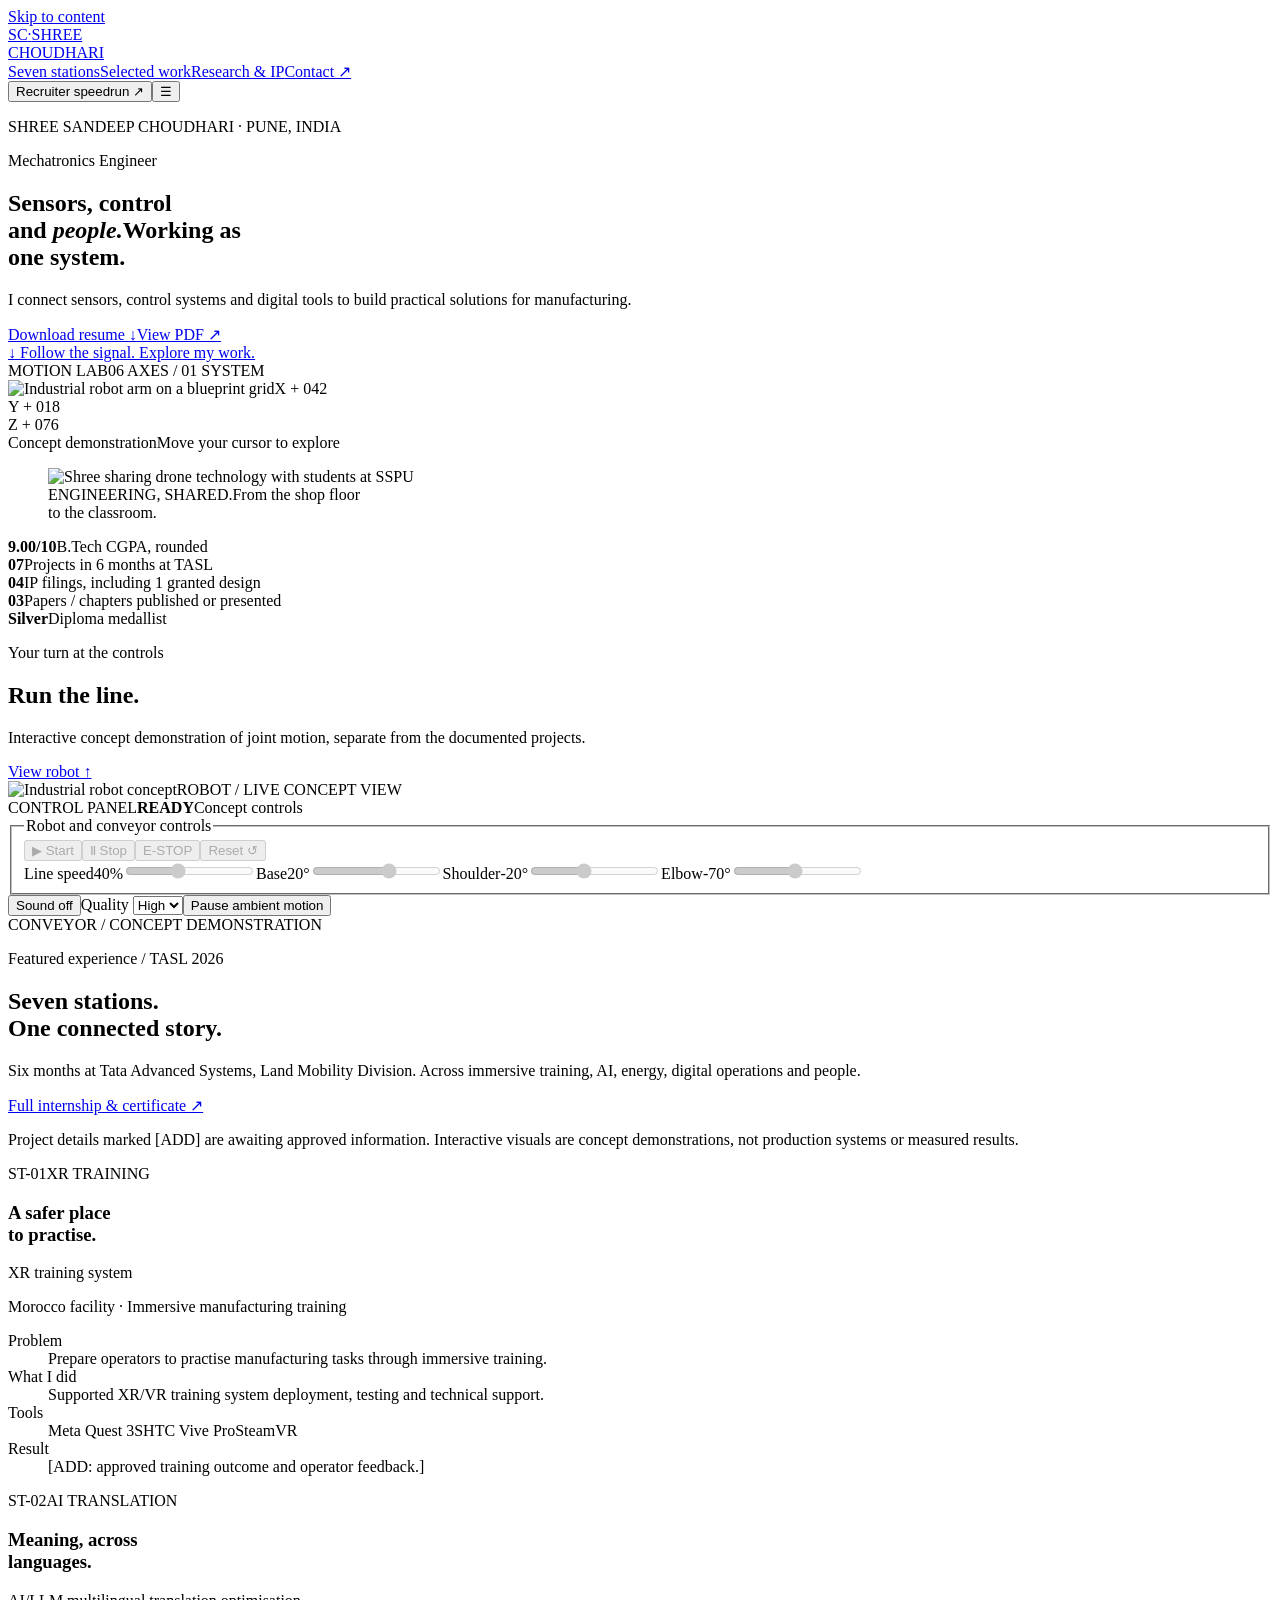
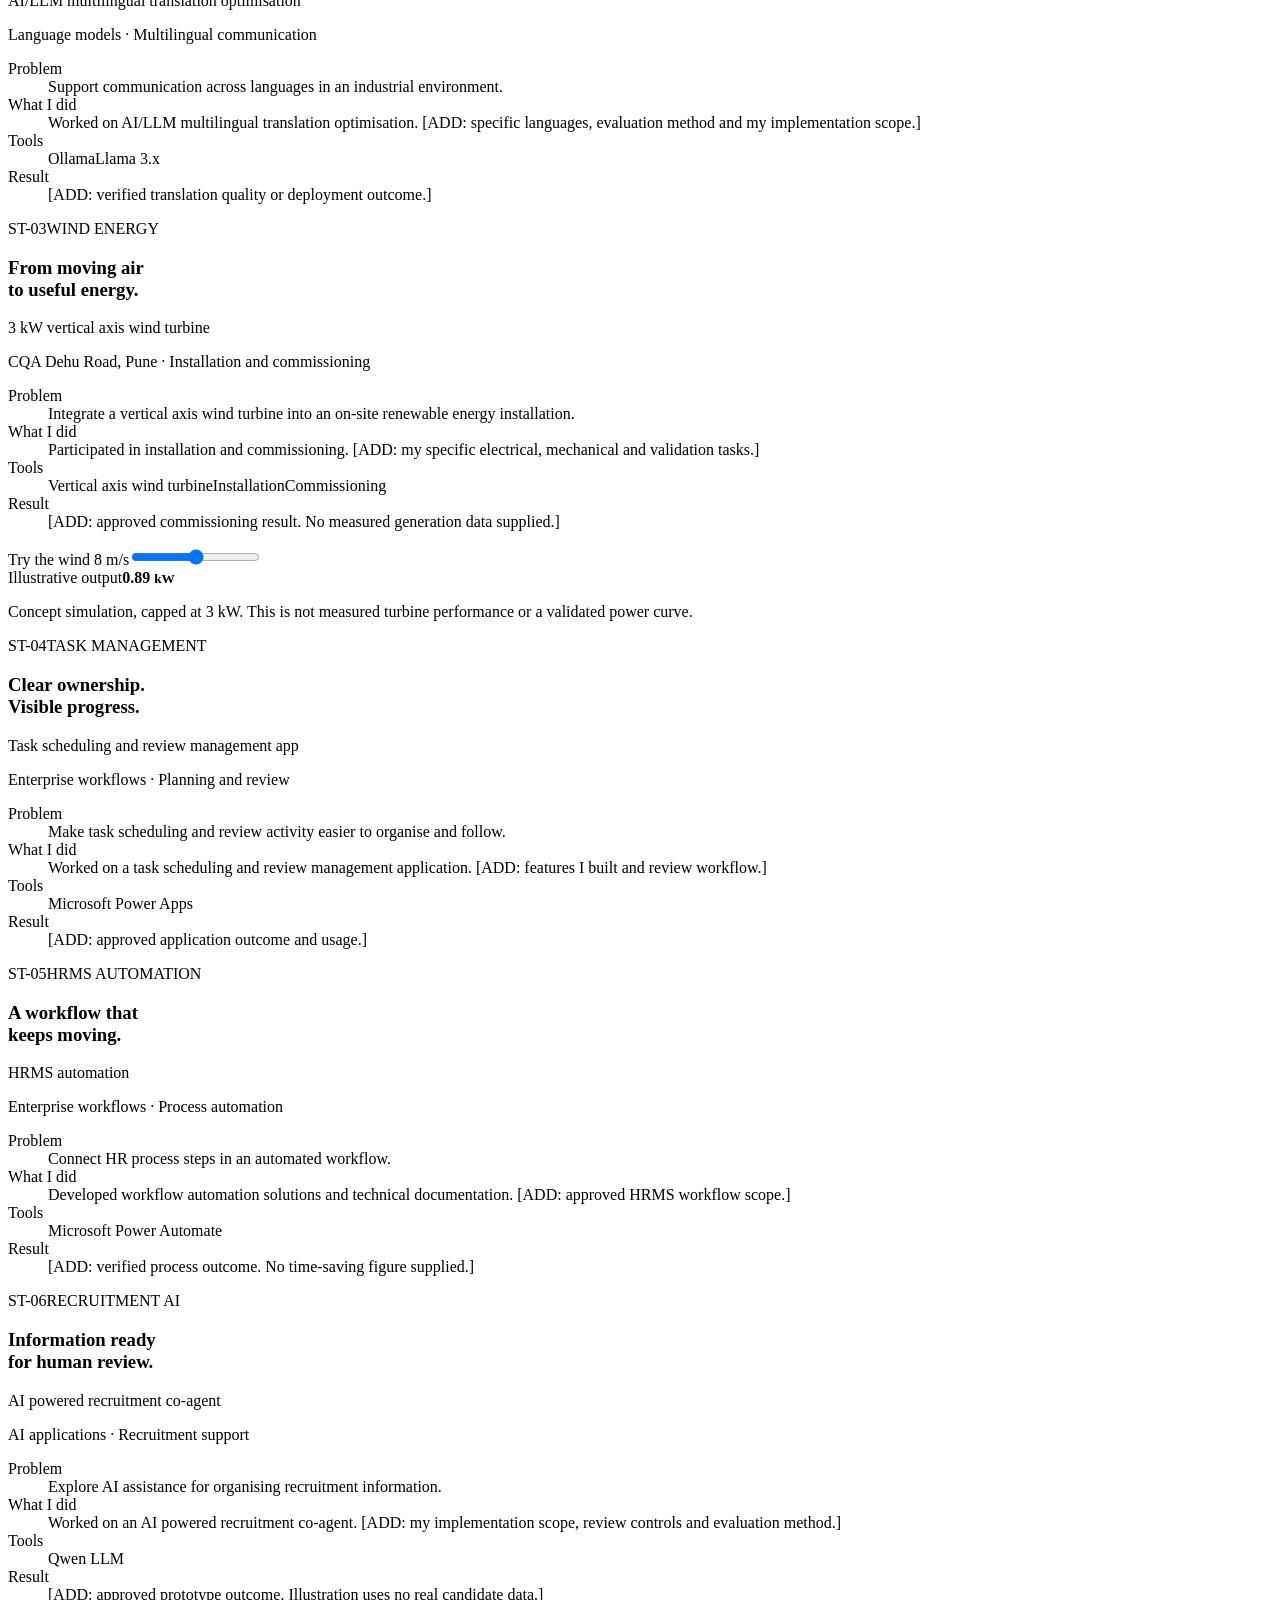
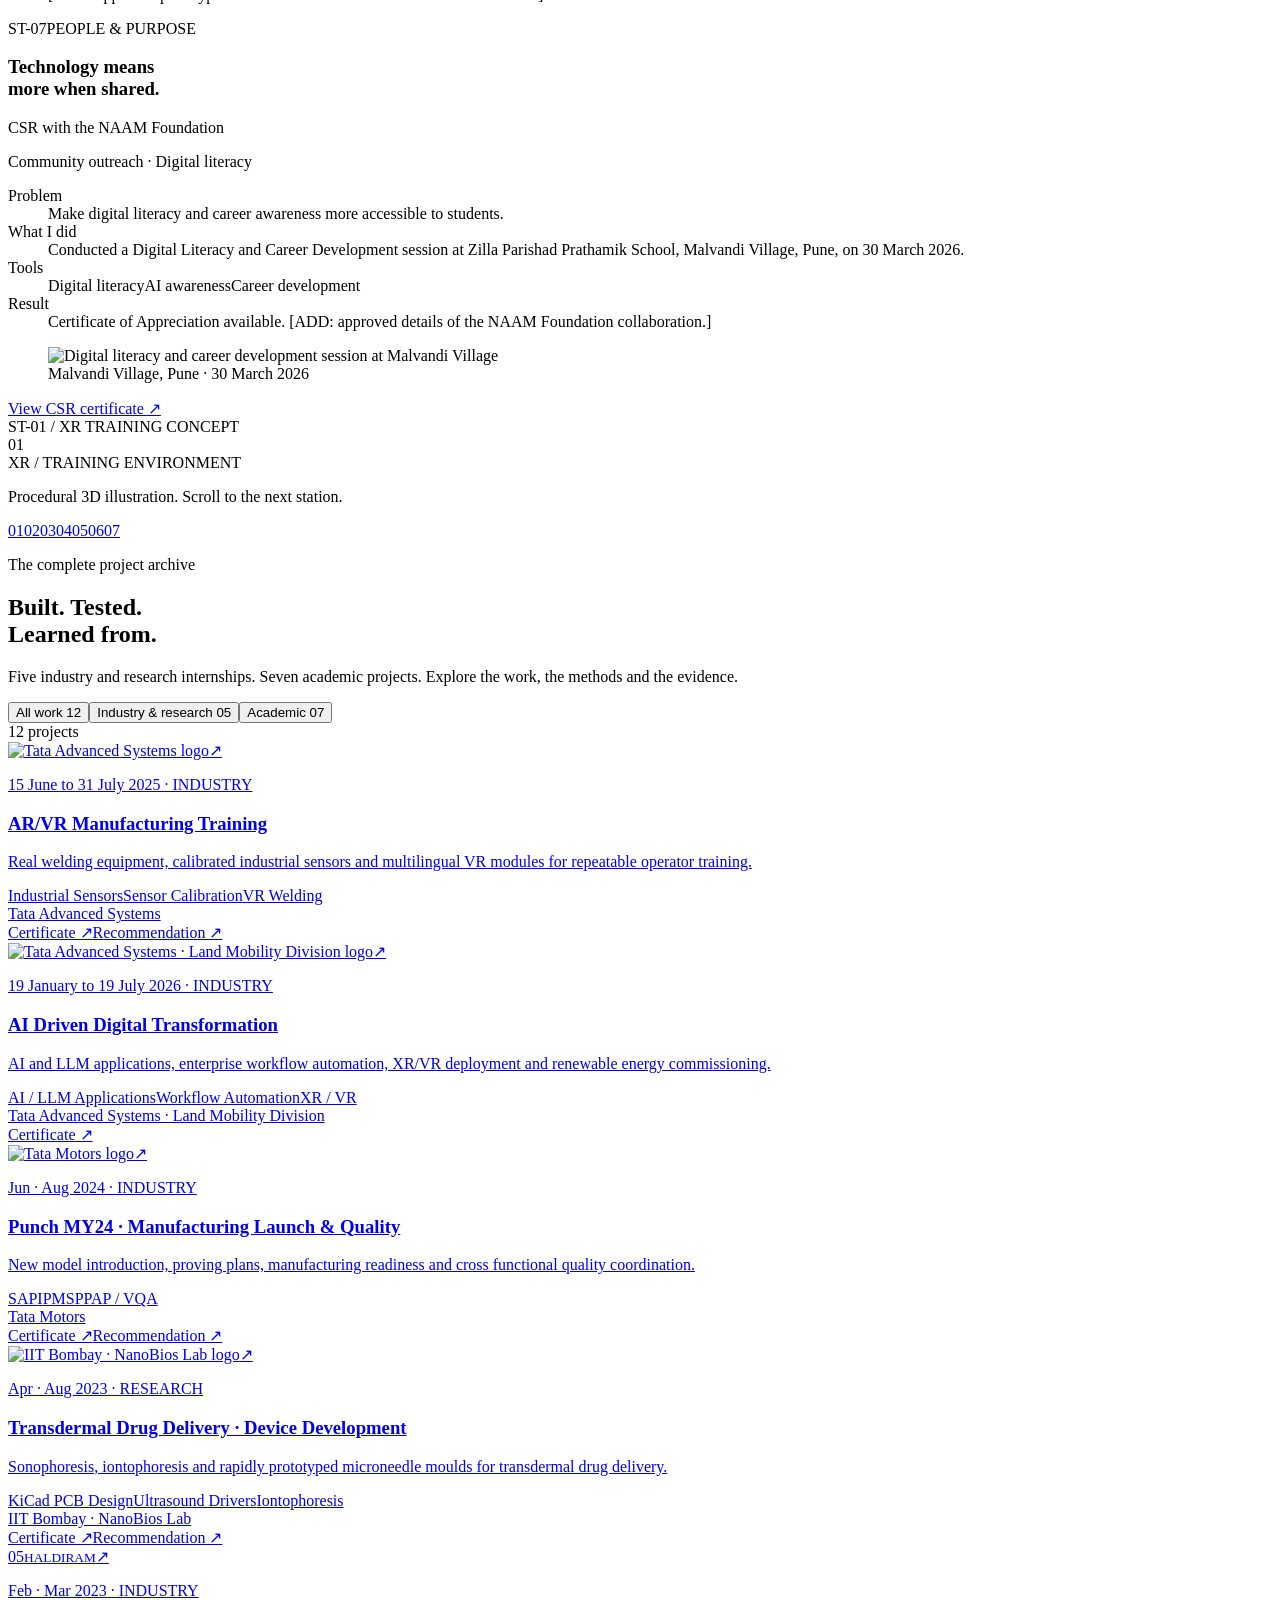
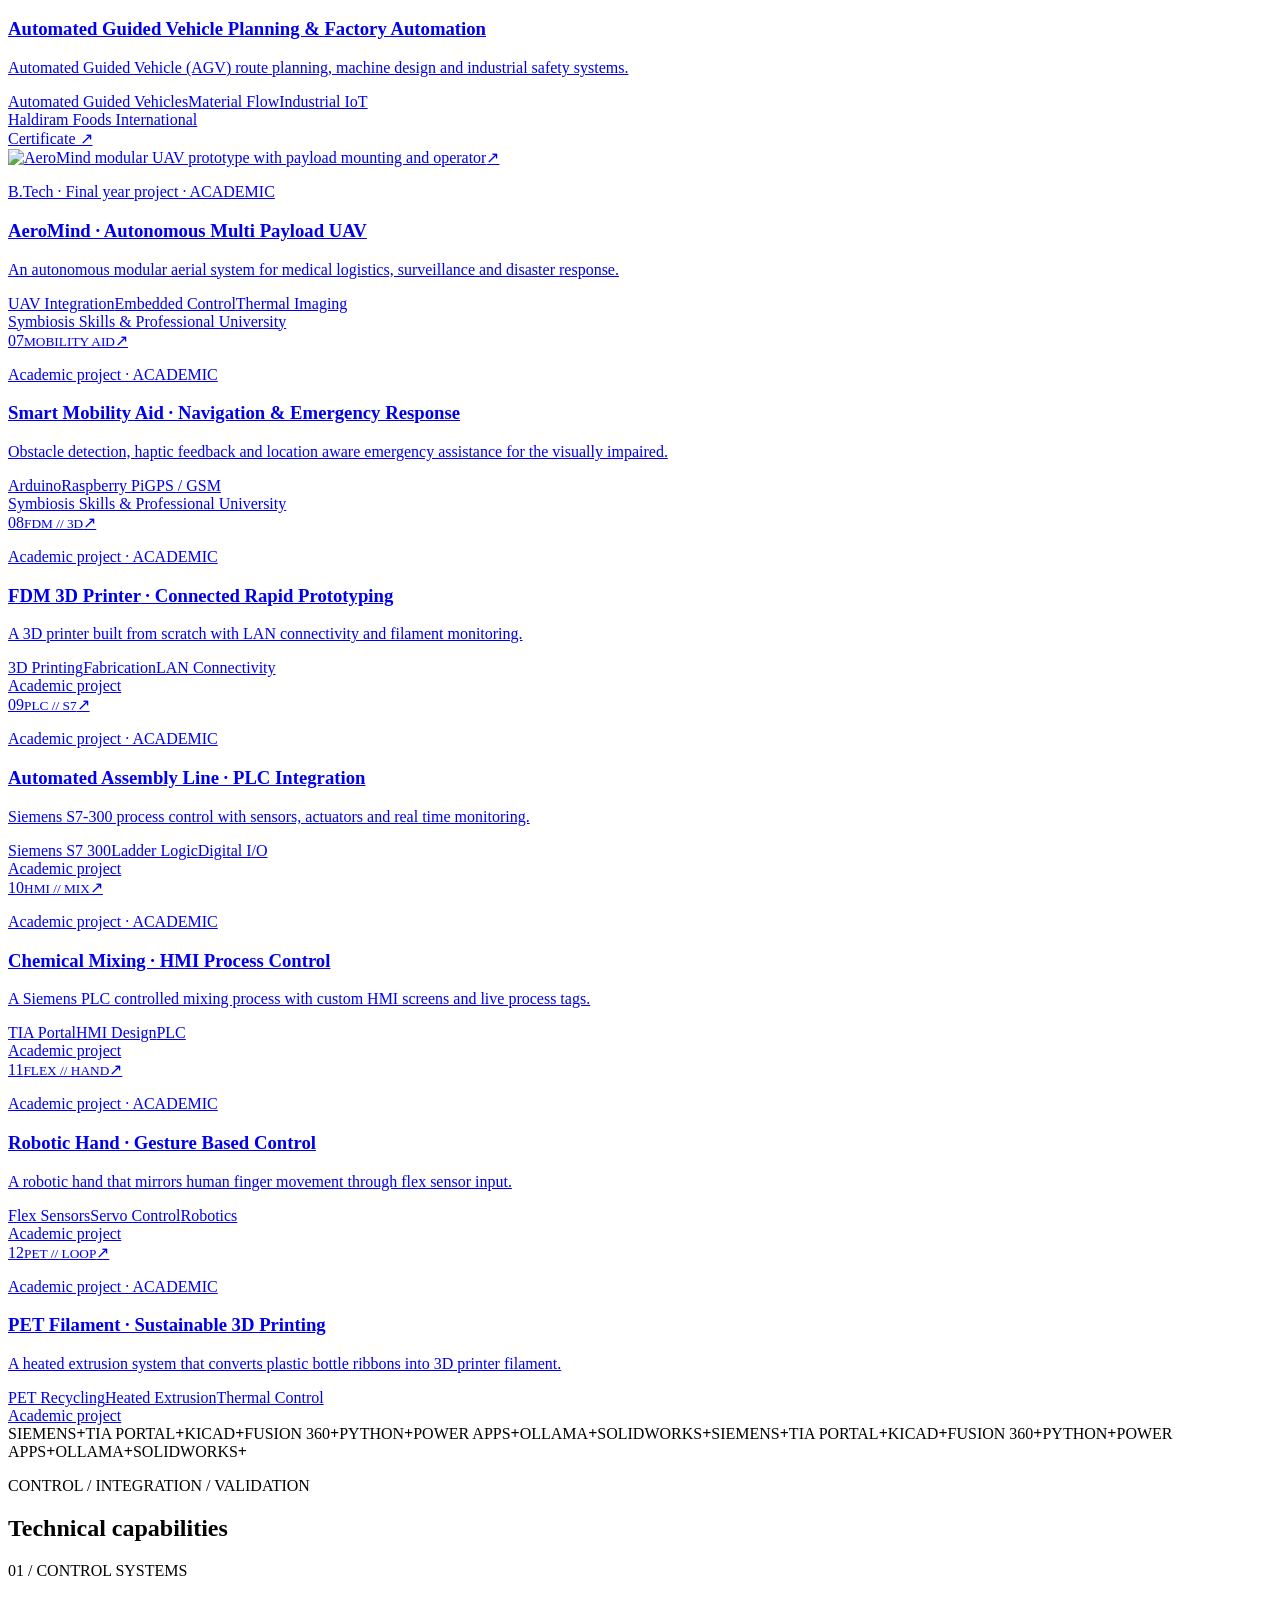
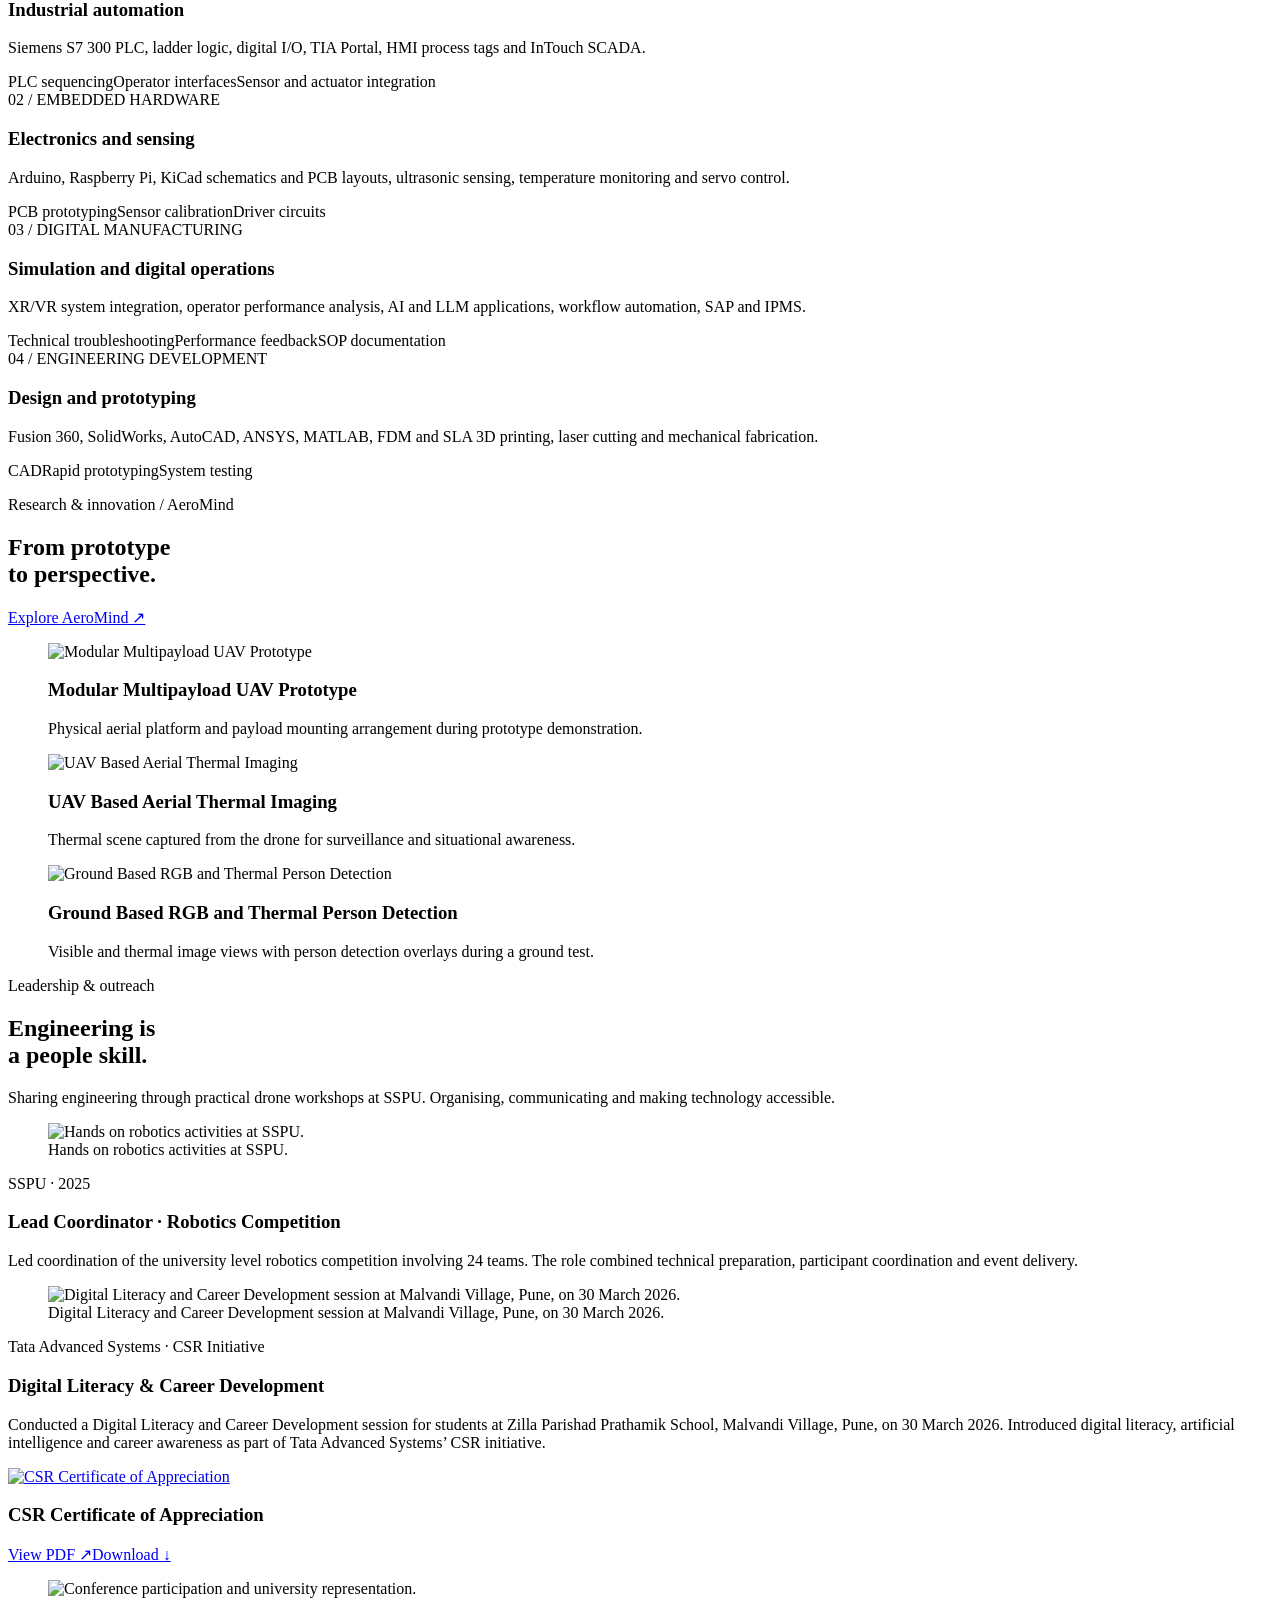
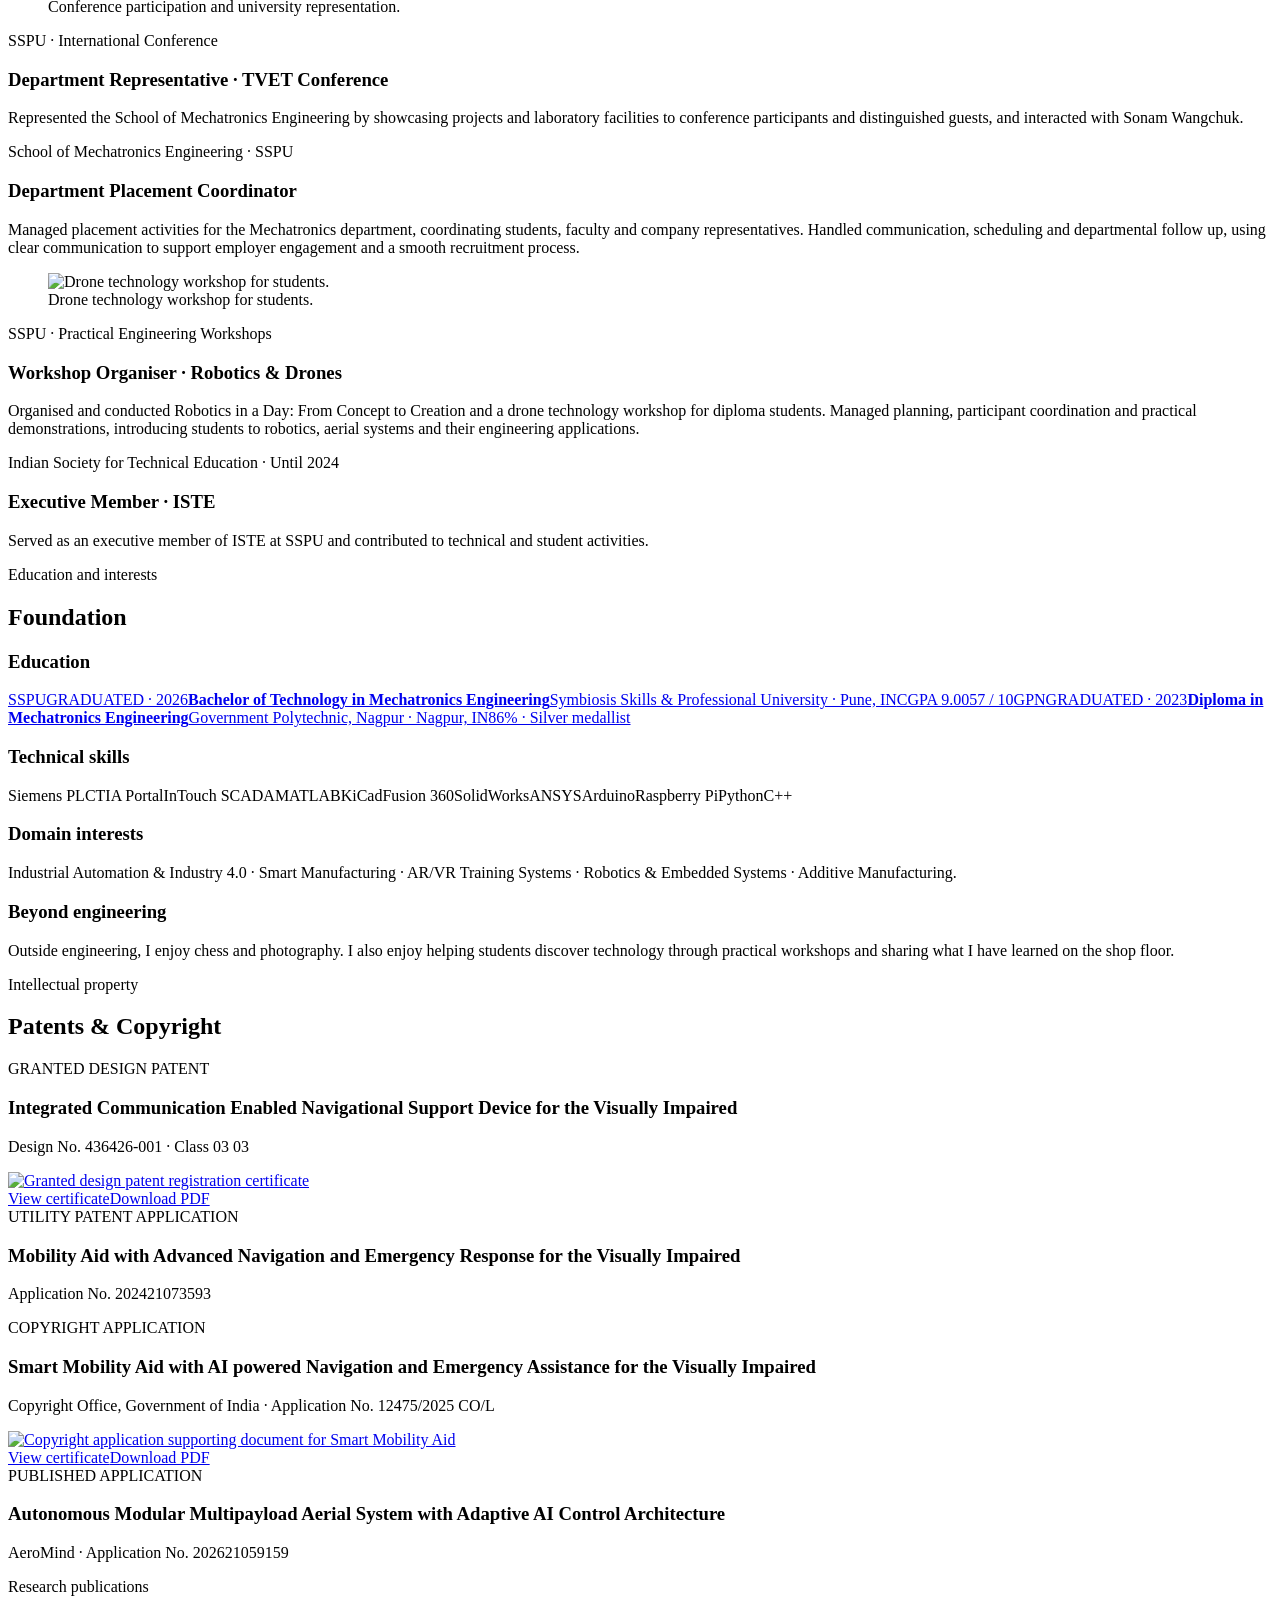
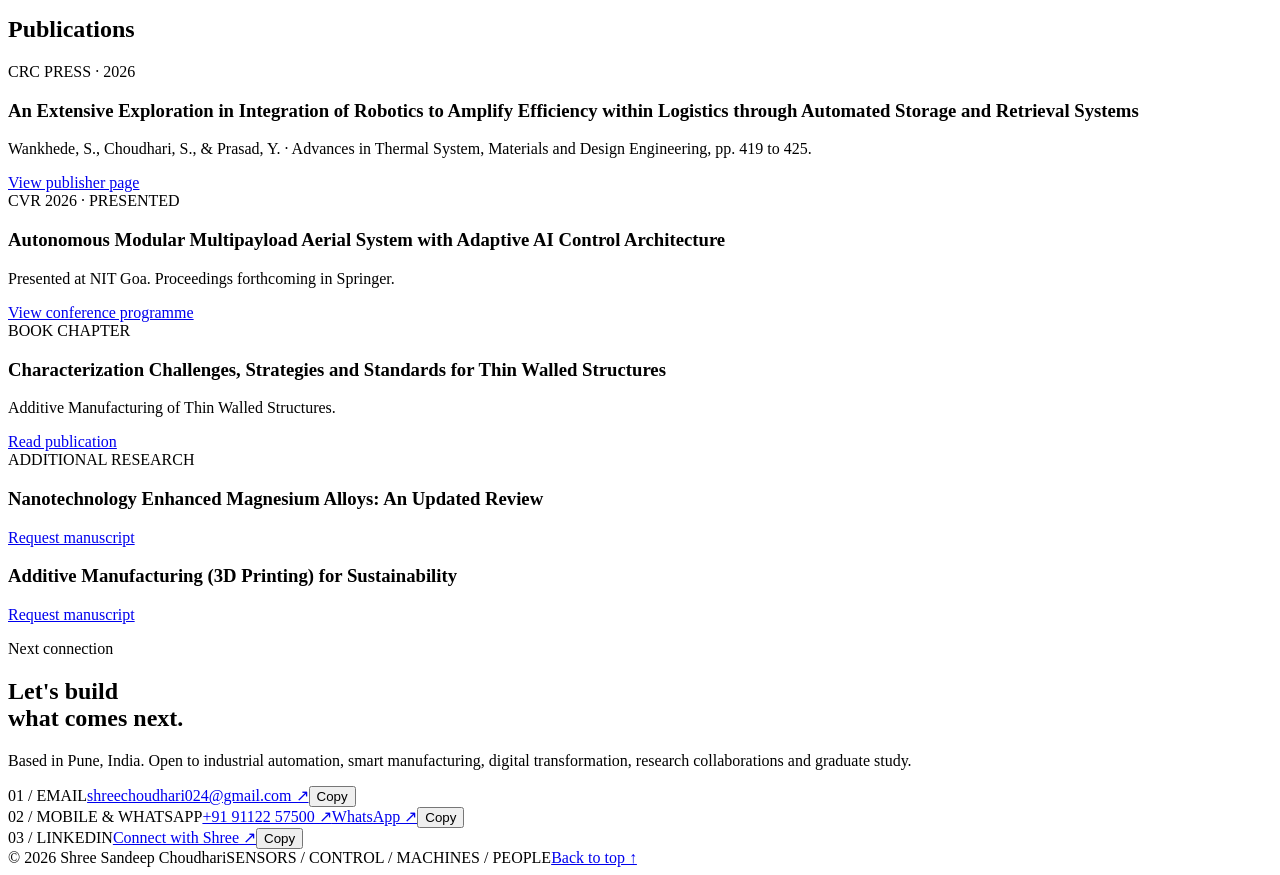
==== index.html @ 9d790307 "Redesign portfolio as Seven Stations with procedural 3D and industrial controls" ====
<!doctype html><html lang="en"><head><meta charset="utf-8"><meta name="viewport" content="width=device-width,initial-scale=1"><title>Shree Choudhari | Mechatronics Engineer</title><meta name="description" content="Sensors, control and people, working as one system. Explore Shree Choudhari’s industrial automation, research and digital manufacturing portfolio."><meta name="theme-color" content="#101210"><link rel="canonical" href="https://shree241.github.io/ShreeChoudhari/"><meta property="og:type" content="website"><meta property="og:title" content="Shree Choudhari | Mechatronics Engineer"><meta property="og:description" content="Sensors, control and people, working as one system. Explore Shree Choudhari’s industrial automation, research and digital manufacturing portfolio."><meta property="og:url" content="https://shree241.github.io/ShreeChoudhari/"><meta property="og:image" content="https://shree241.github.io/ShreeChoudhari/assets/drone-workshop.jpg"><meta name="twitter:card" content="summary_large_image"><meta name="twitter:image" content="https://shree241.github.io/ShreeChoudhari/assets/drone-workshop.jpg"><link rel="icon" href="/ShreeChoudhari/assets/favicon.svg"><link rel="preconnect" href="https://fonts.googleapis.com"><link rel="preconnect" href="https://fonts.gstatic.com" crossorigin><link href="https://fonts.googleapis.com/css2?family=DM+Sans:wght@400;500;600;700&family=Space+Grotesk:wght@400;500;600;700&family=IBM+Plex+Mono:wght@400;500&display=swap" rel="stylesheet"><link rel="stylesheet" href="/ShreeChoudhari/css/site.css?v=stations1"><script type="importmap">{"imports":{"three":"https://cdn.jsdelivr.net/npm/three@0.186.1/build/three.module.js","gsap":"https://cdn.jsdelivr.net/npm/gsap@3.13.0/index.js","gsap/ScrollTrigger":"https://cdn.jsdelivr.net/npm/gsap@3.13.0/ScrollTrigger.js","lenis":"https://cdn.jsdelivr.net/npm/lenis@1.3.11/dist/lenis.mjs"}}</script><script defer src="/ShreeChoudhari/js/site.js?v=stations1"></script></head><body><noscript><style>.site-header nav{display:flex;position:static;flex-wrap:wrap;padding:12px}.site-header{height:auto;min-height:100px;flex-wrap:wrap}.menu-button,.speed-button{display:none}</style></noscript><a class="skip" href="#main">Skip to content</a><div class="cursor-cross" aria-hidden="true"></div><header class="site-header"><a class="identity" href="/ShreeChoudhari/" aria-label="Shree Choudhari home"><span class="identity-mark">SC<span>·</span></span><span>SHREE<br>CHOUDHARI</span></a><nav aria-label="Main navigation"><a href="/ShreeChoudhari/#stations">Seven stations</a><a href="/ShreeChoudhari/#selected-work">Selected work</a><a href="/ShreeChoudhari/#research">Research & IP</a><a href="/ShreeChoudhari/#contact">Contact ↗</a></nav><button class="speed-button" id="speedrun" aria-controls="speedrun-dialog">Recruiter speedrun <span>↗</span></button><button class="menu-button" aria-label="Toggle navigation" aria-expanded="false">☰</button></header><div class="boot" id="boot" hidden aria-hidden="true"><div><span class="mono">SHREE CHOUDHARI / SYSTEM BOOT</span><strong id="boot-number">00<span>%</span></strong><div class="boot-track"><span></span></div><p class="mono" id="boot-status">I/O CHECK... OK</p><button id="skip-boot">Skip intro ↗</button></div></div><main id="main"><section class="hero" id="hero"><div class="hero-copy"><p class="eyebrow"><span class="live-dot"></span> SHREE SANDEEP CHOUDHARI · PUNE, INDIA</p><p class="occupation">Mechatronics Engineer</p><h1>Sensors, control<br>and <em>people.</em><span class="hero-last">Working as<br>one system.</span></h1><p class="hero-description">I connect sensors, control systems and digital tools to build practical solutions for manufacturing.</p><div class="hero-actions"><a class="button primary" href="/ShreeChoudhari/assets/shree-choudhari-resume.pdf" download>Download resume ↓</a><a class="button ghost" href="/ShreeChoudhari/assets/shree-choudhari-resume.pdf" target="_blank" rel="noopener">View PDF ↗</a></div><a class="explore-link" href="#stations"><span>↓</span> Follow the signal. Explore my work.</a></div><div class="hero-stage"><div class="stage-heading mono"><span><i class="live-dot"></i> MOTION LAB</span><span>06 AXES / 01 SYSTEM</span></div><div id="robot-view" class="robot-view scene-view"><img class="scene-fallback" src="/ShreeChoudhari/assets/robot-fallback.svg" alt="Industrial robot arm on a blueprint grid"><span class="view-coordinate" aria-hidden="true">X + 042<br>Y + 018<br>Z + 076</span></div><div class="stage-foot"><span id="robot-state" role="status">Concept demonstration</span><span class="mono">Move your cursor to explore</span></div><figure class="human-proof"><img src="/ShreeChoudhari/assets/drone-workshop.jpg" alt="Shree sharing drone technology with students at SSPU"><figcaption><span class="mono">ENGINEERING, SHARED.</span>From the shop floor<br>to the classroom.</figcaption></figure></div></section><section class="proof-strip" aria-label="Profile at a glance"><div><strong>9.00<span>/10</span></strong><span>B.Tech CGPA, rounded</span></div><div><strong>07</strong><span>Projects in 6 months at TASL</span></div><div><strong>04</strong><span>IP filings, including 1 granted design</span></div><div><strong>03</strong><span>Papers / chapters published or presented</span></div><div><strong>Silver</strong><span>Diploma medallist</span></div></section><section class="control-section" id="automation-3d"><div class="control-heading"><div><p class="eyebrow">Your turn at the controls</p><h2>Run the line.</h2></div><p>Interactive concept demonstration of joint motion, separate from the documented projects.</p><a class="text-link" href="#hero">View robot ↑</a></div><div class="control-workbench"><div id="control-preview" class="scene-view"><img class="scene-fallback" src="/ShreeChoudhari/assets/robot-fallback.svg" alt="Industrial robot concept"><span class="mono">ROBOT / LIVE CONCEPT VIEW</span></div><div class="hmi" id="hmi"><div class="hmi-readout"><span class="mono">CONTROL PANEL</span><strong id="hmi-state" role="status">READY</strong><span class="mono" id="hmi-caption">Concept controls</span></div><fieldset id="machine-controls" disabled><legend class="sr-only">Robot and conveyor controls</legend><div class="machine-actions"><button id="machine-start" class="start">▶ Start</button><button id="machine-stop">Ⅱ Stop</button><button id="machine-estop" class="estop">E-STOP</button><button id="machine-reset" class="reset">Reset ↺</button></div><div class="sliders"><label>Line speed<output id="speed-value">40%</output><input id="speed" type="range" min="0" max="100" value="40"></label><label>Base<output id="base-value">20°</output><input id="base" type="range" min="-90" max="90" value="20"></label><label>Shoulder<output id="shoulder-value">-20°</output><input id="shoulder" type="range" min="-65" max="45" value="-20"></label><label>Elbow<output id="elbow-value">-70°</output><input id="elbow" type="range" min="-125" max="-10" value="-70"></label></div></fieldset><div class="hmi-options"><button id="sound-toggle" aria-pressed="false">Sound off</button><label>Quality <select id="quality"><option value="high">High</option><option value="lite">Lite</option></select></label><button id="motion-toggle" aria-pressed="false">Pause ambient motion</button></div></div></div><div id="conveyor-view" class="conveyor-view" aria-label="Conveyor concept visual"><div class="belt-track"><span></span><span></span><span></span><span></span><span></span></div><span class="mono">CONVEYOR / CONCEPT DEMONSTRATION</span></div></section><section class="section stations-section" id="stations"><div class="section-heading"><div><p class="eyebrow">Featured experience / TASL 2026</p><h2>Seven stations.<br><span>One connected story.</span></h2></div><div class="section-intro"><p>Six months at Tata Advanced Systems, Land Mobility Division. Across immersive training, AI, energy, digital operations and people.</p><a class="text-link" href="/ShreeChoudhari/projects/tasl-ai-digital-transformation/">Full internship & certificate ↗</a></div></div><p class="editor-note">Project details marked [ADD] are awaiting approved information. Interactive visuals are concept demonstrations, not production systems or measured results.</p><div class="station-layout"><div class="station-stream"><div class="signal-line" aria-hidden="true"><span></span></div><article id="station-xr" class="station" data-station="0"><div class="station-index"><span>ST-01</span><span class="station-dot"></span><span>XR TRAINING</span></div><h3>A safer place<br>to practise.</h3><p class="station-name">XR training system</p><p class="station-context">Morocco facility · Immersive manufacturing training</p><dl><div><dt>Problem</dt><dd>Prepare operators to practise manufacturing tasks through immersive training.</dd></div><div><dt>What I did</dt><dd>Supported XR/VR training system deployment, testing and technical support.</dd></div><div><dt>Tools</dt><dd><div class="tags"><span>Meta Quest 3S</span><span>HTC Vive Pro</span><span>SteamVR</span></div></dd></div><div><dt>Result</dt><dd class="result-copy">[ADD: approved training outcome and operator feedback.]</dd></div></dl></article><article id="station-llm" class="station" data-station="1"><div class="station-index"><span>ST-02</span><span class="station-dot"></span><span>AI TRANSLATION</span></div><h3>Meaning, across<br>languages.</h3><p class="station-name">AI/LLM multilingual translation optimisation</p><p class="station-context">Language models · Multilingual communication</p><dl><div><dt>Problem</dt><dd>Support communication across languages in an industrial environment.</dd></div><div><dt>What I did</dt><dd>Worked on AI/LLM multilingual translation optimisation. [ADD: specific languages, evaluation method and my implementation scope.]</dd></div><div><dt>Tools</dt><dd><div class="tags"><span>Ollama</span><span>Llama 3.x</span></div></dd></div><div><dt>Result</dt><dd class="result-copy">[ADD: verified translation quality or deployment outcome.]</dd></div></dl></article><article id="station-wind" class="station" data-station="2"><div class="station-index"><span>ST-03</span><span class="station-dot"></span><span>WIND ENERGY</span></div><h3>From moving air<br>to useful energy.</h3><p class="station-name">3 kW vertical axis wind turbine</p><p class="station-context">CQA Dehu Road, Pune · Installation and commissioning</p><dl><div><dt>Problem</dt><dd>Integrate a vertical axis wind turbine into an on-site renewable energy installation.</dd></div><div><dt>What I did</dt><dd>Participated in installation and commissioning. [ADD: my specific electrical, mechanical and validation tasks.]</dd></div><div><dt>Tools</dt><dd><div class="tags"><span>Vertical axis wind turbine</span><span>Installation</span><span>Commissioning</span></div></dd></div><div><dt>Result</dt><dd class="result-copy">[ADD: approved commissioning result. No measured generation data supplied.]</dd></div></dl><div class="wind-control"><label for="wind">Try the wind <output id="wind-value">8 m/s</output></label><input id="wind" type="range" min="0" max="16" step="1" value="8"><div><span class="mono">Illustrative output</span><strong id="wind-power">0.89 <small>kW</small></strong></div><p>Concept simulation, capped at 3 kW. This is not measured turbine performance or a validated power curve.</p></div></article><article id="station-tasks" class="station" data-station="3"><div class="station-index"><span>ST-04</span><span class="station-dot"></span><span>TASK MANAGEMENT</span></div><h3>Clear ownership.<br>Visible progress.</h3><p class="station-name">Task scheduling and review management app</p><p class="station-context">Enterprise workflows · Planning and review</p><dl><div><dt>Problem</dt><dd>Make task scheduling and review activity easier to organise and follow.</dd></div><div><dt>What I did</dt><dd>Worked on a task scheduling and review management application. [ADD: features I built and review workflow.]</dd></div><div><dt>Tools</dt><dd><div class="tags"><span>Microsoft Power Apps</span></div></dd></div><div><dt>Result</dt><dd class="result-copy">[ADD: approved application outcome and usage.]</dd></div></dl></article><article id="station-hrms" class="station" data-station="4"><div class="station-index"><span>ST-05</span><span class="station-dot"></span><span>HRMS AUTOMATION</span></div><h3>A workflow that<br>keeps moving.</h3><p class="station-name">HRMS automation</p><p class="station-context">Enterprise workflows · Process automation</p><dl><div><dt>Problem</dt><dd>Connect HR process steps in an automated workflow.</dd></div><div><dt>What I did</dt><dd>Developed workflow automation solutions and technical documentation. [ADD: approved HRMS workflow scope.]</dd></div><div><dt>Tools</dt><dd><div class="tags"><span>Microsoft Power Automate</span></div></dd></div><div><dt>Result</dt><dd class="result-copy">[ADD: verified process outcome. No time-saving figure supplied.]</dd></div></dl></article><article id="station-agent" class="station" data-station="5"><div class="station-index"><span>ST-06</span><span class="station-dot"></span><span>RECRUITMENT AI</span></div><h3>Information ready<br>for human review.</h3><p class="station-name">AI powered recruitment co-agent</p><p class="station-context">AI applications · Recruitment support</p><dl><div><dt>Problem</dt><dd>Explore AI assistance for organising recruitment information.</dd></div><div><dt>What I did</dt><dd>Worked on an AI powered recruitment co-agent. [ADD: my implementation scope, review controls and evaluation method.]</dd></div><div><dt>Tools</dt><dd><div class="tags"><span>Qwen LLM</span></div></dd></div><div><dt>Result</dt><dd class="result-copy">[ADD: approved prototype outcome. Illustration uses no real candidate data.]</dd></div></dl></article><article id="station-csr" class="station" data-station="6"><div class="station-index"><span>ST-07</span><span class="station-dot"></span><span>PEOPLE & PURPOSE</span></div><h3>Technology means<br>more when shared.</h3><p class="station-name">CSR with the NAAM Foundation</p><p class="station-context">Community outreach · Digital literacy</p><dl><div><dt>Problem</dt><dd>Make digital literacy and career awareness more accessible to students.</dd></div><div><dt>What I did</dt><dd>Conducted a Digital Literacy and Career Development session at Zilla Parishad Prathamik School, Malvandi Village, Pune, on 30 March 2026.</dd></div><div><dt>Tools</dt><dd><div class="tags"><span>Digital literacy</span><span>AI awareness</span><span>Career development</span></div></dd></div><div><dt>Result</dt><dd class="result-copy">Certificate of Appreciation available. [ADD: approved details of the NAAM Foundation collaboration.]</dd></div></dl><figure class="csr-photo"><img src="/ShreeChoudhari/assets/digital-literacy-csr.jpg" alt="Digital literacy and career development session at Malvandi Village" loading="lazy"><figcaption>Malvandi Village, Pune · 30 March 2026</figcaption></figure><a class="text-link" href="/ShreeChoudhari/assets/csr-certificate.pdf" target="_blank" rel="noopener">View CSR certificate ↗</a></article></div><aside class="station-visual"><div class="station-console"><div class="console-top mono"><span id="active-station">ST-01 / XR TRAINING</span><span><i class="live-dot"></i> CONCEPT</span></div><div id="station-view" class="scene-view"><div class="station-fallback" aria-hidden="true"><span>01</span><i></i></div></div><div class="console-bottom"><span class="mono" id="station-readout">XR / TRAINING ENVIRONMENT</span><div class="station-meter" aria-hidden="true"><i></i><i></i><i></i><i></i><i></i></div></div><p id="station-illustration">Procedural 3D illustration. Scroll to the next station.</p><div class="station-nav" aria-label="Jump to station"><a href="#station-xr" aria-label="Station 1: XR training system" aria-current="true">01</a><a href="#station-llm" aria-label="Station 2: AI/LLM multilingual translation optimisation" >02</a><a href="#station-wind" aria-label="Station 3: 3 kW vertical axis wind turbine" >03</a><a href="#station-tasks" aria-label="Station 4: Task scheduling and review management app" >04</a><a href="#station-hrms" aria-label="Station 5: HRMS automation" >05</a><a href="#station-agent" aria-label="Station 6: AI powered recruitment co-agent" >06</a><a href="#station-csr" aria-label="Station 7: CSR with the NAAM Foundation" >07</a></div></div></aside></div></section><section class="section" id="selected-work"><div class="section-heading"><div><p class="eyebrow">The complete project archive</p><h2>Built. Tested.<br><span>Learned from.</span></h2></div><p>Five industry and research internships. Seven academic projects. Explore the work, the methods and the evidence.</p></div><div class="filter-bar"><div role="group" aria-label="Filter projects"><button data-filter="all" aria-pressed="true">All work <span>12</span></button><button data-filter="corporate" aria-pressed="false">Industry & research <span>05</span></button><button data-filter="academic" aria-pressed="false">Academic <span>07</span></button></div><span id="project-count" class="mono" aria-live="polite">12 projects</span></div><div class="project-grid"><article class="project-card" data-category="corporate"><a class="project-open" href="/ShreeChoudhari/projects/tasl-vr-welding/?from=all"><div class="project-visual logo-visual"><img src="/ShreeChoudhari/assets/tasl-logo.png" alt="Tata Advanced Systems logo" loading="lazy"><span class="card-arrow">↗</span></div><div class="project-copy"><p class="mono">15 June to 31 July 2025 · INDUSTRY</p><h3>AR/VR Manufacturing Training</h3><p>Real welding equipment, calibrated industrial sensors and multilingual VR modules for repeatable operator training.</p><div class="tags"><span>Industrial Sensors</span><span>Sensor Calibration</span><span>VR Welding</span></div><span class="project-org">Tata Advanced Systems</span></div></a><div class="card-document-links"><a href="/ShreeChoudhari/assets/tasl-2025-certificate.pdf" target="_blank" rel="noopener">Certificate ↗</a><a href="/ShreeChoudhari/assets/tasl-2025-lor.pdf" target="_blank" rel="noopener">Recommendation ↗</a></div></article><article class="project-card" data-category="corporate"><a class="project-open" href="/ShreeChoudhari/projects/tasl-ai-digital-transformation/?from=all"><div class="project-visual logo-visual"><img src="/ShreeChoudhari/assets/tasl-logo.png" alt="Tata Advanced Systems · Land Mobility Division logo" loading="lazy"><span class="card-arrow">↗</span></div><div class="project-copy"><p class="mono">19 January to 19 July 2026 · INDUSTRY</p><h3>AI Driven Digital Transformation</h3><p>AI and LLM applications, enterprise workflow automation, XR/VR deployment and renewable energy commissioning.</p><div class="tags"><span>AI / LLM Applications</span><span>Workflow Automation</span><span>XR / VR</span></div><span class="project-org">Tata Advanced Systems · Land Mobility Division</span></div></a><div class="card-document-links"><a href="/ShreeChoudhari/assets/tasl-2026-certificate.pdf" target="_blank" rel="noopener">Certificate ↗</a></div></article><article class="project-card" data-category="corporate"><a class="project-open" href="/ShreeChoudhari/projects/tata-motors-launch/?from=all"><div class="project-visual logo-visual"><img src="/ShreeChoudhari/assets/tata-logo.png" alt="Tata Motors logo" loading="lazy"><span class="card-arrow">↗</span></div><div class="project-copy"><p class="mono">Jun · Aug 2024 · INDUSTRY</p><h3>Punch MY24 · Manufacturing Launch &amp; Quality</h3><p>New model introduction, proving plans, manufacturing readiness and cross functional quality coordination.</p><div class="tags"><span>SAP</span><span>IPMS</span><span>PPAP / VQA</span></div><span class="project-org">Tata Motors</span></div></a><div class="card-document-links"><a href="/ShreeChoudhari/assets/tata-motors-certificate.pdf" target="_blank" rel="noopener">Certificate ↗</a><a href="/ShreeChoudhari/assets/tata-motors-lor.pdf" target="_blank" rel="noopener">Recommendation ↗</a></div></article><article class="project-card" data-category="corporate"><a class="project-open" href="/ShreeChoudhari/projects/iit-bombay-drug-delivery/?from=all"><div class="project-visual logo-visual"><img src="/ShreeChoudhari/assets/iit-bombay-logo.png" alt="IIT Bombay · NanoBios Lab logo" loading="lazy"><span class="card-arrow">↗</span></div><div class="project-copy"><p class="mono">Apr · Aug 2023 · RESEARCH</p><h3>Transdermal Drug Delivery · Device Development</h3><p>Sonophoresis, iontophoresis and rapidly prototyped microneedle moulds for transdermal drug delivery.</p><div class="tags"><span>KiCad PCB Design</span><span>Ultrasound Drivers</span><span>Iontophoresis</span></div><span class="project-org">IIT Bombay · NanoBios Lab</span></div></a><div class="card-document-links"><a href="/ShreeChoudhari/assets/iit-bombay-certificate.pdf" target="_blank" rel="noopener">Certificate ↗</a><a href="/ShreeChoudhari/assets/iit-bombay-lor.pdf" target="_blank" rel="noopener">Recommendation ↗</a></div></article><article class="project-card" data-category="corporate"><a class="project-open" href="/ShreeChoudhari/projects/haldiram-factory-automation/?from=all"><div class="project-visual "><span class="project-illustration">05<small>HALDIRAM</small></span><span class="card-arrow">↗</span></div><div class="project-copy"><p class="mono">Feb · Mar 2023 · INDUSTRY</p><h3>Automated Guided Vehicle Planning &amp; Factory Automation</h3><p>Automated Guided Vehicle (AGV) route planning, machine design and industrial safety systems.</p><div class="tags"><span>Automated Guided Vehicles</span><span>Material Flow</span><span>Industrial IoT</span></div><span class="project-org">Haldiram Foods International</span></div></a><div class="card-document-links"><a href="/ShreeChoudhari/assets/haldiram-certificate.pdf" target="_blank" rel="noopener">Certificate ↗</a></div></article><article class="project-card" data-category="academic"><a class="project-open" href="/ShreeChoudhari/projects/aeromind/?from=all"><div class="project-visual "><img src="/ShreeChoudhari/assets/aeromind-uav-prototype.jpg" alt="AeroMind modular UAV prototype with payload mounting and operator" loading="lazy"><span class="card-arrow">↗</span></div><div class="project-copy"><p class="mono">B.Tech · Final year project · ACADEMIC</p><h3>AeroMind · Autonomous Multi Payload UAV</h3><p>An autonomous modular aerial system for medical logistics, surveillance and disaster response.</p><div class="tags"><span>UAV Integration</span><span>Embedded Control</span><span>Thermal Imaging</span></div><span class="project-org">Symbiosis Skills &amp; Professional University</span></div></a></article><article class="project-card" data-category="academic"><a class="project-open" href="/ShreeChoudhari/projects/smart-mobility-aid/?from=all"><div class="project-visual "><span class="project-illustration">07<small>MOBILITY AID</small></span><span class="card-arrow">↗</span></div><div class="project-copy"><p class="mono">Academic project · ACADEMIC</p><h3>Smart Mobility Aid · Navigation &amp; Emergency Response</h3><p>Obstacle detection, haptic feedback and location aware emergency assistance for the visually impaired.</p><div class="tags"><span>Arduino</span><span>Raspberry Pi</span><span>GPS / GSM</span></div><span class="project-org">Symbiosis Skills &amp; Professional University</span></div></a></article><article class="project-card" data-category="academic"><a class="project-open" href="/ShreeChoudhari/projects/fdm-printer/?from=all"><div class="project-visual "><span class="project-illustration">08<small>FDM // 3D</small></span><span class="card-arrow">↗</span></div><div class="project-copy"><p class="mono">Academic project · ACADEMIC</p><h3>FDM 3D Printer · Connected Rapid Prototyping</h3><p>A 3D printer built from scratch with LAN connectivity and filament monitoring.</p><div class="tags"><span>3D Printing</span><span>Fabrication</span><span>LAN Connectivity</span></div><span class="project-org">Academic project</span></div></a></article><article class="project-card" data-category="academic"><a class="project-open" href="/ShreeChoudhari/projects/plc-assembly-line/?from=all"><div class="project-visual "><span class="project-illustration">09<small>PLC // S7</small></span><span class="card-arrow">↗</span></div><div class="project-copy"><p class="mono">Academic project · ACADEMIC</p><h3>Automated Assembly Line · PLC Integration</h3><p>Siemens S7-300 process control with sensors, actuators and real time monitoring.</p><div class="tags"><span>Siemens S7 300</span><span>Ladder Logic</span><span>Digital I/O</span></div><span class="project-org">Academic project</span></div></a></article><article class="project-card" data-category="academic"><a class="project-open" href="/ShreeChoudhari/projects/hmi-chemical-mixing/?from=all"><div class="project-visual "><span class="project-illustration">10<small>HMI // MIX</small></span><span class="card-arrow">↗</span></div><div class="project-copy"><p class="mono">Academic project · ACADEMIC</p><h3>Chemical Mixing · HMI Process Control</h3><p>A Siemens PLC controlled mixing process with custom HMI screens and live process tags.</p><div class="tags"><span>TIA Portal</span><span>HMI Design</span><span>PLC</span></div><span class="project-org">Academic project</span></div></a></article><article class="project-card" data-category="academic"><a class="project-open" href="/ShreeChoudhari/projects/flex-sensor-hand/?from=all"><div class="project-visual "><span class="project-illustration">11<small>FLEX // HAND</small></span><span class="card-arrow">↗</span></div><div class="project-copy"><p class="mono">Academic project · ACADEMIC</p><h3>Robotic Hand · Gesture Based Control</h3><p>A robotic hand that mirrors human finger movement through flex sensor input.</p><div class="tags"><span>Flex Sensors</span><span>Servo Control</span><span>Robotics</span></div><span class="project-org">Academic project</span></div></a></article><article class="project-card" data-category="academic"><a class="project-open" href="/ShreeChoudhari/projects/pet-filament/?from=all"><div class="project-visual "><span class="project-illustration">12<small>PET // LOOP</small></span><span class="card-arrow">↗</span></div><div class="project-copy"><p class="mono">Academic project · ACADEMIC</p><h3>PET Filament · Sustainable 3D Printing</h3><p>A heated extrusion system that converts plastic bottle ribbons into 3D printer filament.</p><div class="tags"><span>PET Recycling</span><span>Heated Extrusion</span><span>Thermal Control</span></div><span class="project-org">Academic project</span></div></a></article></div></section><div class="tools-marquee" aria-label="Tools: Siemens, TIA Portal, KiCad, Fusion 360, Python, Power Apps, Ollama, SolidWorks"><div aria-hidden="true"><span>SIEMENS</span><b>+</b><span>TIA PORTAL</span><b>+</b><span>KICAD</span><b>+</b><span>FUSION 360</span><b>+</b><span>PYTHON</span><b>+</b><span>POWER APPS</span><b>+</b><span>OLLAMA</span><b>+</b><span>SOLIDWORKS</span><b>+</b><span>SIEMENS</span><b>+</b><span>TIA PORTAL</span><b>+</b><span>KICAD</span><b>+</b><span>FUSION 360</span><b>+</b><span>PYTHON</span><b>+</b><span>POWER APPS</span><b>+</b><span>OLLAMA</span><b>+</b><span>SOLIDWORKS</span><b>+</b></div></div><section id="technical-skills" class="section"><p class="eyebrow accent">CONTROL / INTEGRATION / VALIDATION</p><h2>Technical capabilities</h2><div class="skills-grid"><article><span class="log-label">01 / CONTROL SYSTEMS</span><h3>Industrial automation</h3><p>Siemens S7 300 PLC, ladder logic, digital I/O, TIA Portal, HMI process tags and InTouch SCADA.</p><div class="stack"><span>PLC sequencing</span><span>Operator interfaces</span><span>Sensor and actuator integration</span></div></article><article><span class="log-label">02 / EMBEDDED HARDWARE</span><h3>Electronics and sensing</h3><p>Arduino, Raspberry Pi, KiCad schematics and PCB layouts, ultrasonic sensing, temperature monitoring and servo control.</p><div class="stack"><span>PCB prototyping</span><span>Sensor calibration</span><span>Driver circuits</span></div></article><article><span class="log-label">03 / DIGITAL MANUFACTURING</span><h3>Simulation and digital operations</h3><p>XR/VR system integration, operator performance analysis, AI and LLM applications, workflow automation, SAP and IPMS.</p><div class="stack"><span>Technical troubleshooting</span><span>Performance feedback</span><span>SOP documentation</span></div></article><article><span class="log-label">04 / ENGINEERING DEVELOPMENT</span><h3>Design and prototyping</h3><p>Fusion 360, SolidWorks, AutoCAD, ANSYS, MATLAB, FDM and SLA 3D printing, laser cutting and mechanical fabrication.</p><div class="stack"><span>CAD</span><span>Rapid prototyping</span><span>System testing</span></div></article></div></section><section class="section research-gallery" id="engineering-practice"><div class="section-heading"><div><p class="eyebrow">Research & innovation / AeroMind</p><h2>From prototype<br><span>to perspective.</span></h2></div><a class="text-link" href="/ShreeChoudhari/projects/aeromind/">Explore AeroMind ↗</a></div><div class="technical-gallery"><figure><img src="/ShreeChoudhari/assets/aeromind-uav-prototype.jpg" alt="Modular Multipayload UAV Prototype" loading="lazy"><figcaption><h3>Modular Multipayload UAV Prototype</h3><p>Physical aerial platform and payload mounting arrangement during prototype demonstration.</p></figcaption></figure><figure><img src="/ShreeChoudhari/assets/uav-aerial-thermal-imaging.jpg" alt="UAV Based Aerial Thermal Imaging" loading="lazy"><figcaption><h3>UAV Based Aerial Thermal Imaging</h3><p>Thermal scene captured from the drone for surveillance and situational awareness.</p></figcaption></figure><figure><img src="/ShreeChoudhari/assets/thermal-vision-person-detection.jpg" alt="Ground Based RGB and Thermal Person Detection" loading="lazy"><figcaption><h3>Ground Based RGB and Thermal Person Detection</h3><p>Visible and thermal image views with person detection overlays during a ground test.</p></figcaption></figure></div></section><section class="section" id="leadership"><div class="section-heading"><div><p class="eyebrow">Leadership & outreach</p><h2>Engineering is<br><span>a people skill.</span></h2></div><p>Sharing engineering through practical drone workshops at SSPU. Organising, communicating and making technology accessible.</p></div><div class="leadership-grid"><article class="leadership-card"><figure><img src="/ShreeChoudhari/assets/robotics-workshop.jpg" alt="Hands on robotics activities at SSPU." loading="lazy"><figcaption>Hands on robotics activities at SSPU.</figcaption></figure><div class="leadership-copy"><p class="eyebrow">SSPU · 2025</p><h3>Lead Coordinator · Robotics Competition</h3><p>Led coordination of the university level robotics competition involving 24 teams. The role combined technical preparation, participant coordination and event delivery.</p></div></article><article class="leadership-card"><figure><img src="/ShreeChoudhari/assets/digital-literacy-csr.jpg" alt="Digital Literacy and Career Development session at Malvandi Village, Pune, on 30 March 2026." loading="lazy"><figcaption>Digital Literacy and Career Development session at Malvandi Village, Pune, on 30 March 2026.</figcaption></figure><div class="leadership-copy"><p class="eyebrow">Tata Advanced Systems · CSR Initiative</p><h3>Digital Literacy &amp; Career Development</h3><p>Conducted a Digital Literacy and Career Development session for students at Zilla Parishad Prathamik School, Malvandi Village, Pune, on 30 March 2026. Introduced digital literacy, artificial intelligence and career awareness as part of Tata Advanced Systems’ CSR initiative.</p><div class="document-grid"><article class="document-card"><a href="/ShreeChoudhari/assets/csr-certificate.pdf" target="_blank" rel="noopener"><img src="/ShreeChoudhari/assets/csr-certificate-preview.jpg" loading="lazy" alt="CSR Certificate of Appreciation"></a><h3>CSR Certificate of Appreciation</h3><div class="document-actions"><a href="/ShreeChoudhari/assets/csr-certificate.pdf" target="_blank" rel="noopener">View PDF ↗</a><a href="/ShreeChoudhari/assets/csr-certificate.pdf" download>Download ↓</a></div></article></div></div></article><article class="leadership-card"><figure><img src="/ShreeChoudhari/assets/tvet-conference.jpg" alt="Conference participation and university representation." loading="lazy"><figcaption>Conference participation and university representation.</figcaption></figure><div class="leadership-copy"><p class="eyebrow">SSPU · International Conference</p><h3>Department Representative · TVET Conference</h3><p>Represented the School of Mechatronics Engineering by showcasing projects and laboratory facilities to conference participants and distinguished guests, and interacted with Sonam Wangchuk.</p></div></article><article class="leadership-card"><div class="leadership-copy"><p class="eyebrow">School of Mechatronics Engineering · SSPU</p><h3>Department Placement Coordinator</h3><p>Managed placement activities for the Mechatronics department, coordinating students, faculty and company representatives. Handled communication, scheduling and departmental follow up, using clear communication to support employer engagement and a smooth recruitment process.</p></div></article><article class="leadership-card"><figure><img src="/ShreeChoudhari/assets/drone-workshop.jpg" alt="Drone technology workshop for students." loading="lazy"><figcaption>Drone technology workshop for students.</figcaption></figure><div class="leadership-copy"><p class="eyebrow">SSPU · Practical Engineering Workshops</p><h3>Workshop Organiser · Robotics &amp; Drones</h3><p>Organised and conducted Robotics in a Day: From Concept to Creation and a drone technology workshop for diploma students. Managed planning, participant coordination and practical demonstrations, introducing students to robotics, aerial systems and their engineering applications.</p></div></article><article class="leadership-card"><div class="leadership-copy"><p class="eyebrow">Indian Society for Technical Education · Until 2024</p><h3>Executive Member · ISTE</h3><p>Served as an executive member of ISTE at SSPU and contributed to technical and student activities.</p></div></article></div></section><section id="foundation" class="section"><p class="eyebrow accent">Education and interests</p><h2>Foundation</h2><div class="foundation-grid"><div><h3 class="log-label">Education</h3><a class="education-row" href="/ShreeChoudhari/education/sspu-btech-mechatronics/"><span class="institution">SSPU</span><span class="education-copy"><span class="mono muted">GRADUATED · 2026</span><strong>Bachelor of Technology in Mechatronics Engineering</strong><span>Symbiosis Skills &amp; Professional University · Pune, IN</span><span class="education-score">CGPA 9.0057 / 10</span></span></a><a class="education-row" href="/ShreeChoudhari/education/gpn-diploma-mechatronics/"><span class="institution">GPN</span><span class="education-copy"><span class="mono muted">GRADUATED · 2023</span><strong>Diploma in Mechatronics Engineering</strong><span>Government Polytechnic, Nagpur · Nagpur, IN</span><span class="education-score">86% · Silver medallist</span></span></a></div><div class="foundation-notes"><div><h3 class="log-label">Technical skills</h3><div class="stack"><span>Siemens PLC</span><span>TIA Portal</span><span>InTouch SCADA</span><span>MATLAB</span><span>KiCad</span><span>Fusion 360</span><span>SolidWorks</span><span>ANSYS</span><span>Arduino</span><span>Raspberry Pi</span><span>Python</span><span>C++</span></div></div><div><h3 class="log-label">Domain interests</h3><p>Industrial Automation &amp; Industry 4.0 · Smart Manufacturing · AR/VR Training Systems · Robotics &amp; Embedded Systems · Additive Manufacturing.</p></div><div><h3 class="log-label">Beyond engineering</h3><p>Outside engineering, I enjoy chess and photography. I also enjoy helping students discover technology through practical workshops and sharing what I have learned on the shop floor.</p></div></div></div></section><section id="research" class="section"><p class="eyebrow accent">Intellectual property</p><h2>Patents &amp; Copyright</h2><div class="ip-grid"><div class="ip-column"><article class="record certificate-record"><span class="badge">GRANTED DESIGN PATENT</span><h3>Integrated Communication Enabled Navigational Support Device for the Visually Impaired</h3><p>Design No. 436426-001 · Class 03 03</p><a href="/ShreeChoudhari/assets/design-patent-certificate.pdf" target="_blank" rel="noopener"><img class="certificate-preview" src="/ShreeChoudhari/assets/design-patent-preview.jpg" alt="Granted design patent registration certificate" loading="lazy"></a><div class="certificate-actions"><a class="pill secondary" href="/ShreeChoudhari/assets/design-patent-certificate.pdf" target="_blank" rel="noopener">View certificate</a><a class="text-link" href="/ShreeChoudhari/assets/design-patent-certificate.pdf" download="">Download PDF</a></div></article><article class="record"><span class="badge">UTILITY PATENT APPLICATION</span><h3>Mobility Aid with Advanced Navigation and Emergency Response for the Visually Impaired</h3><p>Application No. 202421073593</p></article></div><div class="ip-column"><article class="record certificate-record"><span class="badge">COPYRIGHT APPLICATION</span><h3>Smart Mobility Aid with AI powered Navigation and Emergency Assistance for the Visually Impaired</h3><p>Copyright Office, Government of India · Application No. 12475/2025 CO/L</p><a href="/ShreeChoudhari/assets/copyright-certificate.pdf" target="_blank" rel="noopener"><img class="certificate-preview" src="/ShreeChoudhari/assets/copyright-certificate-preview.jpg" alt="Copyright application supporting document for Smart Mobility Aid" loading="lazy"></a><div class="certificate-actions"><a class="pill secondary" href="/ShreeChoudhari/assets/copyright-certificate.pdf" target="_blank" rel="noopener">View certificate</a><a class="text-link" href="/ShreeChoudhari/assets/copyright-certificate.pdf" download="">Download PDF</a></div></article><article class="record"><span class="badge">PUBLISHED APPLICATION</span><h3>Autonomous Modular Multipayload Aerial System with Adaptive AI Control Architecture</h3><p>AeroMind · Application No. 202621059159</p></article></div></div></section><section id="publications" class="section"><p class="eyebrow accent">Research publications</p><h2>Publications</h2><div class="publication-grid"><article class="record"><span class="badge">CRC PRESS · 2026</span><h3>An Extensive Exploration in Integration of Robotics to Amplify Efficiency within Logistics through Automated Storage and Retrieval Systems</h3><p>Wankhede, S., Choudhari, S., &amp; Prasad, Y. · Advances in Thermal System, Materials and Design Engineering, pp. 419 to 425.</p><a class="text-link" href="https://www.routledge.com/Advances-in-Thermal-System-Materials-and-Design-Engineering/Rajiwade-Gulhane/p/book/9781041209607" target="_blank" rel="noopener noreferrer">View publisher page</a></article><article class="record"><span class="badge">CVR 2026 · PRESENTED</span><h3>Autonomous Modular Multipayload Aerial System with Adaptive AI Control Architecture</h3><p>Presented at NIT Goa. Proceedings forthcoming in Springer.</p><a class="text-link" href="https://www.scrs.in/conference/cvr2026/page/CVR_2026_Program_Schedule" target="_blank" rel="noopener noreferrer">View conference programme</a></article><article class="record"><span class="badge">BOOK CHAPTER</span><h3>Characterization Challenges, Strategies and Standards for Thin Walled Structures</h3><p>Additive Manufacturing of Thin Walled Structures.</p><a class="text-link" href="https://doi.org/10.1201/9781003571209-6" target="_blank" rel="noopener noreferrer">Read publication</a></article><article class="record"><span class="badge">ADDITIONAL RESEARCH</span><h3>Nanotechnology Enhanced Magnesium Alloys: An Updated Review</h3><a class="text-link" href="mailto:shreechoudhari024@gmail.com?subject=Request%20for%20Nanotechnology%20Enhanced%20Magnesium%20Alloys%20manuscript">Request manuscript</a><h3>Additive Manufacturing (3D Printing) for Sustainability</h3><a class="text-link" href="mailto:shreechoudhari024@gmail.com?subject=Request%20for%20Additive%20Manufacturing%20for%20Sustainability%20manuscript">Request manuscript</a></article></div></section><section class="section contact-section" id="contact"><div><p class="eyebrow">Next connection</p><h2>Let's build<br><span>what comes next.</span></h2><p>Based in Pune, India. Open to industrial automation, smart manufacturing, digital transformation, research collaborations and graduate study.</p></div><div class="contact-list"><div><span class="mono">01 / EMAIL</span><a href="mailto:shreechoudhari024@gmail.com">shreechoudhari024@gmail.com ↗</a><button class="copy" data-copy="shreechoudhari024@gmail.com" aria-label="Copy email">Copy</button></div><div><span class="mono">02 / MOBILE & WHATSAPP</span><a href="tel:+919112257500">+91 91122 57500 ↗</a><a class="small-link" href="https://wa.me/919112257500" target="_blank" rel="noopener">WhatsApp ↗</a><button class="copy" data-copy="+919112257500" aria-label="Copy phone number">Copy</button></div><div><span class="mono">03 / LINKEDIN</span><a href="https://in.linkedin.com/in/shree-choudhari-385122218" target="_blank" rel="noopener">Connect with Shree ↗</a><button class="copy" data-copy="https://in.linkedin.com/in/shree-choudhari-385122218" aria-label="Copy LinkedIn address">Copy</button></div></div></section></main><footer><span>© 2026 Shree Sandeep Choudhari</span><span class="mono">SENSORS / CONTROL / MACHINES / PEOPLE</span><a href="#main">Back to top ↑</a></footer><dialog id="speedrun-dialog" aria-labelledby="speedrun-title" data-lenis-prevent><div class="brief-top"><span class="eyebrow">The 60 second view</span><button id="close-speedrun" aria-label="Close recruiter speedrun">Close ×</button></div><h2 id="speedrun-title">Shree Sandeep Choudhari</h2><p class="brief-intro">Mechatronics Engineer · Pune, India</p><div class="brief-grid"><section><h3>Industry & research</h3><ul><li><b>TASL 2026</b> AI driven digital transformation across seven interdisciplinary projects.</li><li><b>TASL 2025</b> AR/VR manufacturing training for India and Morocco.</li><li><b>Tata Motors</b> Punch MY24 launch, manufacturing readiness and quality.</li><li><b>IIT Bombay</b> Research internship in drug delivery devices and PCB development.</li><li><b>Haldiram</b> Automated Guided Vehicle planning and factory automation.</li></ul></section><section><h3>Foundation & tools</h3><p>B.Tech Mechatronics, SSPU, 2026.<br>CGPA 9.0057 / 10.<br>Diploma, 86%, silver medallist.</p><p>Siemens PLC · TIA Portal · HMI · InTouch SCADA · KiCad · Arduino · Raspberry Pi · XR/VR · AI/LLM workflows · CAD & 3D printing.</p></section><section><h3>Innovation</h3><p>4 IP filings, including a granted design patent. Copyright listed as an application pending confirmation of its registration number.</p><p>CRC Press chapter, a book chapter, and research presented at CVR 2026, NIT Goa.</p></section><section><h3>Let's connect</h3><a href="mailto:shreechoudhari024@gmail.com">shreechoudhari024@gmail.com</a><a href="tel:+919112257500">+91 91122 57500</a><a href="https://wa.me/919112257500" target="_blank" rel="noopener">WhatsApp ↗</a><a href="https://in.linkedin.com/in/shree-choudhari-385122218" target="_blank" rel="noopener">LinkedIn ↗</a></section></div><div class="brief-bottom"><a class="button primary" href="/ShreeChoudhari/assets/shree-choudhari-resume.pdf" download>Download resume ↓</a><button id="show-brief" class="button">Show all now</button><span id="brief-status" role="status">Profile ready</span></div></dialog><p class="toast" id="toast" role="status" hidden></p></body></html>
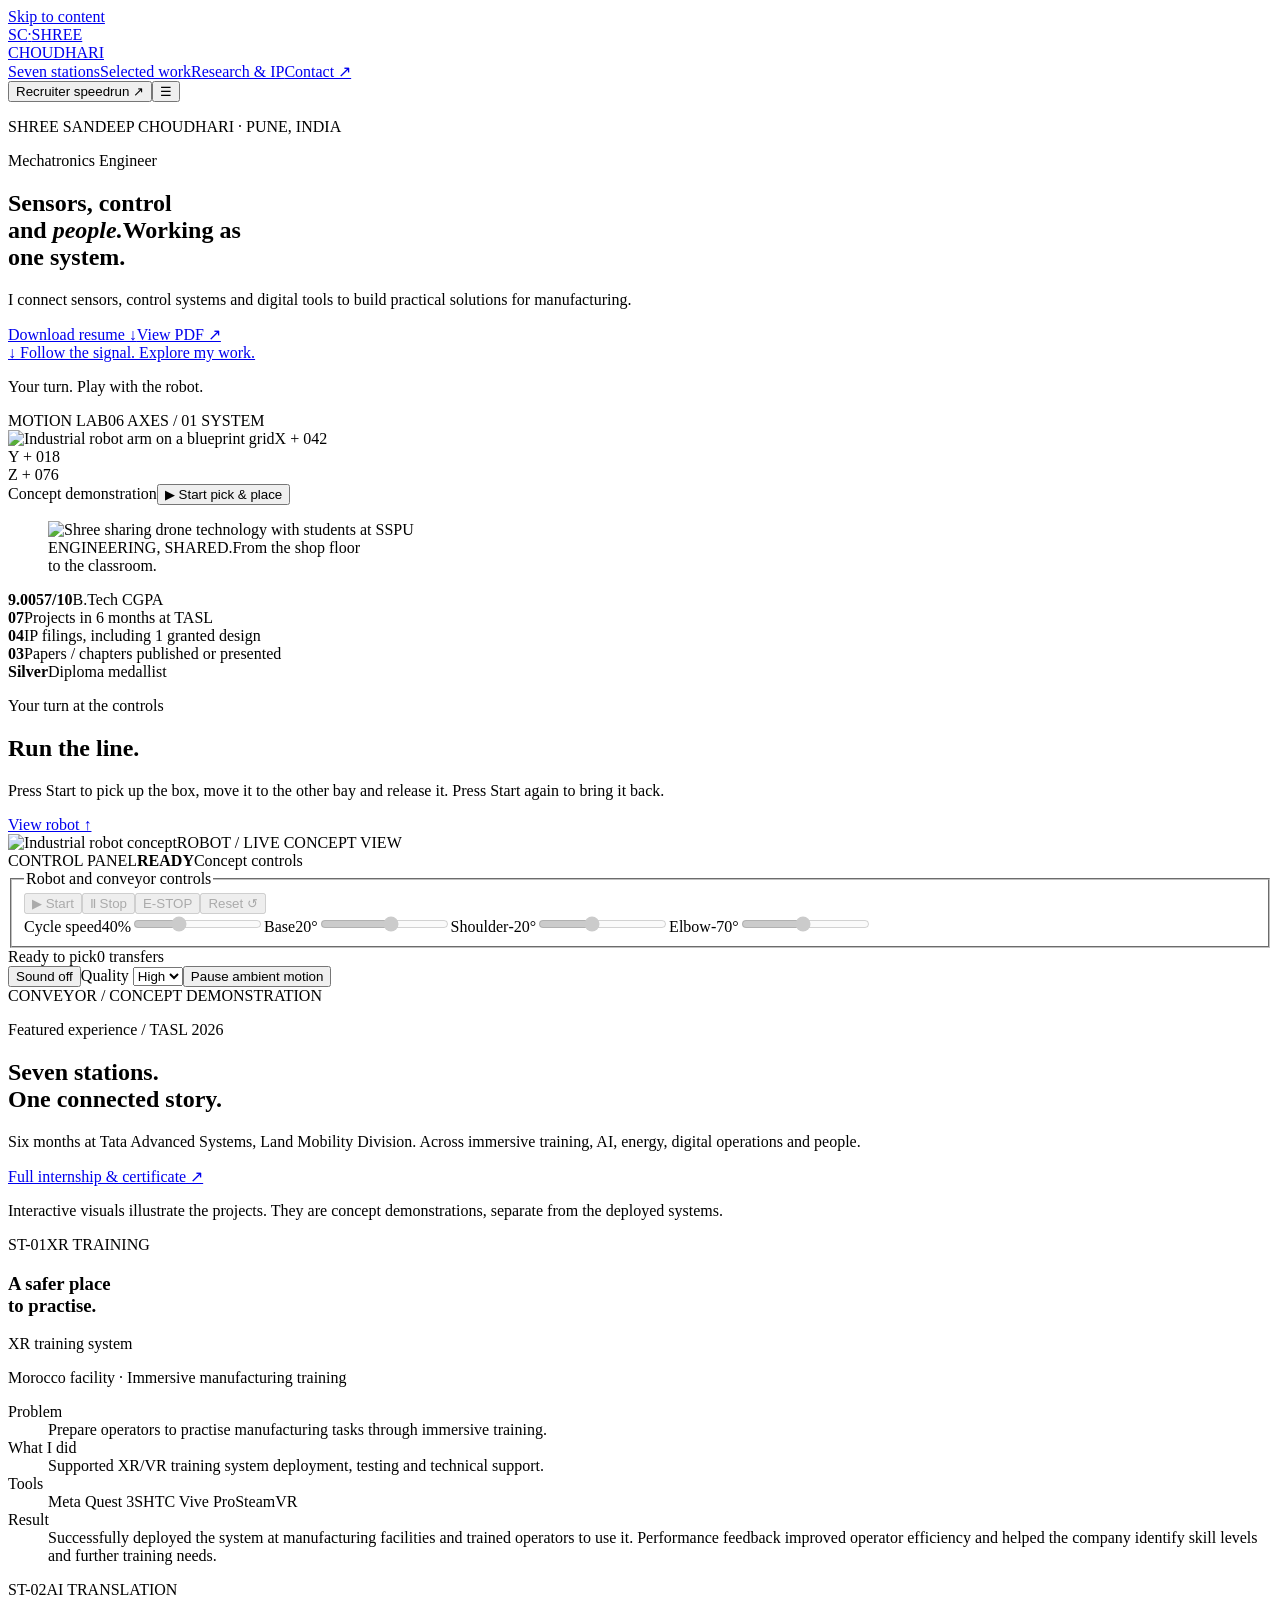
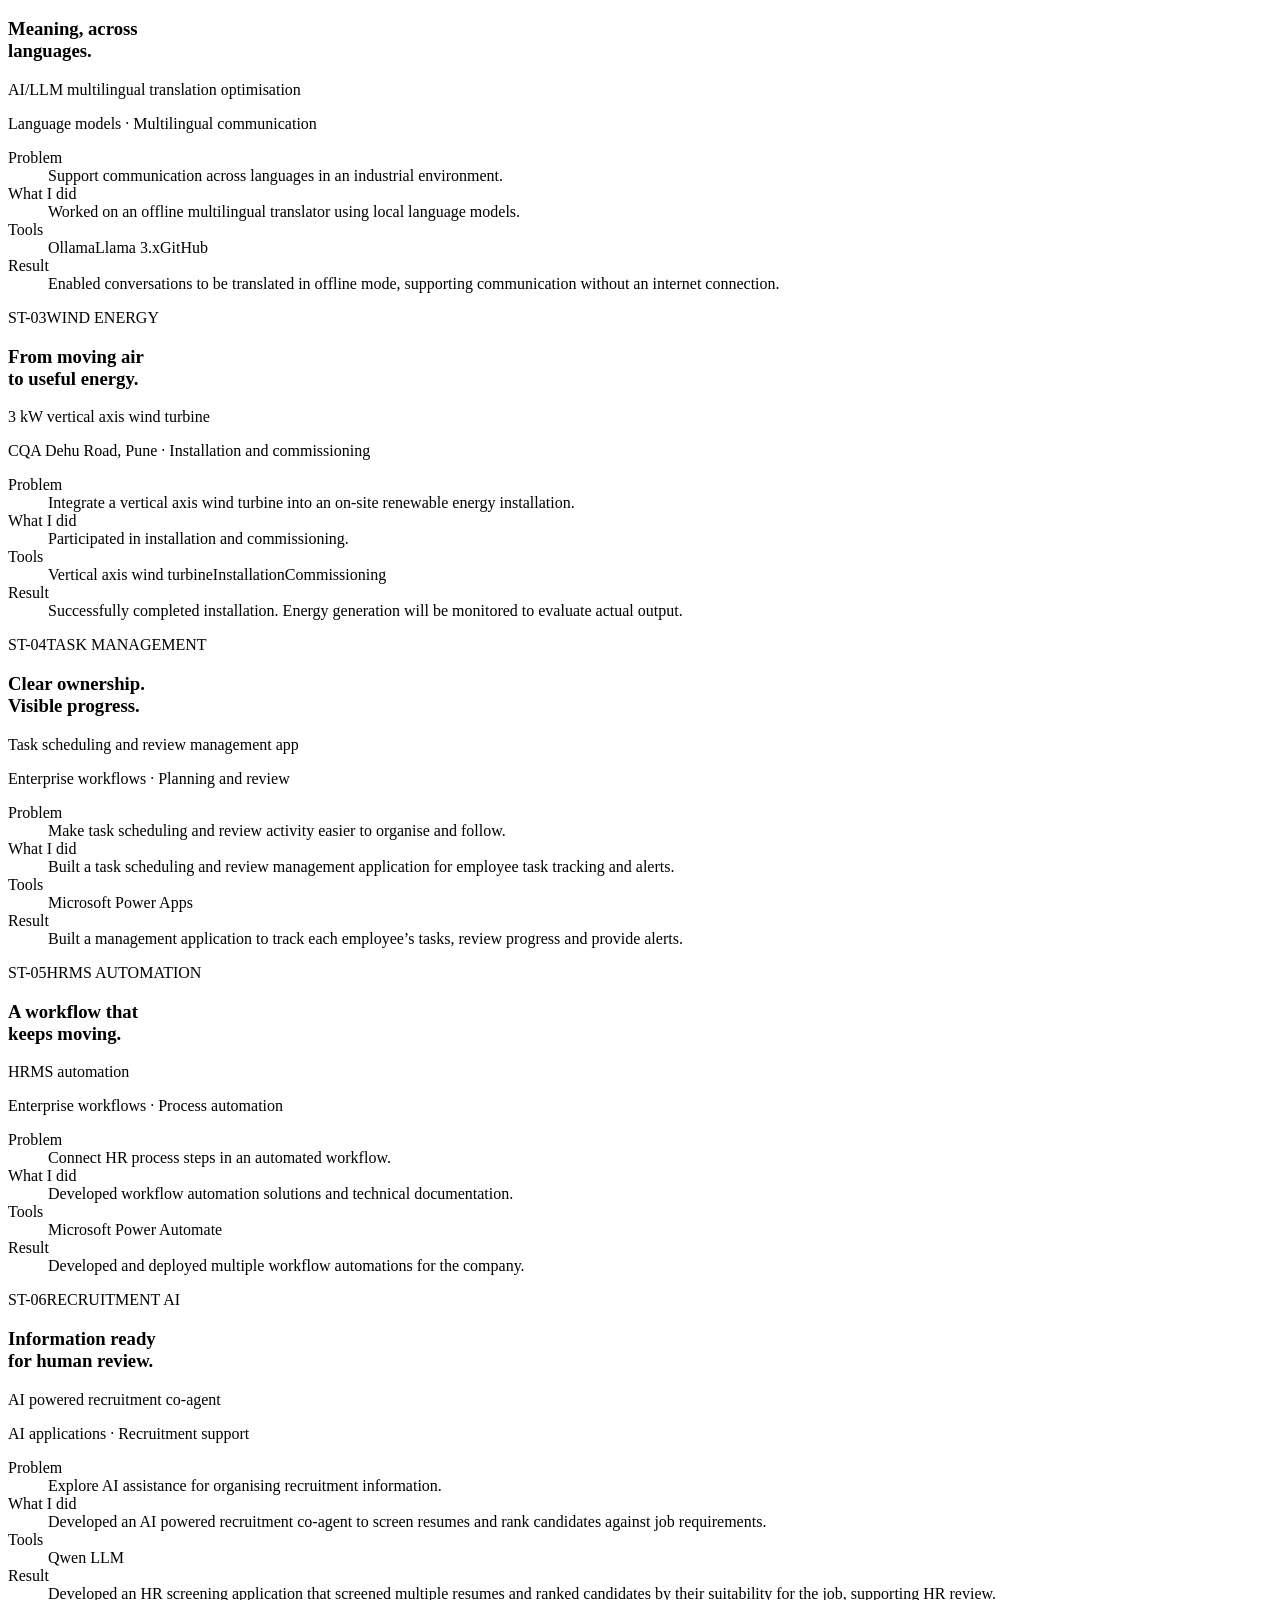
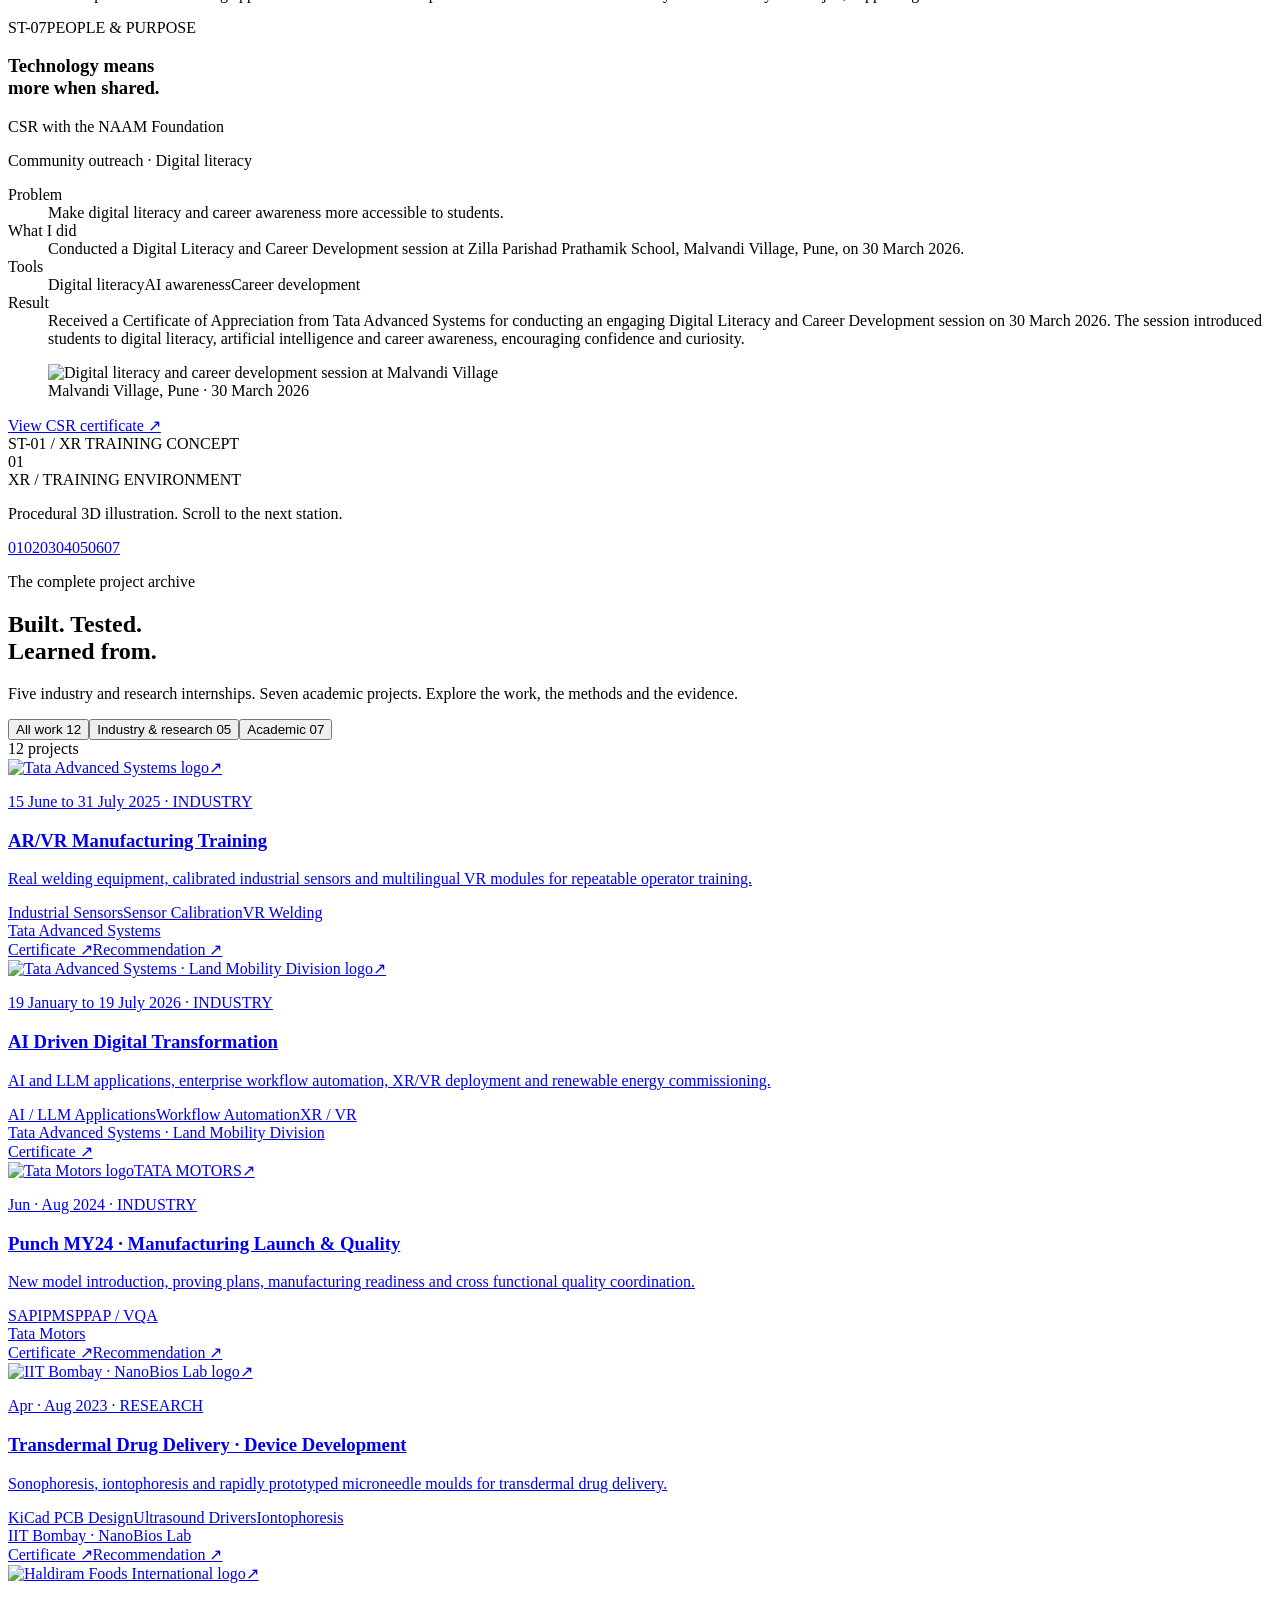
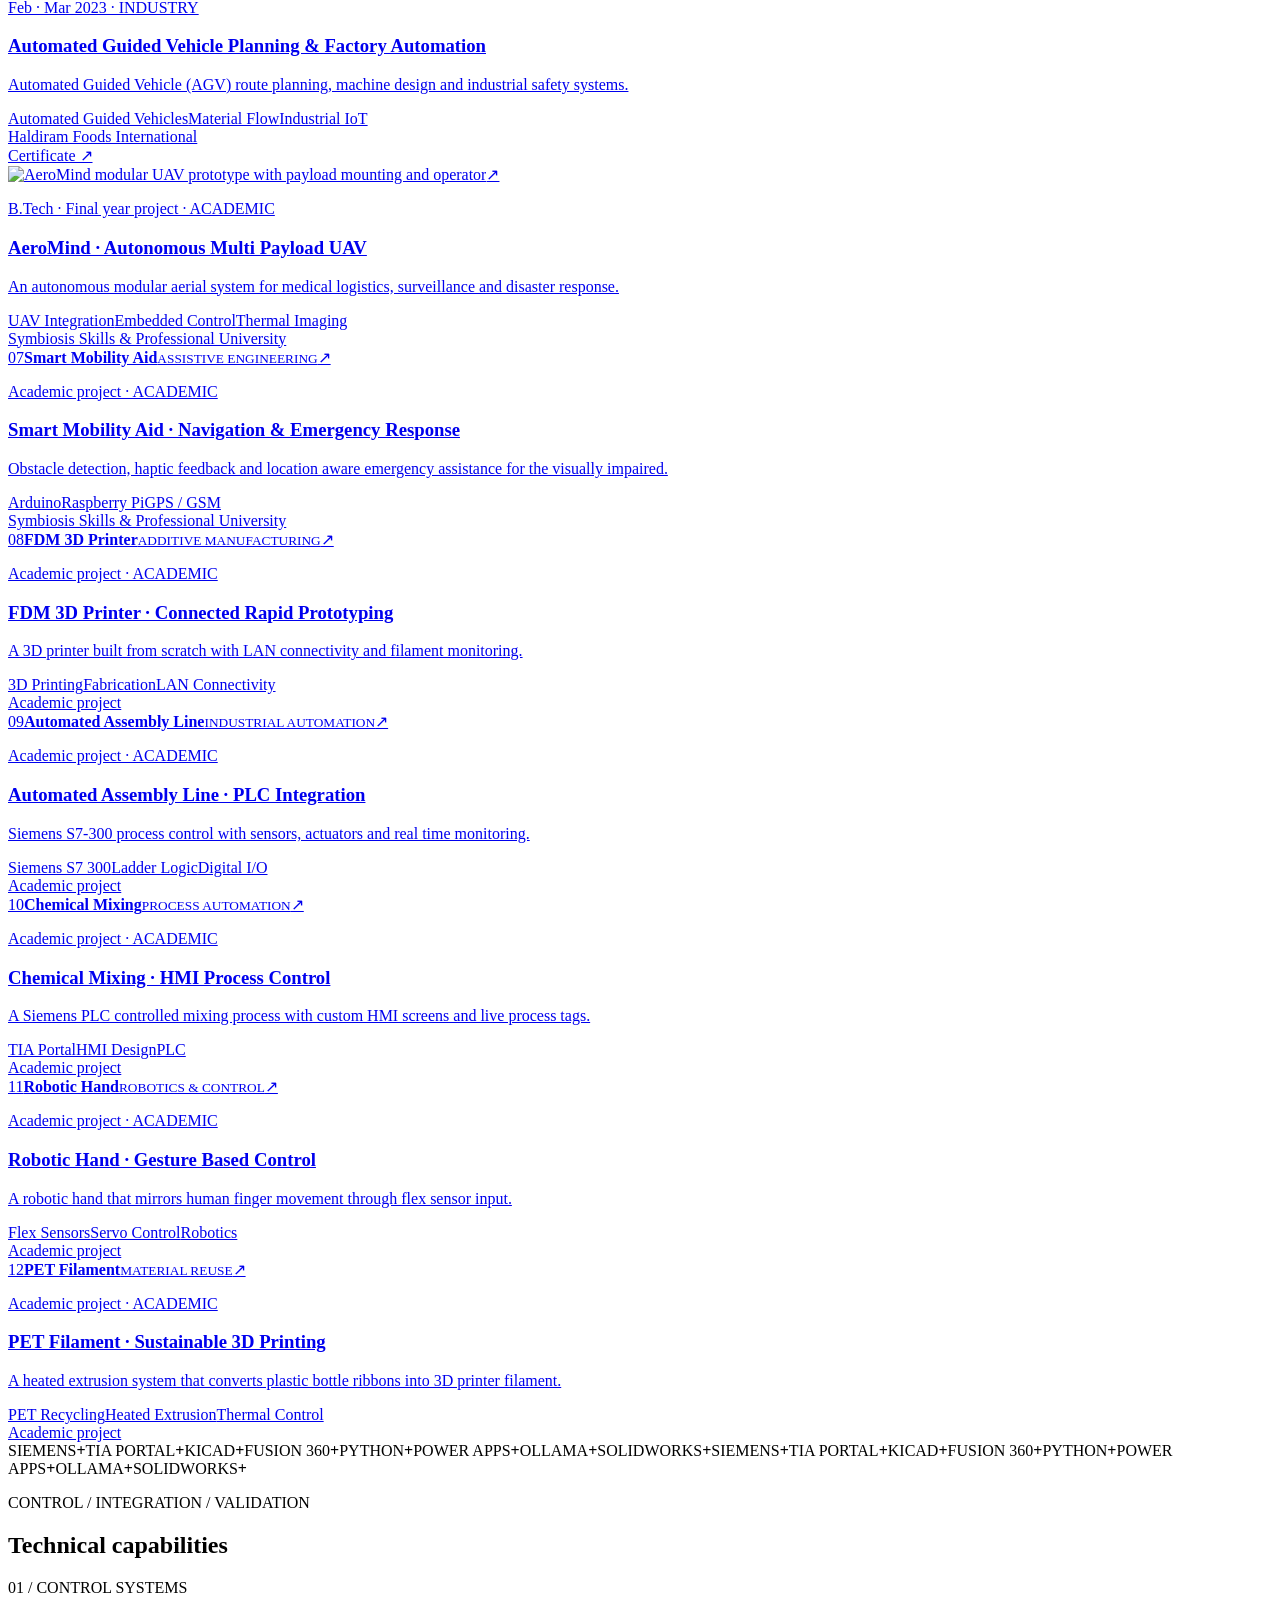
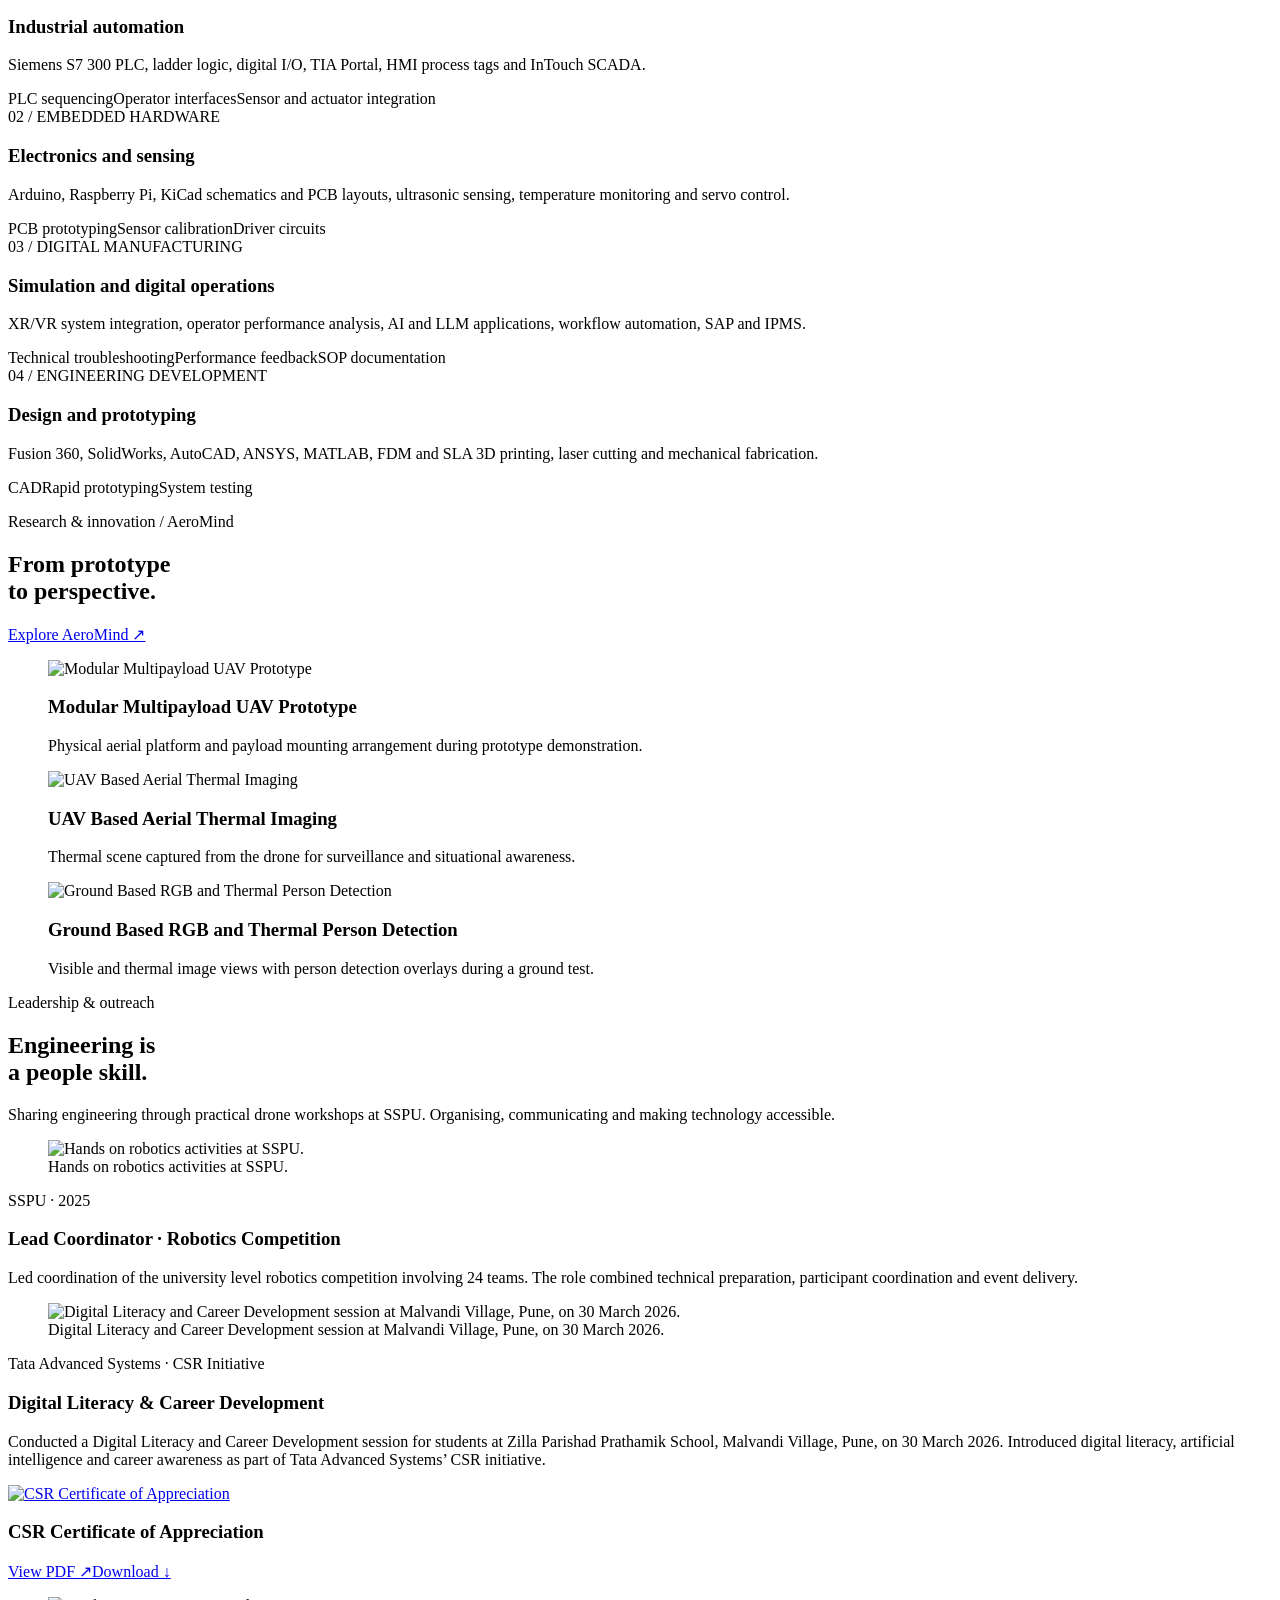
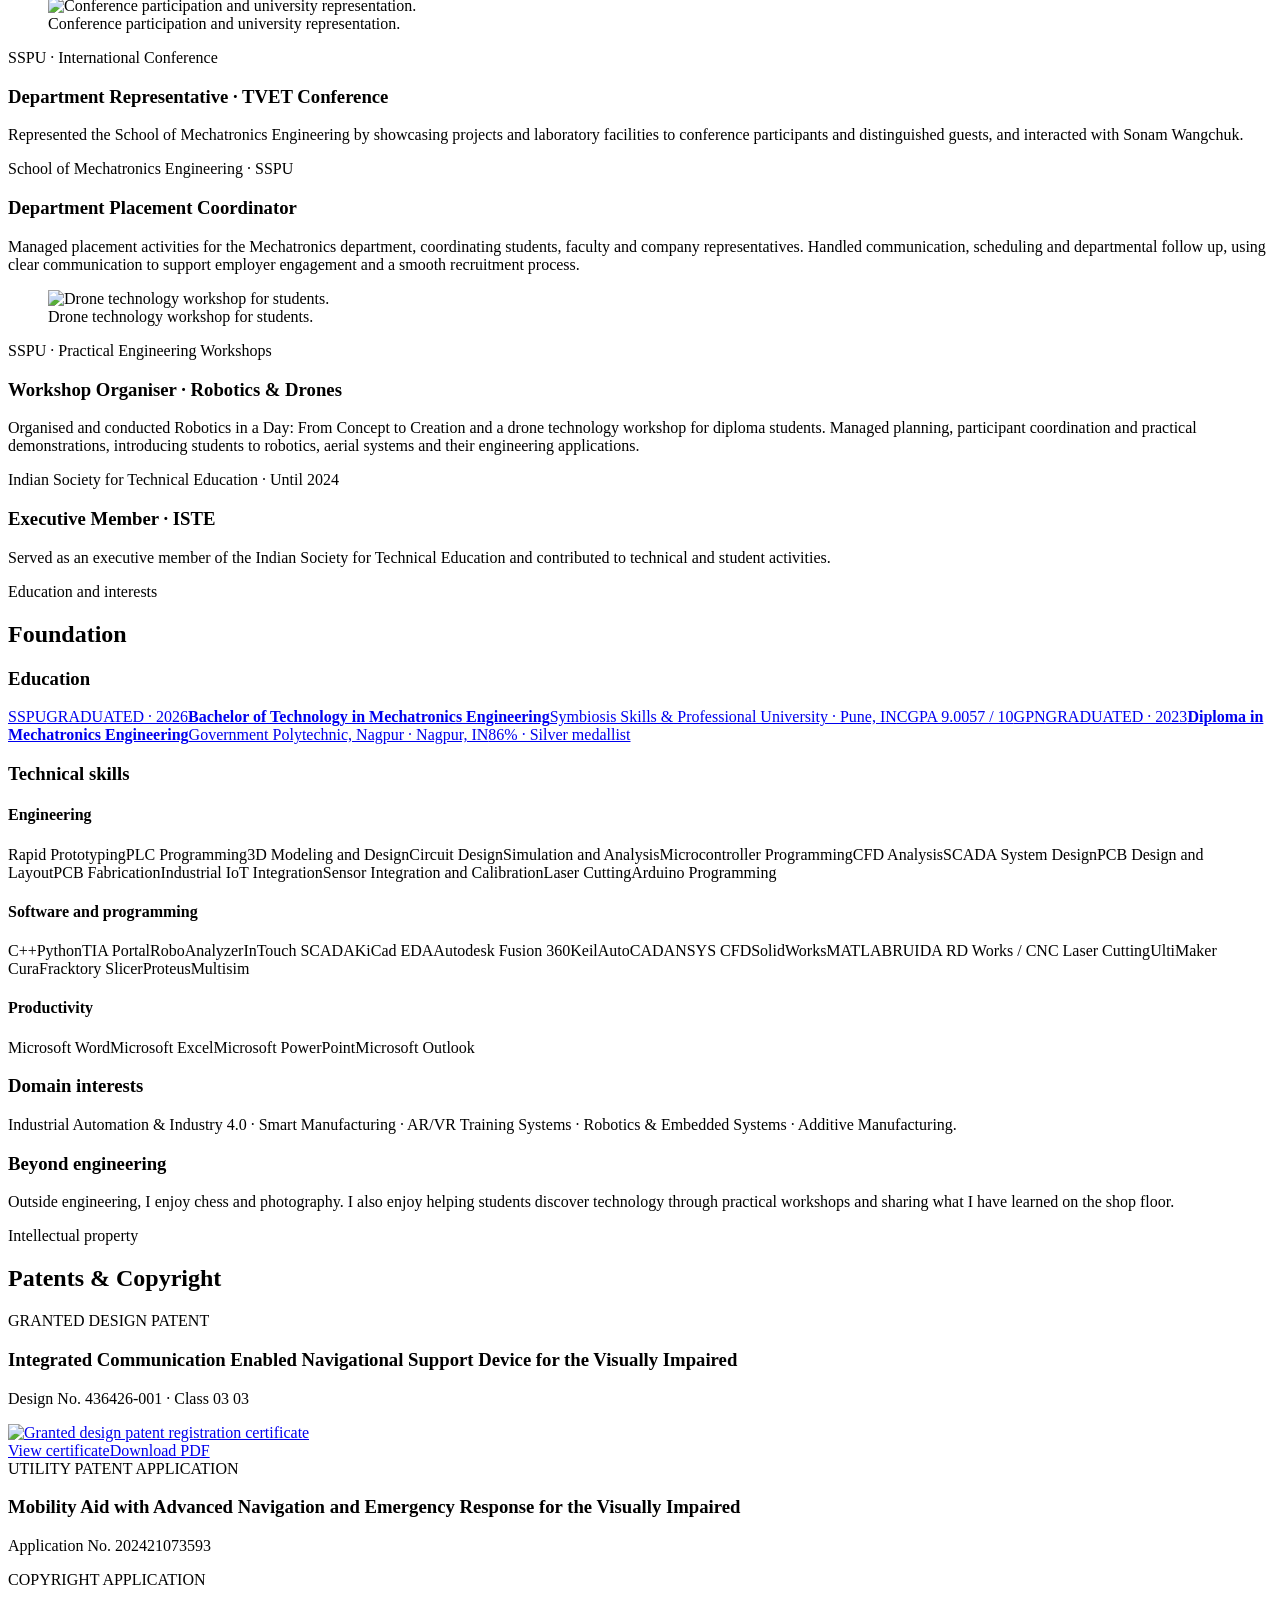
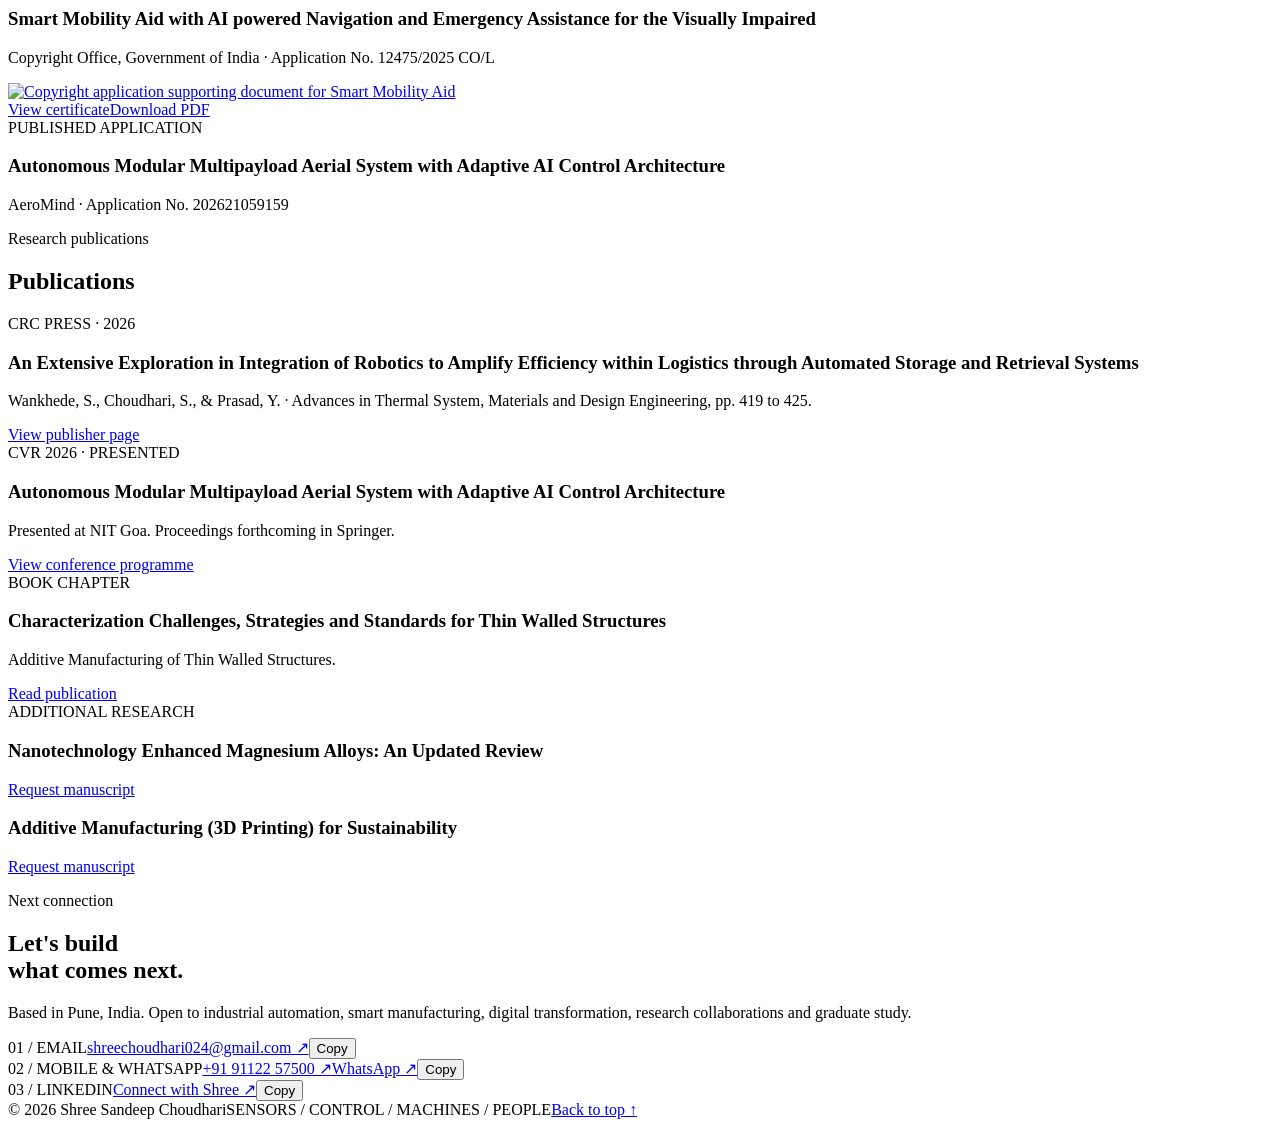
==== commit f7ea1b70: "Add programmed pick-and-place robot and confirmed portfolio updates" ====
--- a/index.html
+++ b/index.html
@@ -1 +1 @@
-<!doctype html><html lang="en"><head><meta charset="utf-8"><meta name="viewport" content="width=device-width,initial-scale=1"><title>Shree Choudhari | Mechatronics Engineer</title><meta name="description" content="Sensors, control and people, working as one system. Explore Shree Choudhari’s industrial automation, research and digital manufacturing portfolio."><meta name="theme-color" content="#101210"><link rel="canonical" href="https://shree241.github.io/ShreeChoudhari/"><meta property="og:type" content="website"><meta property="og:title" content="Shree Choudhari | Mechatronics Engineer"><meta property="og:description" content="Sensors, control and people, working as one system. Explore Shree Choudhari’s industrial automation, research and digital manufacturing portfolio."><meta property="og:url" content="https://shree241.github.io/ShreeChoudhari/"><meta property="og:image" content="https://shree241.github.io/ShreeChoudhari/assets/drone-workshop.jpg"><meta name="twitter:card" content="summary_large_image"><meta name="twitter:image" content="https://shree241.github.io/ShreeChoudhari/assets/drone-workshop.jpg"><link rel="icon" href="/ShreeChoudhari/assets/favicon.svg"><link rel="preconnect" href="https://fonts.googleapis.com"><link rel="preconnect" href="https://fonts.gstatic.com" crossorigin><link href="https://fonts.googleapis.com/css2?family=DM+Sans:wght@400;500;600;700&family=Space+Grotesk:wght@400;500;600;700&family=IBM+Plex+Mono:wght@400;500&display=swap" rel="stylesheet"><link rel="stylesheet" href="/ShreeChoudhari/css/site.css?v=stations1"><script type="importmap">{"imports":{"three":"https://cdn.jsdelivr.net/npm/three@0.186.1/build/three.module.js","gsap":"https://cdn.jsdelivr.net/npm/gsap@3.13.0/index.js","gsap/ScrollTrigger":"https://cdn.jsdelivr.net/npm/gsap@3.13.0/ScrollTrigger.js","lenis":"https://cdn.jsdelivr.net/npm/lenis@1.3.11/dist/lenis.mjs"}}</script><script defer src="/ShreeChoudhari/js/site.js?v=stations1"></script></head><body><noscript><style>.site-header nav{display:flex;position:static;flex-wrap:wrap;padding:12px}.site-header{height:auto;min-height:100px;flex-wrap:wrap}.menu-button,.speed-button{display:none}</style></noscript><a class="skip" href="#main">Skip to content</a><div class="cursor-cross" aria-hidden="true"></div><header class="site-header"><a class="identity" href="/ShreeChoudhari/" aria-label="Shree Choudhari home"><span class="identity-mark">SC<span>·</span></span><span>SHREE<br>CHOUDHARI</span></a><nav aria-label="Main navigation"><a href="/ShreeChoudhari/#stations">Seven stations</a><a href="/ShreeChoudhari/#selected-work">Selected work</a><a href="/ShreeChoudhari/#research">Research & IP</a><a href="/ShreeChoudhari/#contact">Contact ↗</a></nav><button class="speed-button" id="speedrun" aria-controls="speedrun-dialog">Recruiter speedrun <span>↗</span></button><button class="menu-button" aria-label="Toggle navigation" aria-expanded="false">☰</button></header><div class="boot" id="boot" hidden aria-hidden="true"><div><span class="mono">SHREE CHOUDHARI / SYSTEM BOOT</span><strong id="boot-number">00<span>%</span></strong><div class="boot-track"><span></span></div><p class="mono" id="boot-status">I/O CHECK... OK</p><button id="skip-boot">Skip intro ↗</button></div></div><main id="main"><section class="hero" id="hero"><div class="hero-copy"><p class="eyebrow"><span class="live-dot"></span> SHREE SANDEEP CHOUDHARI · PUNE, INDIA</p><p class="occupation">Mechatronics Engineer</p><h1>Sensors, control<br>and <em>people.</em><span class="hero-last">Working as<br>one system.</span></h1><p class="hero-description">I connect sensors, control systems and digital tools to build practical solutions for manufacturing.</p><div class="hero-actions"><a class="button primary" href="/ShreeChoudhari/assets/shree-choudhari-resume.pdf" download>Download resume ↓</a><a class="button ghost" href="/ShreeChoudhari/assets/shree-choudhari-resume.pdf" target="_blank" rel="noopener">View PDF ↗</a></div><a class="explore-link" href="#stations"><span>↓</span> Follow the signal. Explore my work.</a></div><div class="hero-stage"><div class="stage-heading mono"><span><i class="live-dot"></i> MOTION LAB</span><span>06 AXES / 01 SYSTEM</span></div><div id="robot-view" class="robot-view scene-view"><img class="scene-fallback" src="/ShreeChoudhari/assets/robot-fallback.svg" alt="Industrial robot arm on a blueprint grid"><span class="view-coordinate" aria-hidden="true">X + 042<br>Y + 018<br>Z + 076</span></div><div class="stage-foot"><span id="robot-state" role="status">Concept demonstration</span><span class="mono">Move your cursor to explore</span></div><figure class="human-proof"><img src="/ShreeChoudhari/assets/drone-workshop.jpg" alt="Shree sharing drone technology with students at SSPU"><figcaption><span class="mono">ENGINEERING, SHARED.</span>From the shop floor<br>to the classroom.</figcaption></figure></div></section><section class="proof-strip" aria-label="Profile at a glance"><div><strong>9.00<span>/10</span></strong><span>B.Tech CGPA, rounded</span></div><div><strong>07</strong><span>Projects in 6 months at TASL</span></div><div><strong>04</strong><span>IP filings, including 1 granted design</span></div><div><strong>03</strong><span>Papers / chapters published or presented</span></div><div><strong>Silver</strong><span>Diploma medallist</span></div></section><section class="control-section" id="automation-3d"><div class="control-heading"><div><p class="eyebrow">Your turn at the controls</p><h2>Run the line.</h2></div><p>Interactive concept demonstration of joint motion, separate from the documented projects.</p><a class="text-link" href="#hero">View robot ↑</a></div><div class="control-workbench"><div id="control-preview" class="scene-view"><img class="scene-fallback" src="/ShreeChoudhari/assets/robot-fallback.svg" alt="Industrial robot concept"><span class="mono">ROBOT / LIVE CONCEPT VIEW</span></div><div class="hmi" id="hmi"><div class="hmi-readout"><span class="mono">CONTROL PANEL</span><strong id="hmi-state" role="status">READY</strong><span class="mono" id="hmi-caption">Concept controls</span></div><fieldset id="machine-controls" disabled><legend class="sr-only">Robot and conveyor controls</legend><div class="machine-actions"><button id="machine-start" class="start">▶ Start</button><button id="machine-stop">Ⅱ Stop</button><button id="machine-estop" class="estop">E-STOP</button><button id="machine-reset" class="reset">Reset ↺</button></div><div class="sliders"><label>Line speed<output id="speed-value">40%</output><input id="speed" type="range" min="0" max="100" value="40"></label><label>Base<output id="base-value">20°</output><input id="base" type="range" min="-90" max="90" value="20"></label><label>Shoulder<output id="shoulder-value">-20°</output><input id="shoulder" type="range" min="-65" max="45" value="-20"></label><label>Elbow<output id="elbow-value">-70°</output><input id="elbow" type="range" min="-125" max="-10" value="-70"></label></div></fieldset><div class="hmi-options"><button id="sound-toggle" aria-pressed="false">Sound off</button><label>Quality <select id="quality"><option value="high">High</option><option value="lite">Lite</option></select></label><button id="motion-toggle" aria-pressed="false">Pause ambient motion</button></div></div></div><div id="conveyor-view" class="conveyor-view" aria-label="Conveyor concept visual"><div class="belt-track"><span></span><span></span><span></span><span></span><span></span></div><span class="mono">CONVEYOR / CONCEPT DEMONSTRATION</span></div></section><section class="section stations-section" id="stations"><div class="section-heading"><div><p class="eyebrow">Featured experience / TASL 2026</p><h2>Seven stations.<br><span>One connected story.</span></h2></div><div class="section-intro"><p>Six months at Tata Advanced Systems, Land Mobility Division. Across immersive training, AI, energy, digital operations and people.</p><a class="text-link" href="/ShreeChoudhari/projects/tasl-ai-digital-transformation/">Full internship & certificate ↗</a></div></div><p class="editor-note">Project details marked [ADD] are awaiting approved information. Interactive visuals are concept demonstrations, not production systems or measured results.</p><div class="station-layout"><div class="station-stream"><div class="signal-line" aria-hidden="true"><span></span></div><article id="station-xr" class="station" data-station="0"><div class="station-index"><span>ST-01</span><span class="station-dot"></span><span>XR TRAINING</span></div><h3>A safer place<br>to practise.</h3><p class="station-name">XR training system</p><p class="station-context">Morocco facility · Immersive manufacturing training</p><dl><div><dt>Problem</dt><dd>Prepare operators to practise manufacturing tasks through immersive training.</dd></div><div><dt>What I did</dt><dd>Supported XR/VR training system deployment, testing and technical support.</dd></div><div><dt>Tools</dt><dd><div class="tags"><span>Meta Quest 3S</span><span>HTC Vive Pro</span><span>SteamVR</span></div></dd></div><div><dt>Result</dt><dd class="result-copy">[ADD: approved training outcome and operator feedback.]</dd></div></dl></article><article id="station-llm" class="station" data-station="1"><div class="station-index"><span>ST-02</span><span class="station-dot"></span><span>AI TRANSLATION</span></div><h3>Meaning, across<br>languages.</h3><p class="station-name">AI/LLM multilingual translation optimisation</p><p class="station-context">Language models · Multilingual communication</p><dl><div><dt>Problem</dt><dd>Support communication across languages in an industrial environment.</dd></div><div><dt>What I did</dt><dd>Worked on AI/LLM multilingual translation optimisation. [ADD: specific languages, evaluation method and my implementation scope.]</dd></div><div><dt>Tools</dt><dd><div class="tags"><span>Ollama</span><span>Llama 3.x</span></div></dd></div><div><dt>Result</dt><dd class="result-copy">[ADD: verified translation quality or deployment outcome.]</dd></div></dl></article><article id="station-wind" class="station" data-station="2"><div class="station-index"><span>ST-03</span><span class="station-dot"></span><span>WIND ENERGY</span></div><h3>From moving air<br>to useful energy.</h3><p class="station-name">3 kW vertical axis wind turbine</p><p class="station-context">CQA Dehu Road, Pune · Installation and commissioning</p><dl><div><dt>Problem</dt><dd>Integrate a vertical axis wind turbine into an on-site renewable energy installation.</dd></div><div><dt>What I did</dt><dd>Participated in installation and commissioning. [ADD: my specific electrical, mechanical and validation tasks.]</dd></div><div><dt>Tools</dt><dd><div class="tags"><span>Vertical axis wind turbine</span><span>Installation</span><span>Commissioning</span></div></dd></div><div><dt>Result</dt><dd class="result-copy">[ADD: approved commissioning result. No measured generation data supplied.]</dd></div></dl><div class="wind-control"><label for="wind">Try the wind <output id="wind-value">8 m/s</output></label><input id="wind" type="range" min="0" max="16" step="1" value="8"><div><span class="mono">Illustrative output</span><strong id="wind-power">0.89 <small>kW</small></strong></div><p>Concept simulation, capped at 3 kW. This is not measured turbine performance or a validated power curve.</p></div></article><article id="station-tasks" class="station" data-station="3"><div class="station-index"><span>ST-04</span><span class="station-dot"></span><span>TASK MANAGEMENT</span></div><h3>Clear ownership.<br>Visible progress.</h3><p class="station-name">Task scheduling and review management app</p><p class="station-context">Enterprise workflows · Planning and review</p><dl><div><dt>Problem</dt><dd>Make task scheduling and review activity easier to organise and follow.</dd></div><div><dt>What I did</dt><dd>Worked on a task scheduling and review management application. [ADD: features I built and review workflow.]</dd></div><div><dt>Tools</dt><dd><div class="tags"><span>Microsoft Power Apps</span></div></dd></div><div><dt>Result</dt><dd class="result-copy">[ADD: approved application outcome and usage.]</dd></div></dl></article><article id="station-hrms" class="station" data-station="4"><div class="station-index"><span>ST-05</span><span class="station-dot"></span><span>HRMS AUTOMATION</span></div><h3>A workflow that<br>keeps moving.</h3><p class="station-name">HRMS automation</p><p class="station-context">Enterprise workflows · Process automation</p><dl><div><dt>Problem</dt><dd>Connect HR process steps in an automated workflow.</dd></div><div><dt>What I did</dt><dd>Developed workflow automation solutions and technical documentation. [ADD: approved HRMS workflow scope.]</dd></div><div><dt>Tools</dt><dd><div class="tags"><span>Microsoft Power Automate</span></div></dd></div><div><dt>Result</dt><dd class="result-copy">[ADD: verified process outcome. No time-saving figure supplied.]</dd></div></dl></article><article id="station-agent" class="station" data-station="5"><div class="station-index"><span>ST-06</span><span class="station-dot"></span><span>RECRUITMENT AI</span></div><h3>Information ready<br>for human review.</h3><p class="station-name">AI powered recruitment co-agent</p><p class="station-context">AI applications · Recruitment support</p><dl><div><dt>Problem</dt><dd>Explore AI assistance for organising recruitment information.</dd></div><div><dt>What I did</dt><dd>Worked on an AI powered recruitment co-agent. [ADD: my implementation scope, review controls and evaluation method.]</dd></div><div><dt>Tools</dt><dd><div class="tags"><span>Qwen LLM</span></div></dd></div><div><dt>Result</dt><dd class="result-copy">[ADD: approved prototype outcome. Illustration uses no real candidate data.]</dd></div></dl></article><article id="station-csr" class="station" data-station="6"><div class="station-index"><span>ST-07</span><span class="station-dot"></span><span>PEOPLE & PURPOSE</span></div><h3>Technology means<br>more when shared.</h3><p class="station-name">CSR with the NAAM Foundation</p><p class="station-context">Community outreach · Digital literacy</p><dl><div><dt>Problem</dt><dd>Make digital literacy and career awareness more accessible to students.</dd></div><div><dt>What I did</dt><dd>Conducted a Digital Literacy and Career Development session at Zilla Parishad Prathamik School, Malvandi Village, Pune, on 30 March 2026.</dd></div><div><dt>Tools</dt><dd><div class="tags"><span>Digital literacy</span><span>AI awareness</span><span>Career development</span></div></dd></div><div><dt>Result</dt><dd class="result-copy">Certificate of Appreciation available. [ADD: approved details of the NAAM Foundation collaboration.]</dd></div></dl><figure class="csr-photo"><img src="/ShreeChoudhari/assets/digital-literacy-csr.jpg" alt="Digital literacy and career development session at Malvandi Village" loading="lazy"><figcaption>Malvandi Village, Pune · 30 March 2026</figcaption></figure><a class="text-link" href="/ShreeChoudhari/assets/csr-certificate.pdf" target="_blank" rel="noopener">View CSR certificate ↗</a></article></div><aside class="station-visual"><div class="station-console"><div class="console-top mono"><span id="active-station">ST-01 / XR TRAINING</span><span><i class="live-dot"></i> CONCEPT</span></div><div id="station-view" class="scene-view"><div class="station-fallback" aria-hidden="true"><span>01</span><i></i></div></div><div class="console-bottom"><span class="mono" id="station-readout">XR / TRAINING ENVIRONMENT</span><div class="station-meter" aria-hidden="true"><i></i><i></i><i></i><i></i><i></i></div></div><p id="station-illustration">Procedural 3D illustration. Scroll to the next station.</p><div class="station-nav" aria-label="Jump to station"><a href="#station-xr" aria-label="Station 1: XR training system" aria-current="true">01</a><a href="#station-llm" aria-label="Station 2: AI/LLM multilingual translation optimisation" >02</a><a href="#station-wind" aria-label="Station 3: 3 kW vertical axis wind turbine" >03</a><a href="#station-tasks" aria-label="Station 4: Task scheduling and review management app" >04</a><a href="#station-hrms" aria-label="Station 5: HRMS automation" >05</a><a href="#station-agent" aria-label="Station 6: AI powered recruitment co-agent" >06</a><a href="#station-csr" aria-label="Station 7: CSR with the NAAM Foundation" >07</a></div></div></aside></div></section><section class="section" id="selected-work"><div class="section-heading"><div><p class="eyebrow">The complete project archive</p><h2>Built. Tested.<br><span>Learned from.</span></h2></div><p>Five industry and research internships. Seven academic projects. Explore the work, the methods and the evidence.</p></div><div class="filter-bar"><div role="group" aria-label="Filter projects"><button data-filter="all" aria-pressed="true">All work <span>12</span></button><button data-filter="corporate" aria-pressed="false">Industry & research <span>05</span></button><button data-filter="academic" aria-pressed="false">Academic <span>07</span></button></div><span id="project-count" class="mono" aria-live="polite">12 projects</span></div><div class="project-grid"><article class="project-card" data-category="corporate"><a class="project-open" href="/ShreeChoudhari/projects/tasl-vr-welding/?from=all"><div class="project-visual logo-visual"><img src="/ShreeChoudhari/assets/tasl-logo.png" alt="Tata Advanced Systems logo" loading="lazy"><span class="card-arrow">↗</span></div><div class="project-copy"><p class="mono">15 June to 31 July 2025 · INDUSTRY</p><h3>AR/VR Manufacturing Training</h3><p>Real welding equipment, calibrated industrial sensors and multilingual VR modules for repeatable operator training.</p><div class="tags"><span>Industrial Sensors</span><span>Sensor Calibration</span><span>VR Welding</span></div><span class="project-org">Tata Advanced Systems</span></div></a><div class="card-document-links"><a href="/ShreeChoudhari/assets/tasl-2025-certificate.pdf" target="_blank" rel="noopener">Certificate ↗</a><a href="/ShreeChoudhari/assets/tasl-2025-lor.pdf" target="_blank" rel="noopener">Recommendation ↗</a></div></article><article class="project-card" data-category="corporate"><a class="project-open" href="/ShreeChoudhari/projects/tasl-ai-digital-transformation/?from=all"><div class="project-visual logo-visual"><img src="/ShreeChoudhari/assets/tasl-logo.png" alt="Tata Advanced Systems · Land Mobility Division logo" loading="lazy"><span class="card-arrow">↗</span></div><div class="project-copy"><p class="mono">19 January to 19 July 2026 · INDUSTRY</p><h3>AI Driven Digital Transformation</h3><p>AI and LLM applications, enterprise workflow automation, XR/VR deployment and renewable energy commissioning.</p><div class="tags"><span>AI / LLM Applications</span><span>Workflow Automation</span><span>XR / VR</span></div><span class="project-org">Tata Advanced Systems · Land Mobility Division</span></div></a><div class="card-document-links"><a href="/ShreeChoudhari/assets/tasl-2026-certificate.pdf" target="_blank" rel="noopener">Certificate ↗</a></div></article><article class="project-card" data-category="corporate"><a class="project-open" href="/ShreeChoudhari/projects/tata-motors-launch/?from=all"><div class="project-visual logo-visual"><img src="/ShreeChoudhari/assets/tata-logo.png" alt="Tata Motors logo" loading="lazy"><span class="card-arrow">↗</span></div><div class="project-copy"><p class="mono">Jun · Aug 2024 · INDUSTRY</p><h3>Punch MY24 · Manufacturing Launch &amp; Quality</h3><p>New model introduction, proving plans, manufacturing readiness and cross functional quality coordination.</p><div class="tags"><span>SAP</span><span>IPMS</span><span>PPAP / VQA</span></div><span class="project-org">Tata Motors</span></div></a><div class="card-document-links"><a href="/ShreeChoudhari/assets/tata-motors-certificate.pdf" target="_blank" rel="noopener">Certificate ↗</a><a href="/ShreeChoudhari/assets/tata-motors-lor.pdf" target="_blank" rel="noopener">Recommendation ↗</a></div></article><article class="project-card" data-category="corporate"><a class="project-open" href="/ShreeChoudhari/projects/iit-bombay-drug-delivery/?from=all"><div class="project-visual logo-visual"><img src="/ShreeChoudhari/assets/iit-bombay-logo.png" alt="IIT Bombay · NanoBios Lab logo" loading="lazy"><span class="card-arrow">↗</span></div><div class="project-copy"><p class="mono">Apr · Aug 2023 · RESEARCH</p><h3>Transdermal Drug Delivery · Device Development</h3><p>Sonophoresis, iontophoresis and rapidly prototyped microneedle moulds for transdermal drug delivery.</p><div class="tags"><span>KiCad PCB Design</span><span>Ultrasound Drivers</span><span>Iontophoresis</span></div><span class="project-org">IIT Bombay · NanoBios Lab</span></div></a><div class="card-document-links"><a href="/ShreeChoudhari/assets/iit-bombay-certificate.pdf" target="_blank" rel="noopener">Certificate ↗</a><a href="/ShreeChoudhari/assets/iit-bombay-lor.pdf" target="_blank" rel="noopener">Recommendation ↗</a></div></article><article class="project-card" data-category="corporate"><a class="project-open" href="/ShreeChoudhari/projects/haldiram-factory-automation/?from=all"><div class="project-visual "><span class="project-illustration">05<small>HALDIRAM</small></span><span class="card-arrow">↗</span></div><div class="project-copy"><p class="mono">Feb · Mar 2023 · INDUSTRY</p><h3>Automated Guided Vehicle Planning &amp; Factory Automation</h3><p>Automated Guided Vehicle (AGV) route planning, machine design and industrial safety systems.</p><div class="tags"><span>Automated Guided Vehicles</span><span>Material Flow</span><span>Industrial IoT</span></div><span class="project-org">Haldiram Foods International</span></div></a><div class="card-document-links"><a href="/ShreeChoudhari/assets/haldiram-certificate.pdf" target="_blank" rel="noopener">Certificate ↗</a></div></article><article class="project-card" data-category="academic"><a class="project-open" href="/ShreeChoudhari/projects/aeromind/?from=all"><div class="project-visual "><img src="/ShreeChoudhari/assets/aeromind-uav-prototype.jpg" alt="AeroMind modular UAV prototype with payload mounting and operator" loading="lazy"><span class="card-arrow">↗</span></div><div class="project-copy"><p class="mono">B.Tech · Final year project · ACADEMIC</p><h3>AeroMind · Autonomous Multi Payload UAV</h3><p>An autonomous modular aerial system for medical logistics, surveillance and disaster response.</p><div class="tags"><span>UAV Integration</span><span>Embedded Control</span><span>Thermal Imaging</span></div><span class="project-org">Symbiosis Skills &amp; Professional University</span></div></a></article><article class="project-card" data-category="academic"><a class="project-open" href="/ShreeChoudhari/projects/smart-mobility-aid/?from=all"><div class="project-visual "><span class="project-illustration">07<small>MOBILITY AID</small></span><span class="card-arrow">↗</span></div><div class="project-copy"><p class="mono">Academic project · ACADEMIC</p><h3>Smart Mobility Aid · Navigation &amp; Emergency Response</h3><p>Obstacle detection, haptic feedback and location aware emergency assistance for the visually impaired.</p><div class="tags"><span>Arduino</span><span>Raspberry Pi</span><span>GPS / GSM</span></div><span class="project-org">Symbiosis Skills &amp; Professional University</span></div></a></article><article class="project-card" data-category="academic"><a class="project-open" href="/ShreeChoudhari/projects/fdm-printer/?from=all"><div class="project-visual "><span class="project-illustration">08<small>FDM // 3D</small></span><span class="card-arrow">↗</span></div><div class="project-copy"><p class="mono">Academic project · ACADEMIC</p><h3>FDM 3D Printer · Connected Rapid Prototyping</h3><p>A 3D printer built from scratch with LAN connectivity and filament monitoring.</p><div class="tags"><span>3D Printing</span><span>Fabrication</span><span>LAN Connectivity</span></div><span class="project-org">Academic project</span></div></a></article><article class="project-card" data-category="academic"><a class="project-open" href="/ShreeChoudhari/projects/plc-assembly-line/?from=all"><div class="project-visual "><span class="project-illustration">09<small>PLC // S7</small></span><span class="card-arrow">↗</span></div><div class="project-copy"><p class="mono">Academic project · ACADEMIC</p><h3>Automated Assembly Line · PLC Integration</h3><p>Siemens S7-300 process control with sensors, actuators and real time monitoring.</p><div class="tags"><span>Siemens S7 300</span><span>Ladder Logic</span><span>Digital I/O</span></div><span class="project-org">Academic project</span></div></a></article><article class="project-card" data-category="academic"><a class="project-open" href="/ShreeChoudhari/projects/hmi-chemical-mixing/?from=all"><div class="project-visual "><span class="project-illustration">10<small>HMI // MIX</small></span><span class="card-arrow">↗</span></div><div class="project-copy"><p class="mono">Academic project · ACADEMIC</p><h3>Chemical Mixing · HMI Process Control</h3><p>A Siemens PLC controlled mixing process with custom HMI screens and live process tags.</p><div class="tags"><span>TIA Portal</span><span>HMI Design</span><span>PLC</span></div><span class="project-org">Academic project</span></div></a></article><article class="project-card" data-category="academic"><a class="project-open" href="/ShreeChoudhari/projects/flex-sensor-hand/?from=all"><div class="project-visual "><span class="project-illustration">11<small>FLEX // HAND</small></span><span class="card-arrow">↗</span></div><div class="project-copy"><p class="mono">Academic project · ACADEMIC</p><h3>Robotic Hand · Gesture Based Control</h3><p>A robotic hand that mirrors human finger movement through flex sensor input.</p><div class="tags"><span>Flex Sensors</span><span>Servo Control</span><span>Robotics</span></div><span class="project-org">Academic project</span></div></a></article><article class="project-card" data-category="academic"><a class="project-open" href="/ShreeChoudhari/projects/pet-filament/?from=all"><div class="project-visual "><span class="project-illustration">12<small>PET // LOOP</small></span><span class="card-arrow">↗</span></div><div class="project-copy"><p class="mono">Academic project · ACADEMIC</p><h3>PET Filament · Sustainable 3D Printing</h3><p>A heated extrusion system that converts plastic bottle ribbons into 3D printer filament.</p><div class="tags"><span>PET Recycling</span><span>Heated Extrusion</span><span>Thermal Control</span></div><span class="project-org">Academic project</span></div></a></article></div></section><div class="tools-marquee" aria-label="Tools: Siemens, TIA Portal, KiCad, Fusion 360, Python, Power Apps, Ollama, SolidWorks"><div aria-hidden="true"><span>SIEMENS</span><b>+</b><span>TIA PORTAL</span><b>+</b><span>KICAD</span><b>+</b><span>FUSION 360</span><b>+</b><span>PYTHON</span><b>+</b><span>POWER APPS</span><b>+</b><span>OLLAMA</span><b>+</b><span>SOLIDWORKS</span><b>+</b><span>SIEMENS</span><b>+</b><span>TIA PORTAL</span><b>+</b><span>KICAD</span><b>+</b><span>FUSION 360</span><b>+</b><span>PYTHON</span><b>+</b><span>POWER APPS</span><b>+</b><span>OLLAMA</span><b>+</b><span>SOLIDWORKS</span><b>+</b></div></div><section id="technical-skills" class="section"><p class="eyebrow accent">CONTROL / INTEGRATION / VALIDATION</p><h2>Technical capabilities</h2><div class="skills-grid"><article><span class="log-label">01 / CONTROL SYSTEMS</span><h3>Industrial automation</h3><p>Siemens S7 300 PLC, ladder logic, digital I/O, TIA Portal, HMI process tags and InTouch SCADA.</p><div class="stack"><span>PLC sequencing</span><span>Operator interfaces</span><span>Sensor and actuator integration</span></div></article><article><span class="log-label">02 / EMBEDDED HARDWARE</span><h3>Electronics and sensing</h3><p>Arduino, Raspberry Pi, KiCad schematics and PCB layouts, ultrasonic sensing, temperature monitoring and servo control.</p><div class="stack"><span>PCB prototyping</span><span>Sensor calibration</span><span>Driver circuits</span></div></article><article><span class="log-label">03 / DIGITAL MANUFACTURING</span><h3>Simulation and digital operations</h3><p>XR/VR system integration, operator performance analysis, AI and LLM applications, workflow automation, SAP and IPMS.</p><div class="stack"><span>Technical troubleshooting</span><span>Performance feedback</span><span>SOP documentation</span></div></article><article><span class="log-label">04 / ENGINEERING DEVELOPMENT</span><h3>Design and prototyping</h3><p>Fusion 360, SolidWorks, AutoCAD, ANSYS, MATLAB, FDM and SLA 3D printing, laser cutting and mechanical fabrication.</p><div class="stack"><span>CAD</span><span>Rapid prototyping</span><span>System testing</span></div></article></div></section><section class="section research-gallery" id="engineering-practice"><div class="section-heading"><div><p class="eyebrow">Research & innovation / AeroMind</p><h2>From prototype<br><span>to perspective.</span></h2></div><a class="text-link" href="/ShreeChoudhari/projects/aeromind/">Explore AeroMind ↗</a></div><div class="technical-gallery"><figure><img src="/ShreeChoudhari/assets/aeromind-uav-prototype.jpg" alt="Modular Multipayload UAV Prototype" loading="lazy"><figcaption><h3>Modular Multipayload UAV Prototype</h3><p>Physical aerial platform and payload mounting arrangement during prototype demonstration.</p></figcaption></figure><figure><img src="/ShreeChoudhari/assets/uav-aerial-thermal-imaging.jpg" alt="UAV Based Aerial Thermal Imaging" loading="lazy"><figcaption><h3>UAV Based Aerial Thermal Imaging</h3><p>Thermal scene captured from the drone for surveillance and situational awareness.</p></figcaption></figure><figure><img src="/ShreeChoudhari/assets/thermal-vision-person-detection.jpg" alt="Ground Based RGB and Thermal Person Detection" loading="lazy"><figcaption><h3>Ground Based RGB and Thermal Person Detection</h3><p>Visible and thermal image views with person detection overlays during a ground test.</p></figcaption></figure></div></section><section class="section" id="leadership"><div class="section-heading"><div><p class="eyebrow">Leadership & outreach</p><h2>Engineering is<br><span>a people skill.</span></h2></div><p>Sharing engineering through practical drone workshops at SSPU. Organising, communicating and making technology accessible.</p></div><div class="leadership-grid"><article class="leadership-card"><figure><img src="/ShreeChoudhari/assets/robotics-workshop.jpg" alt="Hands on robotics activities at SSPU." loading="lazy"><figcaption>Hands on robotics activities at SSPU.</figcaption></figure><div class="leadership-copy"><p class="eyebrow">SSPU · 2025</p><h3>Lead Coordinator · Robotics Competition</h3><p>Led coordination of the university level robotics competition involving 24 teams. The role combined technical preparation, participant coordination and event delivery.</p></div></article><article class="leadership-card"><figure><img src="/ShreeChoudhari/assets/digital-literacy-csr.jpg" alt="Digital Literacy and Career Development session at Malvandi Village, Pune, on 30 March 2026." loading="lazy"><figcaption>Digital Literacy and Career Development session at Malvandi Village, Pune, on 30 March 2026.</figcaption></figure><div class="leadership-copy"><p class="eyebrow">Tata Advanced Systems · CSR Initiative</p><h3>Digital Literacy &amp; Career Development</h3><p>Conducted a Digital Literacy and Career Development session for students at Zilla Parishad Prathamik School, Malvandi Village, Pune, on 30 March 2026. Introduced digital literacy, artificial intelligence and career awareness as part of Tata Advanced Systems’ CSR initiative.</p><div class="document-grid"><article class="document-card"><a href="/ShreeChoudhari/assets/csr-certificate.pdf" target="_blank" rel="noopener"><img src="/ShreeChoudhari/assets/csr-certificate-preview.jpg" loading="lazy" alt="CSR Certificate of Appreciation"></a><h3>CSR Certificate of Appreciation</h3><div class="document-actions"><a href="/ShreeChoudhari/assets/csr-certificate.pdf" target="_blank" rel="noopener">View PDF ↗</a><a href="/ShreeChoudhari/assets/csr-certificate.pdf" download>Download ↓</a></div></article></div></div></article><article class="leadership-card"><figure><img src="/ShreeChoudhari/assets/tvet-conference.jpg" alt="Conference participation and university representation." loading="lazy"><figcaption>Conference participation and university representation.</figcaption></figure><div class="leadership-copy"><p class="eyebrow">SSPU · International Conference</p><h3>Department Representative · TVET Conference</h3><p>Represented the School of Mechatronics Engineering by showcasing projects and laboratory facilities to conference participants and distinguished guests, and interacted with Sonam Wangchuk.</p></div></article><article class="leadership-card"><div class="leadership-copy"><p class="eyebrow">School of Mechatronics Engineering · SSPU</p><h3>Department Placement Coordinator</h3><p>Managed placement activities for the Mechatronics department, coordinating students, faculty and company representatives. Handled communication, scheduling and departmental follow up, using clear communication to support employer engagement and a smooth recruitment process.</p></div></article><article class="leadership-card"><figure><img src="/ShreeChoudhari/assets/drone-workshop.jpg" alt="Drone technology workshop for students." loading="lazy"><figcaption>Drone technology workshop for students.</figcaption></figure><div class="leadership-copy"><p class="eyebrow">SSPU · Practical Engineering Workshops</p><h3>Workshop Organiser · Robotics &amp; Drones</h3><p>Organised and conducted Robotics in a Day: From Concept to Creation and a drone technology workshop for diploma students. Managed planning, participant coordination and practical demonstrations, introducing students to robotics, aerial systems and their engineering applications.</p></div></article><article class="leadership-card"><div class="leadership-copy"><p class="eyebrow">Indian Society for Technical Education · Until 2024</p><h3>Executive Member · ISTE</h3><p>Served as an executive member of ISTE at SSPU and contributed to technical and student activities.</p></div></article></div></section><section id="foundation" class="section"><p class="eyebrow accent">Education and interests</p><h2>Foundation</h2><div class="foundation-grid"><div><h3 class="log-label">Education</h3><a class="education-row" href="/ShreeChoudhari/education/sspu-btech-mechatronics/"><span class="institution">SSPU</span><span class="education-copy"><span class="mono muted">GRADUATED · 2026</span><strong>Bachelor of Technology in Mechatronics Engineering</strong><span>Symbiosis Skills &amp; Professional University · Pune, IN</span><span class="education-score">CGPA 9.0057 / 10</span></span></a><a class="education-row" href="/ShreeChoudhari/education/gpn-diploma-mechatronics/"><span class="institution">GPN</span><span class="education-copy"><span class="mono muted">GRADUATED · 2023</span><strong>Diploma in Mechatronics Engineering</strong><span>Government Polytechnic, Nagpur · Nagpur, IN</span><span class="education-score">86% · Silver medallist</span></span></a></div><div class="foundation-notes"><div><h3 class="log-label">Technical skills</h3><div class="stack"><span>Siemens PLC</span><span>TIA Portal</span><span>InTouch SCADA</span><span>MATLAB</span><span>KiCad</span><span>Fusion 360</span><span>SolidWorks</span><span>ANSYS</span><span>Arduino</span><span>Raspberry Pi</span><span>Python</span><span>C++</span></div></div><div><h3 class="log-label">Domain interests</h3><p>Industrial Automation &amp; Industry 4.0 · Smart Manufacturing · AR/VR Training Systems · Robotics &amp; Embedded Systems · Additive Manufacturing.</p></div><div><h3 class="log-label">Beyond engineering</h3><p>Outside engineering, I enjoy chess and photography. I also enjoy helping students discover technology through practical workshops and sharing what I have learned on the shop floor.</p></div></div></div></section><section id="research" class="section"><p class="eyebrow accent">Intellectual property</p><h2>Patents &amp; Copyright</h2><div class="ip-grid"><div class="ip-column"><article class="record certificate-record"><span class="badge">GRANTED DESIGN PATENT</span><h3>Integrated Communication Enabled Navigational Support Device for the Visually Impaired</h3><p>Design No. 436426-001 · Class 03 03</p><a href="/ShreeChoudhari/assets/design-patent-certificate.pdf" target="_blank" rel="noopener"><img class="certificate-preview" src="/ShreeChoudhari/assets/design-patent-preview.jpg" alt="Granted design patent registration certificate" loading="lazy"></a><div class="certificate-actions"><a class="pill secondary" href="/ShreeChoudhari/assets/design-patent-certificate.pdf" target="_blank" rel="noopener">View certificate</a><a class="text-link" href="/ShreeChoudhari/assets/design-patent-certificate.pdf" download="">Download PDF</a></div></article><article class="record"><span class="badge">UTILITY PATENT APPLICATION</span><h3>Mobility Aid with Advanced Navigation and Emergency Response for the Visually Impaired</h3><p>Application No. 202421073593</p></article></div><div class="ip-column"><article class="record certificate-record"><span class="badge">COPYRIGHT APPLICATION</span><h3>Smart Mobility Aid with AI powered Navigation and Emergency Assistance for the Visually Impaired</h3><p>Copyright Office, Government of India · Application No. 12475/2025 CO/L</p><a href="/ShreeChoudhari/assets/copyright-certificate.pdf" target="_blank" rel="noopener"><img class="certificate-preview" src="/ShreeChoudhari/assets/copyright-certificate-preview.jpg" alt="Copyright application supporting document for Smart Mobility Aid" loading="lazy"></a><div class="certificate-actions"><a class="pill secondary" href="/ShreeChoudhari/assets/copyright-certificate.pdf" target="_blank" rel="noopener">View certificate</a><a class="text-link" href="/ShreeChoudhari/assets/copyright-certificate.pdf" download="">Download PDF</a></div></article><article class="record"><span class="badge">PUBLISHED APPLICATION</span><h3>Autonomous Modular Multipayload Aerial System with Adaptive AI Control Architecture</h3><p>AeroMind · Application No. 202621059159</p></article></div></div></section><section id="publications" class="section"><p class="eyebrow accent">Research publications</p><h2>Publications</h2><div class="publication-grid"><article class="record"><span class="badge">CRC PRESS · 2026</span><h3>An Extensive Exploration in Integration of Robotics to Amplify Efficiency within Logistics through Automated Storage and Retrieval Systems</h3><p>Wankhede, S., Choudhari, S., &amp; Prasad, Y. · Advances in Thermal System, Materials and Design Engineering, pp. 419 to 425.</p><a class="text-link" href="https://www.routledge.com/Advances-in-Thermal-System-Materials-and-Design-Engineering/Rajiwade-Gulhane/p/book/9781041209607" target="_blank" rel="noopener noreferrer">View publisher page</a></article><article class="record"><span class="badge">CVR 2026 · PRESENTED</span><h3>Autonomous Modular Multipayload Aerial System with Adaptive AI Control Architecture</h3><p>Presented at NIT Goa. Proceedings forthcoming in Springer.</p><a class="text-link" href="https://www.scrs.in/conference/cvr2026/page/CVR_2026_Program_Schedule" target="_blank" rel="noopener noreferrer">View conference programme</a></article><article class="record"><span class="badge">BOOK CHAPTER</span><h3>Characterization Challenges, Strategies and Standards for Thin Walled Structures</h3><p>Additive Manufacturing of Thin Walled Structures.</p><a class="text-link" href="https://doi.org/10.1201/9781003571209-6" target="_blank" rel="noopener noreferrer">Read publication</a></article><article class="record"><span class="badge">ADDITIONAL RESEARCH</span><h3>Nanotechnology Enhanced Magnesium Alloys: An Updated Review</h3><a class="text-link" href="mailto:shreechoudhari024@gmail.com?subject=Request%20for%20Nanotechnology%20Enhanced%20Magnesium%20Alloys%20manuscript">Request manuscript</a><h3>Additive Manufacturing (3D Printing) for Sustainability</h3><a class="text-link" href="mailto:shreechoudhari024@gmail.com?subject=Request%20for%20Additive%20Manufacturing%20for%20Sustainability%20manuscript">Request manuscript</a></article></div></section><section class="section contact-section" id="contact"><div><p class="eyebrow">Next connection</p><h2>Let's build<br><span>what comes next.</span></h2><p>Based in Pune, India. Open to industrial automation, smart manufacturing, digital transformation, research collaborations and graduate study.</p></div><div class="contact-list"><div><span class="mono">01 / EMAIL</span><a href="mailto:shreechoudhari024@gmail.com">shreechoudhari024@gmail.com ↗</a><button class="copy" data-copy="shreechoudhari024@gmail.com" aria-label="Copy email">Copy</button></div><div><span class="mono">02 / MOBILE & WHATSAPP</span><a href="tel:+919112257500">+91 91122 57500 ↗</a><a class="small-link" href="https://wa.me/919112257500" target="_blank" rel="noopener">WhatsApp ↗</a><button class="copy" data-copy="+919112257500" aria-label="Copy phone number">Copy</button></div><div><span class="mono">03 / LINKEDIN</span><a href="https://in.linkedin.com/in/shree-choudhari-385122218" target="_blank" rel="noopener">Connect with Shree ↗</a><button class="copy" data-copy="https://in.linkedin.com/in/shree-choudhari-385122218" aria-label="Copy LinkedIn address">Copy</button></div></div></section></main><footer><span>© 2026 Shree Sandeep Choudhari</span><span class="mono">SENSORS / CONTROL / MACHINES / PEOPLE</span><a href="#main">Back to top ↑</a></footer><dialog id="speedrun-dialog" aria-labelledby="speedrun-title" data-lenis-prevent><div class="brief-top"><span class="eyebrow">The 60 second view</span><button id="close-speedrun" aria-label="Close recruiter speedrun">Close ×</button></div><h2 id="speedrun-title">Shree Sandeep Choudhari</h2><p class="brief-intro">Mechatronics Engineer · Pune, India</p><div class="brief-grid"><section><h3>Industry & research</h3><ul><li><b>TASL 2026</b> AI driven digital transformation across seven interdisciplinary projects.</li><li><b>TASL 2025</b> AR/VR manufacturing training for India and Morocco.</li><li><b>Tata Motors</b> Punch MY24 launch, manufacturing readiness and quality.</li><li><b>IIT Bombay</b> Research internship in drug delivery devices and PCB development.</li><li><b>Haldiram</b> Automated Guided Vehicle planning and factory automation.</li></ul></section><section><h3>Foundation & tools</h3><p>B.Tech Mechatronics, SSPU, 2026.<br>CGPA 9.0057 / 10.<br>Diploma, 86%, silver medallist.</p><p>Siemens PLC · TIA Portal · HMI · InTouch SCADA · KiCad · Arduino · Raspberry Pi · XR/VR · AI/LLM workflows · CAD & 3D printing.</p></section><section><h3>Innovation</h3><p>4 IP filings, including a granted design patent. Copyright listed as an application pending confirmation of its registration number.</p><p>CRC Press chapter, a book chapter, and research presented at CVR 2026, NIT Goa.</p></section><section><h3>Let's connect</h3><a href="mailto:shreechoudhari024@gmail.com">shreechoudhari024@gmail.com</a><a href="tel:+919112257500">+91 91122 57500</a><a href="https://wa.me/919112257500" target="_blank" rel="noopener">WhatsApp ↗</a><a href="https://in.linkedin.com/in/shree-choudhari-385122218" target="_blank" rel="noopener">LinkedIn ↗</a></section></div><div class="brief-bottom"><a class="button primary" href="/ShreeChoudhari/assets/shree-choudhari-resume.pdf" download>Download resume ↓</a><button id="show-brief" class="button">Show all now</button><span id="brief-status" role="status">Profile ready</span></div></dialog><p class="toast" id="toast" role="status" hidden></p></body></html>+<!doctype html><html lang="en"><head><meta charset="utf-8"><meta name="viewport" content="width=device-width,initial-scale=1"><title>Shree Choudhari | Mechatronics Engineer</title><meta name="description" content="Sensors, control and people, working as one system. Explore Shree Choudhari’s industrial automation, research and digital manufacturing portfolio."><meta name="theme-color" content="#101210"><link rel="canonical" href="https://shree241.github.io/ShreeChoudhari/"><meta property="og:type" content="website"><meta property="og:title" content="Shree Choudhari | Mechatronics Engineer"><meta property="og:description" content="Sensors, control and people, working as one system. Explore Shree Choudhari’s industrial automation, research and digital manufacturing portfolio."><meta property="og:url" content="https://shree241.github.io/ShreeChoudhari/"><meta property="og:image" content="https://shree241.github.io/ShreeChoudhari/assets/drone-workshop.jpg"><meta name="twitter:card" content="summary_large_image"><meta name="twitter:image" content="https://shree241.github.io/ShreeChoudhari/assets/drone-workshop.jpg"><link rel="icon" href="/ShreeChoudhari/assets/favicon.svg"><link rel="preconnect" href="https://fonts.googleapis.com"><link rel="preconnect" href="https://fonts.gstatic.com" crossorigin><link href="https://fonts.googleapis.com/css2?family=DM+Sans:wght@400;500;600;700&family=Space+Grotesk:wght@400;500;600;700&family=IBM+Plex+Mono:wght@400;500&display=swap" rel="stylesheet"><link rel="stylesheet" href="/ShreeChoudhari/css/site.css?v=pickplace1"><script type="importmap">{"imports":{"three":"https://cdn.jsdelivr.net/npm/three@0.186.1/build/three.module.js","gsap":"https://cdn.jsdelivr.net/npm/gsap@3.13.0/index.js","gsap/ScrollTrigger":"https://cdn.jsdelivr.net/npm/gsap@3.13.0/ScrollTrigger.js","lenis":"https://cdn.jsdelivr.net/npm/lenis@1.3.11/dist/lenis.mjs"}}</script><script defer src="/ShreeChoudhari/js/site.js?v=pickplace1"></script></head><body><noscript><style>.site-header nav{display:flex;position:static;flex-wrap:wrap;padding:12px}.site-header{height:auto;min-height:100px;flex-wrap:wrap}.menu-button,.speed-button{display:none}</style></noscript><a class="skip" href="#main">Skip to content</a><div class="cursor-cross" aria-hidden="true"></div><header class="site-header"><a class="identity" href="/ShreeChoudhari/" aria-label="Shree Choudhari home"><span class="identity-mark">SC<span>·</span></span><span>SHREE<br>CHOUDHARI</span></a><nav aria-label="Main navigation"><a href="/ShreeChoudhari/#stations">Seven stations</a><a href="/ShreeChoudhari/#selected-work">Selected work</a><a href="/ShreeChoudhari/#research">Research & IP</a><a href="/ShreeChoudhari/#contact">Contact ↗</a></nav><button class="speed-button" id="speedrun" aria-controls="speedrun-dialog">Recruiter speedrun <span>↗</span></button><button class="menu-button" aria-label="Toggle navigation" aria-expanded="false">☰</button></header><div class="boot" id="boot" hidden aria-hidden="true"><div><span class="mono">SHREE CHOUDHARI / SYSTEM BOOT</span><strong id="boot-number">00<span>%</span></strong><div class="boot-track"><span></span></div><p class="mono" id="boot-status">I/O CHECK... OK</p><button id="skip-boot">Skip intro ↗</button></div></div><main id="main"><section class="hero" id="hero"><div class="hero-copy"><p class="eyebrow"><span class="live-dot"></span> SHREE SANDEEP CHOUDHARI · PUNE, INDIA</p><p class="occupation">Mechatronics Engineer</p><h1>Sensors, control<br>and <em>people.</em><span class="hero-last">Working as<br>one system.</span></h1><p class="hero-description">I connect sensors, control systems and digital tools to build practical solutions for manufacturing.</p><div class="hero-actions"><a class="button primary" href="/ShreeChoudhari/assets/shree-choudhari-resume.pdf" download>Download resume ↓</a><a class="button ghost" href="/ShreeChoudhari/assets/shree-choudhari-resume.pdf" target="_blank" rel="noopener">View PDF ↗</a></div><a class="explore-link" href="#stations"><span>↓</span> Follow the signal. Explore my work.</a></div><div class="hero-stage"><p class="robot-invite">Your turn. Play with the robot.</p><div class="stage-heading mono"><span><i class="live-dot"></i> MOTION LAB</span><span>06 AXES / 01 SYSTEM</span></div><div id="robot-view" class="robot-view scene-view"><img class="scene-fallback" src="/ShreeChoudhari/assets/robot-fallback.svg?v=3" alt="Industrial robot arm on a blueprint grid"><span class="view-coordinate" aria-hidden="true">X + 042<br>Y + 018<br>Z + 076</span></div><div class="stage-foot"><span id="robot-state" role="status">Concept demonstration</span><button id="hero-start" class="hero-start">▶ Start pick & place</button></div><figure class="human-proof"><img src="/ShreeChoudhari/assets/drone-workshop.jpg" alt="Shree sharing drone technology with students at SSPU"><figcaption><span class="mono">ENGINEERING, SHARED.</span>From the shop floor<br>to the classroom.</figcaption></figure></div></section><section class="proof-strip" aria-label="Profile at a glance"><div><strong data-exact="true">9.0057<span>/10</span></strong><span>B.Tech CGPA</span></div><div><strong>07</strong><span>Projects in 6 months at TASL</span></div><div><strong>04</strong><span>IP filings, including 1 granted design</span></div><div><strong>03</strong><span>Papers / chapters published or presented</span></div><div><strong>Silver</strong><span>Diploma medallist</span></div></section><section class="control-section" id="automation-3d"><div class="control-heading"><div><p class="eyebrow">Your turn at the controls</p><h2>Run the line.</h2></div><p>Press Start to pick up the box, move it to the other bay and release it. Press Start again to bring it back.</p><a class="text-link" href="#hero">View robot ↑</a></div><div class="control-workbench"><div id="control-preview" class="scene-view"><img class="scene-fallback" src="/ShreeChoudhari/assets/robot-fallback.svg?v=3" alt="Industrial robot concept"><span class="mono">ROBOT / LIVE CONCEPT VIEW</span></div><div class="hmi" id="hmi"><div class="hmi-readout"><span class="mono">CONTROL PANEL</span><strong id="hmi-state" role="status">READY</strong><span class="mono" id="hmi-caption">Concept controls</span></div><fieldset id="machine-controls" disabled><legend class="sr-only">Robot and conveyor controls</legend><div class="machine-actions"><button id="machine-start" class="start">▶ Start</button><button id="machine-stop">Ⅱ Stop</button><button id="machine-estop" class="estop">E-STOP</button><button id="machine-reset" class="reset">Reset ↺</button></div><div class="sliders"><label>Cycle speed<output id="speed-value">40%</output><input id="speed" type="range" min="10" max="100" value="40"></label><label>Base<output id="base-value">20°</output><input id="base" type="range" min="-160" max="160" value="20"></label><label>Shoulder<output id="shoulder-value">-20°</output><input id="shoulder" type="range" min="-65" max="45" value="-20"></label><label>Elbow<output id="elbow-value">-70°</output><input id="elbow" type="range" min="-125" max="-10" value="-70"></label></div></fieldset><div class="cycle-progress"><span id="cycle-phase" role="status">Ready to pick</span><span id="cycle-count">0 transfers</span></div><div class="hmi-options"><button id="sound-toggle" aria-pressed="false">Sound off</button><label>Quality <select id="quality"><option value="high">High</option><option value="lite">Lite</option></select></label><button id="motion-toggle" aria-pressed="false">Pause ambient motion</button></div></div></div><div id="conveyor-view" class="conveyor-view" aria-label="Conveyor concept visual"><div class="belt-track"><span></span><span></span><span></span><span></span><span></span></div><span class="mono">CONVEYOR / CONCEPT DEMONSTRATION</span></div></section><section class="section stations-section" id="stations"><div class="section-heading"><div><p class="eyebrow">Featured experience / TASL 2026</p><h2>Seven stations.<br><span>One connected story.</span></h2></div><div class="section-intro"><p>Six months at Tata Advanced Systems, Land Mobility Division. Across immersive training, AI, energy, digital operations and people.</p><a class="text-link" href="/ShreeChoudhari/projects/tasl-ai-digital-transformation/">Full internship & certificate ↗</a></div></div><p class="editor-note">Interactive visuals illustrate the projects. They are concept demonstrations, separate from the deployed systems.</p><div class="station-layout"><div class="station-stream"><div class="signal-line" aria-hidden="true"><span></span></div><article id="station-xr" class="station" data-station="0"><div class="station-index"><span>ST-01</span><span class="station-dot"></span><span>XR TRAINING</span></div><h3>A safer place<br>to practise.</h3><p class="station-name">XR training system</p><p class="station-context">Morocco facility · Immersive manufacturing training</p><dl><div><dt>Problem</dt><dd>Prepare operators to practise manufacturing tasks through immersive training.</dd></div><div><dt>What I did</dt><dd>Supported XR/VR training system deployment, testing and technical support.</dd></div><div><dt>Tools</dt><dd><div class="tags"><span>Meta Quest 3S</span><span>HTC Vive Pro</span><span>SteamVR</span></div></dd></div><div><dt>Result</dt><dd class="result-copy">Successfully deployed the system at manufacturing facilities and trained operators to use it. Performance feedback improved operator efficiency and helped the company identify skill levels and further training needs.</dd></div></dl></article><article id="station-llm" class="station" data-station="1"><div class="station-index"><span>ST-02</span><span class="station-dot"></span><span>AI TRANSLATION</span></div><h3>Meaning, across<br>languages.</h3><p class="station-name">AI/LLM multilingual translation optimisation</p><p class="station-context">Language models · Multilingual communication</p><dl><div><dt>Problem</dt><dd>Support communication across languages in an industrial environment.</dd></div><div><dt>What I did</dt><dd>Worked on an offline multilingual translator using local language models.</dd></div><div><dt>Tools</dt><dd><div class="tags"><span>Ollama</span><span>Llama 3.x</span><span>GitHub</span></div></dd></div><div><dt>Result</dt><dd class="result-copy">Enabled conversations to be translated in offline mode, supporting communication without an internet connection.</dd></div></dl></article><article id="station-wind" class="station" data-station="2"><div class="station-index"><span>ST-03</span><span class="station-dot"></span><span>WIND ENERGY</span></div><h3>From moving air<br>to useful energy.</h3><p class="station-name">3 kW vertical axis wind turbine</p><p class="station-context">CQA Dehu Road, Pune · Installation and commissioning</p><dl><div><dt>Problem</dt><dd>Integrate a vertical axis wind turbine into an on-site renewable energy installation.</dd></div><div><dt>What I did</dt><dd>Participated in installation and commissioning.</dd></div><div><dt>Tools</dt><dd><div class="tags"><span>Vertical axis wind turbine</span><span>Installation</span><span>Commissioning</span></div></dd></div><div><dt>Result</dt><dd class="result-copy">Successfully completed installation. Energy generation will be monitored to evaluate actual output.</dd></div></dl></article><article id="station-tasks" class="station" data-station="3"><div class="station-index"><span>ST-04</span><span class="station-dot"></span><span>TASK MANAGEMENT</span></div><h3>Clear ownership.<br>Visible progress.</h3><p class="station-name">Task scheduling and review management app</p><p class="station-context">Enterprise workflows · Planning and review</p><dl><div><dt>Problem</dt><dd>Make task scheduling and review activity easier to organise and follow.</dd></div><div><dt>What I did</dt><dd>Built a task scheduling and review management application for employee task tracking and alerts.</dd></div><div><dt>Tools</dt><dd><div class="tags"><span>Microsoft Power Apps</span></div></dd></div><div><dt>Result</dt><dd class="result-copy">Built a management application to track each employee’s tasks, review progress and provide alerts.</dd></div></dl></article><article id="station-hrms" class="station" data-station="4"><div class="station-index"><span>ST-05</span><span class="station-dot"></span><span>HRMS AUTOMATION</span></div><h3>A workflow that<br>keeps moving.</h3><p class="station-name">HRMS automation</p><p class="station-context">Enterprise workflows · Process automation</p><dl><div><dt>Problem</dt><dd>Connect HR process steps in an automated workflow.</dd></div><div><dt>What I did</dt><dd>Developed workflow automation solutions and technical documentation.</dd></div><div><dt>Tools</dt><dd><div class="tags"><span>Microsoft Power Automate</span></div></dd></div><div><dt>Result</dt><dd class="result-copy">Developed and deployed multiple workflow automations for the company.</dd></div></dl></article><article id="station-agent" class="station" data-station="5"><div class="station-index"><span>ST-06</span><span class="station-dot"></span><span>RECRUITMENT AI</span></div><h3>Information ready<br>for human review.</h3><p class="station-name">AI powered recruitment co-agent</p><p class="station-context">AI applications · Recruitment support</p><dl><div><dt>Problem</dt><dd>Explore AI assistance for organising recruitment information.</dd></div><div><dt>What I did</dt><dd>Developed an AI powered recruitment co-agent to screen resumes and rank candidates against job requirements.</dd></div><div><dt>Tools</dt><dd><div class="tags"><span>Qwen LLM</span></div></dd></div><div><dt>Result</dt><dd class="result-copy">Developed an HR screening application that screened multiple resumes and ranked candidates by their suitability for the job, supporting HR review.</dd></div></dl></article><article id="station-csr" class="station" data-station="6"><div class="station-index"><span>ST-07</span><span class="station-dot"></span><span>PEOPLE & PURPOSE</span></div><h3>Technology means<br>more when shared.</h3><p class="station-name">CSR with the NAAM Foundation</p><p class="station-context">Community outreach · Digital literacy</p><dl><div><dt>Problem</dt><dd>Make digital literacy and career awareness more accessible to students.</dd></div><div><dt>What I did</dt><dd>Conducted a Digital Literacy and Career Development session at Zilla Parishad Prathamik School, Malvandi Village, Pune, on 30 March 2026.</dd></div><div><dt>Tools</dt><dd><div class="tags"><span>Digital literacy</span><span>AI awareness</span><span>Career development</span></div></dd></div><div><dt>Result</dt><dd class="result-copy">Received a Certificate of Appreciation from Tata Advanced Systems for conducting an engaging Digital Literacy and Career Development session on 30 March 2026. The session introduced students to digital literacy, artificial intelligence and career awareness, encouraging confidence and curiosity.</dd></div></dl><figure class="csr-photo"><img src="/ShreeChoudhari/assets/digital-literacy-csr.jpg" alt="Digital literacy and career development session at Malvandi Village" loading="lazy"><figcaption>Malvandi Village, Pune · 30 March 2026</figcaption></figure><a class="text-link" href="/ShreeChoudhari/assets/csr-certificate.pdf" target="_blank" rel="noopener">View CSR certificate ↗</a></article></div><aside class="station-visual"><div class="station-console"><div class="console-top mono"><span id="active-station">ST-01 / XR TRAINING</span><span><i class="live-dot"></i> CONCEPT</span></div><div id="station-view" class="scene-view"><div class="station-fallback" aria-hidden="true"><img id="station-fallback-image" src="/ShreeChoudhari/assets/station-1-fallback.svg?v=3" alt="" loading="lazy"><span>01</span></div></div><div class="console-bottom"><span class="mono" id="station-readout">XR / TRAINING ENVIRONMENT</span><div class="station-meter" aria-hidden="true"><i></i><i></i><i></i><i></i><i></i></div></div><p id="station-illustration">Procedural 3D illustration. Scroll to the next station.</p><div class="station-nav" aria-label="Jump to station"><a href="#station-xr" aria-label="Station 1: XR training system" aria-current="true">01</a><a href="#station-llm" aria-label="Station 2: AI/LLM multilingual translation optimisation" >02</a><a href="#station-wind" aria-label="Station 3: 3 kW vertical axis wind turbine" >03</a><a href="#station-tasks" aria-label="Station 4: Task scheduling and review management app" >04</a><a href="#station-hrms" aria-label="Station 5: HRMS automation" >05</a><a href="#station-agent" aria-label="Station 6: AI powered recruitment co-agent" >06</a><a href="#station-csr" aria-label="Station 7: CSR with the NAAM Foundation" >07</a></div></div></aside></div></section><section class="section" id="selected-work"><div class="section-heading"><div><p class="eyebrow">The complete project archive</p><h2>Built. Tested.<br><span>Learned from.</span></h2></div><p>Five industry and research internships. Seven academic projects. Explore the work, the methods and the evidence.</p></div><div class="filter-bar"><div role="group" aria-label="Filter projects"><button data-filter="all" aria-pressed="true">All work <span>12</span></button><button data-filter="corporate" aria-pressed="false">Industry & research <span>05</span></button><button data-filter="academic" aria-pressed="false">Academic <span>07</span></button></div><span id="project-count" class="mono" aria-live="polite">12 projects</span></div><div class="project-grid"><article class="project-card" data-category="corporate"><a class="project-open" href="/ShreeChoudhari/projects/tasl-vr-welding/?from=all"><div class="project-visual logo-visual brand-tasl"><img src="/ShreeChoudhari/assets/tasl-logo.png" alt="Tata Advanced Systems logo" loading="lazy"><span class="card-arrow">↗</span></div><div class="project-copy"><p class="mono">15 June to 31 July 2025 · INDUSTRY</p><h3>AR/VR Manufacturing Training</h3><p>Real welding equipment, calibrated industrial sensors and multilingual VR modules for repeatable operator training.</p><div class="tags"><span>Industrial Sensors</span><span>Sensor Calibration</span><span>VR Welding</span></div><span class="project-org">Tata Advanced Systems</span></div></a><div class="card-document-links"><a href="/ShreeChoudhari/assets/tasl-2025-certificate.pdf" target="_blank" rel="noopener">Certificate ↗</a><a href="/ShreeChoudhari/assets/tasl-2025-lor.pdf" target="_blank" rel="noopener">Recommendation ↗</a></div></article><article class="project-card" data-category="corporate"><a class="project-open" href="/ShreeChoudhari/projects/tasl-ai-digital-transformation/?from=all"><div class="project-visual logo-visual brand-tasl"><img src="/ShreeChoudhari/assets/tasl-logo.png" alt="Tata Advanced Systems · Land Mobility Division logo" loading="lazy"><span class="card-arrow">↗</span></div><div class="project-copy"><p class="mono">19 January to 19 July 2026 · INDUSTRY</p><h3>AI Driven Digital Transformation</h3><p>AI and LLM applications, enterprise workflow automation, XR/VR deployment and renewable energy commissioning.</p><div class="tags"><span>AI / LLM Applications</span><span>Workflow Automation</span><span>XR / VR</span></div><span class="project-org">Tata Advanced Systems · Land Mobility Division</span></div></a><div class="card-document-links"><a href="/ShreeChoudhari/assets/tasl-2026-certificate.pdf" target="_blank" rel="noopener">Certificate ↗</a></div></article><article class="project-card" data-category="corporate"><a class="project-open" href="/ShreeChoudhari/projects/tata-motors-launch/?from=all"><div class="project-visual logo-visual brand-tata-motors"><img src="/ShreeChoudhari/assets/tata-motors-wordmark.svg" alt="Tata Motors logo" loading="lazy"><span class="logo-title">TATA MOTORS</span><span class="card-arrow">↗</span></div><div class="project-copy"><p class="mono">Jun · Aug 2024 · INDUSTRY</p><h3>Punch MY24 · Manufacturing Launch &amp; Quality</h3><p>New model introduction, proving plans, manufacturing readiness and cross functional quality coordination.</p><div class="tags"><span>SAP</span><span>IPMS</span><span>PPAP / VQA</span></div><span class="project-org">Tata Motors</span></div></a><div class="card-document-links"><a href="/ShreeChoudhari/assets/tata-motors-certificate.pdf" target="_blank" rel="noopener">Certificate ↗</a><a href="/ShreeChoudhari/assets/tata-motors-lor.pdf" target="_blank" rel="noopener">Recommendation ↗</a></div></article><article class="project-card" data-category="corporate"><a class="project-open" href="/ShreeChoudhari/projects/iit-bombay-drug-delivery/?from=all"><div class="project-visual logo-visual brand-iitb"><img src="/ShreeChoudhari/assets/iitb-official.png" alt="IIT Bombay · NanoBios Lab logo" loading="lazy"><span class="card-arrow">↗</span></div><div class="project-copy"><p class="mono">Apr · Aug 2023 · RESEARCH</p><h3>Transdermal Drug Delivery · Device Development</h3><p>Sonophoresis, iontophoresis and rapidly prototyped microneedle moulds for transdermal drug delivery.</p><div class="tags"><span>KiCad PCB Design</span><span>Ultrasound Drivers</span><span>Iontophoresis</span></div><span class="project-org">IIT Bombay · NanoBios Lab</span></div></a><div class="card-document-links"><a href="/ShreeChoudhari/assets/iit-bombay-certificate.pdf" target="_blank" rel="noopener">Certificate ↗</a><a href="/ShreeChoudhari/assets/iit-bombay-lor.pdf" target="_blank" rel="noopener">Recommendation ↗</a></div></article><article class="project-card" data-category="corporate"><a class="project-open" href="/ShreeChoudhari/projects/haldiram-factory-automation/?from=all"><div class="project-visual logo-visual brand-haldiram"><img src="/ShreeChoudhari/assets/haldiram-logo.png" alt="Haldiram Foods International logo" loading="lazy"><span class="card-arrow">↗</span></div><div class="project-copy"><p class="mono">Feb · Mar 2023 · INDUSTRY</p><h3>Automated Guided Vehicle Planning &amp; Factory Automation</h3><p>Automated Guided Vehicle (AGV) route planning, machine design and industrial safety systems.</p><div class="tags"><span>Automated Guided Vehicles</span><span>Material Flow</span><span>Industrial IoT</span></div><span class="project-org">Haldiram Foods International</span></div></a><div class="card-document-links"><a href="/ShreeChoudhari/assets/haldiram-certificate.pdf" target="_blank" rel="noopener">Certificate ↗</a></div></article><article class="project-card" data-category="academic"><a class="project-open" href="/ShreeChoudhari/projects/aeromind/?from=all"><div class="project-visual "><img src="/ShreeChoudhari/assets/aeromind-uav-prototype.jpg" alt="AeroMind modular UAV prototype with payload mounting and operator" loading="lazy"><span class="card-arrow">↗</span></div><div class="project-copy"><p class="mono">B.Tech · Final year project · ACADEMIC</p><h3>AeroMind · Autonomous Multi Payload UAV</h3><p>An autonomous modular aerial system for medical logistics, surveillance and disaster response.</p><div class="tags"><span>UAV Integration</span><span>Embedded Control</span><span>Thermal Imaging</span></div><span class="project-org">Symbiosis Skills &amp; Professional University</span></div></a></article><article class="project-card" data-category="academic"><a class="project-open" href="/ShreeChoudhari/projects/smart-mobility-aid/?from=all"><div class="project-visual "><span class="project-illustration"><span class="project-number">07</span><strong>Smart Mobility Aid</strong><small>ASSISTIVE ENGINEERING</small></span><span class="card-arrow">↗</span></div><div class="project-copy"><p class="mono">Academic project · ACADEMIC</p><h3>Smart Mobility Aid · Navigation &amp; Emergency Response</h3><p>Obstacle detection, haptic feedback and location aware emergency assistance for the visually impaired.</p><div class="tags"><span>Arduino</span><span>Raspberry Pi</span><span>GPS / GSM</span></div><span class="project-org">Symbiosis Skills &amp; Professional University</span></div></a></article><article class="project-card" data-category="academic"><a class="project-open" href="/ShreeChoudhari/projects/fdm-printer/?from=all"><div class="project-visual "><span class="project-illustration"><span class="project-number">08</span><strong>FDM 3D Printer</strong><small>ADDITIVE MANUFACTURING</small></span><span class="card-arrow">↗</span></div><div class="project-copy"><p class="mono">Academic project · ACADEMIC</p><h3>FDM 3D Printer · Connected Rapid Prototyping</h3><p>A 3D printer built from scratch with LAN connectivity and filament monitoring.</p><div class="tags"><span>3D Printing</span><span>Fabrication</span><span>LAN Connectivity</span></div><span class="project-org">Academic project</span></div></a></article><article class="project-card" data-category="academic"><a class="project-open" href="/ShreeChoudhari/projects/plc-assembly-line/?from=all"><div class="project-visual "><span class="project-illustration"><span class="project-number">09</span><strong>Automated Assembly Line</strong><small>INDUSTRIAL AUTOMATION</small></span><span class="card-arrow">↗</span></div><div class="project-copy"><p class="mono">Academic project · ACADEMIC</p><h3>Automated Assembly Line · PLC Integration</h3><p>Siemens S7-300 process control with sensors, actuators and real time monitoring.</p><div class="tags"><span>Siemens S7 300</span><span>Ladder Logic</span><span>Digital I/O</span></div><span class="project-org">Academic project</span></div></a></article><article class="project-card" data-category="academic"><a class="project-open" href="/ShreeChoudhari/projects/hmi-chemical-mixing/?from=all"><div class="project-visual "><span class="project-illustration"><span class="project-number">10</span><strong>Chemical Mixing</strong><small>PROCESS AUTOMATION</small></span><span class="card-arrow">↗</span></div><div class="project-copy"><p class="mono">Academic project · ACADEMIC</p><h3>Chemical Mixing · HMI Process Control</h3><p>A Siemens PLC controlled mixing process with custom HMI screens and live process tags.</p><div class="tags"><span>TIA Portal</span><span>HMI Design</span><span>PLC</span></div><span class="project-org">Academic project</span></div></a></article><article class="project-card" data-category="academic"><a class="project-open" href="/ShreeChoudhari/projects/flex-sensor-hand/?from=all"><div class="project-visual "><span class="project-illustration"><span class="project-number">11</span><strong>Robotic Hand</strong><small>ROBOTICS &amp; CONTROL</small></span><span class="card-arrow">↗</span></div><div class="project-copy"><p class="mono">Academic project · ACADEMIC</p><h3>Robotic Hand · Gesture Based Control</h3><p>A robotic hand that mirrors human finger movement through flex sensor input.</p><div class="tags"><span>Flex Sensors</span><span>Servo Control</span><span>Robotics</span></div><span class="project-org">Academic project</span></div></a></article><article class="project-card" data-category="academic"><a class="project-open" href="/ShreeChoudhari/projects/pet-filament/?from=all"><div class="project-visual "><span class="project-illustration"><span class="project-number">12</span><strong>PET Filament</strong><small>MATERIAL REUSE</small></span><span class="card-arrow">↗</span></div><div class="project-copy"><p class="mono">Academic project · ACADEMIC</p><h3>PET Filament · Sustainable 3D Printing</h3><p>A heated extrusion system that converts plastic bottle ribbons into 3D printer filament.</p><div class="tags"><span>PET Recycling</span><span>Heated Extrusion</span><span>Thermal Control</span></div><span class="project-org">Academic project</span></div></a></article></div></section><div class="tools-marquee" aria-label="Tools: Siemens, TIA Portal, KiCad, Fusion 360, Python, Power Apps, Ollama, SolidWorks"><div aria-hidden="true"><span>SIEMENS</span><b>+</b><span>TIA PORTAL</span><b>+</b><span>KICAD</span><b>+</b><span>FUSION 360</span><b>+</b><span>PYTHON</span><b>+</b><span>POWER APPS</span><b>+</b><span>OLLAMA</span><b>+</b><span>SOLIDWORKS</span><b>+</b><span>SIEMENS</span><b>+</b><span>TIA PORTAL</span><b>+</b><span>KICAD</span><b>+</b><span>FUSION 360</span><b>+</b><span>PYTHON</span><b>+</b><span>POWER APPS</span><b>+</b><span>OLLAMA</span><b>+</b><span>SOLIDWORKS</span><b>+</b></div></div><section id="technical-skills" class="section"><p class="eyebrow accent">CONTROL / INTEGRATION / VALIDATION</p><h2>Technical capabilities</h2><div class="skills-grid"><article><span class="log-label">01 / CONTROL SYSTEMS</span><h3>Industrial automation</h3><p>Siemens S7 300 PLC, ladder logic, digital I/O, TIA Portal, HMI process tags and InTouch SCADA.</p><div class="stack"><span>PLC sequencing</span><span>Operator interfaces</span><span>Sensor and actuator integration</span></div></article><article><span class="log-label">02 / EMBEDDED HARDWARE</span><h3>Electronics and sensing</h3><p>Arduino, Raspberry Pi, KiCad schematics and PCB layouts, ultrasonic sensing, temperature monitoring and servo control.</p><div class="stack"><span>PCB prototyping</span><span>Sensor calibration</span><span>Driver circuits</span></div></article><article><span class="log-label">03 / DIGITAL MANUFACTURING</span><h3>Simulation and digital operations</h3><p>XR/VR system integration, operator performance analysis, AI and LLM applications, workflow automation, SAP and IPMS.</p><div class="stack"><span>Technical troubleshooting</span><span>Performance feedback</span><span>SOP documentation</span></div></article><article><span class="log-label">04 / ENGINEERING DEVELOPMENT</span><h3>Design and prototyping</h3><p>Fusion 360, SolidWorks, AutoCAD, ANSYS, MATLAB, FDM and SLA 3D printing, laser cutting and mechanical fabrication.</p><div class="stack"><span>CAD</span><span>Rapid prototyping</span><span>System testing</span></div></article></div></section><section class="section research-gallery" id="engineering-practice"><div class="section-heading"><div><p class="eyebrow">Research & innovation / AeroMind</p><h2>From prototype<br><span>to perspective.</span></h2></div><a class="text-link" href="/ShreeChoudhari/projects/aeromind/">Explore AeroMind ↗</a></div><div class="technical-gallery"><figure><img src="/ShreeChoudhari/assets/aeromind-uav-prototype.jpg" alt="Modular Multipayload UAV Prototype" loading="lazy"><figcaption><h3>Modular Multipayload UAV Prototype</h3><p>Physical aerial platform and payload mounting arrangement during prototype demonstration.</p></figcaption></figure><figure><img src="/ShreeChoudhari/assets/uav-aerial-thermal-imaging.jpg" alt="UAV Based Aerial Thermal Imaging" loading="lazy"><figcaption><h3>UAV Based Aerial Thermal Imaging</h3><p>Thermal scene captured from the drone for surveillance and situational awareness.</p></figcaption></figure><figure><img src="/ShreeChoudhari/assets/thermal-vision-person-detection.jpg" alt="Ground Based RGB and Thermal Person Detection" loading="lazy"><figcaption><h3>Ground Based RGB and Thermal Person Detection</h3><p>Visible and thermal image views with person detection overlays during a ground test.</p></figcaption></figure></div></section><section class="section" id="leadership"><div class="section-heading"><div><p class="eyebrow">Leadership & outreach</p><h2>Engineering is<br><span>a people skill.</span></h2></div><p>Sharing engineering through practical drone workshops at SSPU. Organising, communicating and making technology accessible.</p></div><div class="leadership-grid"><article class="leadership-card"><figure><img src="/ShreeChoudhari/assets/robotics-workshop.jpg" alt="Hands on robotics activities at SSPU." loading="lazy"><figcaption>Hands on robotics activities at SSPU.</figcaption></figure><div class="leadership-copy"><p class="eyebrow">SSPU · 2025</p><h3>Lead Coordinator · Robotics Competition</h3><p>Led coordination of the university level robotics competition involving 24 teams. The role combined technical preparation, participant coordination and event delivery.</p></div></article><article class="leadership-card"><figure><img src="/ShreeChoudhari/assets/digital-literacy-csr.jpg" alt="Digital Literacy and Career Development session at Malvandi Village, Pune, on 30 March 2026." loading="lazy"><figcaption>Digital Literacy and Career Development session at Malvandi Village, Pune, on 30 March 2026.</figcaption></figure><div class="leadership-copy"><p class="eyebrow">Tata Advanced Systems · CSR Initiative</p><h3>Digital Literacy &amp; Career Development</h3><p>Conducted a Digital Literacy and Career Development session for students at Zilla Parishad Prathamik School, Malvandi Village, Pune, on 30 March 2026. Introduced digital literacy, artificial intelligence and career awareness as part of Tata Advanced Systems’ CSR initiative.</p><div class="document-grid"><article class="document-card"><a href="/ShreeChoudhari/assets/csr-certificate.pdf" target="_blank" rel="noopener"><img src="/ShreeChoudhari/assets/csr-certificate-preview.jpg" loading="lazy" alt="CSR Certificate of Appreciation"></a><h3>CSR Certificate of Appreciation</h3><div class="document-actions"><a href="/ShreeChoudhari/assets/csr-certificate.pdf" target="_blank" rel="noopener">View PDF ↗</a><a href="/ShreeChoudhari/assets/csr-certificate.pdf" download>Download ↓</a></div></article></div></div></article><article class="leadership-card"><figure><img src="/ShreeChoudhari/assets/tvet-conference.jpg" alt="Conference participation and university representation." loading="lazy"><figcaption>Conference participation and university representation.</figcaption></figure><div class="leadership-copy"><p class="eyebrow">SSPU · International Conference</p><h3>Department Representative · TVET Conference</h3><p>Represented the School of Mechatronics Engineering by showcasing projects and laboratory facilities to conference participants and distinguished guests, and interacted with Sonam Wangchuk.</p></div></article><article class="leadership-card"><div class="leadership-copy"><p class="eyebrow">School of Mechatronics Engineering · SSPU</p><h3>Department Placement Coordinator</h3><p>Managed placement activities for the Mechatronics department, coordinating students, faculty and company representatives. Handled communication, scheduling and departmental follow up, using clear communication to support employer engagement and a smooth recruitment process.</p></div></article><article class="leadership-card"><figure><img src="/ShreeChoudhari/assets/drone-workshop.jpg" alt="Drone technology workshop for students." loading="lazy"><figcaption>Drone technology workshop for students.</figcaption></figure><div class="leadership-copy"><p class="eyebrow">SSPU · Practical Engineering Workshops</p><h3>Workshop Organiser · Robotics &amp; Drones</h3><p>Organised and conducted Robotics in a Day: From Concept to Creation and a drone technology workshop for diploma students. Managed planning, participant coordination and practical demonstrations, introducing students to robotics, aerial systems and their engineering applications.</p></div></article><article class="leadership-card"><div class="leadership-copy"><p class="eyebrow">Indian Society for Technical Education · Until 2024</p><h3>Executive Member · ISTE</h3><p>Served as an executive member of the Indian Society for Technical Education and contributed to technical and student activities.</p></div></article></div></section><section id="foundation" class="section"><p class="eyebrow accent">Education and interests</p><h2>Foundation</h2><div class="foundation-grid"><div><h3 class="log-label">Education</h3><a class="education-row" href="/ShreeChoudhari/education/sspu-btech-mechatronics/"><span class="institution">SSPU</span><span class="education-copy"><span class="mono muted">GRADUATED · 2026</span><strong>Bachelor of Technology in Mechatronics Engineering</strong><span>Symbiosis Skills &amp; Professional University · Pune, IN</span><span class="education-score">CGPA 9.0057 / 10</span></span></a><a class="education-row" href="/ShreeChoudhari/education/gpn-diploma-mechatronics/"><span class="institution">GPN</span><span class="education-copy"><span class="mono muted">GRADUATED · 2023</span><strong>Diploma in Mechatronics Engineering</strong><span>Government Polytechnic, Nagpur · Nagpur, IN</span><span class="education-score">86% · Silver medallist</span></span></a></div><div class="foundation-notes"><div><h3 class="log-label">Technical skills</h3><div class="foundation-skill-group"><h4>Engineering</h4><div class="tags"><span>Rapid Prototyping</span><span>PLC Programming</span><span>3D Modeling and Design</span><span>Circuit Design</span><span>Simulation and Analysis</span><span>Microcontroller Programming</span><span>CFD Analysis</span><span>SCADA System Design</span><span>PCB Design and Layout</span><span>PCB Fabrication</span><span>Industrial IoT Integration</span><span>Sensor Integration and Calibration</span><span>Laser Cutting</span><span>Arduino Programming</span></div></div><div class="foundation-skill-group"><h4>Software and programming</h4><div class="tags"><span>C++</span><span>Python</span><span>TIA Portal</span><span>RoboAnalyzer</span><span>InTouch SCADA</span><span>KiCad EDA</span><span>Autodesk Fusion 360</span><span>Keil</span><span>AutoCAD</span><span>ANSYS CFD</span><span>SolidWorks</span><span>MATLAB</span><span>RUIDA RD Works / CNC Laser Cutting</span><span>UltiMaker Cura</span><span>Fracktory Slicer</span><span>Proteus</span><span>Multisim</span></div></div><div class="foundation-skill-group"><h4>Productivity</h4><div class="tags"><span>Microsoft Word</span><span>Microsoft Excel</span><span>Microsoft PowerPoint</span><span>Microsoft Outlook</span></div></div></div><div><h3 class="log-label">Domain interests</h3><p>Industrial Automation &amp; Industry 4.0 · Smart Manufacturing · AR/VR Training Systems · Robotics &amp; Embedded Systems · Additive Manufacturing.</p></div><div><h3 class="log-label">Beyond engineering</h3><p>Outside engineering, I enjoy chess and photography. I also enjoy helping students discover technology through practical workshops and sharing what I have learned on the shop floor.</p></div></div></div></section><section id="research" class="section"><p class="eyebrow accent">Intellectual property</p><h2>Patents &amp; Copyright</h2><div class="ip-grid"><div class="ip-column"><article class="record certificate-record"><span class="badge">GRANTED DESIGN PATENT</span><h3>Integrated Communication Enabled Navigational Support Device for the Visually Impaired</h3><p>Design No. 436426-001 · Class 03 03</p><a href="/ShreeChoudhari/assets/design-patent-certificate.pdf" target="_blank" rel="noopener"><img class="certificate-preview" src="/ShreeChoudhari/assets/design-patent-preview.jpg" alt="Granted design patent registration certificate" loading="lazy"></a><div class="certificate-actions"><a class="pill secondary" href="/ShreeChoudhari/assets/design-patent-certificate.pdf" target="_blank" rel="noopener">View certificate</a><a class="text-link" href="/ShreeChoudhari/assets/design-patent-certificate.pdf" download="">Download PDF</a></div></article><article class="record"><span class="badge">UTILITY PATENT APPLICATION</span><h3>Mobility Aid with Advanced Navigation and Emergency Response for the Visually Impaired</h3><p>Application No. 202421073593</p></article></div><div class="ip-column"><article class="record certificate-record"><span class="badge">COPYRIGHT APPLICATION</span><h3>Smart Mobility Aid with AI powered Navigation and Emergency Assistance for the Visually Impaired</h3><p>Copyright Office, Government of India · Application No. 12475/2025 CO/L</p><a href="/ShreeChoudhari/assets/copyright-certificate.pdf" target="_blank" rel="noopener"><img class="certificate-preview" src="/ShreeChoudhari/assets/copyright-certificate-preview.jpg" alt="Copyright application supporting document for Smart Mobility Aid" loading="lazy"></a><div class="certificate-actions"><a class="pill secondary" href="/ShreeChoudhari/assets/copyright-certificate.pdf" target="_blank" rel="noopener">View certificate</a><a class="text-link" href="/ShreeChoudhari/assets/copyright-certificate.pdf" download="">Download PDF</a></div></article><article class="record"><span class="badge">PUBLISHED APPLICATION</span><h3>Autonomous Modular Multipayload Aerial System with Adaptive AI Control Architecture</h3><p>AeroMind · Application No. 202621059159</p></article></div></div></section><section id="publications" class="section"><p class="eyebrow accent">Research publications</p><h2>Publications</h2><div class="publication-grid"><article class="record"><span class="badge">CRC PRESS · 2026</span><h3>An Extensive Exploration in Integration of Robotics to Amplify Efficiency within Logistics through Automated Storage and Retrieval Systems</h3><p>Wankhede, S., Choudhari, S., &amp; Prasad, Y. · Advances in Thermal System, Materials and Design Engineering, pp. 419 to 425.</p><a class="text-link" href="https://www.routledge.com/Advances-in-Thermal-System-Materials-and-Design-Engineering/Rajiwade-Gulhane/p/book/9781041209607" target="_blank" rel="noopener noreferrer">View publisher page</a></article><article class="record"><span class="badge">CVR 2026 · PRESENTED</span><h3>Autonomous Modular Multipayload Aerial System with Adaptive AI Control Architecture</h3><p>Presented at NIT Goa. Proceedings forthcoming in Springer.</p><a class="text-link" href="https://www.scrs.in/conference/cvr2026/page/CVR_2026_Program_Schedule" target="_blank" rel="noopener noreferrer">View conference programme</a></article><article class="record"><span class="badge">BOOK CHAPTER</span><h3>Characterization Challenges, Strategies and Standards for Thin Walled Structures</h3><p>Additive Manufacturing of Thin Walled Structures.</p><a class="text-link" href="https://doi.org/10.1201/9781003571209-6" target="_blank" rel="noopener noreferrer">Read publication</a></article><article class="record"><span class="badge">ADDITIONAL RESEARCH</span><h3>Nanotechnology Enhanced Magnesium Alloys: An Updated Review</h3><a class="text-link" href="mailto:shreechoudhari024@gmail.com?subject=Request%20for%20Nanotechnology%20Enhanced%20Magnesium%20Alloys%20manuscript">Request manuscript</a><h3>Additive Manufacturing (3D Printing) for Sustainability</h3><a class="text-link" href="mailto:shreechoudhari024@gmail.com?subject=Request%20for%20Additive%20Manufacturing%20for%20Sustainability%20manuscript">Request manuscript</a></article></div></section><section class="section contact-section" id="contact"><div><p class="eyebrow">Next connection</p><h2>Let's build<br><span>what comes next.</span></h2><p>Based in Pune, India. Open to industrial automation, smart manufacturing, digital transformation, research collaborations and graduate study.</p></div><div class="contact-list"><div><span class="mono">01 / EMAIL</span><a href="mailto:shreechoudhari024@gmail.com">shreechoudhari024@gmail.com ↗</a><button class="copy" data-copy="shreechoudhari024@gmail.com" aria-label="Copy email">Copy</button></div><div><span class="mono">02 / MOBILE & WHATSAPP</span><a href="tel:+919112257500">+91 91122 57500 ↗</a><a class="small-link" href="https://wa.me/919112257500" target="_blank" rel="noopener">WhatsApp ↗</a><button class="copy" data-copy="+919112257500" aria-label="Copy phone number">Copy</button></div><div><span class="mono">03 / LINKEDIN</span><a href="https://in.linkedin.com/in/shree-choudhari-385122218" target="_blank" rel="noopener">Connect with Shree ↗</a><button class="copy" data-copy="https://in.linkedin.com/in/shree-choudhari-385122218" aria-label="Copy LinkedIn address">Copy</button></div></div></section></main><footer><span>© 2026 Shree Sandeep Choudhari</span><span class="mono">SENSORS / CONTROL / MACHINES / PEOPLE</span><a href="#main">Back to top ↑</a></footer><dialog id="speedrun-dialog" aria-labelledby="speedrun-title" data-lenis-prevent><div class="brief-top"><span class="eyebrow">The 60 second view</span><button id="close-speedrun" aria-label="Close recruiter speedrun">Close ×</button></div><h2 id="speedrun-title">Shree Sandeep Choudhari</h2><p class="brief-intro">Mechatronics Engineer · Pune, India</p><div class="brief-grid"><section><h3>Industry & research</h3><ul><li><b>TASL 2026</b> AI driven digital transformation across seven interdisciplinary projects.</li><li><b>TASL 2025</b> AR/VR manufacturing training for India and Morocco.</li><li><b>Tata Motors</b> Punch MY24 launch, manufacturing readiness and quality.</li><li><b>IIT Bombay</b> Research internship in drug delivery devices and PCB development.</li><li><b>Haldiram</b> Automated Guided Vehicle planning and factory automation.</li></ul></section><section><h3>Foundation & tools</h3><p>B.Tech Mechatronics, SSPU, 2026.<br>CGPA 9.0057 / 10.<br>Diploma, 86%, silver medallist.</p><p>Siemens PLC · TIA Portal · HMI · InTouch SCADA · KiCad · Arduino · Raspberry Pi · XR/VR · AI/LLM workflows · CAD & 3D printing.</p></section><section><h3>Innovation</h3><p>4 IP filings, including a granted design patent. Copyright listed as an application pending confirmation of its registration number.</p><p>CRC Press chapter, a book chapter, and research presented at CVR 2026, NIT Goa.</p></section><section><h3>Let's connect</h3><a href="mailto:shreechoudhari024@gmail.com">shreechoudhari024@gmail.com</a><a href="tel:+919112257500">+91 91122 57500</a><a href="https://wa.me/919112257500" target="_blank" rel="noopener">WhatsApp ↗</a><a href="https://in.linkedin.com/in/shree-choudhari-385122218" target="_blank" rel="noopener">LinkedIn ↗</a></section></div><div class="brief-bottom"><a class="button primary" href="/ShreeChoudhari/assets/shree-choudhari-resume.pdf" download>Download resume ↓</a><button id="show-brief" class="button">Show all now</button><span id="brief-status" role="status">Profile ready</span></div></dialog><p class="toast" id="toast" role="status" hidden></p></body></html>
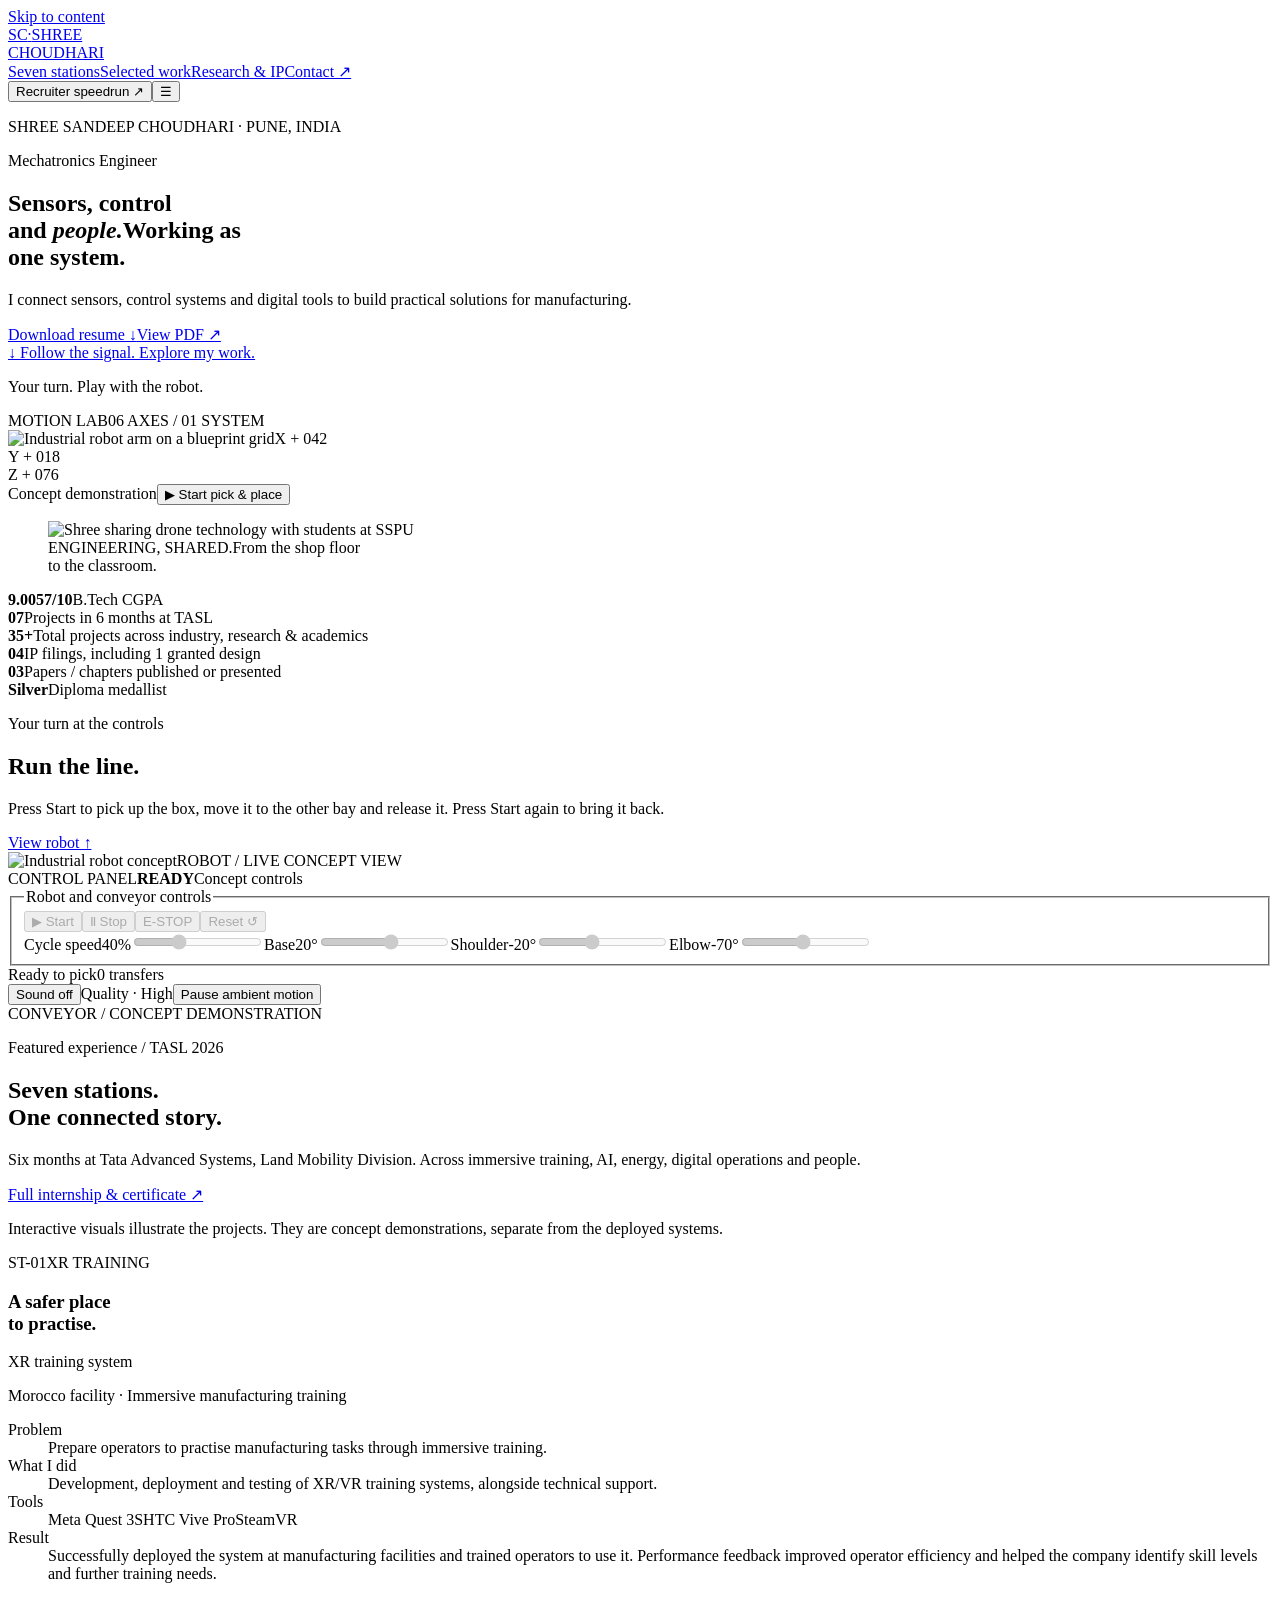
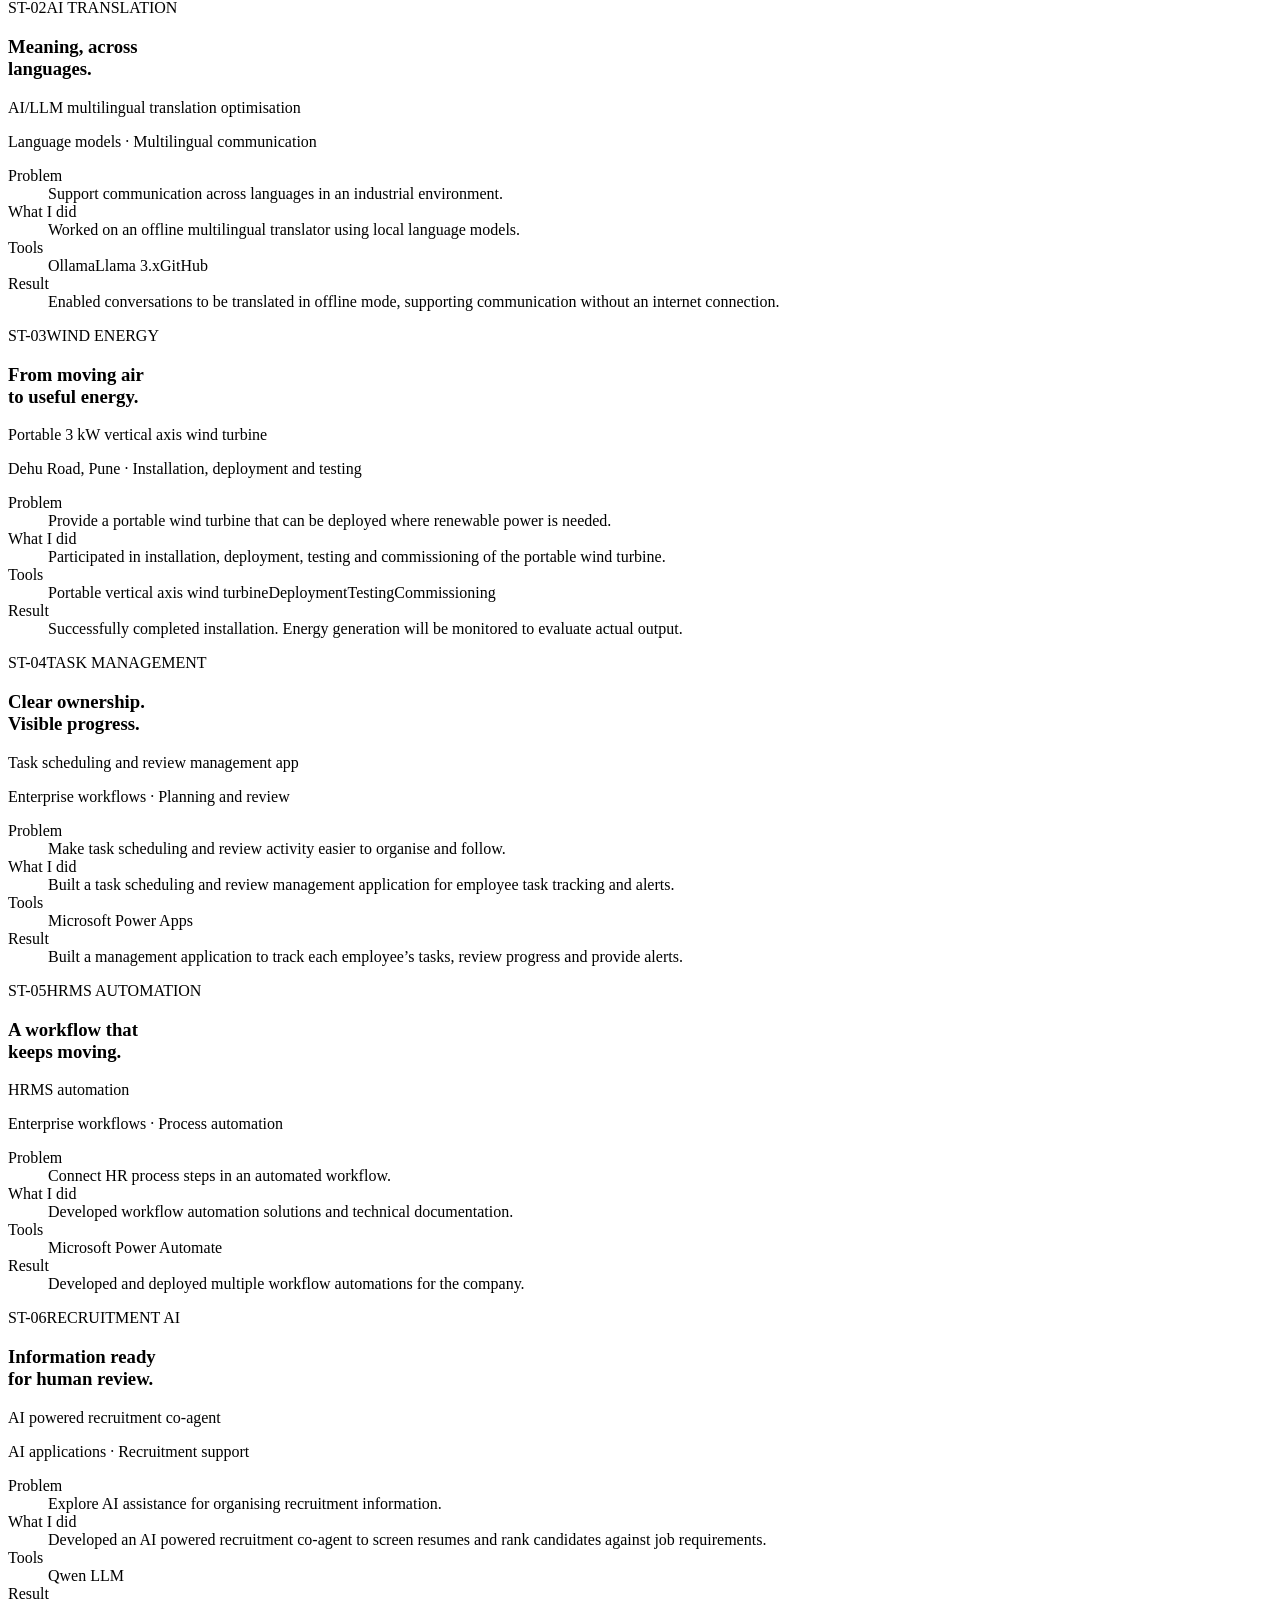
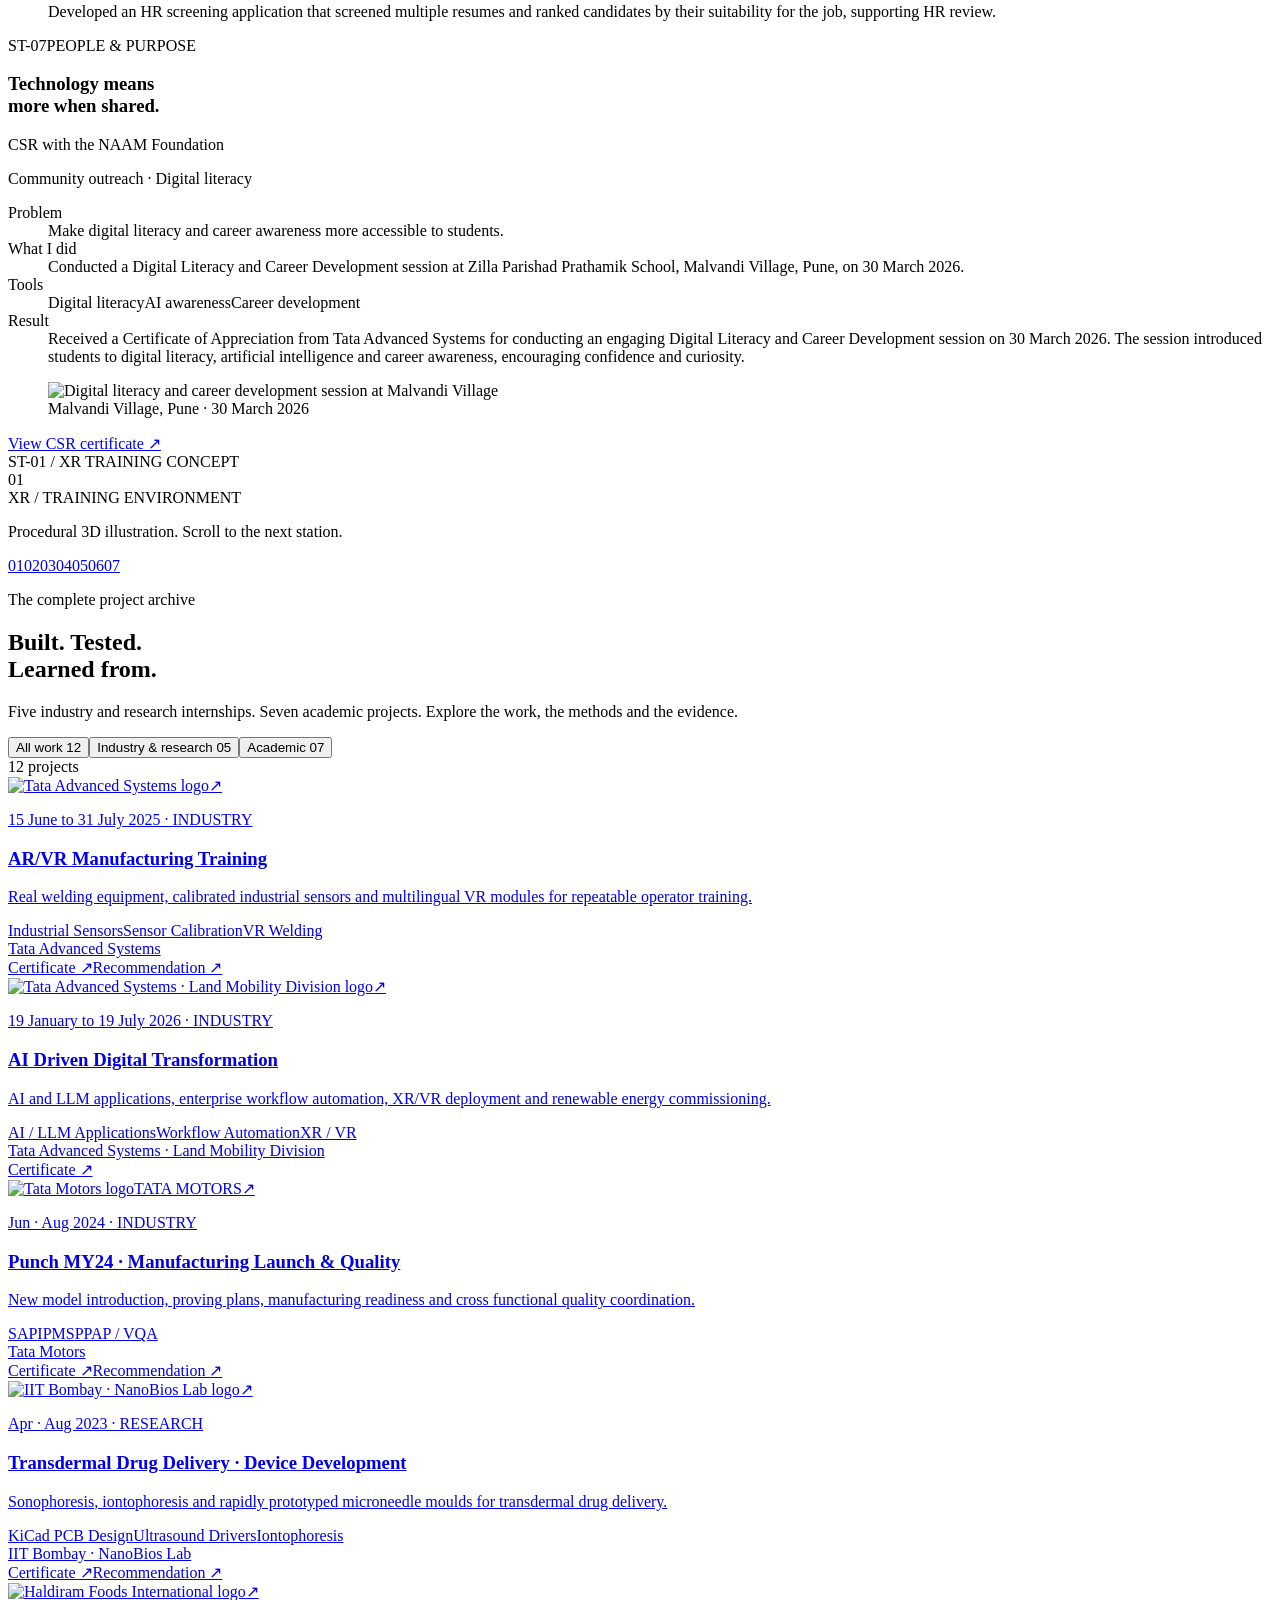
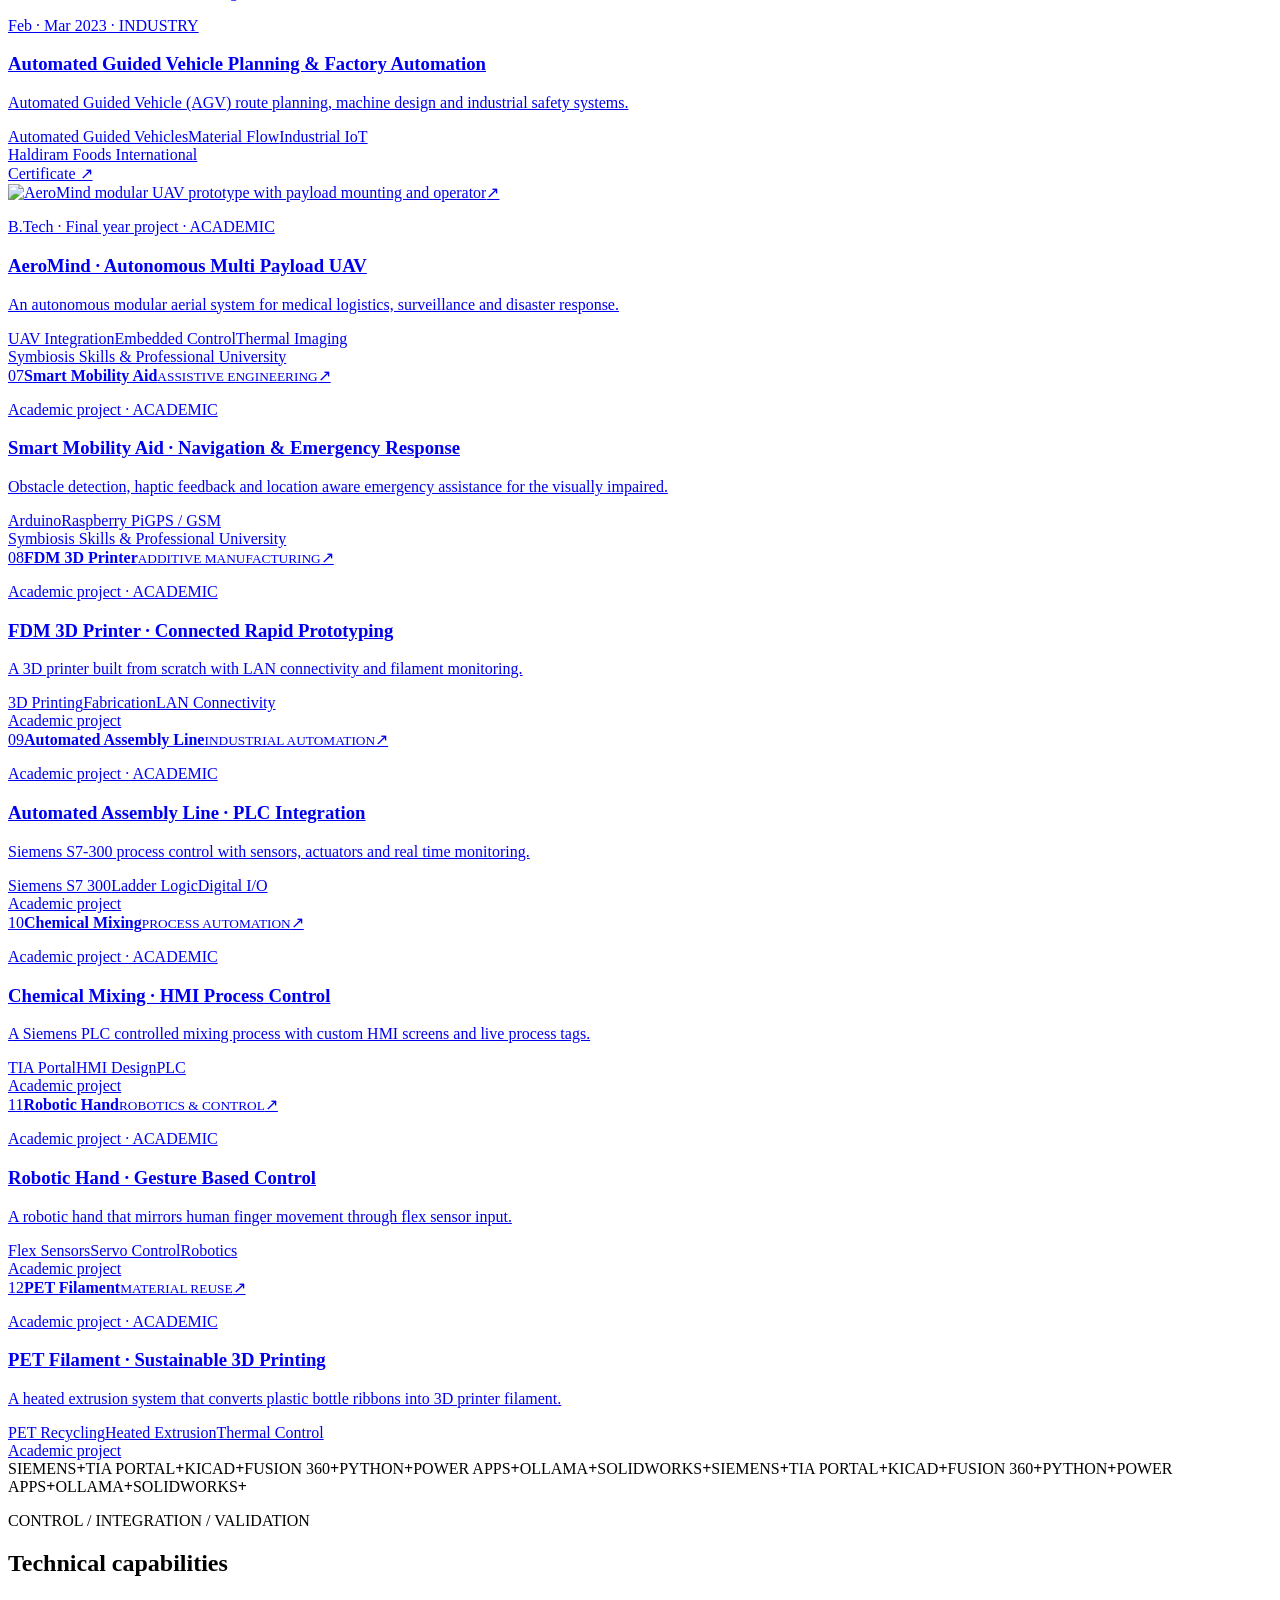
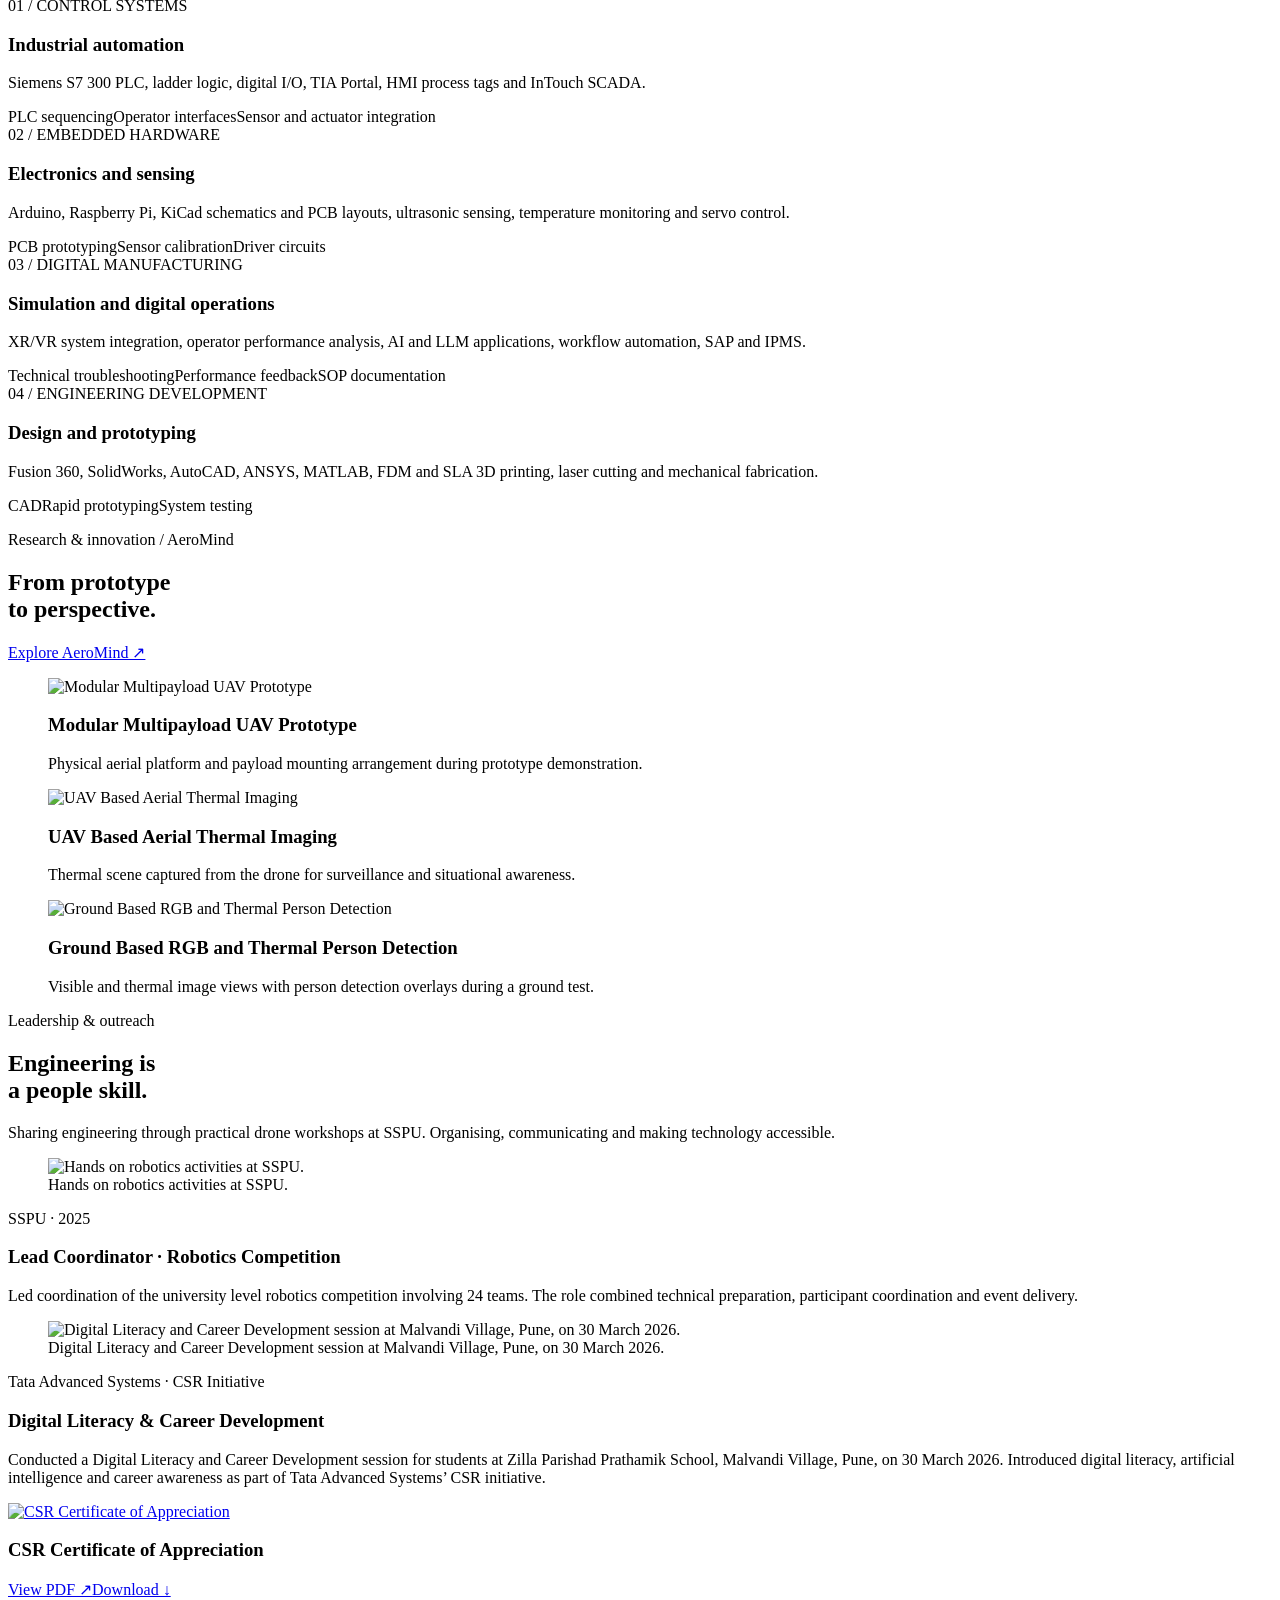
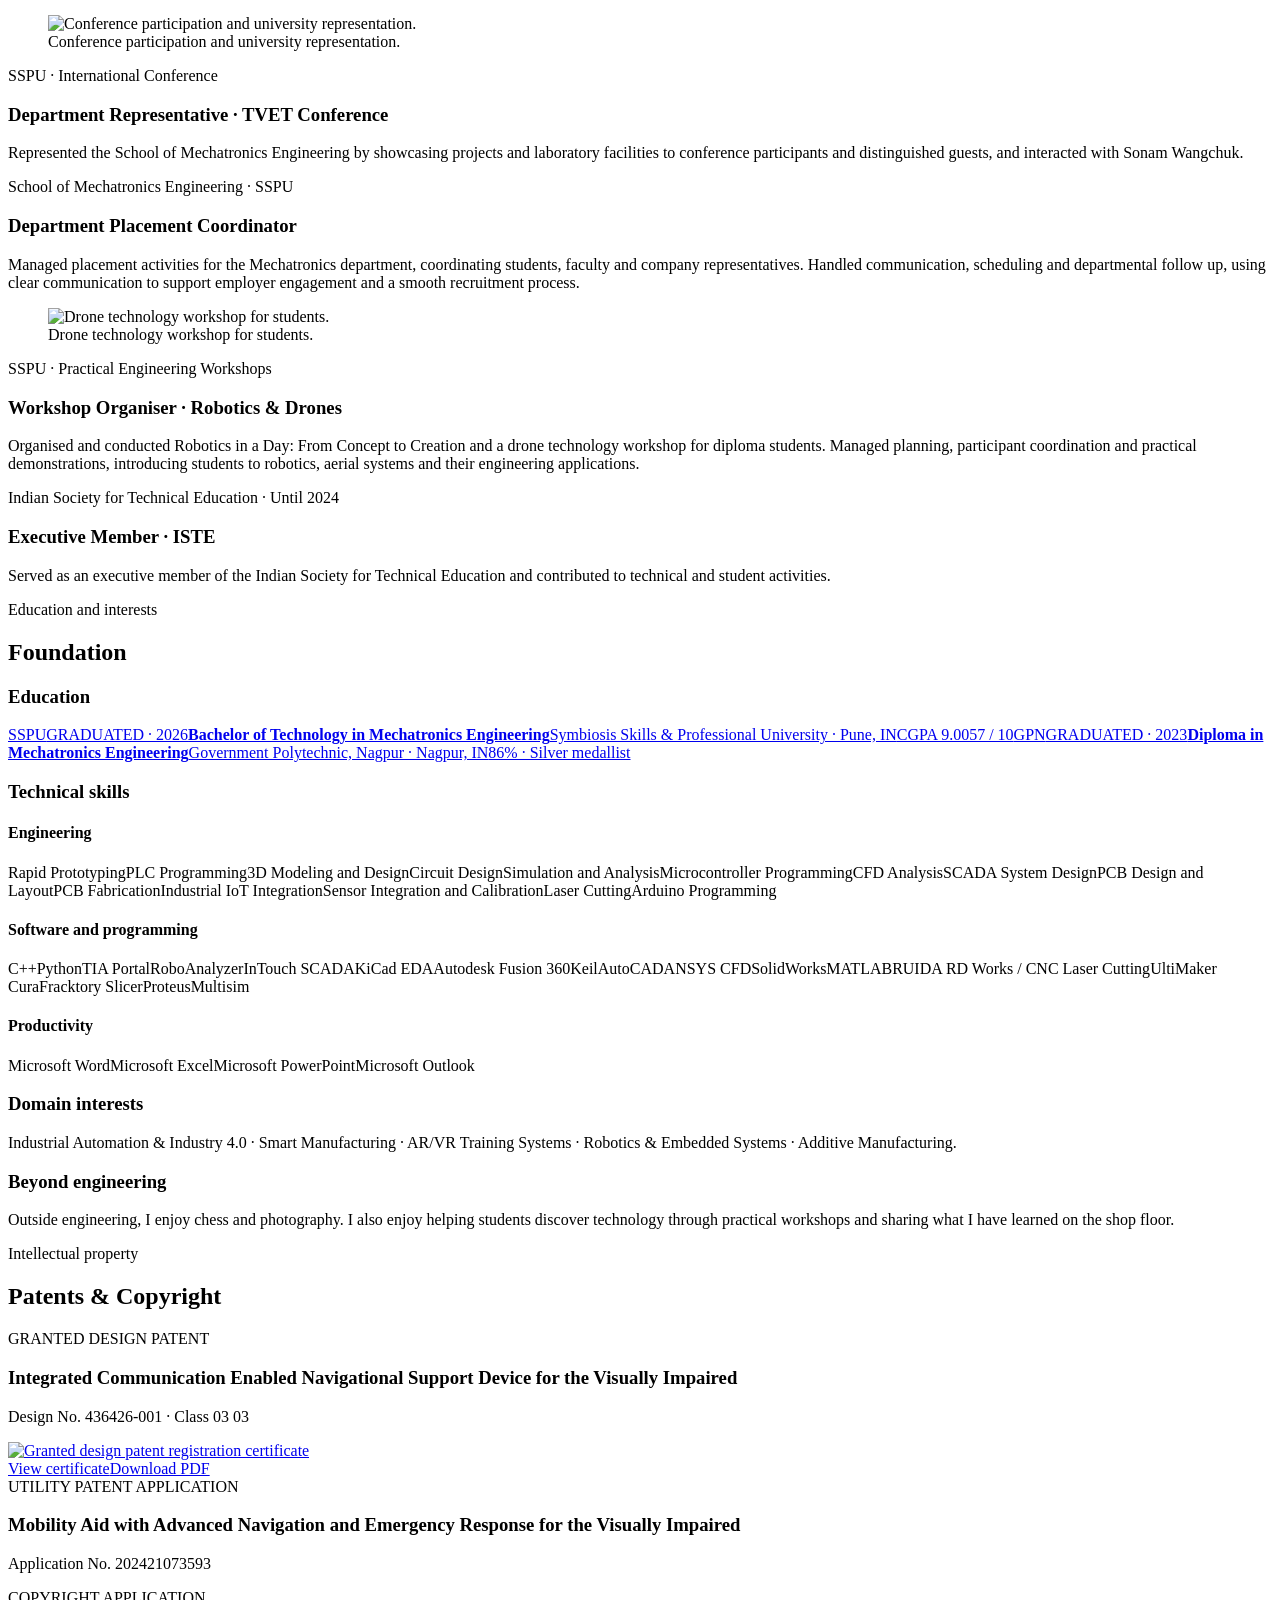
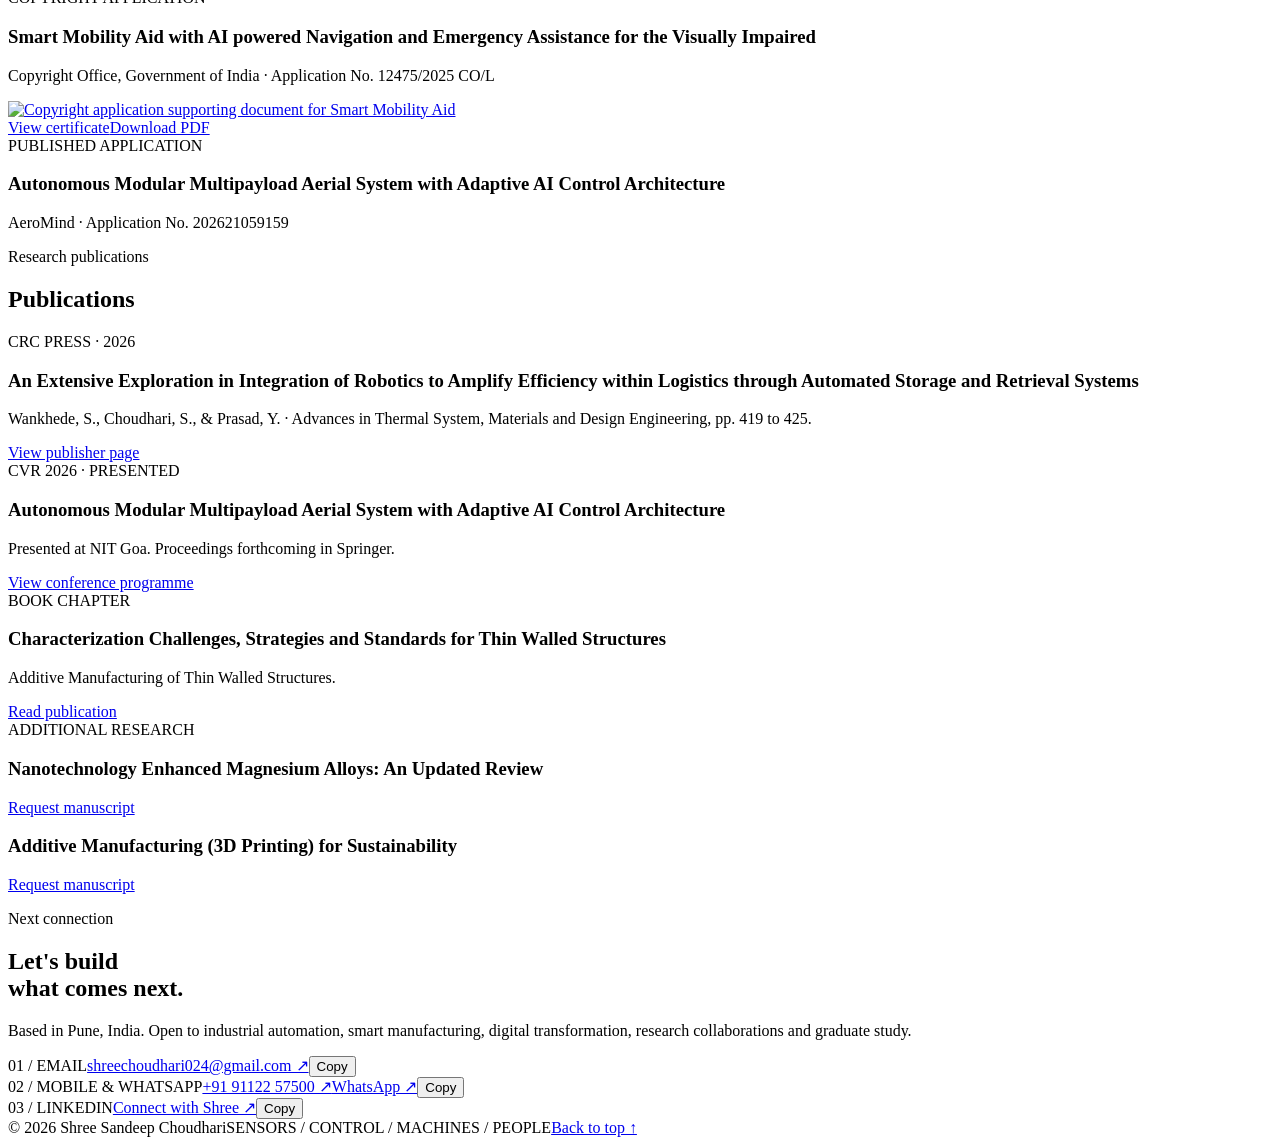
==== commit a420e574: "Improve mobile scene clarity, enlarge workshop photo and refine project summaries" ====
--- a/index.html
+++ b/index.html
@@ -1 +1 @@
-<!doctype html><html lang="en"><head><meta charset="utf-8"><meta name="viewport" content="width=device-width,initial-scale=1"><title>Shree Choudhari | Mechatronics Engineer</title><meta name="description" content="Sensors, control and people, working as one system. Explore Shree Choudhari’s industrial automation, research and digital manufacturing portfolio."><meta name="theme-color" content="#101210"><link rel="canonical" href="https://shree241.github.io/ShreeChoudhari/"><meta property="og:type" content="website"><meta property="og:title" content="Shree Choudhari | Mechatronics Engineer"><meta property="og:description" content="Sensors, control and people, working as one system. Explore Shree Choudhari’s industrial automation, research and digital manufacturing portfolio."><meta property="og:url" content="https://shree241.github.io/ShreeChoudhari/"><meta property="og:image" content="https://shree241.github.io/ShreeChoudhari/assets/drone-workshop.jpg"><meta name="twitter:card" content="summary_large_image"><meta name="twitter:image" content="https://shree241.github.io/ShreeChoudhari/assets/drone-workshop.jpg"><link rel="icon" href="/ShreeChoudhari/assets/favicon.svg"><link rel="preconnect" href="https://fonts.googleapis.com"><link rel="preconnect" href="https://fonts.gstatic.com" crossorigin><link href="https://fonts.googleapis.com/css2?family=DM+Sans:wght@400;500;600;700&family=Space+Grotesk:wght@400;500;600;700&family=IBM+Plex+Mono:wght@400;500&display=swap" rel="stylesheet"><link rel="stylesheet" href="/ShreeChoudhari/css/site.css?v=pickplace1"><script type="importmap">{"imports":{"three":"https://cdn.jsdelivr.net/npm/three@0.186.1/build/three.module.js","gsap":"https://cdn.jsdelivr.net/npm/gsap@3.13.0/index.js","gsap/ScrollTrigger":"https://cdn.jsdelivr.net/npm/gsap@3.13.0/ScrollTrigger.js","lenis":"https://cdn.jsdelivr.net/npm/lenis@1.3.11/dist/lenis.mjs"}}</script><script defer src="/ShreeChoudhari/js/site.js?v=pickplace1"></script></head><body><noscript><style>.site-header nav{display:flex;position:static;flex-wrap:wrap;padding:12px}.site-header{height:auto;min-height:100px;flex-wrap:wrap}.menu-button,.speed-button{display:none}</style></noscript><a class="skip" href="#main">Skip to content</a><div class="cursor-cross" aria-hidden="true"></div><header class="site-header"><a class="identity" href="/ShreeChoudhari/" aria-label="Shree Choudhari home"><span class="identity-mark">SC<span>·</span></span><span>SHREE<br>CHOUDHARI</span></a><nav aria-label="Main navigation"><a href="/ShreeChoudhari/#stations">Seven stations</a><a href="/ShreeChoudhari/#selected-work">Selected work</a><a href="/ShreeChoudhari/#research">Research & IP</a><a href="/ShreeChoudhari/#contact">Contact ↗</a></nav><button class="speed-button" id="speedrun" aria-controls="speedrun-dialog">Recruiter speedrun <span>↗</span></button><button class="menu-button" aria-label="Toggle navigation" aria-expanded="false">☰</button></header><div class="boot" id="boot" hidden aria-hidden="true"><div><span class="mono">SHREE CHOUDHARI / SYSTEM BOOT</span><strong id="boot-number">00<span>%</span></strong><div class="boot-track"><span></span></div><p class="mono" id="boot-status">I/O CHECK... OK</p><button id="skip-boot">Skip intro ↗</button></div></div><main id="main"><section class="hero" id="hero"><div class="hero-copy"><p class="eyebrow"><span class="live-dot"></span> SHREE SANDEEP CHOUDHARI · PUNE, INDIA</p><p class="occupation">Mechatronics Engineer</p><h1>Sensors, control<br>and <em>people.</em><span class="hero-last">Working as<br>one system.</span></h1><p class="hero-description">I connect sensors, control systems and digital tools to build practical solutions for manufacturing.</p><div class="hero-actions"><a class="button primary" href="/ShreeChoudhari/assets/shree-choudhari-resume.pdf" download>Download resume ↓</a><a class="button ghost" href="/ShreeChoudhari/assets/shree-choudhari-resume.pdf" target="_blank" rel="noopener">View PDF ↗</a></div><a class="explore-link" href="#stations"><span>↓</span> Follow the signal. Explore my work.</a></div><div class="hero-stage"><p class="robot-invite">Your turn. Play with the robot.</p><div class="stage-heading mono"><span><i class="live-dot"></i> MOTION LAB</span><span>06 AXES / 01 SYSTEM</span></div><div id="robot-view" class="robot-view scene-view"><img class="scene-fallback" src="/ShreeChoudhari/assets/robot-fallback.svg?v=3" alt="Industrial robot arm on a blueprint grid"><span class="view-coordinate" aria-hidden="true">X + 042<br>Y + 018<br>Z + 076</span></div><div class="stage-foot"><span id="robot-state" role="status">Concept demonstration</span><button id="hero-start" class="hero-start">▶ Start pick & place</button></div><figure class="human-proof"><img src="/ShreeChoudhari/assets/drone-workshop.jpg" alt="Shree sharing drone technology with students at SSPU"><figcaption><span class="mono">ENGINEERING, SHARED.</span>From the shop floor<br>to the classroom.</figcaption></figure></div></section><section class="proof-strip" aria-label="Profile at a glance"><div><strong data-exact="true">9.0057<span>/10</span></strong><span>B.Tech CGPA</span></div><div><strong>07</strong><span>Projects in 6 months at TASL</span></div><div><strong>04</strong><span>IP filings, including 1 granted design</span></div><div><strong>03</strong><span>Papers / chapters published or presented</span></div><div><strong>Silver</strong><span>Diploma medallist</span></div></section><section class="control-section" id="automation-3d"><div class="control-heading"><div><p class="eyebrow">Your turn at the controls</p><h2>Run the line.</h2></div><p>Press Start to pick up the box, move it to the other bay and release it. Press Start again to bring it back.</p><a class="text-link" href="#hero">View robot ↑</a></div><div class="control-workbench"><div id="control-preview" class="scene-view"><img class="scene-fallback" src="/ShreeChoudhari/assets/robot-fallback.svg?v=3" alt="Industrial robot concept"><span class="mono">ROBOT / LIVE CONCEPT VIEW</span></div><div class="hmi" id="hmi"><div class="hmi-readout"><span class="mono">CONTROL PANEL</span><strong id="hmi-state" role="status">READY</strong><span class="mono" id="hmi-caption">Concept controls</span></div><fieldset id="machine-controls" disabled><legend class="sr-only">Robot and conveyor controls</legend><div class="machine-actions"><button id="machine-start" class="start">▶ Start</button><button id="machine-stop">Ⅱ Stop</button><button id="machine-estop" class="estop">E-STOP</button><button id="machine-reset" class="reset">Reset ↺</button></div><div class="sliders"><label>Cycle speed<output id="speed-value">40%</output><input id="speed" type="range" min="10" max="100" value="40"></label><label>Base<output id="base-value">20°</output><input id="base" type="range" min="-160" max="160" value="20"></label><label>Shoulder<output id="shoulder-value">-20°</output><input id="shoulder" type="range" min="-65" max="45" value="-20"></label><label>Elbow<output id="elbow-value">-70°</output><input id="elbow" type="range" min="-125" max="-10" value="-70"></label></div></fieldset><div class="cycle-progress"><span id="cycle-phase" role="status">Ready to pick</span><span id="cycle-count">0 transfers</span></div><div class="hmi-options"><button id="sound-toggle" aria-pressed="false">Sound off</button><label>Quality <select id="quality"><option value="high">High</option><option value="lite">Lite</option></select></label><button id="motion-toggle" aria-pressed="false">Pause ambient motion</button></div></div></div><div id="conveyor-view" class="conveyor-view" aria-label="Conveyor concept visual"><div class="belt-track"><span></span><span></span><span></span><span></span><span></span></div><span class="mono">CONVEYOR / CONCEPT DEMONSTRATION</span></div></section><section class="section stations-section" id="stations"><div class="section-heading"><div><p class="eyebrow">Featured experience / TASL 2026</p><h2>Seven stations.<br><span>One connected story.</span></h2></div><div class="section-intro"><p>Six months at Tata Advanced Systems, Land Mobility Division. Across immersive training, AI, energy, digital operations and people.</p><a class="text-link" href="/ShreeChoudhari/projects/tasl-ai-digital-transformation/">Full internship & certificate ↗</a></div></div><p class="editor-note">Interactive visuals illustrate the projects. They are concept demonstrations, separate from the deployed systems.</p><div class="station-layout"><div class="station-stream"><div class="signal-line" aria-hidden="true"><span></span></div><article id="station-xr" class="station" data-station="0"><div class="station-index"><span>ST-01</span><span class="station-dot"></span><span>XR TRAINING</span></div><h3>A safer place<br>to practise.</h3><p class="station-name">XR training system</p><p class="station-context">Morocco facility · Immersive manufacturing training</p><dl><div><dt>Problem</dt><dd>Prepare operators to practise manufacturing tasks through immersive training.</dd></div><div><dt>What I did</dt><dd>Supported XR/VR training system deployment, testing and technical support.</dd></div><div><dt>Tools</dt><dd><div class="tags"><span>Meta Quest 3S</span><span>HTC Vive Pro</span><span>SteamVR</span></div></dd></div><div><dt>Result</dt><dd class="result-copy">Successfully deployed the system at manufacturing facilities and trained operators to use it. Performance feedback improved operator efficiency and helped the company identify skill levels and further training needs.</dd></div></dl></article><article id="station-llm" class="station" data-station="1"><div class="station-index"><span>ST-02</span><span class="station-dot"></span><span>AI TRANSLATION</span></div><h3>Meaning, across<br>languages.</h3><p class="station-name">AI/LLM multilingual translation optimisation</p><p class="station-context">Language models · Multilingual communication</p><dl><div><dt>Problem</dt><dd>Support communication across languages in an industrial environment.</dd></div><div><dt>What I did</dt><dd>Worked on an offline multilingual translator using local language models.</dd></div><div><dt>Tools</dt><dd><div class="tags"><span>Ollama</span><span>Llama 3.x</span><span>GitHub</span></div></dd></div><div><dt>Result</dt><dd class="result-copy">Enabled conversations to be translated in offline mode, supporting communication without an internet connection.</dd></div></dl></article><article id="station-wind" class="station" data-station="2"><div class="station-index"><span>ST-03</span><span class="station-dot"></span><span>WIND ENERGY</span></div><h3>From moving air<br>to useful energy.</h3><p class="station-name">3 kW vertical axis wind turbine</p><p class="station-context">CQA Dehu Road, Pune · Installation and commissioning</p><dl><div><dt>Problem</dt><dd>Integrate a vertical axis wind turbine into an on-site renewable energy installation.</dd></div><div><dt>What I did</dt><dd>Participated in installation and commissioning.</dd></div><div><dt>Tools</dt><dd><div class="tags"><span>Vertical axis wind turbine</span><span>Installation</span><span>Commissioning</span></div></dd></div><div><dt>Result</dt><dd class="result-copy">Successfully completed installation. Energy generation will be monitored to evaluate actual output.</dd></div></dl></article><article id="station-tasks" class="station" data-station="3"><div class="station-index"><span>ST-04</span><span class="station-dot"></span><span>TASK MANAGEMENT</span></div><h3>Clear ownership.<br>Visible progress.</h3><p class="station-name">Task scheduling and review management app</p><p class="station-context">Enterprise workflows · Planning and review</p><dl><div><dt>Problem</dt><dd>Make task scheduling and review activity easier to organise and follow.</dd></div><div><dt>What I did</dt><dd>Built a task scheduling and review management application for employee task tracking and alerts.</dd></div><div><dt>Tools</dt><dd><div class="tags"><span>Microsoft Power Apps</span></div></dd></div><div><dt>Result</dt><dd class="result-copy">Built a management application to track each employee’s tasks, review progress and provide alerts.</dd></div></dl></article><article id="station-hrms" class="station" data-station="4"><div class="station-index"><span>ST-05</span><span class="station-dot"></span><span>HRMS AUTOMATION</span></div><h3>A workflow that<br>keeps moving.</h3><p class="station-name">HRMS automation</p><p class="station-context">Enterprise workflows · Process automation</p><dl><div><dt>Problem</dt><dd>Connect HR process steps in an automated workflow.</dd></div><div><dt>What I did</dt><dd>Developed workflow automation solutions and technical documentation.</dd></div><div><dt>Tools</dt><dd><div class="tags"><span>Microsoft Power Automate</span></div></dd></div><div><dt>Result</dt><dd class="result-copy">Developed and deployed multiple workflow automations for the company.</dd></div></dl></article><article id="station-agent" class="station" data-station="5"><div class="station-index"><span>ST-06</span><span class="station-dot"></span><span>RECRUITMENT AI</span></div><h3>Information ready<br>for human review.</h3><p class="station-name">AI powered recruitment co-agent</p><p class="station-context">AI applications · Recruitment support</p><dl><div><dt>Problem</dt><dd>Explore AI assistance for organising recruitment information.</dd></div><div><dt>What I did</dt><dd>Developed an AI powered recruitment co-agent to screen resumes and rank candidates against job requirements.</dd></div><div><dt>Tools</dt><dd><div class="tags"><span>Qwen LLM</span></div></dd></div><div><dt>Result</dt><dd class="result-copy">Developed an HR screening application that screened multiple resumes and ranked candidates by their suitability for the job, supporting HR review.</dd></div></dl></article><article id="station-csr" class="station" data-station="6"><div class="station-index"><span>ST-07</span><span class="station-dot"></span><span>PEOPLE & PURPOSE</span></div><h3>Technology means<br>more when shared.</h3><p class="station-name">CSR with the NAAM Foundation</p><p class="station-context">Community outreach · Digital literacy</p><dl><div><dt>Problem</dt><dd>Make digital literacy and career awareness more accessible to students.</dd></div><div><dt>What I did</dt><dd>Conducted a Digital Literacy and Career Development session at Zilla Parishad Prathamik School, Malvandi Village, Pune, on 30 March 2026.</dd></div><div><dt>Tools</dt><dd><div class="tags"><span>Digital literacy</span><span>AI awareness</span><span>Career development</span></div></dd></div><div><dt>Result</dt><dd class="result-copy">Received a Certificate of Appreciation from Tata Advanced Systems for conducting an engaging Digital Literacy and Career Development session on 30 March 2026. The session introduced students to digital literacy, artificial intelligence and career awareness, encouraging confidence and curiosity.</dd></div></dl><figure class="csr-photo"><img src="/ShreeChoudhari/assets/digital-literacy-csr.jpg" alt="Digital literacy and career development session at Malvandi Village" loading="lazy"><figcaption>Malvandi Village, Pune · 30 March 2026</figcaption></figure><a class="text-link" href="/ShreeChoudhari/assets/csr-certificate.pdf" target="_blank" rel="noopener">View CSR certificate ↗</a></article></div><aside class="station-visual"><div class="station-console"><div class="console-top mono"><span id="active-station">ST-01 / XR TRAINING</span><span><i class="live-dot"></i> CONCEPT</span></div><div id="station-view" class="scene-view"><div class="station-fallback" aria-hidden="true"><img id="station-fallback-image" src="/ShreeChoudhari/assets/station-1-fallback.svg?v=3" alt="" loading="lazy"><span>01</span></div></div><div class="console-bottom"><span class="mono" id="station-readout">XR / TRAINING ENVIRONMENT</span><div class="station-meter" aria-hidden="true"><i></i><i></i><i></i><i></i><i></i></div></div><p id="station-illustration">Procedural 3D illustration. Scroll to the next station.</p><div class="station-nav" aria-label="Jump to station"><a href="#station-xr" aria-label="Station 1: XR training system" aria-current="true">01</a><a href="#station-llm" aria-label="Station 2: AI/LLM multilingual translation optimisation" >02</a><a href="#station-wind" aria-label="Station 3: 3 kW vertical axis wind turbine" >03</a><a href="#station-tasks" aria-label="Station 4: Task scheduling and review management app" >04</a><a href="#station-hrms" aria-label="Station 5: HRMS automation" >05</a><a href="#station-agent" aria-label="Station 6: AI powered recruitment co-agent" >06</a><a href="#station-csr" aria-label="Station 7: CSR with the NAAM Foundation" >07</a></div></div></aside></div></section><section class="section" id="selected-work"><div class="section-heading"><div><p class="eyebrow">The complete project archive</p><h2>Built. Tested.<br><span>Learned from.</span></h2></div><p>Five industry and research internships. Seven academic projects. Explore the work, the methods and the evidence.</p></div><div class="filter-bar"><div role="group" aria-label="Filter projects"><button data-filter="all" aria-pressed="true">All work <span>12</span></button><button data-filter="corporate" aria-pressed="false">Industry & research <span>05</span></button><button data-filter="academic" aria-pressed="false">Academic <span>07</span></button></div><span id="project-count" class="mono" aria-live="polite">12 projects</span></div><div class="project-grid"><article class="project-card" data-category="corporate"><a class="project-open" href="/ShreeChoudhari/projects/tasl-vr-welding/?from=all"><div class="project-visual logo-visual brand-tasl"><img src="/ShreeChoudhari/assets/tasl-logo.png" alt="Tata Advanced Systems logo" loading="lazy"><span class="card-arrow">↗</span></div><div class="project-copy"><p class="mono">15 June to 31 July 2025 · INDUSTRY</p><h3>AR/VR Manufacturing Training</h3><p>Real welding equipment, calibrated industrial sensors and multilingual VR modules for repeatable operator training.</p><div class="tags"><span>Industrial Sensors</span><span>Sensor Calibration</span><span>VR Welding</span></div><span class="project-org">Tata Advanced Systems</span></div></a><div class="card-document-links"><a href="/ShreeChoudhari/assets/tasl-2025-certificate.pdf" target="_blank" rel="noopener">Certificate ↗</a><a href="/ShreeChoudhari/assets/tasl-2025-lor.pdf" target="_blank" rel="noopener">Recommendation ↗</a></div></article><article class="project-card" data-category="corporate"><a class="project-open" href="/ShreeChoudhari/projects/tasl-ai-digital-transformation/?from=all"><div class="project-visual logo-visual brand-tasl"><img src="/ShreeChoudhari/assets/tasl-logo.png" alt="Tata Advanced Systems · Land Mobility Division logo" loading="lazy"><span class="card-arrow">↗</span></div><div class="project-copy"><p class="mono">19 January to 19 July 2026 · INDUSTRY</p><h3>AI Driven Digital Transformation</h3><p>AI and LLM applications, enterprise workflow automation, XR/VR deployment and renewable energy commissioning.</p><div class="tags"><span>AI / LLM Applications</span><span>Workflow Automation</span><span>XR / VR</span></div><span class="project-org">Tata Advanced Systems · Land Mobility Division</span></div></a><div class="card-document-links"><a href="/ShreeChoudhari/assets/tasl-2026-certificate.pdf" target="_blank" rel="noopener">Certificate ↗</a></div></article><article class="project-card" data-category="corporate"><a class="project-open" href="/ShreeChoudhari/projects/tata-motors-launch/?from=all"><div class="project-visual logo-visual brand-tata-motors"><img src="/ShreeChoudhari/assets/tata-motors-wordmark.svg" alt="Tata Motors logo" loading="lazy"><span class="logo-title">TATA MOTORS</span><span class="card-arrow">↗</span></div><div class="project-copy"><p class="mono">Jun · Aug 2024 · INDUSTRY</p><h3>Punch MY24 · Manufacturing Launch &amp; Quality</h3><p>New model introduction, proving plans, manufacturing readiness and cross functional quality coordination.</p><div class="tags"><span>SAP</span><span>IPMS</span><span>PPAP / VQA</span></div><span class="project-org">Tata Motors</span></div></a><div class="card-document-links"><a href="/ShreeChoudhari/assets/tata-motors-certificate.pdf" target="_blank" rel="noopener">Certificate ↗</a><a href="/ShreeChoudhari/assets/tata-motors-lor.pdf" target="_blank" rel="noopener">Recommendation ↗</a></div></article><article class="project-card" data-category="corporate"><a class="project-open" href="/ShreeChoudhari/projects/iit-bombay-drug-delivery/?from=all"><div class="project-visual logo-visual brand-iitb"><img src="/ShreeChoudhari/assets/iitb-official.png" alt="IIT Bombay · NanoBios Lab logo" loading="lazy"><span class="card-arrow">↗</span></div><div class="project-copy"><p class="mono">Apr · Aug 2023 · RESEARCH</p><h3>Transdermal Drug Delivery · Device Development</h3><p>Sonophoresis, iontophoresis and rapidly prototyped microneedle moulds for transdermal drug delivery.</p><div class="tags"><span>KiCad PCB Design</span><span>Ultrasound Drivers</span><span>Iontophoresis</span></div><span class="project-org">IIT Bombay · NanoBios Lab</span></div></a><div class="card-document-links"><a href="/ShreeChoudhari/assets/iit-bombay-certificate.pdf" target="_blank" rel="noopener">Certificate ↗</a><a href="/ShreeChoudhari/assets/iit-bombay-lor.pdf" target="_blank" rel="noopener">Recommendation ↗</a></div></article><article class="project-card" data-category="corporate"><a class="project-open" href="/ShreeChoudhari/projects/haldiram-factory-automation/?from=all"><div class="project-visual logo-visual brand-haldiram"><img src="/ShreeChoudhari/assets/haldiram-logo.png" alt="Haldiram Foods International logo" loading="lazy"><span class="card-arrow">↗</span></div><div class="project-copy"><p class="mono">Feb · Mar 2023 · INDUSTRY</p><h3>Automated Guided Vehicle Planning &amp; Factory Automation</h3><p>Automated Guided Vehicle (AGV) route planning, machine design and industrial safety systems.</p><div class="tags"><span>Automated Guided Vehicles</span><span>Material Flow</span><span>Industrial IoT</span></div><span class="project-org">Haldiram Foods International</span></div></a><div class="card-document-links"><a href="/ShreeChoudhari/assets/haldiram-certificate.pdf" target="_blank" rel="noopener">Certificate ↗</a></div></article><article class="project-card" data-category="academic"><a class="project-open" href="/ShreeChoudhari/projects/aeromind/?from=all"><div class="project-visual "><img src="/ShreeChoudhari/assets/aeromind-uav-prototype.jpg" alt="AeroMind modular UAV prototype with payload mounting and operator" loading="lazy"><span class="card-arrow">↗</span></div><div class="project-copy"><p class="mono">B.Tech · Final year project · ACADEMIC</p><h3>AeroMind · Autonomous Multi Payload UAV</h3><p>An autonomous modular aerial system for medical logistics, surveillance and disaster response.</p><div class="tags"><span>UAV Integration</span><span>Embedded Control</span><span>Thermal Imaging</span></div><span class="project-org">Symbiosis Skills &amp; Professional University</span></div></a></article><article class="project-card" data-category="academic"><a class="project-open" href="/ShreeChoudhari/projects/smart-mobility-aid/?from=all"><div class="project-visual "><span class="project-illustration"><span class="project-number">07</span><strong>Smart Mobility Aid</strong><small>ASSISTIVE ENGINEERING</small></span><span class="card-arrow">↗</span></div><div class="project-copy"><p class="mono">Academic project · ACADEMIC</p><h3>Smart Mobility Aid · Navigation &amp; Emergency Response</h3><p>Obstacle detection, haptic feedback and location aware emergency assistance for the visually impaired.</p><div class="tags"><span>Arduino</span><span>Raspberry Pi</span><span>GPS / GSM</span></div><span class="project-org">Symbiosis Skills &amp; Professional University</span></div></a></article><article class="project-card" data-category="academic"><a class="project-open" href="/ShreeChoudhari/projects/fdm-printer/?from=all"><div class="project-visual "><span class="project-illustration"><span class="project-number">08</span><strong>FDM 3D Printer</strong><small>ADDITIVE MANUFACTURING</small></span><span class="card-arrow">↗</span></div><div class="project-copy"><p class="mono">Academic project · ACADEMIC</p><h3>FDM 3D Printer · Connected Rapid Prototyping</h3><p>A 3D printer built from scratch with LAN connectivity and filament monitoring.</p><div class="tags"><span>3D Printing</span><span>Fabrication</span><span>LAN Connectivity</span></div><span class="project-org">Academic project</span></div></a></article><article class="project-card" data-category="academic"><a class="project-open" href="/ShreeChoudhari/projects/plc-assembly-line/?from=all"><div class="project-visual "><span class="project-illustration"><span class="project-number">09</span><strong>Automated Assembly Line</strong><small>INDUSTRIAL AUTOMATION</small></span><span class="card-arrow">↗</span></div><div class="project-copy"><p class="mono">Academic project · ACADEMIC</p><h3>Automated Assembly Line · PLC Integration</h3><p>Siemens S7-300 process control with sensors, actuators and real time monitoring.</p><div class="tags"><span>Siemens S7 300</span><span>Ladder Logic</span><span>Digital I/O</span></div><span class="project-org">Academic project</span></div></a></article><article class="project-card" data-category="academic"><a class="project-open" href="/ShreeChoudhari/projects/hmi-chemical-mixing/?from=all"><div class="project-visual "><span class="project-illustration"><span class="project-number">10</span><strong>Chemical Mixing</strong><small>PROCESS AUTOMATION</small></span><span class="card-arrow">↗</span></div><div class="project-copy"><p class="mono">Academic project · ACADEMIC</p><h3>Chemical Mixing · HMI Process Control</h3><p>A Siemens PLC controlled mixing process with custom HMI screens and live process tags.</p><div class="tags"><span>TIA Portal</span><span>HMI Design</span><span>PLC</span></div><span class="project-org">Academic project</span></div></a></article><article class="project-card" data-category="academic"><a class="project-open" href="/ShreeChoudhari/projects/flex-sensor-hand/?from=all"><div class="project-visual "><span class="project-illustration"><span class="project-number">11</span><strong>Robotic Hand</strong><small>ROBOTICS &amp; CONTROL</small></span><span class="card-arrow">↗</span></div><div class="project-copy"><p class="mono">Academic project · ACADEMIC</p><h3>Robotic Hand · Gesture Based Control</h3><p>A robotic hand that mirrors human finger movement through flex sensor input.</p><div class="tags"><span>Flex Sensors</span><span>Servo Control</span><span>Robotics</span></div><span class="project-org">Academic project</span></div></a></article><article class="project-card" data-category="academic"><a class="project-open" href="/ShreeChoudhari/projects/pet-filament/?from=all"><div class="project-visual "><span class="project-illustration"><span class="project-number">12</span><strong>PET Filament</strong><small>MATERIAL REUSE</small></span><span class="card-arrow">↗</span></div><div class="project-copy"><p class="mono">Academic project · ACADEMIC</p><h3>PET Filament · Sustainable 3D Printing</h3><p>A heated extrusion system that converts plastic bottle ribbons into 3D printer filament.</p><div class="tags"><span>PET Recycling</span><span>Heated Extrusion</span><span>Thermal Control</span></div><span class="project-org">Academic project</span></div></a></article></div></section><div class="tools-marquee" aria-label="Tools: Siemens, TIA Portal, KiCad, Fusion 360, Python, Power Apps, Ollama, SolidWorks"><div aria-hidden="true"><span>SIEMENS</span><b>+</b><span>TIA PORTAL</span><b>+</b><span>KICAD</span><b>+</b><span>FUSION 360</span><b>+</b><span>PYTHON</span><b>+</b><span>POWER APPS</span><b>+</b><span>OLLAMA</span><b>+</b><span>SOLIDWORKS</span><b>+</b><span>SIEMENS</span><b>+</b><span>TIA PORTAL</span><b>+</b><span>KICAD</span><b>+</b><span>FUSION 360</span><b>+</b><span>PYTHON</span><b>+</b><span>POWER APPS</span><b>+</b><span>OLLAMA</span><b>+</b><span>SOLIDWORKS</span><b>+</b></div></div><section id="technical-skills" class="section"><p class="eyebrow accent">CONTROL / INTEGRATION / VALIDATION</p><h2>Technical capabilities</h2><div class="skills-grid"><article><span class="log-label">01 / CONTROL SYSTEMS</span><h3>Industrial automation</h3><p>Siemens S7 300 PLC, ladder logic, digital I/O, TIA Portal, HMI process tags and InTouch SCADA.</p><div class="stack"><span>PLC sequencing</span><span>Operator interfaces</span><span>Sensor and actuator integration</span></div></article><article><span class="log-label">02 / EMBEDDED HARDWARE</span><h3>Electronics and sensing</h3><p>Arduino, Raspberry Pi, KiCad schematics and PCB layouts, ultrasonic sensing, temperature monitoring and servo control.</p><div class="stack"><span>PCB prototyping</span><span>Sensor calibration</span><span>Driver circuits</span></div></article><article><span class="log-label">03 / DIGITAL MANUFACTURING</span><h3>Simulation and digital operations</h3><p>XR/VR system integration, operator performance analysis, AI and LLM applications, workflow automation, SAP and IPMS.</p><div class="stack"><span>Technical troubleshooting</span><span>Performance feedback</span><span>SOP documentation</span></div></article><article><span class="log-label">04 / ENGINEERING DEVELOPMENT</span><h3>Design and prototyping</h3><p>Fusion 360, SolidWorks, AutoCAD, ANSYS, MATLAB, FDM and SLA 3D printing, laser cutting and mechanical fabrication.</p><div class="stack"><span>CAD</span><span>Rapid prototyping</span><span>System testing</span></div></article></div></section><section class="section research-gallery" id="engineering-practice"><div class="section-heading"><div><p class="eyebrow">Research & innovation / AeroMind</p><h2>From prototype<br><span>to perspective.</span></h2></div><a class="text-link" href="/ShreeChoudhari/projects/aeromind/">Explore AeroMind ↗</a></div><div class="technical-gallery"><figure><img src="/ShreeChoudhari/assets/aeromind-uav-prototype.jpg" alt="Modular Multipayload UAV Prototype" loading="lazy"><figcaption><h3>Modular Multipayload UAV Prototype</h3><p>Physical aerial platform and payload mounting arrangement during prototype demonstration.</p></figcaption></figure><figure><img src="/ShreeChoudhari/assets/uav-aerial-thermal-imaging.jpg" alt="UAV Based Aerial Thermal Imaging" loading="lazy"><figcaption><h3>UAV Based Aerial Thermal Imaging</h3><p>Thermal scene captured from the drone for surveillance and situational awareness.</p></figcaption></figure><figure><img src="/ShreeChoudhari/assets/thermal-vision-person-detection.jpg" alt="Ground Based RGB and Thermal Person Detection" loading="lazy"><figcaption><h3>Ground Based RGB and Thermal Person Detection</h3><p>Visible and thermal image views with person detection overlays during a ground test.</p></figcaption></figure></div></section><section class="section" id="leadership"><div class="section-heading"><div><p class="eyebrow">Leadership & outreach</p><h2>Engineering is<br><span>a people skill.</span></h2></div><p>Sharing engineering through practical drone workshops at SSPU. Organising, communicating and making technology accessible.</p></div><div class="leadership-grid"><article class="leadership-card"><figure><img src="/ShreeChoudhari/assets/robotics-workshop.jpg" alt="Hands on robotics activities at SSPU." loading="lazy"><figcaption>Hands on robotics activities at SSPU.</figcaption></figure><div class="leadership-copy"><p class="eyebrow">SSPU · 2025</p><h3>Lead Coordinator · Robotics Competition</h3><p>Led coordination of the university level robotics competition involving 24 teams. The role combined technical preparation, participant coordination and event delivery.</p></div></article><article class="leadership-card"><figure><img src="/ShreeChoudhari/assets/digital-literacy-csr.jpg" alt="Digital Literacy and Career Development session at Malvandi Village, Pune, on 30 March 2026." loading="lazy"><figcaption>Digital Literacy and Career Development session at Malvandi Village, Pune, on 30 March 2026.</figcaption></figure><div class="leadership-copy"><p class="eyebrow">Tata Advanced Systems · CSR Initiative</p><h3>Digital Literacy &amp; Career Development</h3><p>Conducted a Digital Literacy and Career Development session for students at Zilla Parishad Prathamik School, Malvandi Village, Pune, on 30 March 2026. Introduced digital literacy, artificial intelligence and career awareness as part of Tata Advanced Systems’ CSR initiative.</p><div class="document-grid"><article class="document-card"><a href="/ShreeChoudhari/assets/csr-certificate.pdf" target="_blank" rel="noopener"><img src="/ShreeChoudhari/assets/csr-certificate-preview.jpg" loading="lazy" alt="CSR Certificate of Appreciation"></a><h3>CSR Certificate of Appreciation</h3><div class="document-actions"><a href="/ShreeChoudhari/assets/csr-certificate.pdf" target="_blank" rel="noopener">View PDF ↗</a><a href="/ShreeChoudhari/assets/csr-certificate.pdf" download>Download ↓</a></div></article></div></div></article><article class="leadership-card"><figure><img src="/ShreeChoudhari/assets/tvet-conference.jpg" alt="Conference participation and university representation." loading="lazy"><figcaption>Conference participation and university representation.</figcaption></figure><div class="leadership-copy"><p class="eyebrow">SSPU · International Conference</p><h3>Department Representative · TVET Conference</h3><p>Represented the School of Mechatronics Engineering by showcasing projects and laboratory facilities to conference participants and distinguished guests, and interacted with Sonam Wangchuk.</p></div></article><article class="leadership-card"><div class="leadership-copy"><p class="eyebrow">School of Mechatronics Engineering · SSPU</p><h3>Department Placement Coordinator</h3><p>Managed placement activities for the Mechatronics department, coordinating students, faculty and company representatives. Handled communication, scheduling and departmental follow up, using clear communication to support employer engagement and a smooth recruitment process.</p></div></article><article class="leadership-card"><figure><img src="/ShreeChoudhari/assets/drone-workshop.jpg" alt="Drone technology workshop for students." loading="lazy"><figcaption>Drone technology workshop for students.</figcaption></figure><div class="leadership-copy"><p class="eyebrow">SSPU · Practical Engineering Workshops</p><h3>Workshop Organiser · Robotics &amp; Drones</h3><p>Organised and conducted Robotics in a Day: From Concept to Creation and a drone technology workshop for diploma students. Managed planning, participant coordination and practical demonstrations, introducing students to robotics, aerial systems and their engineering applications.</p></div></article><article class="leadership-card"><div class="leadership-copy"><p class="eyebrow">Indian Society for Technical Education · Until 2024</p><h3>Executive Member · ISTE</h3><p>Served as an executive member of the Indian Society for Technical Education and contributed to technical and student activities.</p></div></article></div></section><section id="foundation" class="section"><p class="eyebrow accent">Education and interests</p><h2>Foundation</h2><div class="foundation-grid"><div><h3 class="log-label">Education</h3><a class="education-row" href="/ShreeChoudhari/education/sspu-btech-mechatronics/"><span class="institution">SSPU</span><span class="education-copy"><span class="mono muted">GRADUATED · 2026</span><strong>Bachelor of Technology in Mechatronics Engineering</strong><span>Symbiosis Skills &amp; Professional University · Pune, IN</span><span class="education-score">CGPA 9.0057 / 10</span></span></a><a class="education-row" href="/ShreeChoudhari/education/gpn-diploma-mechatronics/"><span class="institution">GPN</span><span class="education-copy"><span class="mono muted">GRADUATED · 2023</span><strong>Diploma in Mechatronics Engineering</strong><span>Government Polytechnic, Nagpur · Nagpur, IN</span><span class="education-score">86% · Silver medallist</span></span></a></div><div class="foundation-notes"><div><h3 class="log-label">Technical skills</h3><div class="foundation-skill-group"><h4>Engineering</h4><div class="tags"><span>Rapid Prototyping</span><span>PLC Programming</span><span>3D Modeling and Design</span><span>Circuit Design</span><span>Simulation and Analysis</span><span>Microcontroller Programming</span><span>CFD Analysis</span><span>SCADA System Design</span><span>PCB Design and Layout</span><span>PCB Fabrication</span><span>Industrial IoT Integration</span><span>Sensor Integration and Calibration</span><span>Laser Cutting</span><span>Arduino Programming</span></div></div><div class="foundation-skill-group"><h4>Software and programming</h4><div class="tags"><span>C++</span><span>Python</span><span>TIA Portal</span><span>RoboAnalyzer</span><span>InTouch SCADA</span><span>KiCad EDA</span><span>Autodesk Fusion 360</span><span>Keil</span><span>AutoCAD</span><span>ANSYS CFD</span><span>SolidWorks</span><span>MATLAB</span><span>RUIDA RD Works / CNC Laser Cutting</span><span>UltiMaker Cura</span><span>Fracktory Slicer</span><span>Proteus</span><span>Multisim</span></div></div><div class="foundation-skill-group"><h4>Productivity</h4><div class="tags"><span>Microsoft Word</span><span>Microsoft Excel</span><span>Microsoft PowerPoint</span><span>Microsoft Outlook</span></div></div></div><div><h3 class="log-label">Domain interests</h3><p>Industrial Automation &amp; Industry 4.0 · Smart Manufacturing · AR/VR Training Systems · Robotics &amp; Embedded Systems · Additive Manufacturing.</p></div><div><h3 class="log-label">Beyond engineering</h3><p>Outside engineering, I enjoy chess and photography. I also enjoy helping students discover technology through practical workshops and sharing what I have learned on the shop floor.</p></div></div></div></section><section id="research" class="section"><p class="eyebrow accent">Intellectual property</p><h2>Patents &amp; Copyright</h2><div class="ip-grid"><div class="ip-column"><article class="record certificate-record"><span class="badge">GRANTED DESIGN PATENT</span><h3>Integrated Communication Enabled Navigational Support Device for the Visually Impaired</h3><p>Design No. 436426-001 · Class 03 03</p><a href="/ShreeChoudhari/assets/design-patent-certificate.pdf" target="_blank" rel="noopener"><img class="certificate-preview" src="/ShreeChoudhari/assets/design-patent-preview.jpg" alt="Granted design patent registration certificate" loading="lazy"></a><div class="certificate-actions"><a class="pill secondary" href="/ShreeChoudhari/assets/design-patent-certificate.pdf" target="_blank" rel="noopener">View certificate</a><a class="text-link" href="/ShreeChoudhari/assets/design-patent-certificate.pdf" download="">Download PDF</a></div></article><article class="record"><span class="badge">UTILITY PATENT APPLICATION</span><h3>Mobility Aid with Advanced Navigation and Emergency Response for the Visually Impaired</h3><p>Application No. 202421073593</p></article></div><div class="ip-column"><article class="record certificate-record"><span class="badge">COPYRIGHT APPLICATION</span><h3>Smart Mobility Aid with AI powered Navigation and Emergency Assistance for the Visually Impaired</h3><p>Copyright Office, Government of India · Application No. 12475/2025 CO/L</p><a href="/ShreeChoudhari/assets/copyright-certificate.pdf" target="_blank" rel="noopener"><img class="certificate-preview" src="/ShreeChoudhari/assets/copyright-certificate-preview.jpg" alt="Copyright application supporting document for Smart Mobility Aid" loading="lazy"></a><div class="certificate-actions"><a class="pill secondary" href="/ShreeChoudhari/assets/copyright-certificate.pdf" target="_blank" rel="noopener">View certificate</a><a class="text-link" href="/ShreeChoudhari/assets/copyright-certificate.pdf" download="">Download PDF</a></div></article><article class="record"><span class="badge">PUBLISHED APPLICATION</span><h3>Autonomous Modular Multipayload Aerial System with Adaptive AI Control Architecture</h3><p>AeroMind · Application No. 202621059159</p></article></div></div></section><section id="publications" class="section"><p class="eyebrow accent">Research publications</p><h2>Publications</h2><div class="publication-grid"><article class="record"><span class="badge">CRC PRESS · 2026</span><h3>An Extensive Exploration in Integration of Robotics to Amplify Efficiency within Logistics through Automated Storage and Retrieval Systems</h3><p>Wankhede, S., Choudhari, S., &amp; Prasad, Y. · Advances in Thermal System, Materials and Design Engineering, pp. 419 to 425.</p><a class="text-link" href="https://www.routledge.com/Advances-in-Thermal-System-Materials-and-Design-Engineering/Rajiwade-Gulhane/p/book/9781041209607" target="_blank" rel="noopener noreferrer">View publisher page</a></article><article class="record"><span class="badge">CVR 2026 · PRESENTED</span><h3>Autonomous Modular Multipayload Aerial System with Adaptive AI Control Architecture</h3><p>Presented at NIT Goa. Proceedings forthcoming in Springer.</p><a class="text-link" href="https://www.scrs.in/conference/cvr2026/page/CVR_2026_Program_Schedule" target="_blank" rel="noopener noreferrer">View conference programme</a></article><article class="record"><span class="badge">BOOK CHAPTER</span><h3>Characterization Challenges, Strategies and Standards for Thin Walled Structures</h3><p>Additive Manufacturing of Thin Walled Structures.</p><a class="text-link" href="https://doi.org/10.1201/9781003571209-6" target="_blank" rel="noopener noreferrer">Read publication</a></article><article class="record"><span class="badge">ADDITIONAL RESEARCH</span><h3>Nanotechnology Enhanced Magnesium Alloys: An Updated Review</h3><a class="text-link" href="mailto:shreechoudhari024@gmail.com?subject=Request%20for%20Nanotechnology%20Enhanced%20Magnesium%20Alloys%20manuscript">Request manuscript</a><h3>Additive Manufacturing (3D Printing) for Sustainability</h3><a class="text-link" href="mailto:shreechoudhari024@gmail.com?subject=Request%20for%20Additive%20Manufacturing%20for%20Sustainability%20manuscript">Request manuscript</a></article></div></section><section class="section contact-section" id="contact"><div><p class="eyebrow">Next connection</p><h2>Let's build<br><span>what comes next.</span></h2><p>Based in Pune, India. Open to industrial automation, smart manufacturing, digital transformation, research collaborations and graduate study.</p></div><div class="contact-list"><div><span class="mono">01 / EMAIL</span><a href="mailto:shreechoudhari024@gmail.com">shreechoudhari024@gmail.com ↗</a><button class="copy" data-copy="shreechoudhari024@gmail.com" aria-label="Copy email">Copy</button></div><div><span class="mono">02 / MOBILE & WHATSAPP</span><a href="tel:+919112257500">+91 91122 57500 ↗</a><a class="small-link" href="https://wa.me/919112257500" target="_blank" rel="noopener">WhatsApp ↗</a><button class="copy" data-copy="+919112257500" aria-label="Copy phone number">Copy</button></div><div><span class="mono">03 / LINKEDIN</span><a href="https://in.linkedin.com/in/shree-choudhari-385122218" target="_blank" rel="noopener">Connect with Shree ↗</a><button class="copy" data-copy="https://in.linkedin.com/in/shree-choudhari-385122218" aria-label="Copy LinkedIn address">Copy</button></div></div></section></main><footer><span>© 2026 Shree Sandeep Choudhari</span><span class="mono">SENSORS / CONTROL / MACHINES / PEOPLE</span><a href="#main">Back to top ↑</a></footer><dialog id="speedrun-dialog" aria-labelledby="speedrun-title" data-lenis-prevent><div class="brief-top"><span class="eyebrow">The 60 second view</span><button id="close-speedrun" aria-label="Close recruiter speedrun">Close ×</button></div><h2 id="speedrun-title">Shree Sandeep Choudhari</h2><p class="brief-intro">Mechatronics Engineer · Pune, India</p><div class="brief-grid"><section><h3>Industry & research</h3><ul><li><b>TASL 2026</b> AI driven digital transformation across seven interdisciplinary projects.</li><li><b>TASL 2025</b> AR/VR manufacturing training for India and Morocco.</li><li><b>Tata Motors</b> Punch MY24 launch, manufacturing readiness and quality.</li><li><b>IIT Bombay</b> Research internship in drug delivery devices and PCB development.</li><li><b>Haldiram</b> Automated Guided Vehicle planning and factory automation.</li></ul></section><section><h3>Foundation & tools</h3><p>B.Tech Mechatronics, SSPU, 2026.<br>CGPA 9.0057 / 10.<br>Diploma, 86%, silver medallist.</p><p>Siemens PLC · TIA Portal · HMI · InTouch SCADA · KiCad · Arduino · Raspberry Pi · XR/VR · AI/LLM workflows · CAD & 3D printing.</p></section><section><h3>Innovation</h3><p>4 IP filings, including a granted design patent. Copyright listed as an application pending confirmation of its registration number.</p><p>CRC Press chapter, a book chapter, and research presented at CVR 2026, NIT Goa.</p></section><section><h3>Let's connect</h3><a href="mailto:shreechoudhari024@gmail.com">shreechoudhari024@gmail.com</a><a href="tel:+919112257500">+91 91122 57500</a><a href="https://wa.me/919112257500" target="_blank" rel="noopener">WhatsApp ↗</a><a href="https://in.linkedin.com/in/shree-choudhari-385122218" target="_blank" rel="noopener">LinkedIn ↗</a></section></div><div class="brief-bottom"><a class="button primary" href="/ShreeChoudhari/assets/shree-choudhari-resume.pdf" download>Download resume ↓</a><button id="show-brief" class="button">Show all now</button><span id="brief-status" role="status">Profile ready</span></div></dialog><p class="toast" id="toast" role="status" hidden></p></body></html>+<!doctype html><html lang="en"><head><meta charset="utf-8"><meta name="viewport" content="width=device-width,initial-scale=1"><title>Shree Choudhari | Mechatronics Engineer</title><meta name="description" content="Sensors, control and people, working as one system. Explore Shree Choudhari’s industrial automation, research and digital manufacturing portfolio."><meta name="theme-color" content="#101210"><link rel="canonical" href="https://shree241.github.io/ShreeChoudhari/"><meta property="og:type" content="website"><meta property="og:title" content="Shree Choudhari | Mechatronics Engineer"><meta property="og:description" content="Sensors, control and people, working as one system. Explore Shree Choudhari’s industrial automation, research and digital manufacturing portfolio."><meta property="og:url" content="https://shree241.github.io/ShreeChoudhari/"><meta property="og:image" content="https://shree241.github.io/ShreeChoudhari/assets/drone-workshop.jpg"><meta name="twitter:card" content="summary_large_image"><meta name="twitter:image" content="https://shree241.github.io/ShreeChoudhari/assets/drone-workshop.jpg"><link rel="icon" href="/ShreeChoudhari/assets/favicon.svg"><link rel="preconnect" href="https://fonts.googleapis.com"><link rel="preconnect" href="https://fonts.gstatic.com" crossorigin><link href="https://fonts.googleapis.com/css2?family=DM+Sans:wght@400;500;600;700&family=Space+Grotesk:wght@400;500;600;700&family=IBM+Plex+Mono:wght@400;500&display=swap" rel="stylesheet"><link rel="stylesheet" href="/ShreeChoudhari/css/site.css?v=mobilehq1"><script type="importmap">{"imports":{"three":"https://cdn.jsdelivr.net/npm/three@0.186.1/build/three.module.js","gsap":"https://cdn.jsdelivr.net/npm/gsap@3.13.0/index.js","gsap/ScrollTrigger":"https://cdn.jsdelivr.net/npm/gsap@3.13.0/ScrollTrigger.js","lenis":"https://cdn.jsdelivr.net/npm/lenis@1.3.11/dist/lenis.mjs"}}</script><script defer src="/ShreeChoudhari/js/site.js?v=mobilehq1"></script></head><body><noscript><style>.site-header nav{display:flex;position:static;flex-wrap:wrap;padding:12px}.site-header{height:auto;min-height:100px;flex-wrap:wrap}.menu-button,.speed-button{display:none}</style></noscript><a class="skip" href="#main">Skip to content</a><div class="cursor-cross" aria-hidden="true"></div><header class="site-header"><a class="identity" href="/ShreeChoudhari/" aria-label="Shree Choudhari home"><span class="identity-mark">SC<span>·</span></span><span>SHREE<br>CHOUDHARI</span></a><nav aria-label="Main navigation"><a href="/ShreeChoudhari/#stations">Seven stations</a><a href="/ShreeChoudhari/#selected-work">Selected work</a><a href="/ShreeChoudhari/#research">Research & IP</a><a href="/ShreeChoudhari/#contact">Contact ↗</a></nav><button class="speed-button" id="speedrun" aria-controls="speedrun-dialog">Recruiter speedrun <span>↗</span></button><button class="menu-button" aria-label="Toggle navigation" aria-expanded="false">☰</button></header><div class="boot" id="boot" hidden aria-hidden="true"><div><span class="mono">SHREE CHOUDHARI / SYSTEM BOOT</span><strong id="boot-number">00<span>%</span></strong><div class="boot-track"><span></span></div><p class="mono" id="boot-status">I/O CHECK... OK</p><button id="skip-boot">Skip intro ↗</button></div></div><main id="main"><section class="hero" id="hero"><div class="hero-copy"><p class="eyebrow"><span class="live-dot"></span> SHREE SANDEEP CHOUDHARI · PUNE, INDIA</p><p class="occupation">Mechatronics Engineer</p><h1>Sensors, control<br>and <em>people.</em><span class="hero-last">Working as<br>one system.</span></h1><p class="hero-description">I connect sensors, control systems and digital tools to build practical solutions for manufacturing.</p><div class="hero-actions"><a class="button primary" href="/ShreeChoudhari/assets/shree-choudhari-resume.pdf" download>Download resume ↓</a><a class="button ghost" href="/ShreeChoudhari/assets/shree-choudhari-resume.pdf" target="_blank" rel="noopener">View PDF ↗</a></div><a class="explore-link" href="#stations"><span>↓</span> Follow the signal. Explore my work.</a></div><div class="hero-stage"><p class="robot-invite">Your turn. Play with the robot.</p><div class="stage-heading mono"><span><i class="live-dot"></i> MOTION LAB</span><span>06 AXES / 01 SYSTEM</span></div><div id="robot-view" class="robot-view scene-view"><img class="scene-fallback" src="/ShreeChoudhari/assets/robot-fallback.svg?v=3" alt="Industrial robot arm on a blueprint grid"><span class="view-coordinate" aria-hidden="true">X + 042<br>Y + 018<br>Z + 076</span></div><div class="stage-foot"><span id="robot-state" role="status">Concept demonstration</span><button id="hero-start" class="hero-start">▶ Start pick & place</button></div><figure class="human-proof"><img src="/ShreeChoudhari/assets/drone-workshop.jpg" alt="Shree sharing drone technology with students at SSPU"><figcaption><span class="mono">ENGINEERING, SHARED.</span>From the shop floor<br>to the classroom.</figcaption></figure></div></section><section class="proof-strip" aria-label="Profile at a glance"><div><strong data-exact="true">9.0057<span>/10</span></strong><span>B.Tech CGPA</span></div><div><strong>07</strong><span>Projects in 6 months at TASL</span></div><div><strong data-exact="true">35+</strong><span>Total projects across industry, research & academics</span></div><div><strong>04</strong><span>IP filings, including 1 granted design</span></div><div><strong>03</strong><span>Papers / chapters published or presented</span></div><div><strong>Silver</strong><span>Diploma medallist</span></div></section><section class="control-section" id="automation-3d"><div class="control-heading"><div><p class="eyebrow">Your turn at the controls</p><h2>Run the line.</h2></div><p>Press Start to pick up the box, move it to the other bay and release it. Press Start again to bring it back.</p><a class="text-link" href="#hero">View robot ↑</a></div><div class="control-workbench"><div id="control-preview" class="scene-view"><img class="scene-fallback" src="/ShreeChoudhari/assets/robot-fallback.svg?v=3" alt="Industrial robot concept"><span class="mono">ROBOT / LIVE CONCEPT VIEW</span></div><div class="hmi" id="hmi"><div class="hmi-readout"><span class="mono">CONTROL PANEL</span><strong id="hmi-state" role="status">READY</strong><span class="mono" id="hmi-caption">Concept controls</span></div><fieldset id="machine-controls" disabled><legend class="sr-only">Robot and conveyor controls</legend><div class="machine-actions"><button id="machine-start" class="start">▶ Start</button><button id="machine-stop">Ⅱ Stop</button><button id="machine-estop" class="estop">E-STOP</button><button id="machine-reset" class="reset">Reset ↺</button></div><div class="sliders"><label>Cycle speed<output id="speed-value">40%</output><input id="speed" type="range" min="10" max="100" value="40"></label><label>Base<output id="base-value">20°</output><input id="base" type="range" min="-160" max="160" value="20"></label><label>Shoulder<output id="shoulder-value">-20°</output><input id="shoulder" type="range" min="-65" max="45" value="-20"></label><label>Elbow<output id="elbow-value">-70°</output><input id="elbow" type="range" min="-125" max="-10" value="-70"></label></div></fieldset><div class="cycle-progress"><span id="cycle-phase" role="status">Ready to pick</span><span id="cycle-count">0 transfers</span></div><div class="hmi-options"><button id="sound-toggle" aria-pressed="false">Sound off</button><span class="render-quality">Quality · High</span><button id="motion-toggle" aria-pressed="false">Pause ambient motion</button></div></div></div><div id="conveyor-view" class="conveyor-view" aria-label="Conveyor concept visual"><div class="belt-track"><span></span><span></span><span></span><span></span><span></span></div><span class="mono">CONVEYOR / CONCEPT DEMONSTRATION</span></div></section><section class="section stations-section" id="stations"><div class="section-heading"><div><p class="eyebrow">Featured experience / TASL 2026</p><h2>Seven stations.<br><span>One connected story.</span></h2></div><div class="section-intro"><p>Six months at Tata Advanced Systems, Land Mobility Division. Across immersive training, AI, energy, digital operations and people.</p><a class="text-link" href="/ShreeChoudhari/projects/tasl-ai-digital-transformation/">Full internship & certificate ↗</a></div></div><p class="editor-note">Interactive visuals illustrate the projects. They are concept demonstrations, separate from the deployed systems.</p><div class="station-layout"><div class="station-stream"><div class="signal-line" aria-hidden="true"><span></span></div><article id="station-xr" class="station" data-station="0"><div class="station-index"><span>ST-01</span><span class="station-dot"></span><span>XR TRAINING</span></div><h3>A safer place<br>to practise.</h3><p class="station-name">XR training system</p><p class="station-context">Morocco facility · Immersive manufacturing training</p><dl><div><dt>Problem</dt><dd>Prepare operators to practise manufacturing tasks through immersive training.</dd></div><div><dt>What I did</dt><dd>Development, deployment and testing of XR/VR training systems, alongside technical support.</dd></div><div><dt>Tools</dt><dd><div class="tags"><span>Meta Quest 3S</span><span>HTC Vive Pro</span><span>SteamVR</span></div></dd></div><div><dt>Result</dt><dd class="result-copy">Successfully deployed the system at manufacturing facilities and trained operators to use it. Performance feedback improved operator efficiency and helped the company identify skill levels and further training needs.</dd></div></dl></article><article id="station-llm" class="station" data-station="1"><div class="station-index"><span>ST-02</span><span class="station-dot"></span><span>AI TRANSLATION</span></div><h3>Meaning, across<br>languages.</h3><p class="station-name">AI/LLM multilingual translation optimisation</p><p class="station-context">Language models · Multilingual communication</p><dl><div><dt>Problem</dt><dd>Support communication across languages in an industrial environment.</dd></div><div><dt>What I did</dt><dd>Worked on an offline multilingual translator using local language models.</dd></div><div><dt>Tools</dt><dd><div class="tags"><span>Ollama</span><span>Llama 3.x</span><span>GitHub</span></div></dd></div><div><dt>Result</dt><dd class="result-copy">Enabled conversations to be translated in offline mode, supporting communication without an internet connection.</dd></div></dl></article><article id="station-wind" class="station" data-station="2"><div class="station-index"><span>ST-03</span><span class="station-dot"></span><span>WIND ENERGY</span></div><h3>From moving air<br>to useful energy.</h3><p class="station-name">Portable 3 kW vertical axis wind turbine</p><p class="station-context">Dehu Road, Pune · Installation, deployment and testing</p><dl><div><dt>Problem</dt><dd>Provide a portable wind turbine that can be deployed where renewable power is needed.</dd></div><div><dt>What I did</dt><dd>Participated in installation, deployment, testing and commissioning of the portable wind turbine.</dd></div><div><dt>Tools</dt><dd><div class="tags"><span>Portable vertical axis wind turbine</span><span>Deployment</span><span>Testing</span><span>Commissioning</span></div></dd></div><div><dt>Result</dt><dd class="result-copy">Successfully completed installation. Energy generation will be monitored to evaluate actual output.</dd></div></dl></article><article id="station-tasks" class="station" data-station="3"><div class="station-index"><span>ST-04</span><span class="station-dot"></span><span>TASK MANAGEMENT</span></div><h3>Clear ownership.<br>Visible progress.</h3><p class="station-name">Task scheduling and review management app</p><p class="station-context">Enterprise workflows · Planning and review</p><dl><div><dt>Problem</dt><dd>Make task scheduling and review activity easier to organise and follow.</dd></div><div><dt>What I did</dt><dd>Built a task scheduling and review management application for employee task tracking and alerts.</dd></div><div><dt>Tools</dt><dd><div class="tags"><span>Microsoft Power Apps</span></div></dd></div><div><dt>Result</dt><dd class="result-copy">Built a management application to track each employee’s tasks, review progress and provide alerts.</dd></div></dl></article><article id="station-hrms" class="station" data-station="4"><div class="station-index"><span>ST-05</span><span class="station-dot"></span><span>HRMS AUTOMATION</span></div><h3>A workflow that<br>keeps moving.</h3><p class="station-name">HRMS automation</p><p class="station-context">Enterprise workflows · Process automation</p><dl><div><dt>Problem</dt><dd>Connect HR process steps in an automated workflow.</dd></div><div><dt>What I did</dt><dd>Developed workflow automation solutions and technical documentation.</dd></div><div><dt>Tools</dt><dd><div class="tags"><span>Microsoft Power Automate</span></div></dd></div><div><dt>Result</dt><dd class="result-copy">Developed and deployed multiple workflow automations for the company.</dd></div></dl></article><article id="station-agent" class="station" data-station="5"><div class="station-index"><span>ST-06</span><span class="station-dot"></span><span>RECRUITMENT AI</span></div><h3>Information ready<br>for human review.</h3><p class="station-name">AI powered recruitment co-agent</p><p class="station-context">AI applications · Recruitment support</p><dl><div><dt>Problem</dt><dd>Explore AI assistance for organising recruitment information.</dd></div><div><dt>What I did</dt><dd>Developed an AI powered recruitment co-agent to screen resumes and rank candidates against job requirements.</dd></div><div><dt>Tools</dt><dd><div class="tags"><span>Qwen LLM</span></div></dd></div><div><dt>Result</dt><dd class="result-copy">Developed an HR screening application that screened multiple resumes and ranked candidates by their suitability for the job, supporting HR review.</dd></div></dl></article><article id="station-csr" class="station" data-station="6"><div class="station-index"><span>ST-07</span><span class="station-dot"></span><span>PEOPLE & PURPOSE</span></div><h3>Technology means<br>more when shared.</h3><p class="station-name">CSR with the NAAM Foundation</p><p class="station-context">Community outreach · Digital literacy</p><dl><div><dt>Problem</dt><dd>Make digital literacy and career awareness more accessible to students.</dd></div><div><dt>What I did</dt><dd>Conducted a Digital Literacy and Career Development session at Zilla Parishad Prathamik School, Malvandi Village, Pune, on 30 March 2026.</dd></div><div><dt>Tools</dt><dd><div class="tags"><span>Digital literacy</span><span>AI awareness</span><span>Career development</span></div></dd></div><div><dt>Result</dt><dd class="result-copy">Received a Certificate of Appreciation from Tata Advanced Systems for conducting an engaging Digital Literacy and Career Development session on 30 March 2026. The session introduced students to digital literacy, artificial intelligence and career awareness, encouraging confidence and curiosity.</dd></div></dl><figure class="csr-photo"><img src="/ShreeChoudhari/assets/digital-literacy-csr.jpg" alt="Digital literacy and career development session at Malvandi Village" loading="lazy"><figcaption>Malvandi Village, Pune · 30 March 2026</figcaption></figure><a class="text-link" href="/ShreeChoudhari/assets/csr-certificate.pdf" target="_blank" rel="noopener">View CSR certificate ↗</a></article></div><aside class="station-visual"><div class="station-console"><div class="console-top mono"><span id="active-station">ST-01 / XR TRAINING</span><span><i class="live-dot"></i> CONCEPT</span></div><div id="station-view" class="scene-view"><div class="station-fallback" aria-hidden="true"><img id="station-fallback-image" src="/ShreeChoudhari/assets/station-1-fallback.svg?v=3" alt="" loading="lazy"><span>01</span></div></div><div class="console-bottom"><span class="mono" id="station-readout">XR / TRAINING ENVIRONMENT</span><div class="station-meter" aria-hidden="true"><i></i><i></i><i></i><i></i><i></i></div></div><p id="station-illustration">Procedural 3D illustration. Scroll to the next station.</p><div class="station-nav" aria-label="Jump to station"><a href="#station-xr" aria-label="Station 1: XR training system" aria-current="true">01</a><a href="#station-llm" aria-label="Station 2: AI/LLM multilingual translation optimisation" >02</a><a href="#station-wind" aria-label="Station 3: Portable 3 kW vertical axis wind turbine" >03</a><a href="#station-tasks" aria-label="Station 4: Task scheduling and review management app" >04</a><a href="#station-hrms" aria-label="Station 5: HRMS automation" >05</a><a href="#station-agent" aria-label="Station 6: AI powered recruitment co-agent" >06</a><a href="#station-csr" aria-label="Station 7: CSR with the NAAM Foundation" >07</a></div></div></aside></div></section><section class="section" id="selected-work"><div class="section-heading"><div><p class="eyebrow">The complete project archive</p><h2>Built. Tested.<br><span>Learned from.</span></h2></div><p>Five industry and research internships. Seven academic projects. Explore the work, the methods and the evidence.</p></div><div class="filter-bar"><div role="group" aria-label="Filter projects"><button data-filter="all" aria-pressed="true">All work <span>12</span></button><button data-filter="corporate" aria-pressed="false">Industry & research <span>05</span></button><button data-filter="academic" aria-pressed="false">Academic <span>07</span></button></div><span id="project-count" class="mono" aria-live="polite">12 projects</span></div><div class="project-grid"><article class="project-card" data-category="corporate"><a class="project-open" href="/ShreeChoudhari/projects/tasl-vr-welding/?from=all"><div class="project-visual logo-visual brand-tasl"><img src="/ShreeChoudhari/assets/tasl-logo.png" alt="Tata Advanced Systems logo" loading="lazy"><span class="card-arrow">↗</span></div><div class="project-copy"><p class="mono">15 June to 31 July 2025 · INDUSTRY</p><h3>AR/VR Manufacturing Training</h3><p>Real welding equipment, calibrated industrial sensors and multilingual VR modules for repeatable operator training.</p><div class="tags"><span>Industrial Sensors</span><span>Sensor Calibration</span><span>VR Welding</span></div><span class="project-org">Tata Advanced Systems</span></div></a><div class="card-document-links"><a href="/ShreeChoudhari/assets/tasl-2025-certificate.pdf" target="_blank" rel="noopener">Certificate ↗</a><a href="/ShreeChoudhari/assets/tasl-2025-lor.pdf" target="_blank" rel="noopener">Recommendation ↗</a></div></article><article class="project-card" data-category="corporate"><a class="project-open" href="/ShreeChoudhari/projects/tasl-ai-digital-transformation/?from=all"><div class="project-visual logo-visual brand-tasl"><img src="/ShreeChoudhari/assets/tasl-logo.png" alt="Tata Advanced Systems · Land Mobility Division logo" loading="lazy"><span class="card-arrow">↗</span></div><div class="project-copy"><p class="mono">19 January to 19 July 2026 · INDUSTRY</p><h3>AI Driven Digital Transformation</h3><p>AI and LLM applications, enterprise workflow automation, XR/VR deployment and renewable energy commissioning.</p><div class="tags"><span>AI / LLM Applications</span><span>Workflow Automation</span><span>XR / VR</span></div><span class="project-org">Tata Advanced Systems · Land Mobility Division</span></div></a><div class="card-document-links"><a href="/ShreeChoudhari/assets/tasl-2026-certificate.pdf" target="_blank" rel="noopener">Certificate ↗</a></div></article><article class="project-card" data-category="corporate"><a class="project-open" href="/ShreeChoudhari/projects/tata-motors-launch/?from=all"><div class="project-visual logo-visual brand-tata-motors"><img src="/ShreeChoudhari/assets/tata-motors-wordmark.svg" alt="Tata Motors logo" loading="lazy"><span class="logo-title">TATA MOTORS</span><span class="card-arrow">↗</span></div><div class="project-copy"><p class="mono">Jun · Aug 2024 · INDUSTRY</p><h3>Punch MY24 · Manufacturing Launch &amp; Quality</h3><p>New model introduction, proving plans, manufacturing readiness and cross functional quality coordination.</p><div class="tags"><span>SAP</span><span>IPMS</span><span>PPAP / VQA</span></div><span class="project-org">Tata Motors</span></div></a><div class="card-document-links"><a href="/ShreeChoudhari/assets/tata-motors-certificate.pdf" target="_blank" rel="noopener">Certificate ↗</a><a href="/ShreeChoudhari/assets/tata-motors-lor.pdf" target="_blank" rel="noopener">Recommendation ↗</a></div></article><article class="project-card" data-category="corporate"><a class="project-open" href="/ShreeChoudhari/projects/iit-bombay-drug-delivery/?from=all"><div class="project-visual logo-visual brand-iitb"><img src="/ShreeChoudhari/assets/iitb-official.png" alt="IIT Bombay · NanoBios Lab logo" loading="lazy"><span class="card-arrow">↗</span></div><div class="project-copy"><p class="mono">Apr · Aug 2023 · RESEARCH</p><h3>Transdermal Drug Delivery · Device Development</h3><p>Sonophoresis, iontophoresis and rapidly prototyped microneedle moulds for transdermal drug delivery.</p><div class="tags"><span>KiCad PCB Design</span><span>Ultrasound Drivers</span><span>Iontophoresis</span></div><span class="project-org">IIT Bombay · NanoBios Lab</span></div></a><div class="card-document-links"><a href="/ShreeChoudhari/assets/iit-bombay-certificate.pdf" target="_blank" rel="noopener">Certificate ↗</a><a href="/ShreeChoudhari/assets/iit-bombay-lor.pdf" target="_blank" rel="noopener">Recommendation ↗</a></div></article><article class="project-card" data-category="corporate"><a class="project-open" href="/ShreeChoudhari/projects/haldiram-factory-automation/?from=all"><div class="project-visual logo-visual brand-haldiram"><img src="/ShreeChoudhari/assets/haldiram-logo.png" alt="Haldiram Foods International logo" loading="lazy"><span class="card-arrow">↗</span></div><div class="project-copy"><p class="mono">Feb · Mar 2023 · INDUSTRY</p><h3>Automated Guided Vehicle Planning &amp; Factory Automation</h3><p>Automated Guided Vehicle (AGV) route planning, machine design and industrial safety systems.</p><div class="tags"><span>Automated Guided Vehicles</span><span>Material Flow</span><span>Industrial IoT</span></div><span class="project-org">Haldiram Foods International</span></div></a><div class="card-document-links"><a href="/ShreeChoudhari/assets/haldiram-certificate.pdf" target="_blank" rel="noopener">Certificate ↗</a></div></article><article class="project-card" data-category="academic"><a class="project-open" href="/ShreeChoudhari/projects/aeromind/?from=all"><div class="project-visual "><img src="/ShreeChoudhari/assets/aeromind-uav-prototype.jpg" alt="AeroMind modular UAV prototype with payload mounting and operator" loading="lazy"><span class="card-arrow">↗</span></div><div class="project-copy"><p class="mono">B.Tech · Final year project · ACADEMIC</p><h3>AeroMind · Autonomous Multi Payload UAV</h3><p>An autonomous modular aerial system for medical logistics, surveillance and disaster response.</p><div class="tags"><span>UAV Integration</span><span>Embedded Control</span><span>Thermal Imaging</span></div><span class="project-org">Symbiosis Skills &amp; Professional University</span></div></a></article><article class="project-card" data-category="academic"><a class="project-open" href="/ShreeChoudhari/projects/smart-mobility-aid/?from=all"><div class="project-visual "><span class="project-illustration"><span class="project-number">07</span><strong>Smart Mobility Aid</strong><small>ASSISTIVE ENGINEERING</small></span><span class="card-arrow">↗</span></div><div class="project-copy"><p class="mono">Academic project · ACADEMIC</p><h3>Smart Mobility Aid · Navigation &amp; Emergency Response</h3><p>Obstacle detection, haptic feedback and location aware emergency assistance for the visually impaired.</p><div class="tags"><span>Arduino</span><span>Raspberry Pi</span><span>GPS / GSM</span></div><span class="project-org">Symbiosis Skills &amp; Professional University</span></div></a></article><article class="project-card" data-category="academic"><a class="project-open" href="/ShreeChoudhari/projects/fdm-printer/?from=all"><div class="project-visual "><span class="project-illustration"><span class="project-number">08</span><strong>FDM 3D Printer</strong><small>ADDITIVE MANUFACTURING</small></span><span class="card-arrow">↗</span></div><div class="project-copy"><p class="mono">Academic project · ACADEMIC</p><h3>FDM 3D Printer · Connected Rapid Prototyping</h3><p>A 3D printer built from scratch with LAN connectivity and filament monitoring.</p><div class="tags"><span>3D Printing</span><span>Fabrication</span><span>LAN Connectivity</span></div><span class="project-org">Academic project</span></div></a></article><article class="project-card" data-category="academic"><a class="project-open" href="/ShreeChoudhari/projects/plc-assembly-line/?from=all"><div class="project-visual "><span class="project-illustration"><span class="project-number">09</span><strong>Automated Assembly Line</strong><small>INDUSTRIAL AUTOMATION</small></span><span class="card-arrow">↗</span></div><div class="project-copy"><p class="mono">Academic project · ACADEMIC</p><h3>Automated Assembly Line · PLC Integration</h3><p>Siemens S7-300 process control with sensors, actuators and real time monitoring.</p><div class="tags"><span>Siemens S7 300</span><span>Ladder Logic</span><span>Digital I/O</span></div><span class="project-org">Academic project</span></div></a></article><article class="project-card" data-category="academic"><a class="project-open" href="/ShreeChoudhari/projects/hmi-chemical-mixing/?from=all"><div class="project-visual "><span class="project-illustration"><span class="project-number">10</span><strong>Chemical Mixing</strong><small>PROCESS AUTOMATION</small></span><span class="card-arrow">↗</span></div><div class="project-copy"><p class="mono">Academic project · ACADEMIC</p><h3>Chemical Mixing · HMI Process Control</h3><p>A Siemens PLC controlled mixing process with custom HMI screens and live process tags.</p><div class="tags"><span>TIA Portal</span><span>HMI Design</span><span>PLC</span></div><span class="project-org">Academic project</span></div></a></article><article class="project-card" data-category="academic"><a class="project-open" href="/ShreeChoudhari/projects/flex-sensor-hand/?from=all"><div class="project-visual "><span class="project-illustration"><span class="project-number">11</span><strong>Robotic Hand</strong><small>ROBOTICS &amp; CONTROL</small></span><span class="card-arrow">↗</span></div><div class="project-copy"><p class="mono">Academic project · ACADEMIC</p><h3>Robotic Hand · Gesture Based Control</h3><p>A robotic hand that mirrors human finger movement through flex sensor input.</p><div class="tags"><span>Flex Sensors</span><span>Servo Control</span><span>Robotics</span></div><span class="project-org">Academic project</span></div></a></article><article class="project-card" data-category="academic"><a class="project-open" href="/ShreeChoudhari/projects/pet-filament/?from=all"><div class="project-visual "><span class="project-illustration"><span class="project-number">12</span><strong>PET Filament</strong><small>MATERIAL REUSE</small></span><span class="card-arrow">↗</span></div><div class="project-copy"><p class="mono">Academic project · ACADEMIC</p><h3>PET Filament · Sustainable 3D Printing</h3><p>A heated extrusion system that converts plastic bottle ribbons into 3D printer filament.</p><div class="tags"><span>PET Recycling</span><span>Heated Extrusion</span><span>Thermal Control</span></div><span class="project-org">Academic project</span></div></a></article></div></section><div class="tools-marquee" aria-label="Tools: Siemens, TIA Portal, KiCad, Fusion 360, Python, Power Apps, Ollama, SolidWorks"><div aria-hidden="true"><span>SIEMENS</span><b>+</b><span>TIA PORTAL</span><b>+</b><span>KICAD</span><b>+</b><span>FUSION 360</span><b>+</b><span>PYTHON</span><b>+</b><span>POWER APPS</span><b>+</b><span>OLLAMA</span><b>+</b><span>SOLIDWORKS</span><b>+</b><span>SIEMENS</span><b>+</b><span>TIA PORTAL</span><b>+</b><span>KICAD</span><b>+</b><span>FUSION 360</span><b>+</b><span>PYTHON</span><b>+</b><span>POWER APPS</span><b>+</b><span>OLLAMA</span><b>+</b><span>SOLIDWORKS</span><b>+</b></div></div><section id="technical-skills" class="section"><p class="eyebrow accent">CONTROL / INTEGRATION / VALIDATION</p><h2>Technical capabilities</h2><div class="skills-grid"><article><span class="log-label">01 / CONTROL SYSTEMS</span><h3>Industrial automation</h3><p>Siemens S7 300 PLC, ladder logic, digital I/O, TIA Portal, HMI process tags and InTouch SCADA.</p><div class="stack"><span>PLC sequencing</span><span>Operator interfaces</span><span>Sensor and actuator integration</span></div></article><article><span class="log-label">02 / EMBEDDED HARDWARE</span><h3>Electronics and sensing</h3><p>Arduino, Raspberry Pi, KiCad schematics and PCB layouts, ultrasonic sensing, temperature monitoring and servo control.</p><div class="stack"><span>PCB prototyping</span><span>Sensor calibration</span><span>Driver circuits</span></div></article><article><span class="log-label">03 / DIGITAL MANUFACTURING</span><h3>Simulation and digital operations</h3><p>XR/VR system integration, operator performance analysis, AI and LLM applications, workflow automation, SAP and IPMS.</p><div class="stack"><span>Technical troubleshooting</span><span>Performance feedback</span><span>SOP documentation</span></div></article><article><span class="log-label">04 / ENGINEERING DEVELOPMENT</span><h3>Design and prototyping</h3><p>Fusion 360, SolidWorks, AutoCAD, ANSYS, MATLAB, FDM and SLA 3D printing, laser cutting and mechanical fabrication.</p><div class="stack"><span>CAD</span><span>Rapid prototyping</span><span>System testing</span></div></article></div></section><section class="section research-gallery" id="engineering-practice"><div class="section-heading"><div><p class="eyebrow">Research & innovation / AeroMind</p><h2>From prototype<br><span>to perspective.</span></h2></div><a class="text-link" href="/ShreeChoudhari/projects/aeromind/">Explore AeroMind ↗</a></div><div class="technical-gallery"><figure><img src="/ShreeChoudhari/assets/aeromind-uav-prototype.jpg" alt="Modular Multipayload UAV Prototype" loading="lazy"><figcaption><h3>Modular Multipayload UAV Prototype</h3><p>Physical aerial platform and payload mounting arrangement during prototype demonstration.</p></figcaption></figure><figure><img src="/ShreeChoudhari/assets/uav-aerial-thermal-imaging.jpg" alt="UAV Based Aerial Thermal Imaging" loading="lazy"><figcaption><h3>UAV Based Aerial Thermal Imaging</h3><p>Thermal scene captured from the drone for surveillance and situational awareness.</p></figcaption></figure><figure><img src="/ShreeChoudhari/assets/thermal-vision-person-detection.jpg" alt="Ground Based RGB and Thermal Person Detection" loading="lazy"><figcaption><h3>Ground Based RGB and Thermal Person Detection</h3><p>Visible and thermal image views with person detection overlays during a ground test.</p></figcaption></figure></div></section><section class="section" id="leadership"><div class="section-heading"><div><p class="eyebrow">Leadership & outreach</p><h2>Engineering is<br><span>a people skill.</span></h2></div><p>Sharing engineering through practical drone workshops at SSPU. Organising, communicating and making technology accessible.</p></div><div class="leadership-grid"><article class="leadership-card"><figure><img src="/ShreeChoudhari/assets/robotics-workshop.jpg" alt="Hands on robotics activities at SSPU." loading="lazy"><figcaption>Hands on robotics activities at SSPU.</figcaption></figure><div class="leadership-copy"><p class="eyebrow">SSPU · 2025</p><h3>Lead Coordinator · Robotics Competition</h3><p>Led coordination of the university level robotics competition involving 24 teams. The role combined technical preparation, participant coordination and event delivery.</p></div></article><article class="leadership-card"><figure><img src="/ShreeChoudhari/assets/digital-literacy-csr.jpg" alt="Digital Literacy and Career Development session at Malvandi Village, Pune, on 30 March 2026." loading="lazy"><figcaption>Digital Literacy and Career Development session at Malvandi Village, Pune, on 30 March 2026.</figcaption></figure><div class="leadership-copy"><p class="eyebrow">Tata Advanced Systems · CSR Initiative</p><h3>Digital Literacy &amp; Career Development</h3><p>Conducted a Digital Literacy and Career Development session for students at Zilla Parishad Prathamik School, Malvandi Village, Pune, on 30 March 2026. Introduced digital literacy, artificial intelligence and career awareness as part of Tata Advanced Systems’ CSR initiative.</p><div class="document-grid"><article class="document-card"><a href="/ShreeChoudhari/assets/csr-certificate.pdf" target="_blank" rel="noopener"><img src="/ShreeChoudhari/assets/csr-certificate-preview.jpg" loading="lazy" alt="CSR Certificate of Appreciation"></a><h3>CSR Certificate of Appreciation</h3><div class="document-actions"><a href="/ShreeChoudhari/assets/csr-certificate.pdf" target="_blank" rel="noopener">View PDF ↗</a><a href="/ShreeChoudhari/assets/csr-certificate.pdf" download>Download ↓</a></div></article></div></div></article><article class="leadership-card"><figure><img src="/ShreeChoudhari/assets/tvet-conference.jpg" alt="Conference participation and university representation." loading="lazy"><figcaption>Conference participation and university representation.</figcaption></figure><div class="leadership-copy"><p class="eyebrow">SSPU · International Conference</p><h3>Department Representative · TVET Conference</h3><p>Represented the School of Mechatronics Engineering by showcasing projects and laboratory facilities to conference participants and distinguished guests, and interacted with Sonam Wangchuk.</p></div></article><article class="leadership-card"><div class="leadership-copy"><p class="eyebrow">School of Mechatronics Engineering · SSPU</p><h3>Department Placement Coordinator</h3><p>Managed placement activities for the Mechatronics department, coordinating students, faculty and company representatives. Handled communication, scheduling and departmental follow up, using clear communication to support employer engagement and a smooth recruitment process.</p></div></article><article class="leadership-card"><figure><img src="/ShreeChoudhari/assets/drone-workshop.jpg" alt="Drone technology workshop for students." loading="lazy"><figcaption>Drone technology workshop for students.</figcaption></figure><div class="leadership-copy"><p class="eyebrow">SSPU · Practical Engineering Workshops</p><h3>Workshop Organiser · Robotics &amp; Drones</h3><p>Organised and conducted Robotics in a Day: From Concept to Creation and a drone technology workshop for diploma students. Managed planning, participant coordination and practical demonstrations, introducing students to robotics, aerial systems and their engineering applications.</p></div></article><article class="leadership-card"><div class="leadership-copy"><p class="eyebrow">Indian Society for Technical Education · Until 2024</p><h3>Executive Member · ISTE</h3><p>Served as an executive member of the Indian Society for Technical Education and contributed to technical and student activities.</p></div></article></div></section><section id="foundation" class="section"><p class="eyebrow accent">Education and interests</p><h2>Foundation</h2><div class="foundation-grid"><div><h3 class="log-label">Education</h3><a class="education-row" href="/ShreeChoudhari/education/sspu-btech-mechatronics/"><span class="institution">SSPU</span><span class="education-copy"><span class="mono muted">GRADUATED · 2026</span><strong>Bachelor of Technology in Mechatronics Engineering</strong><span>Symbiosis Skills &amp; Professional University · Pune, IN</span><span class="education-score">CGPA 9.0057 / 10</span></span></a><a class="education-row" href="/ShreeChoudhari/education/gpn-diploma-mechatronics/"><span class="institution">GPN</span><span class="education-copy"><span class="mono muted">GRADUATED · 2023</span><strong>Diploma in Mechatronics Engineering</strong><span>Government Polytechnic, Nagpur · Nagpur, IN</span><span class="education-score">86% · Silver medallist</span></span></a></div><div class="foundation-notes"><div><h3 class="log-label">Technical skills</h3><div class="foundation-skill-group"><h4>Engineering</h4><div class="tags"><span>Rapid Prototyping</span><span>PLC Programming</span><span>3D Modeling and Design</span><span>Circuit Design</span><span>Simulation and Analysis</span><span>Microcontroller Programming</span><span>CFD Analysis</span><span>SCADA System Design</span><span>PCB Design and Layout</span><span>PCB Fabrication</span><span>Industrial IoT Integration</span><span>Sensor Integration and Calibration</span><span>Laser Cutting</span><span>Arduino Programming</span></div></div><div class="foundation-skill-group"><h4>Software and programming</h4><div class="tags"><span>C++</span><span>Python</span><span>TIA Portal</span><span>RoboAnalyzer</span><span>InTouch SCADA</span><span>KiCad EDA</span><span>Autodesk Fusion 360</span><span>Keil</span><span>AutoCAD</span><span>ANSYS CFD</span><span>SolidWorks</span><span>MATLAB</span><span>RUIDA RD Works / CNC Laser Cutting</span><span>UltiMaker Cura</span><span>Fracktory Slicer</span><span>Proteus</span><span>Multisim</span></div></div><div class="foundation-skill-group"><h4>Productivity</h4><div class="tags"><span>Microsoft Word</span><span>Microsoft Excel</span><span>Microsoft PowerPoint</span><span>Microsoft Outlook</span></div></div></div><div><h3 class="log-label">Domain interests</h3><p>Industrial Automation &amp; Industry 4.0 · Smart Manufacturing · AR/VR Training Systems · Robotics &amp; Embedded Systems · Additive Manufacturing.</p></div><div><h3 class="log-label">Beyond engineering</h3><p>Outside engineering, I enjoy chess and photography. I also enjoy helping students discover technology through practical workshops and sharing what I have learned on the shop floor.</p></div></div></div></section><section id="research" class="section"><p class="eyebrow accent">Intellectual property</p><h2>Patents &amp; Copyright</h2><div class="ip-grid"><div class="ip-column"><article class="record certificate-record"><span class="badge">GRANTED DESIGN PATENT</span><h3>Integrated Communication Enabled Navigational Support Device for the Visually Impaired</h3><p>Design No. 436426-001 · Class 03 03</p><a href="/ShreeChoudhari/assets/design-patent-certificate.pdf" target="_blank" rel="noopener"><img class="certificate-preview" src="/ShreeChoudhari/assets/design-patent-preview.jpg" alt="Granted design patent registration certificate" loading="lazy"></a><div class="certificate-actions"><a class="pill secondary" href="/ShreeChoudhari/assets/design-patent-certificate.pdf" target="_blank" rel="noopener">View certificate</a><a class="text-link" href="/ShreeChoudhari/assets/design-patent-certificate.pdf" download="">Download PDF</a></div></article><article class="record"><span class="badge">UTILITY PATENT APPLICATION</span><h3>Mobility Aid with Advanced Navigation and Emergency Response for the Visually Impaired</h3><p>Application No. 202421073593</p></article></div><div class="ip-column"><article class="record certificate-record"><span class="badge">COPYRIGHT APPLICATION</span><h3>Smart Mobility Aid with AI powered Navigation and Emergency Assistance for the Visually Impaired</h3><p>Copyright Office, Government of India · Application No. 12475/2025 CO/L</p><a href="/ShreeChoudhari/assets/copyright-certificate.pdf" target="_blank" rel="noopener"><img class="certificate-preview" src="/ShreeChoudhari/assets/copyright-certificate-preview.jpg" alt="Copyright application supporting document for Smart Mobility Aid" loading="lazy"></a><div class="certificate-actions"><a class="pill secondary" href="/ShreeChoudhari/assets/copyright-certificate.pdf" target="_blank" rel="noopener">View certificate</a><a class="text-link" href="/ShreeChoudhari/assets/copyright-certificate.pdf" download="">Download PDF</a></div></article><article class="record"><span class="badge">PUBLISHED APPLICATION</span><h3>Autonomous Modular Multipayload Aerial System with Adaptive AI Control Architecture</h3><p>AeroMind · Application No. 202621059159</p></article></div></div></section><section id="publications" class="section"><p class="eyebrow accent">Research publications</p><h2>Publications</h2><div class="publication-grid"><article class="record"><span class="badge">CRC PRESS · 2026</span><h3>An Extensive Exploration in Integration of Robotics to Amplify Efficiency within Logistics through Automated Storage and Retrieval Systems</h3><p>Wankhede, S., Choudhari, S., &amp; Prasad, Y. · Advances in Thermal System, Materials and Design Engineering, pp. 419 to 425.</p><a class="text-link" href="https://www.routledge.com/Advances-in-Thermal-System-Materials-and-Design-Engineering/Rajiwade-Gulhane/p/book/9781041209607" target="_blank" rel="noopener noreferrer">View publisher page</a></article><article class="record"><span class="badge">CVR 2026 · PRESENTED</span><h3>Autonomous Modular Multipayload Aerial System with Adaptive AI Control Architecture</h3><p>Presented at NIT Goa. Proceedings forthcoming in Springer.</p><a class="text-link" href="https://www.scrs.in/conference/cvr2026/page/CVR_2026_Program_Schedule" target="_blank" rel="noopener noreferrer">View conference programme</a></article><article class="record"><span class="badge">BOOK CHAPTER</span><h3>Characterization Challenges, Strategies and Standards for Thin Walled Structures</h3><p>Additive Manufacturing of Thin Walled Structures.</p><a class="text-link" href="https://doi.org/10.1201/9781003571209-6" target="_blank" rel="noopener noreferrer">Read publication</a></article><article class="record"><span class="badge">ADDITIONAL RESEARCH</span><h3>Nanotechnology Enhanced Magnesium Alloys: An Updated Review</h3><a class="text-link" href="mailto:shreechoudhari024@gmail.com?subject=Request%20for%20Nanotechnology%20Enhanced%20Magnesium%20Alloys%20manuscript">Request manuscript</a><h3>Additive Manufacturing (3D Printing) for Sustainability</h3><a class="text-link" href="mailto:shreechoudhari024@gmail.com?subject=Request%20for%20Additive%20Manufacturing%20for%20Sustainability%20manuscript">Request manuscript</a></article></div></section><section class="section contact-section" id="contact"><div><p class="eyebrow">Next connection</p><h2>Let's build<br><span>what comes next.</span></h2><p>Based in Pune, India. Open to industrial automation, smart manufacturing, digital transformation, research collaborations and graduate study.</p></div><div class="contact-list"><div><span class="mono">01 / EMAIL</span><a href="mailto:shreechoudhari024@gmail.com">shreechoudhari024@gmail.com ↗</a><button class="copy" data-copy="shreechoudhari024@gmail.com" aria-label="Copy email">Copy</button></div><div><span class="mono">02 / MOBILE & WHATSAPP</span><a href="tel:+919112257500">+91 91122 57500 ↗</a><a class="small-link" href="https://wa.me/919112257500" target="_blank" rel="noopener">WhatsApp ↗</a><button class="copy" data-copy="+919112257500" aria-label="Copy phone number">Copy</button></div><div><span class="mono">03 / LINKEDIN</span><a href="https://in.linkedin.com/in/shree-choudhari-385122218" target="_blank" rel="noopener">Connect with Shree ↗</a><button class="copy" data-copy="https://in.linkedin.com/in/shree-choudhari-385122218" aria-label="Copy LinkedIn address">Copy</button></div></div></section></main><footer><span>© 2026 Shree Sandeep Choudhari</span><span class="mono">SENSORS / CONTROL / MACHINES / PEOPLE</span><a href="#main">Back to top ↑</a></footer><dialog id="speedrun-dialog" aria-labelledby="speedrun-title" data-lenis-prevent><div class="brief-top"><span class="eyebrow">The 60 second view</span><button id="close-speedrun" aria-label="Close recruiter speedrun">Close ×</button></div><h2 id="speedrun-title">Shree Sandeep Choudhari</h2><p class="brief-intro">Mechatronics Engineer · Pune, India</p><div class="brief-grid"><section><h3>Industry & research</h3><ul><li><b>TASL 2026</b> AI driven digital transformation across seven interdisciplinary projects.</li><li><b>TASL 2025</b> AR/VR manufacturing training for India and Morocco.</li><li><b>Tata Motors</b> Punch MY24 launch, manufacturing readiness and quality.</li><li><b>IIT Bombay</b> Research internship in drug delivery devices and PCB development.</li><li><b>Haldiram</b> Automated Guided Vehicle planning and factory automation.</li></ul></section><section><h3>Foundation & tools</h3><p>B.Tech Mechatronics, SSPU, 2026.<br>CGPA 9.0057 / 10.<br>Diploma, 86%, silver medallist.</p><p>Siemens PLC · TIA Portal · HMI · InTouch SCADA · KiCad · Arduino · Raspberry Pi · XR/VR · AI/LLM workflows · CAD & 3D printing.</p></section><section><h3>Innovation</h3><p>4 IP filings, including a granted design patent. Copyright listed as an application pending confirmation of its registration number.</p><p>CRC Press chapter, a book chapter, and research presented at CVR 2026, NIT Goa.</p></section><section><h3>Let's connect</h3><a href="mailto:shreechoudhari024@gmail.com">shreechoudhari024@gmail.com</a><a href="tel:+919112257500">+91 91122 57500</a><a href="https://wa.me/919112257500" target="_blank" rel="noopener">WhatsApp ↗</a><a href="https://in.linkedin.com/in/shree-choudhari-385122218" target="_blank" rel="noopener">LinkedIn ↗</a></section></div><div class="brief-bottom"><a class="button primary" href="/ShreeChoudhari/assets/shree-choudhari-resume.pdf" download>Download resume ↓</a><button id="show-brief" class="button">Show all now</button><span id="brief-status" role="status">Profile ready</span></div></dialog><p class="toast" id="toast" role="status" hidden></p></body></html>
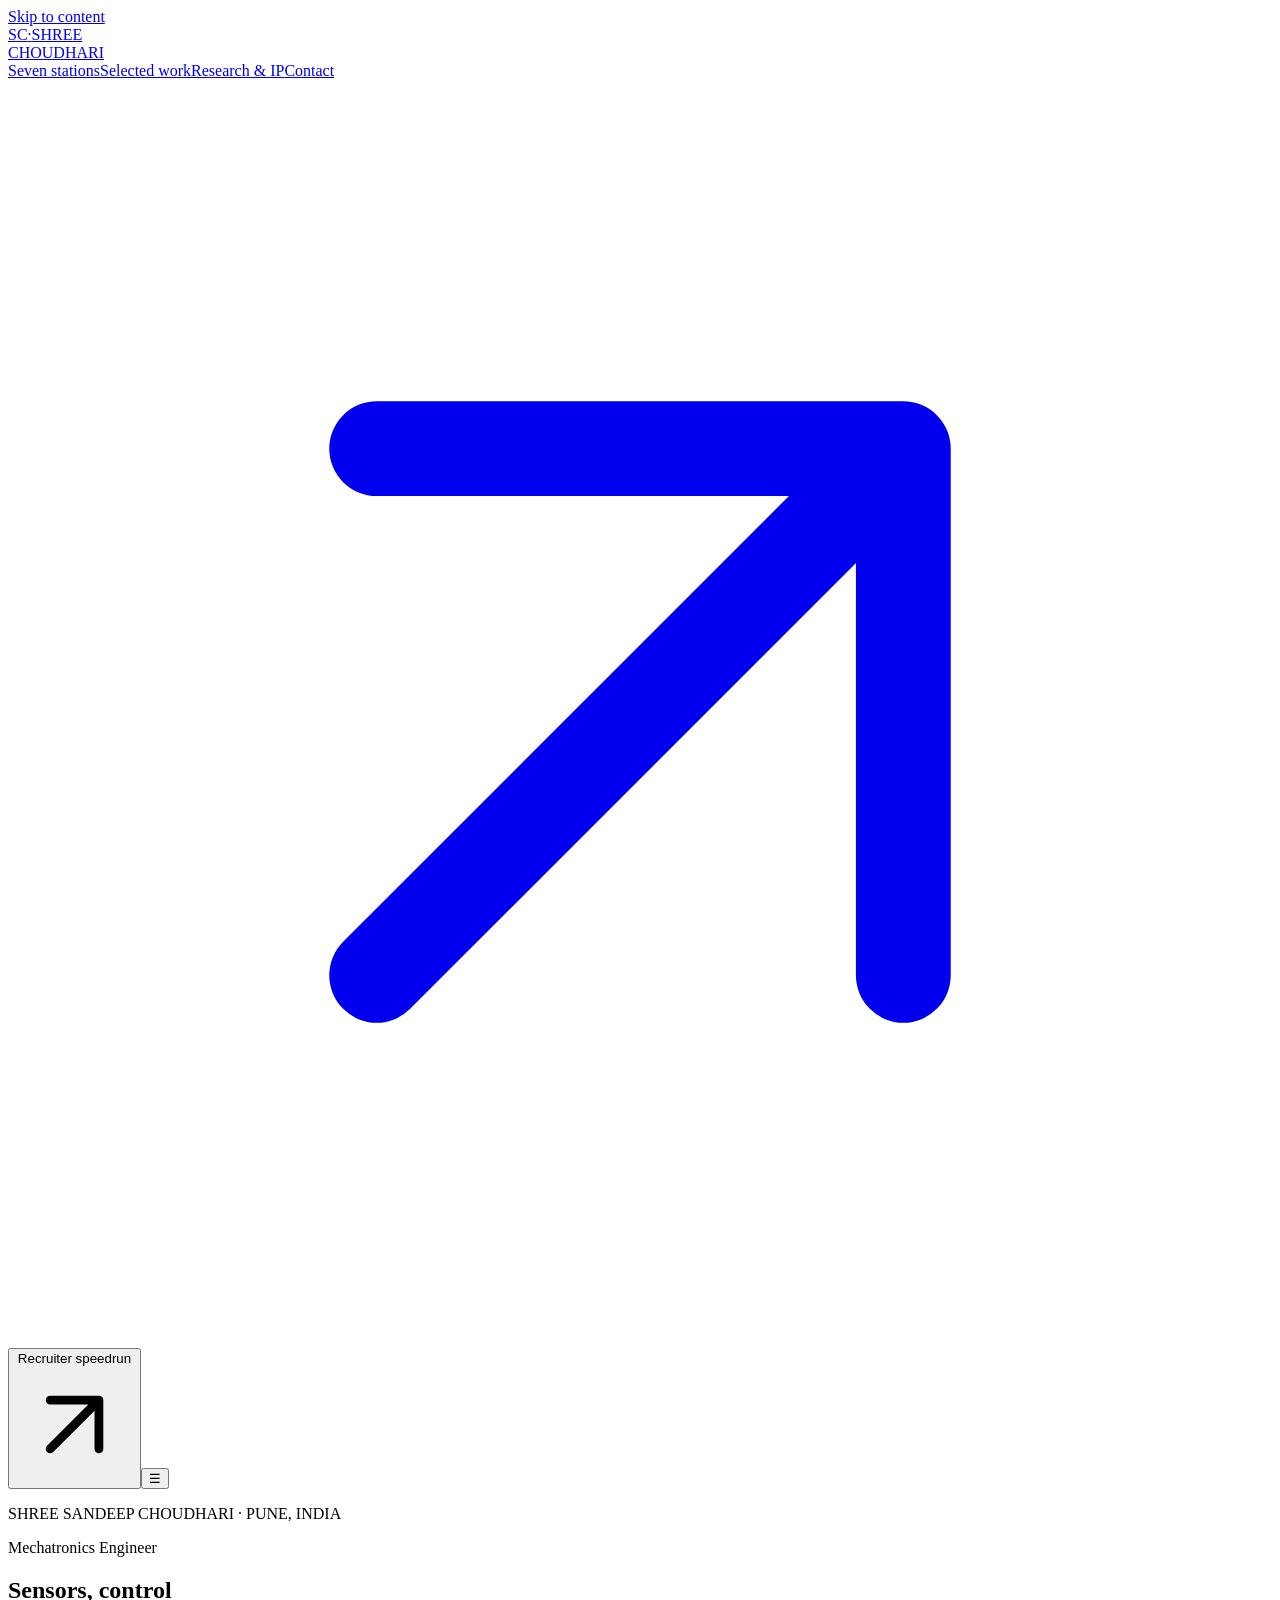
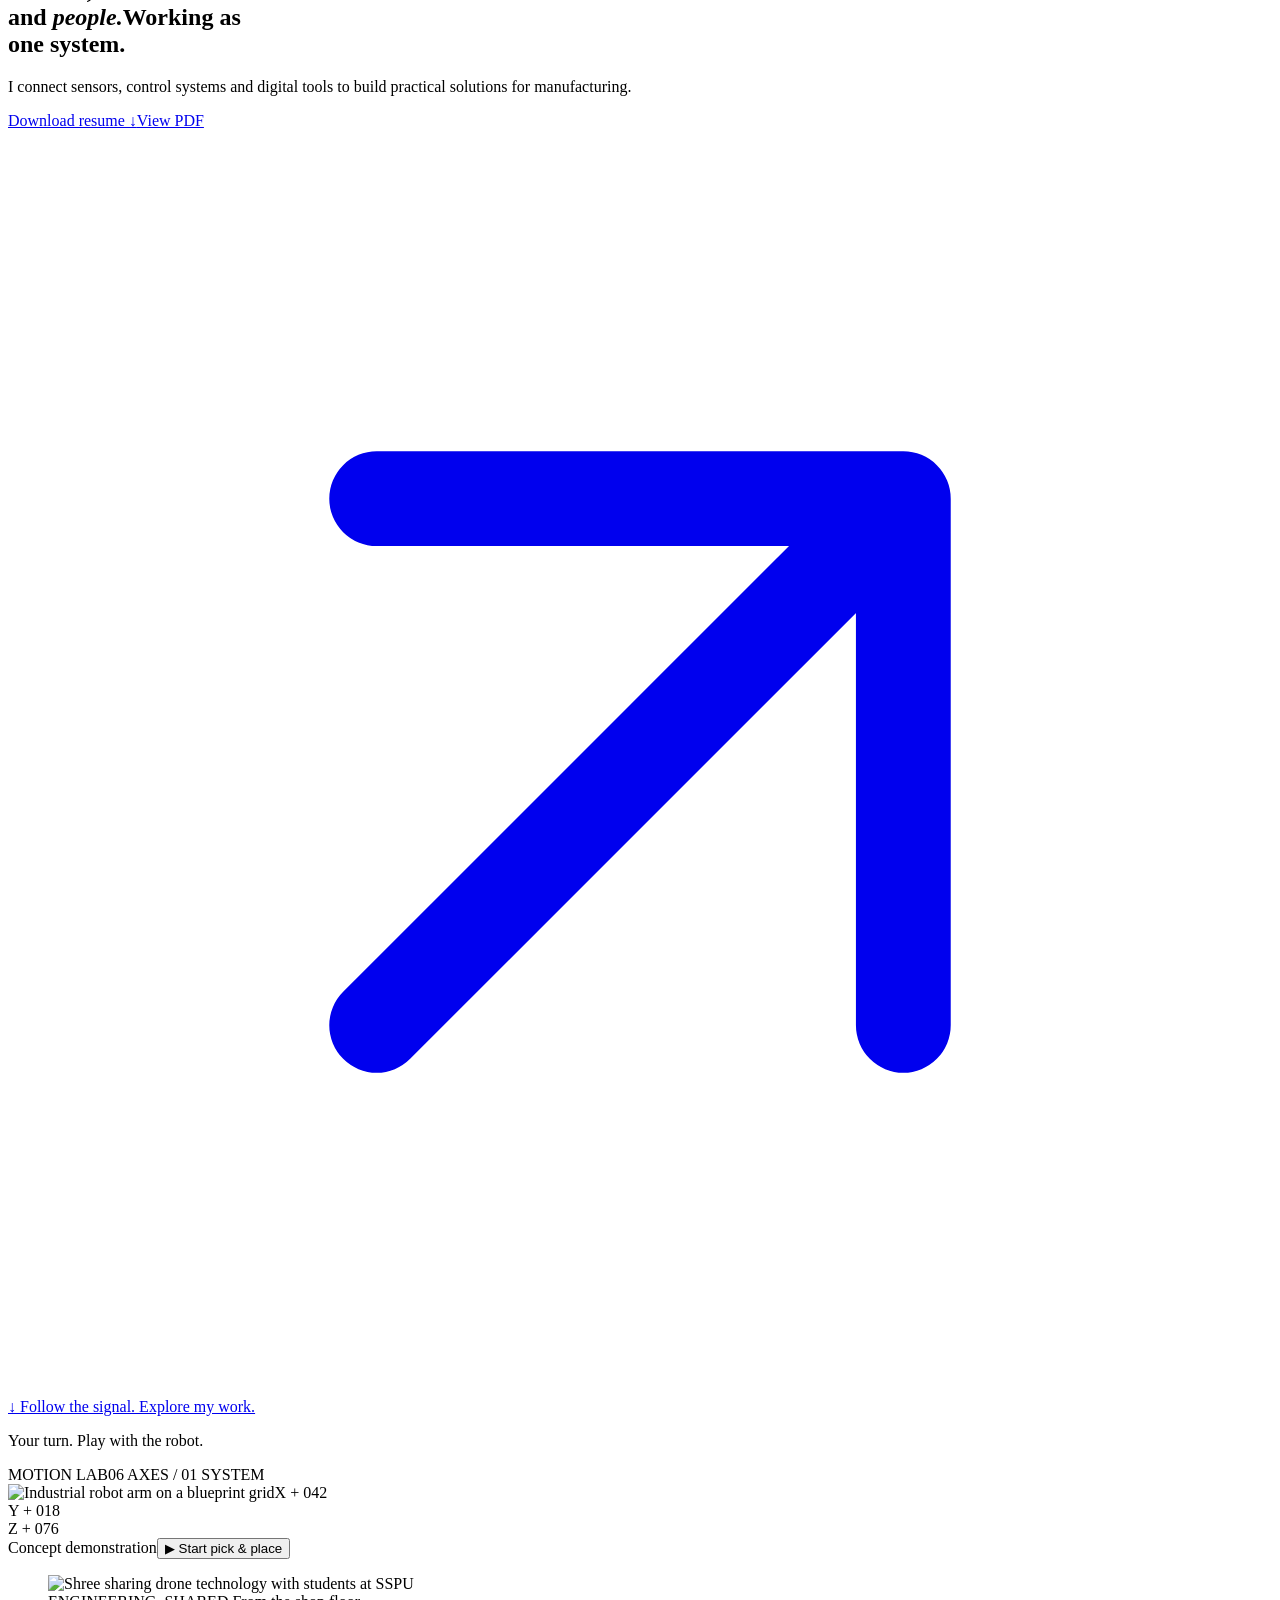
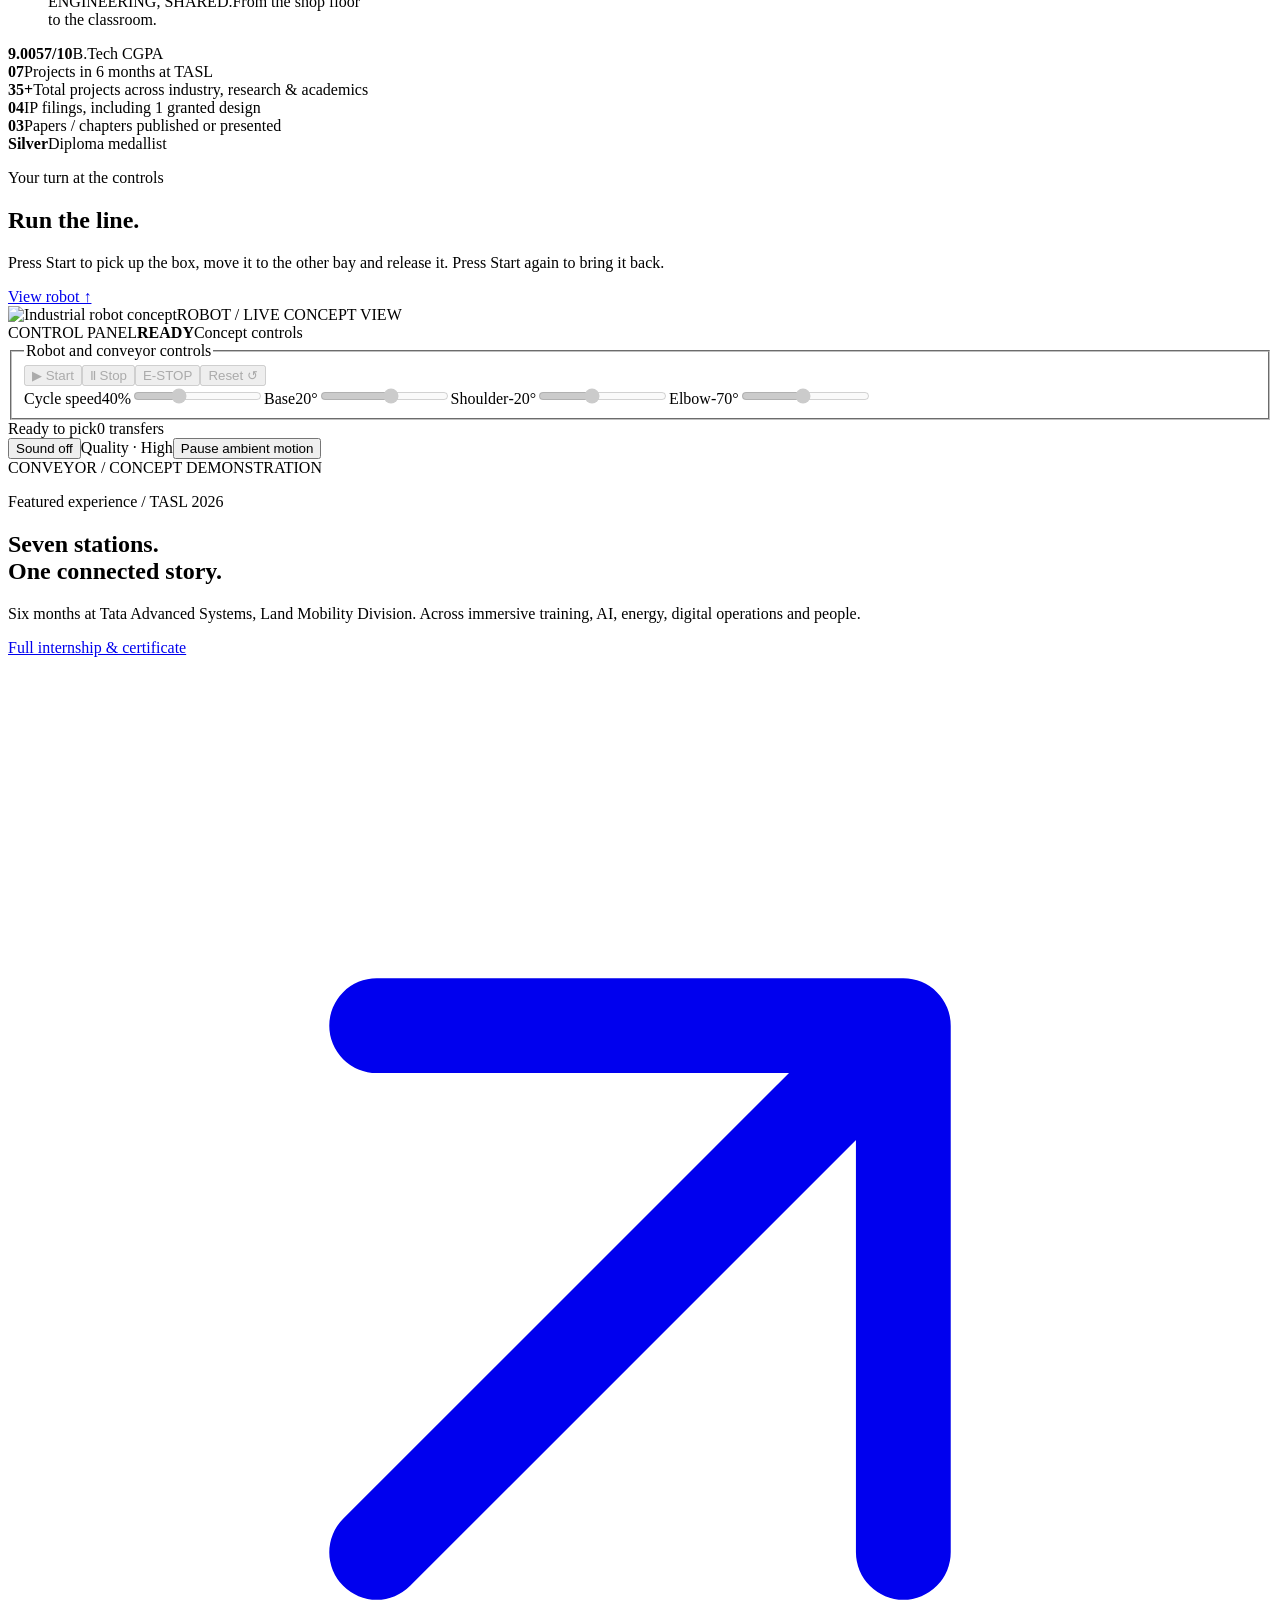
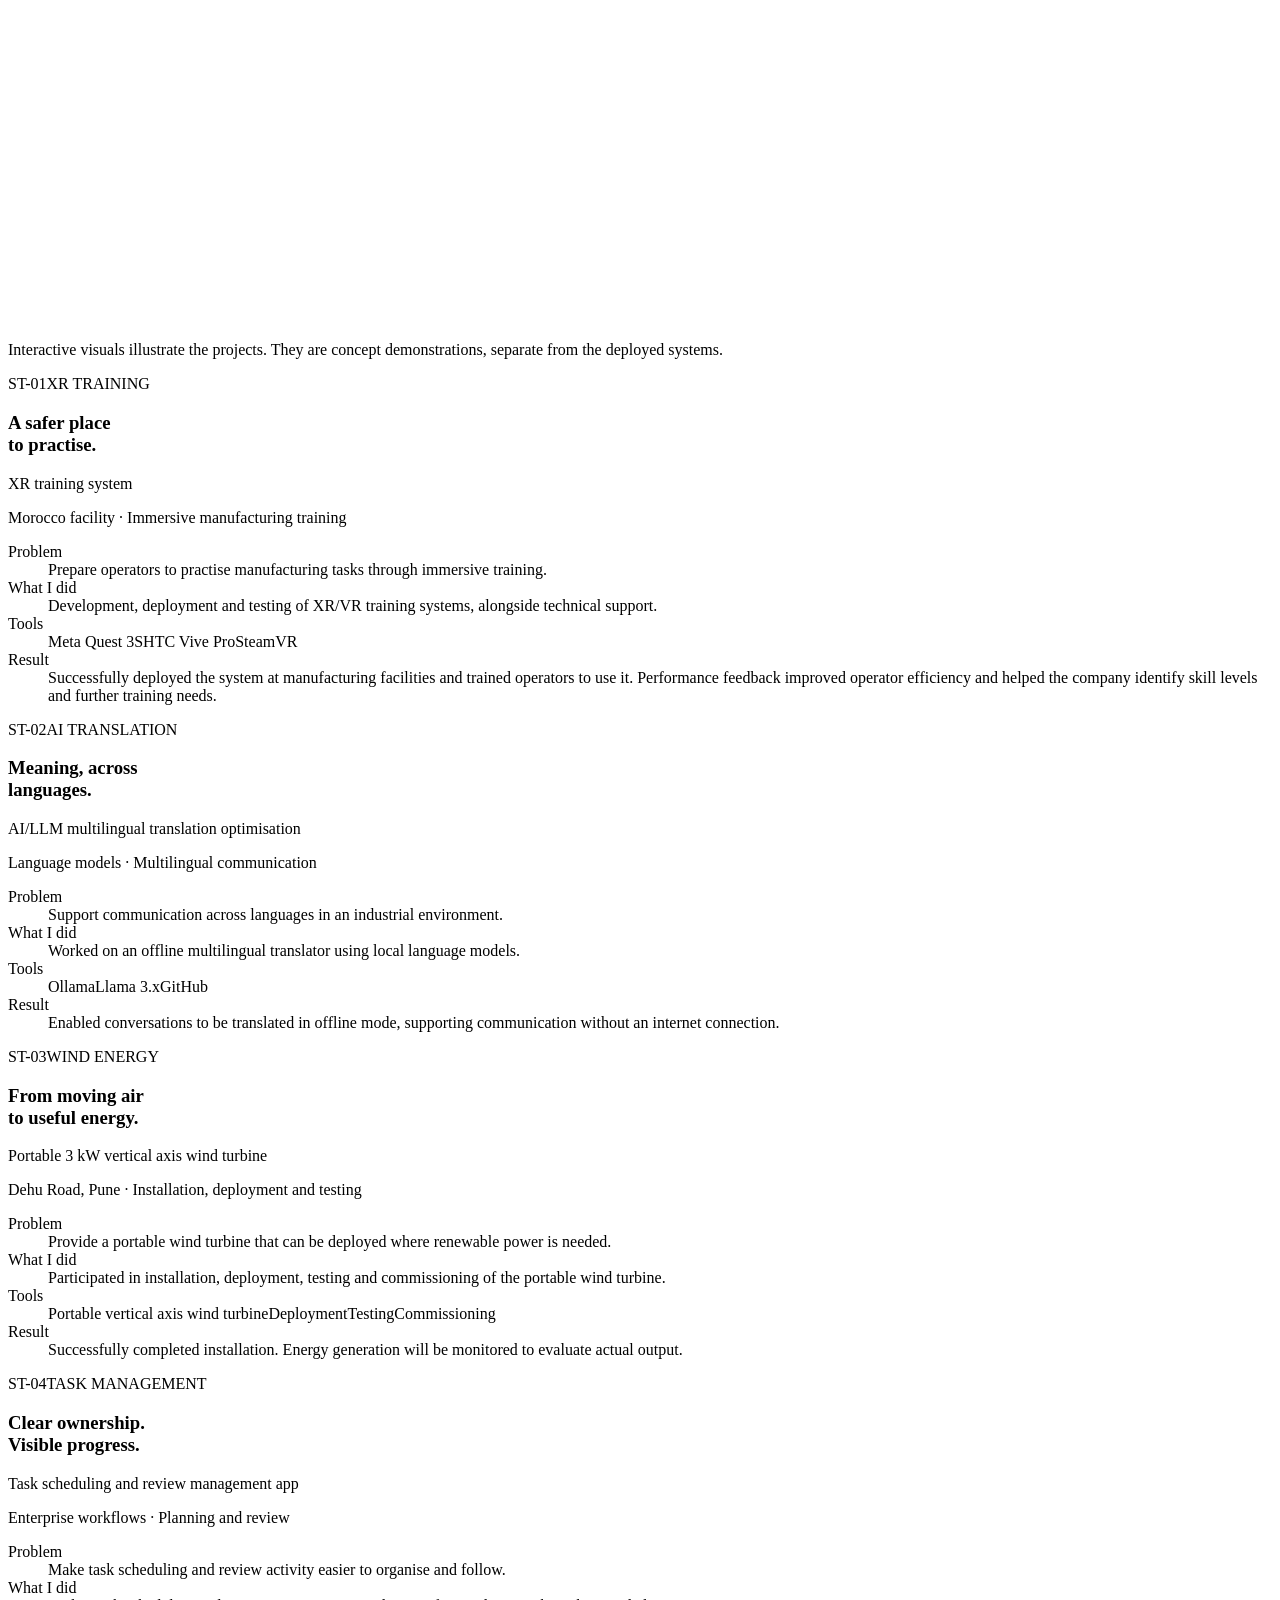
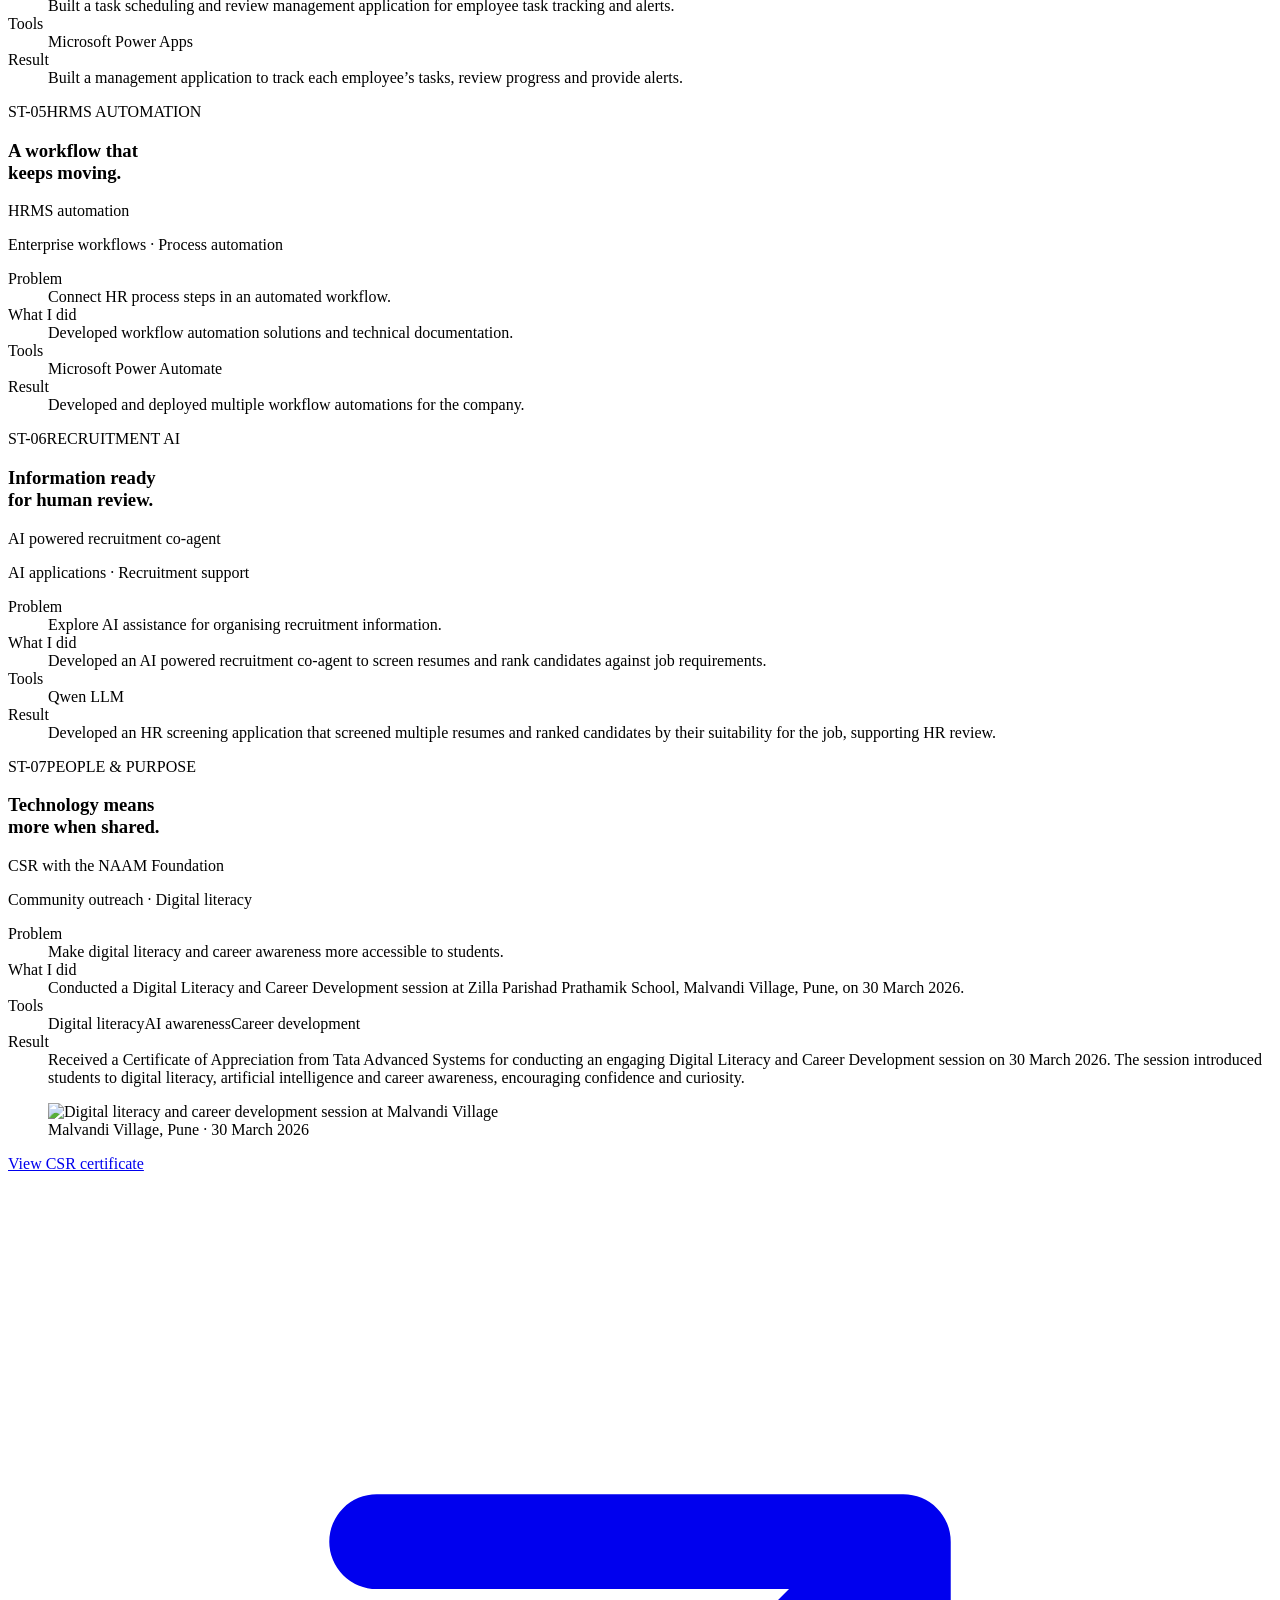
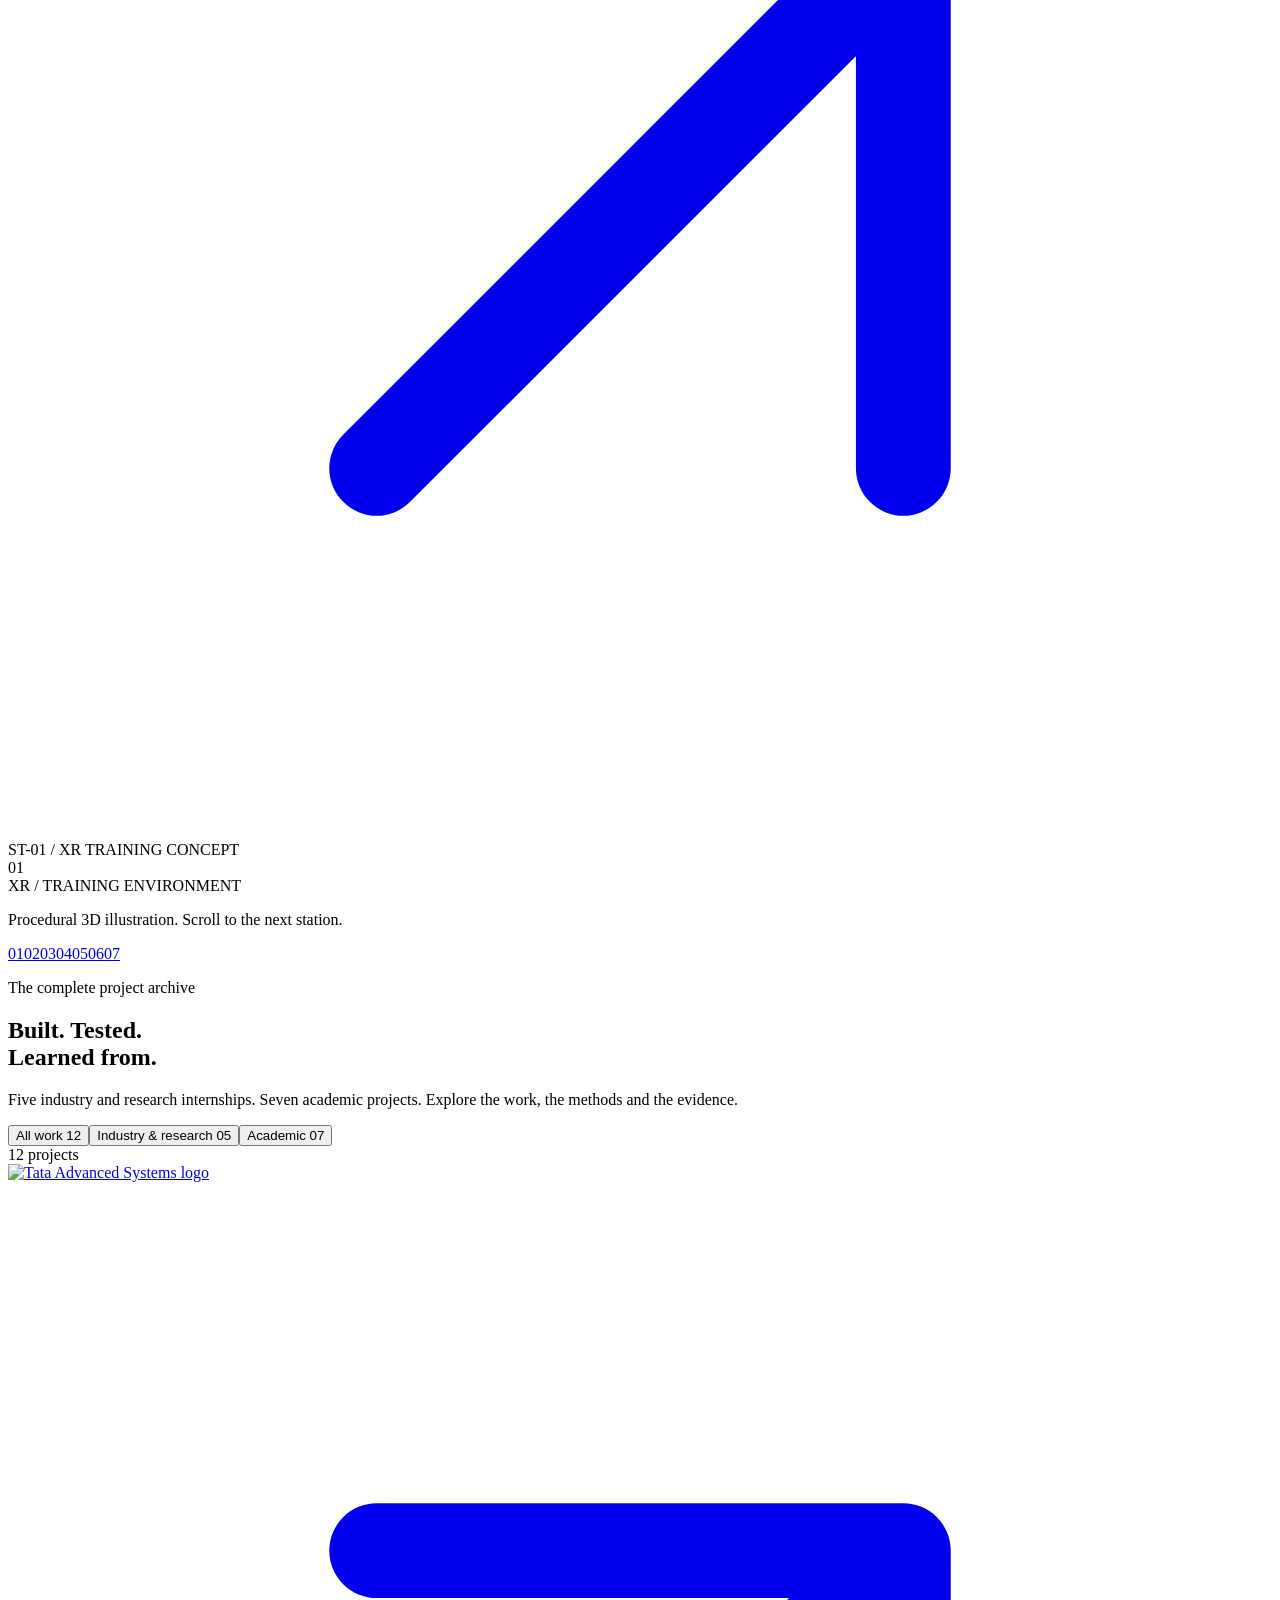
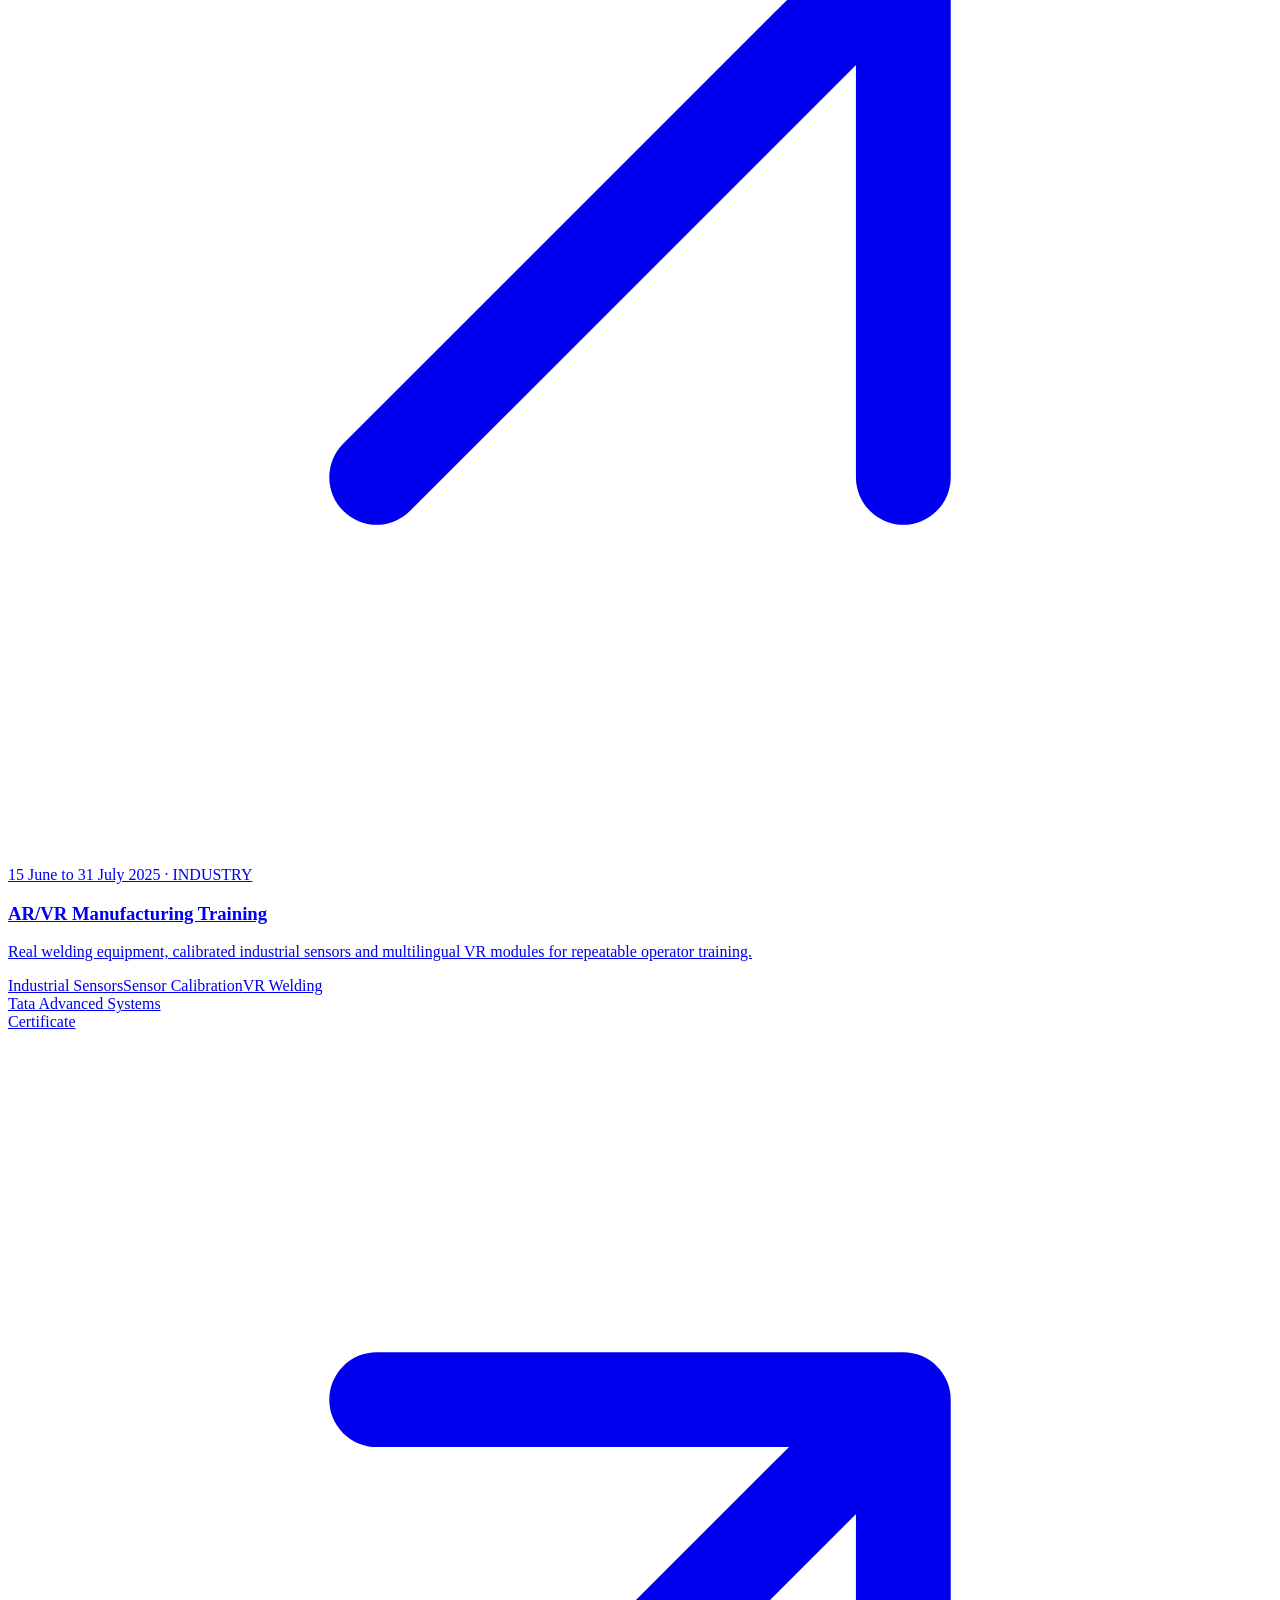
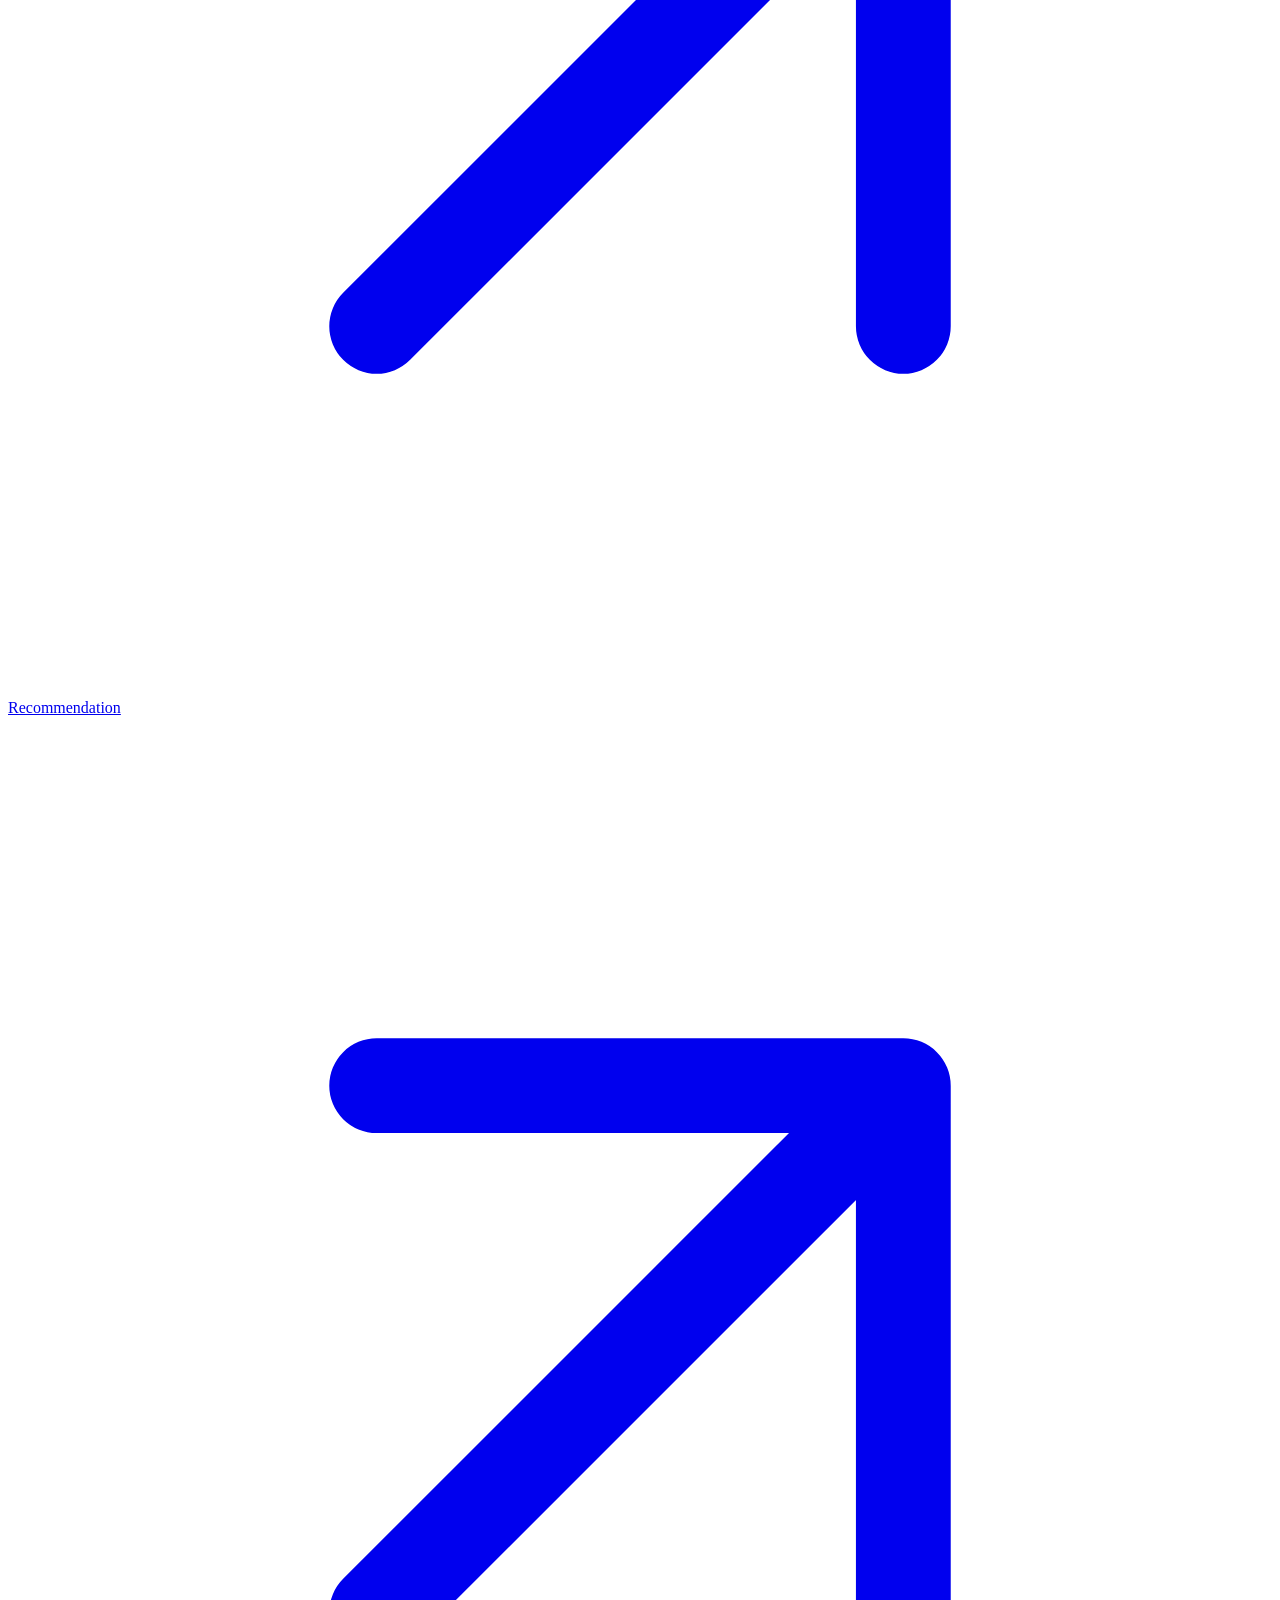
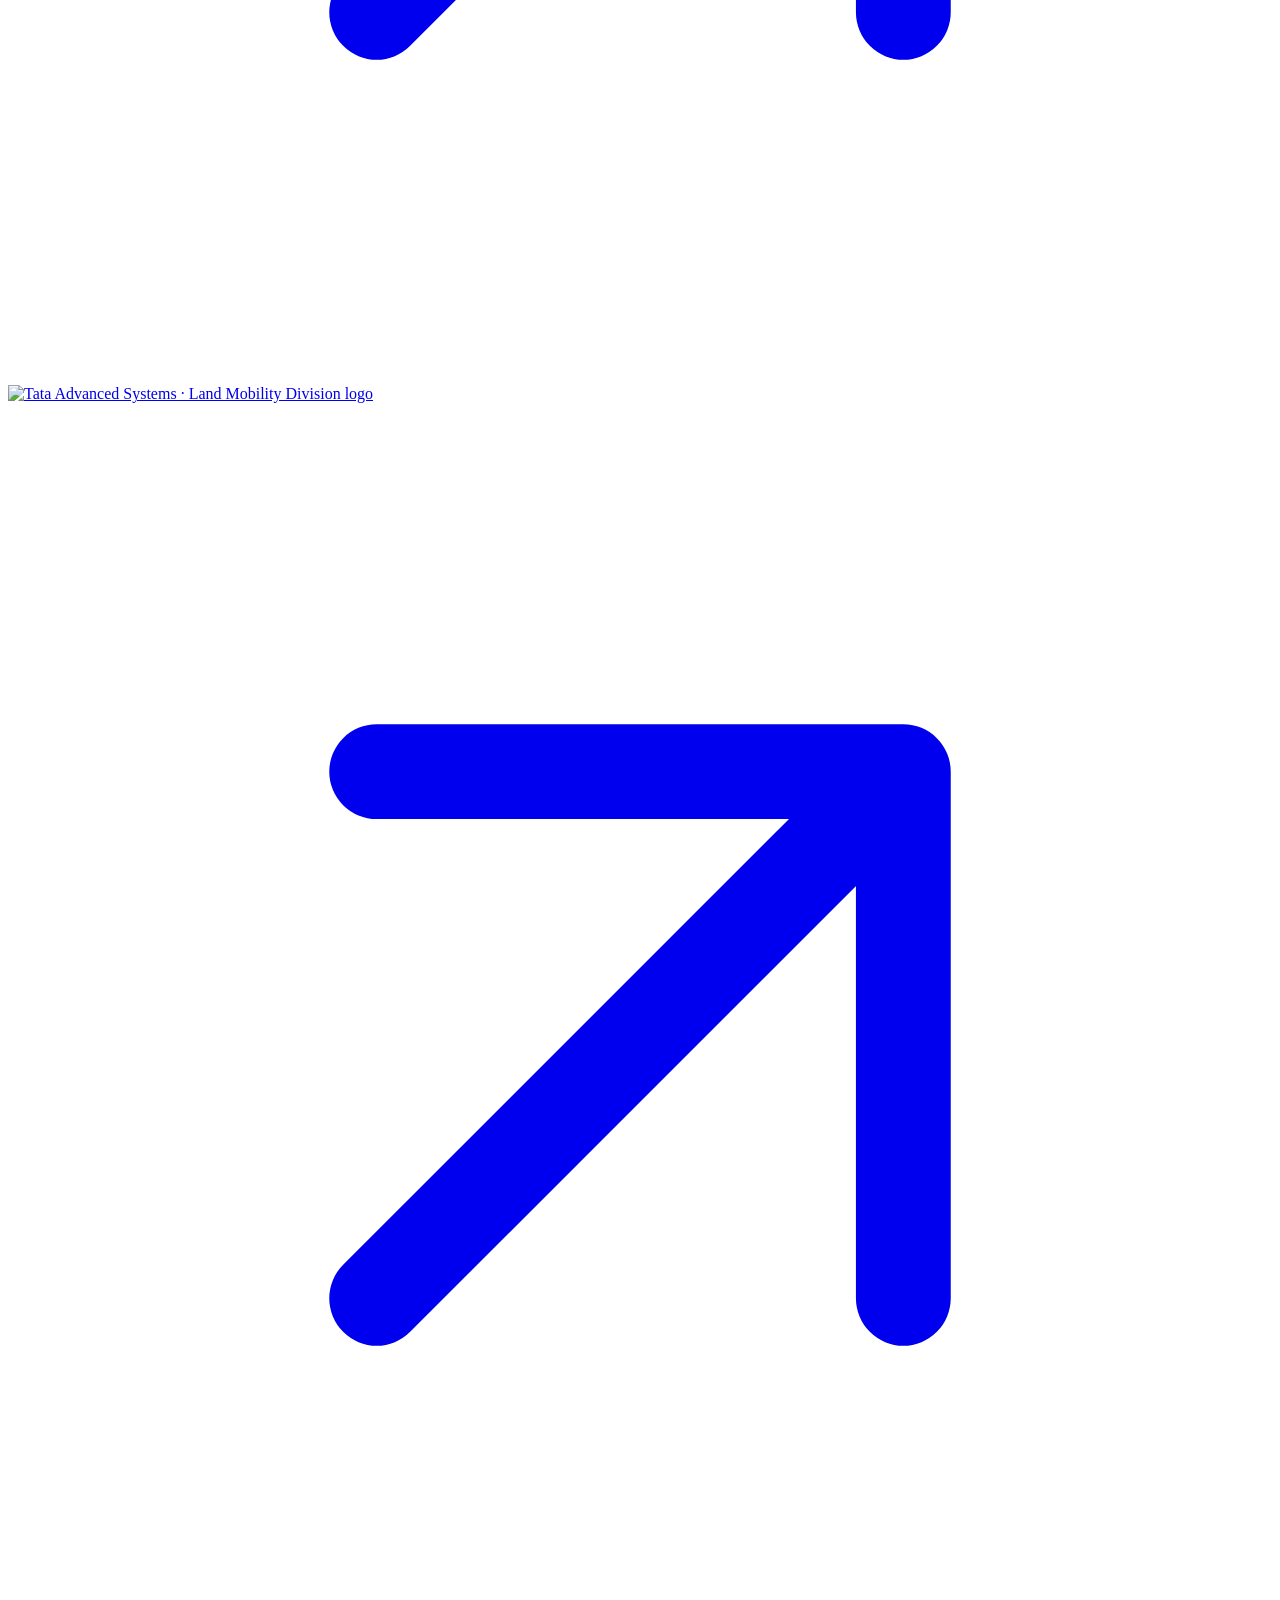
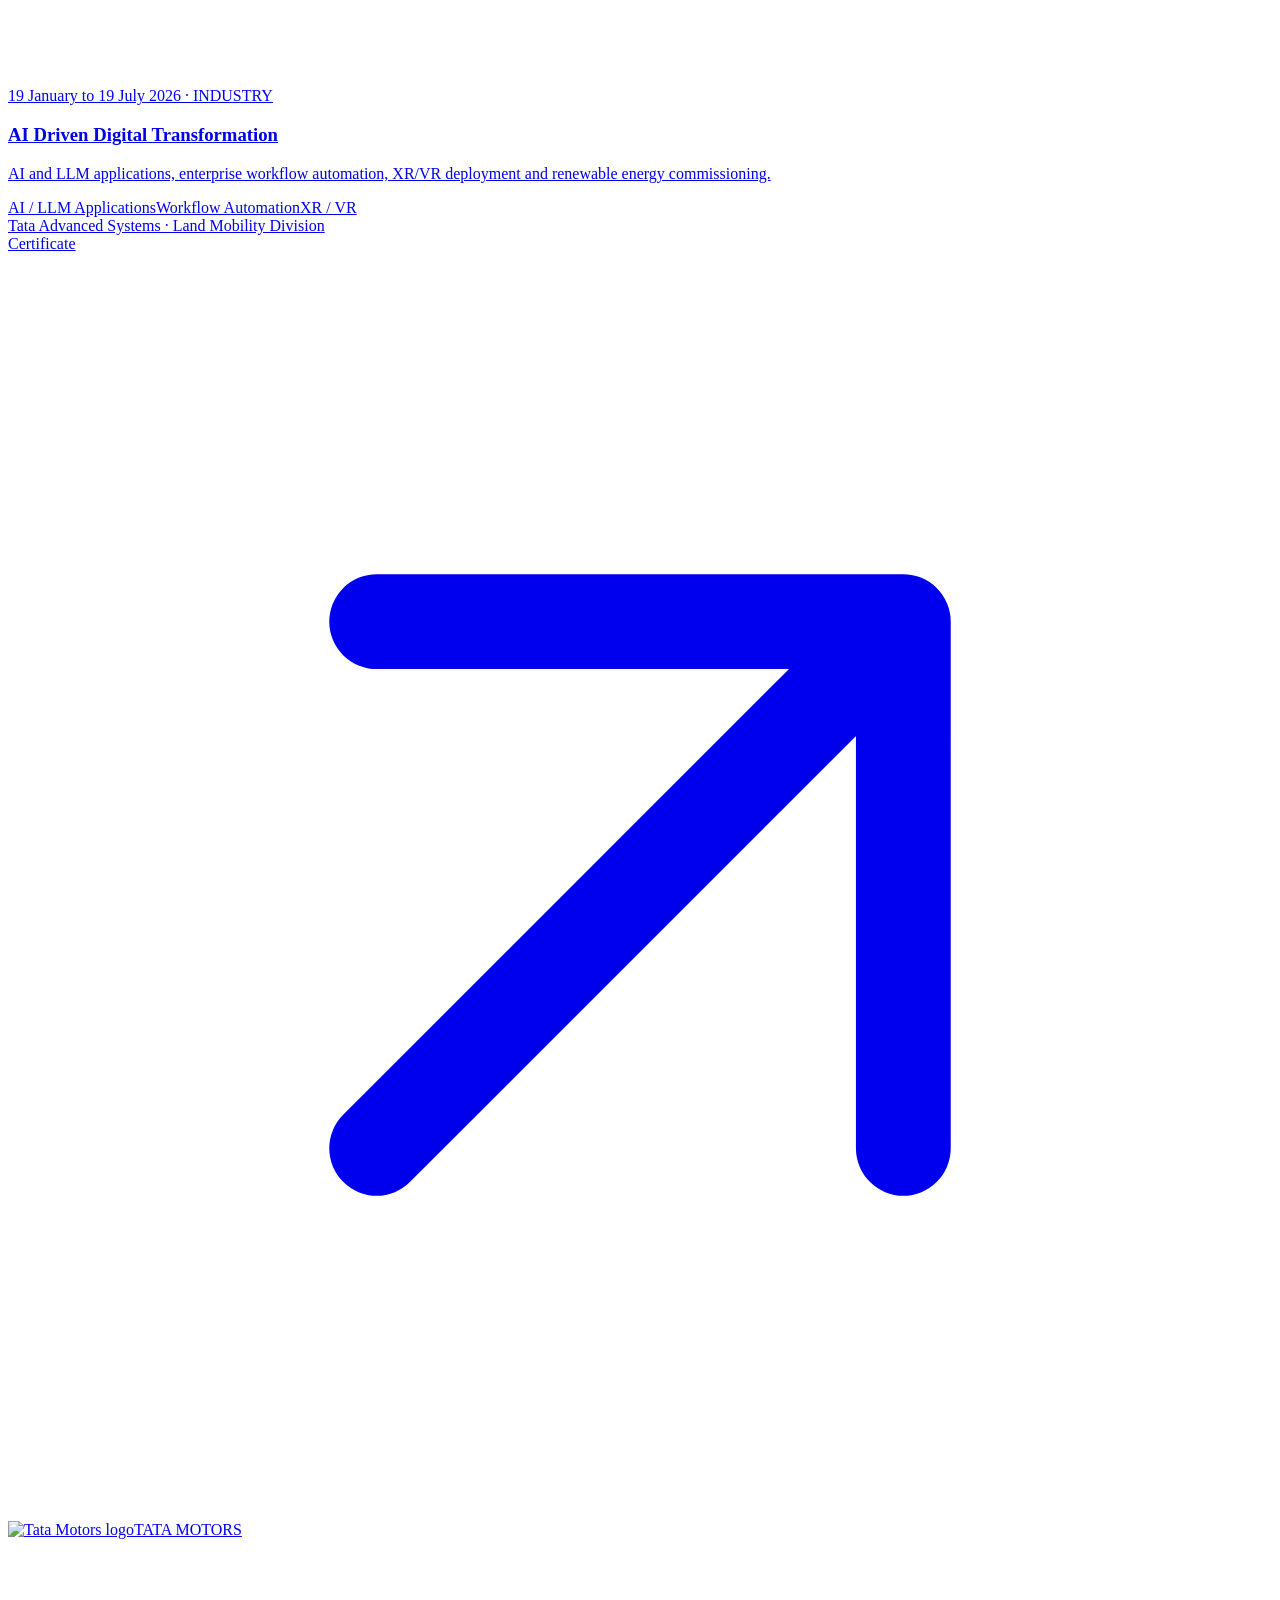
==== commit 9d4a2047: "Replace emoji arrows with vector icons and fix mobile caption spacing" ====
--- a/index.html
+++ b/index.html
@@ -1 +1 @@
-<!doctype html><html lang="en"><head><meta charset="utf-8"><meta name="viewport" content="width=device-width,initial-scale=1"><title>Shree Choudhari | Mechatronics Engineer</title><meta name="description" content="Sensors, control and people, working as one system. Explore Shree Choudhari’s industrial automation, research and digital manufacturing portfolio."><meta name="theme-color" content="#101210"><link rel="canonical" href="https://shree241.github.io/ShreeChoudhari/"><meta property="og:type" content="website"><meta property="og:title" content="Shree Choudhari | Mechatronics Engineer"><meta property="og:description" content="Sensors, control and people, working as one system. Explore Shree Choudhari’s industrial automation, research and digital manufacturing portfolio."><meta property="og:url" content="https://shree241.github.io/ShreeChoudhari/"><meta property="og:image" content="https://shree241.github.io/ShreeChoudhari/assets/drone-workshop.jpg"><meta name="twitter:card" content="summary_large_image"><meta name="twitter:image" content="https://shree241.github.io/ShreeChoudhari/assets/drone-workshop.jpg"><link rel="icon" href="/ShreeChoudhari/assets/favicon.svg"><link rel="preconnect" href="https://fonts.googleapis.com"><link rel="preconnect" href="https://fonts.gstatic.com" crossorigin><link href="https://fonts.googleapis.com/css2?family=DM+Sans:wght@400;500;600;700&family=Space+Grotesk:wght@400;500;600;700&family=IBM+Plex+Mono:wght@400;500&display=swap" rel="stylesheet"><link rel="stylesheet" href="/ShreeChoudhari/css/site.css?v=mobilehq1"><script type="importmap">{"imports":{"three":"https://cdn.jsdelivr.net/npm/three@0.186.1/build/three.module.js","gsap":"https://cdn.jsdelivr.net/npm/gsap@3.13.0/index.js","gsap/ScrollTrigger":"https://cdn.jsdelivr.net/npm/gsap@3.13.0/ScrollTrigger.js","lenis":"https://cdn.jsdelivr.net/npm/lenis@1.3.11/dist/lenis.mjs"}}</script><script defer src="/ShreeChoudhari/js/site.js?v=mobilehq1"></script></head><body><noscript><style>.site-header nav{display:flex;position:static;flex-wrap:wrap;padding:12px}.site-header{height:auto;min-height:100px;flex-wrap:wrap}.menu-button,.speed-button{display:none}</style></noscript><a class="skip" href="#main">Skip to content</a><div class="cursor-cross" aria-hidden="true"></div><header class="site-header"><a class="identity" href="/ShreeChoudhari/" aria-label="Shree Choudhari home"><span class="identity-mark">SC<span>·</span></span><span>SHREE<br>CHOUDHARI</span></a><nav aria-label="Main navigation"><a href="/ShreeChoudhari/#stations">Seven stations</a><a href="/ShreeChoudhari/#selected-work">Selected work</a><a href="/ShreeChoudhari/#research">Research & IP</a><a href="/ShreeChoudhari/#contact">Contact ↗</a></nav><button class="speed-button" id="speedrun" aria-controls="speedrun-dialog">Recruiter speedrun <span>↗</span></button><button class="menu-button" aria-label="Toggle navigation" aria-expanded="false">☰</button></header><div class="boot" id="boot" hidden aria-hidden="true"><div><span class="mono">SHREE CHOUDHARI / SYSTEM BOOT</span><strong id="boot-number">00<span>%</span></strong><div class="boot-track"><span></span></div><p class="mono" id="boot-status">I/O CHECK... OK</p><button id="skip-boot">Skip intro ↗</button></div></div><main id="main"><section class="hero" id="hero"><div class="hero-copy"><p class="eyebrow"><span class="live-dot"></span> SHREE SANDEEP CHOUDHARI · PUNE, INDIA</p><p class="occupation">Mechatronics Engineer</p><h1>Sensors, control<br>and <em>people.</em><span class="hero-last">Working as<br>one system.</span></h1><p class="hero-description">I connect sensors, control systems and digital tools to build practical solutions for manufacturing.</p><div class="hero-actions"><a class="button primary" href="/ShreeChoudhari/assets/shree-choudhari-resume.pdf" download>Download resume ↓</a><a class="button ghost" href="/ShreeChoudhari/assets/shree-choudhari-resume.pdf" target="_blank" rel="noopener">View PDF ↗</a></div><a class="explore-link" href="#stations"><span>↓</span> Follow the signal. Explore my work.</a></div><div class="hero-stage"><p class="robot-invite">Your turn. Play with the robot.</p><div class="stage-heading mono"><span><i class="live-dot"></i> MOTION LAB</span><span>06 AXES / 01 SYSTEM</span></div><div id="robot-view" class="robot-view scene-view"><img class="scene-fallback" src="/ShreeChoudhari/assets/robot-fallback.svg?v=3" alt="Industrial robot arm on a blueprint grid"><span class="view-coordinate" aria-hidden="true">X + 042<br>Y + 018<br>Z + 076</span></div><div class="stage-foot"><span id="robot-state" role="status">Concept demonstration</span><button id="hero-start" class="hero-start">▶ Start pick & place</button></div><figure class="human-proof"><img src="/ShreeChoudhari/assets/drone-workshop.jpg" alt="Shree sharing drone technology with students at SSPU"><figcaption><span class="mono">ENGINEERING, SHARED.</span>From the shop floor<br>to the classroom.</figcaption></figure></div></section><section class="proof-strip" aria-label="Profile at a glance"><div><strong data-exact="true">9.0057<span>/10</span></strong><span>B.Tech CGPA</span></div><div><strong>07</strong><span>Projects in 6 months at TASL</span></div><div><strong data-exact="true">35+</strong><span>Total projects across industry, research & academics</span></div><div><strong>04</strong><span>IP filings, including 1 granted design</span></div><div><strong>03</strong><span>Papers / chapters published or presented</span></div><div><strong>Silver</strong><span>Diploma medallist</span></div></section><section class="control-section" id="automation-3d"><div class="control-heading"><div><p class="eyebrow">Your turn at the controls</p><h2>Run the line.</h2></div><p>Press Start to pick up the box, move it to the other bay and release it. Press Start again to bring it back.</p><a class="text-link" href="#hero">View robot ↑</a></div><div class="control-workbench"><div id="control-preview" class="scene-view"><img class="scene-fallback" src="/ShreeChoudhari/assets/robot-fallback.svg?v=3" alt="Industrial robot concept"><span class="mono">ROBOT / LIVE CONCEPT VIEW</span></div><div class="hmi" id="hmi"><div class="hmi-readout"><span class="mono">CONTROL PANEL</span><strong id="hmi-state" role="status">READY</strong><span class="mono" id="hmi-caption">Concept controls</span></div><fieldset id="machine-controls" disabled><legend class="sr-only">Robot and conveyor controls</legend><div class="machine-actions"><button id="machine-start" class="start">▶ Start</button><button id="machine-stop">Ⅱ Stop</button><button id="machine-estop" class="estop">E-STOP</button><button id="machine-reset" class="reset">Reset ↺</button></div><div class="sliders"><label>Cycle speed<output id="speed-value">40%</output><input id="speed" type="range" min="10" max="100" value="40"></label><label>Base<output id="base-value">20°</output><input id="base" type="range" min="-160" max="160" value="20"></label><label>Shoulder<output id="shoulder-value">-20°</output><input id="shoulder" type="range" min="-65" max="45" value="-20"></label><label>Elbow<output id="elbow-value">-70°</output><input id="elbow" type="range" min="-125" max="-10" value="-70"></label></div></fieldset><div class="cycle-progress"><span id="cycle-phase" role="status">Ready to pick</span><span id="cycle-count">0 transfers</span></div><div class="hmi-options"><button id="sound-toggle" aria-pressed="false">Sound off</button><span class="render-quality">Quality · High</span><button id="motion-toggle" aria-pressed="false">Pause ambient motion</button></div></div></div><div id="conveyor-view" class="conveyor-view" aria-label="Conveyor concept visual"><div class="belt-track"><span></span><span></span><span></span><span></span><span></span></div><span class="mono">CONVEYOR / CONCEPT DEMONSTRATION</span></div></section><section class="section stations-section" id="stations"><div class="section-heading"><div><p class="eyebrow">Featured experience / TASL 2026</p><h2>Seven stations.<br><span>One connected story.</span></h2></div><div class="section-intro"><p>Six months at Tata Advanced Systems, Land Mobility Division. Across immersive training, AI, energy, digital operations and people.</p><a class="text-link" href="/ShreeChoudhari/projects/tasl-ai-digital-transformation/">Full internship & certificate ↗</a></div></div><p class="editor-note">Interactive visuals illustrate the projects. They are concept demonstrations, separate from the deployed systems.</p><div class="station-layout"><div class="station-stream"><div class="signal-line" aria-hidden="true"><span></span></div><article id="station-xr" class="station" data-station="0"><div class="station-index"><span>ST-01</span><span class="station-dot"></span><span>XR TRAINING</span></div><h3>A safer place<br>to practise.</h3><p class="station-name">XR training system</p><p class="station-context">Morocco facility · Immersive manufacturing training</p><dl><div><dt>Problem</dt><dd>Prepare operators to practise manufacturing tasks through immersive training.</dd></div><div><dt>What I did</dt><dd>Development, deployment and testing of XR/VR training systems, alongside technical support.</dd></div><div><dt>Tools</dt><dd><div class="tags"><span>Meta Quest 3S</span><span>HTC Vive Pro</span><span>SteamVR</span></div></dd></div><div><dt>Result</dt><dd class="result-copy">Successfully deployed the system at manufacturing facilities and trained operators to use it. Performance feedback improved operator efficiency and helped the company identify skill levels and further training needs.</dd></div></dl></article><article id="station-llm" class="station" data-station="1"><div class="station-index"><span>ST-02</span><span class="station-dot"></span><span>AI TRANSLATION</span></div><h3>Meaning, across<br>languages.</h3><p class="station-name">AI/LLM multilingual translation optimisation</p><p class="station-context">Language models · Multilingual communication</p><dl><div><dt>Problem</dt><dd>Support communication across languages in an industrial environment.</dd></div><div><dt>What I did</dt><dd>Worked on an offline multilingual translator using local language models.</dd></div><div><dt>Tools</dt><dd><div class="tags"><span>Ollama</span><span>Llama 3.x</span><span>GitHub</span></div></dd></div><div><dt>Result</dt><dd class="result-copy">Enabled conversations to be translated in offline mode, supporting communication without an internet connection.</dd></div></dl></article><article id="station-wind" class="station" data-station="2"><div class="station-index"><span>ST-03</span><span class="station-dot"></span><span>WIND ENERGY</span></div><h3>From moving air<br>to useful energy.</h3><p class="station-name">Portable 3 kW vertical axis wind turbine</p><p class="station-context">Dehu Road, Pune · Installation, deployment and testing</p><dl><div><dt>Problem</dt><dd>Provide a portable wind turbine that can be deployed where renewable power is needed.</dd></div><div><dt>What I did</dt><dd>Participated in installation, deployment, testing and commissioning of the portable wind turbine.</dd></div><div><dt>Tools</dt><dd><div class="tags"><span>Portable vertical axis wind turbine</span><span>Deployment</span><span>Testing</span><span>Commissioning</span></div></dd></div><div><dt>Result</dt><dd class="result-copy">Successfully completed installation. Energy generation will be monitored to evaluate actual output.</dd></div></dl></article><article id="station-tasks" class="station" data-station="3"><div class="station-index"><span>ST-04</span><span class="station-dot"></span><span>TASK MANAGEMENT</span></div><h3>Clear ownership.<br>Visible progress.</h3><p class="station-name">Task scheduling and review management app</p><p class="station-context">Enterprise workflows · Planning and review</p><dl><div><dt>Problem</dt><dd>Make task scheduling and review activity easier to organise and follow.</dd></div><div><dt>What I did</dt><dd>Built a task scheduling and review management application for employee task tracking and alerts.</dd></div><div><dt>Tools</dt><dd><div class="tags"><span>Microsoft Power Apps</span></div></dd></div><div><dt>Result</dt><dd class="result-copy">Built a management application to track each employee’s tasks, review progress and provide alerts.</dd></div></dl></article><article id="station-hrms" class="station" data-station="4"><div class="station-index"><span>ST-05</span><span class="station-dot"></span><span>HRMS AUTOMATION</span></div><h3>A workflow that<br>keeps moving.</h3><p class="station-name">HRMS automation</p><p class="station-context">Enterprise workflows · Process automation</p><dl><div><dt>Problem</dt><dd>Connect HR process steps in an automated workflow.</dd></div><div><dt>What I did</dt><dd>Developed workflow automation solutions and technical documentation.</dd></div><div><dt>Tools</dt><dd><div class="tags"><span>Microsoft Power Automate</span></div></dd></div><div><dt>Result</dt><dd class="result-copy">Developed and deployed multiple workflow automations for the company.</dd></div></dl></article><article id="station-agent" class="station" data-station="5"><div class="station-index"><span>ST-06</span><span class="station-dot"></span><span>RECRUITMENT AI</span></div><h3>Information ready<br>for human review.</h3><p class="station-name">AI powered recruitment co-agent</p><p class="station-context">AI applications · Recruitment support</p><dl><div><dt>Problem</dt><dd>Explore AI assistance for organising recruitment information.</dd></div><div><dt>What I did</dt><dd>Developed an AI powered recruitment co-agent to screen resumes and rank candidates against job requirements.</dd></div><div><dt>Tools</dt><dd><div class="tags"><span>Qwen LLM</span></div></dd></div><div><dt>Result</dt><dd class="result-copy">Developed an HR screening application that screened multiple resumes and ranked candidates by their suitability for the job, supporting HR review.</dd></div></dl></article><article id="station-csr" class="station" data-station="6"><div class="station-index"><span>ST-07</span><span class="station-dot"></span><span>PEOPLE & PURPOSE</span></div><h3>Technology means<br>more when shared.</h3><p class="station-name">CSR with the NAAM Foundation</p><p class="station-context">Community outreach · Digital literacy</p><dl><div><dt>Problem</dt><dd>Make digital literacy and career awareness more accessible to students.</dd></div><div><dt>What I did</dt><dd>Conducted a Digital Literacy and Career Development session at Zilla Parishad Prathamik School, Malvandi Village, Pune, on 30 March 2026.</dd></div><div><dt>Tools</dt><dd><div class="tags"><span>Digital literacy</span><span>AI awareness</span><span>Career development</span></div></dd></div><div><dt>Result</dt><dd class="result-copy">Received a Certificate of Appreciation from Tata Advanced Systems for conducting an engaging Digital Literacy and Career Development session on 30 March 2026. The session introduced students to digital literacy, artificial intelligence and career awareness, encouraging confidence and curiosity.</dd></div></dl><figure class="csr-photo"><img src="/ShreeChoudhari/assets/digital-literacy-csr.jpg" alt="Digital literacy and career development session at Malvandi Village" loading="lazy"><figcaption>Malvandi Village, Pune · 30 March 2026</figcaption></figure><a class="text-link" href="/ShreeChoudhari/assets/csr-certificate.pdf" target="_blank" rel="noopener">View CSR certificate ↗</a></article></div><aside class="station-visual"><div class="station-console"><div class="console-top mono"><span id="active-station">ST-01 / XR TRAINING</span><span><i class="live-dot"></i> CONCEPT</span></div><div id="station-view" class="scene-view"><div class="station-fallback" aria-hidden="true"><img id="station-fallback-image" src="/ShreeChoudhari/assets/station-1-fallback.svg?v=3" alt="" loading="lazy"><span>01</span></div></div><div class="console-bottom"><span class="mono" id="station-readout">XR / TRAINING ENVIRONMENT</span><div class="station-meter" aria-hidden="true"><i></i><i></i><i></i><i></i><i></i></div></div><p id="station-illustration">Procedural 3D illustration. Scroll to the next station.</p><div class="station-nav" aria-label="Jump to station"><a href="#station-xr" aria-label="Station 1: XR training system" aria-current="true">01</a><a href="#station-llm" aria-label="Station 2: AI/LLM multilingual translation optimisation" >02</a><a href="#station-wind" aria-label="Station 3: Portable 3 kW vertical axis wind turbine" >03</a><a href="#station-tasks" aria-label="Station 4: Task scheduling and review management app" >04</a><a href="#station-hrms" aria-label="Station 5: HRMS automation" >05</a><a href="#station-agent" aria-label="Station 6: AI powered recruitment co-agent" >06</a><a href="#station-csr" aria-label="Station 7: CSR with the NAAM Foundation" >07</a></div></div></aside></div></section><section class="section" id="selected-work"><div class="section-heading"><div><p class="eyebrow">The complete project archive</p><h2>Built. Tested.<br><span>Learned from.</span></h2></div><p>Five industry and research internships. Seven academic projects. Explore the work, the methods and the evidence.</p></div><div class="filter-bar"><div role="group" aria-label="Filter projects"><button data-filter="all" aria-pressed="true">All work <span>12</span></button><button data-filter="corporate" aria-pressed="false">Industry & research <span>05</span></button><button data-filter="academic" aria-pressed="false">Academic <span>07</span></button></div><span id="project-count" class="mono" aria-live="polite">12 projects</span></div><div class="project-grid"><article class="project-card" data-category="corporate"><a class="project-open" href="/ShreeChoudhari/projects/tasl-vr-welding/?from=all"><div class="project-visual logo-visual brand-tasl"><img src="/ShreeChoudhari/assets/tasl-logo.png" alt="Tata Advanced Systems logo" loading="lazy"><span class="card-arrow">↗</span></div><div class="project-copy"><p class="mono">15 June to 31 July 2025 · INDUSTRY</p><h3>AR/VR Manufacturing Training</h3><p>Real welding equipment, calibrated industrial sensors and multilingual VR modules for repeatable operator training.</p><div class="tags"><span>Industrial Sensors</span><span>Sensor Calibration</span><span>VR Welding</span></div><span class="project-org">Tata Advanced Systems</span></div></a><div class="card-document-links"><a href="/ShreeChoudhari/assets/tasl-2025-certificate.pdf" target="_blank" rel="noopener">Certificate ↗</a><a href="/ShreeChoudhari/assets/tasl-2025-lor.pdf" target="_blank" rel="noopener">Recommendation ↗</a></div></article><article class="project-card" data-category="corporate"><a class="project-open" href="/ShreeChoudhari/projects/tasl-ai-digital-transformation/?from=all"><div class="project-visual logo-visual brand-tasl"><img src="/ShreeChoudhari/assets/tasl-logo.png" alt="Tata Advanced Systems · Land Mobility Division logo" loading="lazy"><span class="card-arrow">↗</span></div><div class="project-copy"><p class="mono">19 January to 19 July 2026 · INDUSTRY</p><h3>AI Driven Digital Transformation</h3><p>AI and LLM applications, enterprise workflow automation, XR/VR deployment and renewable energy commissioning.</p><div class="tags"><span>AI / LLM Applications</span><span>Workflow Automation</span><span>XR / VR</span></div><span class="project-org">Tata Advanced Systems · Land Mobility Division</span></div></a><div class="card-document-links"><a href="/ShreeChoudhari/assets/tasl-2026-certificate.pdf" target="_blank" rel="noopener">Certificate ↗</a></div></article><article class="project-card" data-category="corporate"><a class="project-open" href="/ShreeChoudhari/projects/tata-motors-launch/?from=all"><div class="project-visual logo-visual brand-tata-motors"><img src="/ShreeChoudhari/assets/tata-motors-wordmark.svg" alt="Tata Motors logo" loading="lazy"><span class="logo-title">TATA MOTORS</span><span class="card-arrow">↗</span></div><div class="project-copy"><p class="mono">Jun · Aug 2024 · INDUSTRY</p><h3>Punch MY24 · Manufacturing Launch &amp; Quality</h3><p>New model introduction, proving plans, manufacturing readiness and cross functional quality coordination.</p><div class="tags"><span>SAP</span><span>IPMS</span><span>PPAP / VQA</span></div><span class="project-org">Tata Motors</span></div></a><div class="card-document-links"><a href="/ShreeChoudhari/assets/tata-motors-certificate.pdf" target="_blank" rel="noopener">Certificate ↗</a><a href="/ShreeChoudhari/assets/tata-motors-lor.pdf" target="_blank" rel="noopener">Recommendation ↗</a></div></article><article class="project-card" data-category="corporate"><a class="project-open" href="/ShreeChoudhari/projects/iit-bombay-drug-delivery/?from=all"><div class="project-visual logo-visual brand-iitb"><img src="/ShreeChoudhari/assets/iitb-official.png" alt="IIT Bombay · NanoBios Lab logo" loading="lazy"><span class="card-arrow">↗</span></div><div class="project-copy"><p class="mono">Apr · Aug 2023 · RESEARCH</p><h3>Transdermal Drug Delivery · Device Development</h3><p>Sonophoresis, iontophoresis and rapidly prototyped microneedle moulds for transdermal drug delivery.</p><div class="tags"><span>KiCad PCB Design</span><span>Ultrasound Drivers</span><span>Iontophoresis</span></div><span class="project-org">IIT Bombay · NanoBios Lab</span></div></a><div class="card-document-links"><a href="/ShreeChoudhari/assets/iit-bombay-certificate.pdf" target="_blank" rel="noopener">Certificate ↗</a><a href="/ShreeChoudhari/assets/iit-bombay-lor.pdf" target="_blank" rel="noopener">Recommendation ↗</a></div></article><article class="project-card" data-category="corporate"><a class="project-open" href="/ShreeChoudhari/projects/haldiram-factory-automation/?from=all"><div class="project-visual logo-visual brand-haldiram"><img src="/ShreeChoudhari/assets/haldiram-logo.png" alt="Haldiram Foods International logo" loading="lazy"><span class="card-arrow">↗</span></div><div class="project-copy"><p class="mono">Feb · Mar 2023 · INDUSTRY</p><h3>Automated Guided Vehicle Planning &amp; Factory Automation</h3><p>Automated Guided Vehicle (AGV) route planning, machine design and industrial safety systems.</p><div class="tags"><span>Automated Guided Vehicles</span><span>Material Flow</span><span>Industrial IoT</span></div><span class="project-org">Haldiram Foods International</span></div></a><div class="card-document-links"><a href="/ShreeChoudhari/assets/haldiram-certificate.pdf" target="_blank" rel="noopener">Certificate ↗</a></div></article><article class="project-card" data-category="academic"><a class="project-open" href="/ShreeChoudhari/projects/aeromind/?from=all"><div class="project-visual "><img src="/ShreeChoudhari/assets/aeromind-uav-prototype.jpg" alt="AeroMind modular UAV prototype with payload mounting and operator" loading="lazy"><span class="card-arrow">↗</span></div><div class="project-copy"><p class="mono">B.Tech · Final year project · ACADEMIC</p><h3>AeroMind · Autonomous Multi Payload UAV</h3><p>An autonomous modular aerial system for medical logistics, surveillance and disaster response.</p><div class="tags"><span>UAV Integration</span><span>Embedded Control</span><span>Thermal Imaging</span></div><span class="project-org">Symbiosis Skills &amp; Professional University</span></div></a></article><article class="project-card" data-category="academic"><a class="project-open" href="/ShreeChoudhari/projects/smart-mobility-aid/?from=all"><div class="project-visual "><span class="project-illustration"><span class="project-number">07</span><strong>Smart Mobility Aid</strong><small>ASSISTIVE ENGINEERING</small></span><span class="card-arrow">↗</span></div><div class="project-copy"><p class="mono">Academic project · ACADEMIC</p><h3>Smart Mobility Aid · Navigation &amp; Emergency Response</h3><p>Obstacle detection, haptic feedback and location aware emergency assistance for the visually impaired.</p><div class="tags"><span>Arduino</span><span>Raspberry Pi</span><span>GPS / GSM</span></div><span class="project-org">Symbiosis Skills &amp; Professional University</span></div></a></article><article class="project-card" data-category="academic"><a class="project-open" href="/ShreeChoudhari/projects/fdm-printer/?from=all"><div class="project-visual "><span class="project-illustration"><span class="project-number">08</span><strong>FDM 3D Printer</strong><small>ADDITIVE MANUFACTURING</small></span><span class="card-arrow">↗</span></div><div class="project-copy"><p class="mono">Academic project · ACADEMIC</p><h3>FDM 3D Printer · Connected Rapid Prototyping</h3><p>A 3D printer built from scratch with LAN connectivity and filament monitoring.</p><div class="tags"><span>3D Printing</span><span>Fabrication</span><span>LAN Connectivity</span></div><span class="project-org">Academic project</span></div></a></article><article class="project-card" data-category="academic"><a class="project-open" href="/ShreeChoudhari/projects/plc-assembly-line/?from=all"><div class="project-visual "><span class="project-illustration"><span class="project-number">09</span><strong>Automated Assembly Line</strong><small>INDUSTRIAL AUTOMATION</small></span><span class="card-arrow">↗</span></div><div class="project-copy"><p class="mono">Academic project · ACADEMIC</p><h3>Automated Assembly Line · PLC Integration</h3><p>Siemens S7-300 process control with sensors, actuators and real time monitoring.</p><div class="tags"><span>Siemens S7 300</span><span>Ladder Logic</span><span>Digital I/O</span></div><span class="project-org">Academic project</span></div></a></article><article class="project-card" data-category="academic"><a class="project-open" href="/ShreeChoudhari/projects/hmi-chemical-mixing/?from=all"><div class="project-visual "><span class="project-illustration"><span class="project-number">10</span><strong>Chemical Mixing</strong><small>PROCESS AUTOMATION</small></span><span class="card-arrow">↗</span></div><div class="project-copy"><p class="mono">Academic project · ACADEMIC</p><h3>Chemical Mixing · HMI Process Control</h3><p>A Siemens PLC controlled mixing process with custom HMI screens and live process tags.</p><div class="tags"><span>TIA Portal</span><span>HMI Design</span><span>PLC</span></div><span class="project-org">Academic project</span></div></a></article><article class="project-card" data-category="academic"><a class="project-open" href="/ShreeChoudhari/projects/flex-sensor-hand/?from=all"><div class="project-visual "><span class="project-illustration"><span class="project-number">11</span><strong>Robotic Hand</strong><small>ROBOTICS &amp; CONTROL</small></span><span class="card-arrow">↗</span></div><div class="project-copy"><p class="mono">Academic project · ACADEMIC</p><h3>Robotic Hand · Gesture Based Control</h3><p>A robotic hand that mirrors human finger movement through flex sensor input.</p><div class="tags"><span>Flex Sensors</span><span>Servo Control</span><span>Robotics</span></div><span class="project-org">Academic project</span></div></a></article><article class="project-card" data-category="academic"><a class="project-open" href="/ShreeChoudhari/projects/pet-filament/?from=all"><div class="project-visual "><span class="project-illustration"><span class="project-number">12</span><strong>PET Filament</strong><small>MATERIAL REUSE</small></span><span class="card-arrow">↗</span></div><div class="project-copy"><p class="mono">Academic project · ACADEMIC</p><h3>PET Filament · Sustainable 3D Printing</h3><p>A heated extrusion system that converts plastic bottle ribbons into 3D printer filament.</p><div class="tags"><span>PET Recycling</span><span>Heated Extrusion</span><span>Thermal Control</span></div><span class="project-org">Academic project</span></div></a></article></div></section><div class="tools-marquee" aria-label="Tools: Siemens, TIA Portal, KiCad, Fusion 360, Python, Power Apps, Ollama, SolidWorks"><div aria-hidden="true"><span>SIEMENS</span><b>+</b><span>TIA PORTAL</span><b>+</b><span>KICAD</span><b>+</b><span>FUSION 360</span><b>+</b><span>PYTHON</span><b>+</b><span>POWER APPS</span><b>+</b><span>OLLAMA</span><b>+</b><span>SOLIDWORKS</span><b>+</b><span>SIEMENS</span><b>+</b><span>TIA PORTAL</span><b>+</b><span>KICAD</span><b>+</b><span>FUSION 360</span><b>+</b><span>PYTHON</span><b>+</b><span>POWER APPS</span><b>+</b><span>OLLAMA</span><b>+</b><span>SOLIDWORKS</span><b>+</b></div></div><section id="technical-skills" class="section"><p class="eyebrow accent">CONTROL / INTEGRATION / VALIDATION</p><h2>Technical capabilities</h2><div class="skills-grid"><article><span class="log-label">01 / CONTROL SYSTEMS</span><h3>Industrial automation</h3><p>Siemens S7 300 PLC, ladder logic, digital I/O, TIA Portal, HMI process tags and InTouch SCADA.</p><div class="stack"><span>PLC sequencing</span><span>Operator interfaces</span><span>Sensor and actuator integration</span></div></article><article><span class="log-label">02 / EMBEDDED HARDWARE</span><h3>Electronics and sensing</h3><p>Arduino, Raspberry Pi, KiCad schematics and PCB layouts, ultrasonic sensing, temperature monitoring and servo control.</p><div class="stack"><span>PCB prototyping</span><span>Sensor calibration</span><span>Driver circuits</span></div></article><article><span class="log-label">03 / DIGITAL MANUFACTURING</span><h3>Simulation and digital operations</h3><p>XR/VR system integration, operator performance analysis, AI and LLM applications, workflow automation, SAP and IPMS.</p><div class="stack"><span>Technical troubleshooting</span><span>Performance feedback</span><span>SOP documentation</span></div></article><article><span class="log-label">04 / ENGINEERING DEVELOPMENT</span><h3>Design and prototyping</h3><p>Fusion 360, SolidWorks, AutoCAD, ANSYS, MATLAB, FDM and SLA 3D printing, laser cutting and mechanical fabrication.</p><div class="stack"><span>CAD</span><span>Rapid prototyping</span><span>System testing</span></div></article></div></section><section class="section research-gallery" id="engineering-practice"><div class="section-heading"><div><p class="eyebrow">Research & innovation / AeroMind</p><h2>From prototype<br><span>to perspective.</span></h2></div><a class="text-link" href="/ShreeChoudhari/projects/aeromind/">Explore AeroMind ↗</a></div><div class="technical-gallery"><figure><img src="/ShreeChoudhari/assets/aeromind-uav-prototype.jpg" alt="Modular Multipayload UAV Prototype" loading="lazy"><figcaption><h3>Modular Multipayload UAV Prototype</h3><p>Physical aerial platform and payload mounting arrangement during prototype demonstration.</p></figcaption></figure><figure><img src="/ShreeChoudhari/assets/uav-aerial-thermal-imaging.jpg" alt="UAV Based Aerial Thermal Imaging" loading="lazy"><figcaption><h3>UAV Based Aerial Thermal Imaging</h3><p>Thermal scene captured from the drone for surveillance and situational awareness.</p></figcaption></figure><figure><img src="/ShreeChoudhari/assets/thermal-vision-person-detection.jpg" alt="Ground Based RGB and Thermal Person Detection" loading="lazy"><figcaption><h3>Ground Based RGB and Thermal Person Detection</h3><p>Visible and thermal image views with person detection overlays during a ground test.</p></figcaption></figure></div></section><section class="section" id="leadership"><div class="section-heading"><div><p class="eyebrow">Leadership & outreach</p><h2>Engineering is<br><span>a people skill.</span></h2></div><p>Sharing engineering through practical drone workshops at SSPU. Organising, communicating and making technology accessible.</p></div><div class="leadership-grid"><article class="leadership-card"><figure><img src="/ShreeChoudhari/assets/robotics-workshop.jpg" alt="Hands on robotics activities at SSPU." loading="lazy"><figcaption>Hands on robotics activities at SSPU.</figcaption></figure><div class="leadership-copy"><p class="eyebrow">SSPU · 2025</p><h3>Lead Coordinator · Robotics Competition</h3><p>Led coordination of the university level robotics competition involving 24 teams. The role combined technical preparation, participant coordination and event delivery.</p></div></article><article class="leadership-card"><figure><img src="/ShreeChoudhari/assets/digital-literacy-csr.jpg" alt="Digital Literacy and Career Development session at Malvandi Village, Pune, on 30 March 2026." loading="lazy"><figcaption>Digital Literacy and Career Development session at Malvandi Village, Pune, on 30 March 2026.</figcaption></figure><div class="leadership-copy"><p class="eyebrow">Tata Advanced Systems · CSR Initiative</p><h3>Digital Literacy &amp; Career Development</h3><p>Conducted a Digital Literacy and Career Development session for students at Zilla Parishad Prathamik School, Malvandi Village, Pune, on 30 March 2026. Introduced digital literacy, artificial intelligence and career awareness as part of Tata Advanced Systems’ CSR initiative.</p><div class="document-grid"><article class="document-card"><a href="/ShreeChoudhari/assets/csr-certificate.pdf" target="_blank" rel="noopener"><img src="/ShreeChoudhari/assets/csr-certificate-preview.jpg" loading="lazy" alt="CSR Certificate of Appreciation"></a><h3>CSR Certificate of Appreciation</h3><div class="document-actions"><a href="/ShreeChoudhari/assets/csr-certificate.pdf" target="_blank" rel="noopener">View PDF ↗</a><a href="/ShreeChoudhari/assets/csr-certificate.pdf" download>Download ↓</a></div></article></div></div></article><article class="leadership-card"><figure><img src="/ShreeChoudhari/assets/tvet-conference.jpg" alt="Conference participation and university representation." loading="lazy"><figcaption>Conference participation and university representation.</figcaption></figure><div class="leadership-copy"><p class="eyebrow">SSPU · International Conference</p><h3>Department Representative · TVET Conference</h3><p>Represented the School of Mechatronics Engineering by showcasing projects and laboratory facilities to conference participants and distinguished guests, and interacted with Sonam Wangchuk.</p></div></article><article class="leadership-card"><div class="leadership-copy"><p class="eyebrow">School of Mechatronics Engineering · SSPU</p><h3>Department Placement Coordinator</h3><p>Managed placement activities for the Mechatronics department, coordinating students, faculty and company representatives. Handled communication, scheduling and departmental follow up, using clear communication to support employer engagement and a smooth recruitment process.</p></div></article><article class="leadership-card"><figure><img src="/ShreeChoudhari/assets/drone-workshop.jpg" alt="Drone technology workshop for students." loading="lazy"><figcaption>Drone technology workshop for students.</figcaption></figure><div class="leadership-copy"><p class="eyebrow">SSPU · Practical Engineering Workshops</p><h3>Workshop Organiser · Robotics &amp; Drones</h3><p>Organised and conducted Robotics in a Day: From Concept to Creation and a drone technology workshop for diploma students. Managed planning, participant coordination and practical demonstrations, introducing students to robotics, aerial systems and their engineering applications.</p></div></article><article class="leadership-card"><div class="leadership-copy"><p class="eyebrow">Indian Society for Technical Education · Until 2024</p><h3>Executive Member · ISTE</h3><p>Served as an executive member of the Indian Society for Technical Education and contributed to technical and student activities.</p></div></article></div></section><section id="foundation" class="section"><p class="eyebrow accent">Education and interests</p><h2>Foundation</h2><div class="foundation-grid"><div><h3 class="log-label">Education</h3><a class="education-row" href="/ShreeChoudhari/education/sspu-btech-mechatronics/"><span class="institution">SSPU</span><span class="education-copy"><span class="mono muted">GRADUATED · 2026</span><strong>Bachelor of Technology in Mechatronics Engineering</strong><span>Symbiosis Skills &amp; Professional University · Pune, IN</span><span class="education-score">CGPA 9.0057 / 10</span></span></a><a class="education-row" href="/ShreeChoudhari/education/gpn-diploma-mechatronics/"><span class="institution">GPN</span><span class="education-copy"><span class="mono muted">GRADUATED · 2023</span><strong>Diploma in Mechatronics Engineering</strong><span>Government Polytechnic, Nagpur · Nagpur, IN</span><span class="education-score">86% · Silver medallist</span></span></a></div><div class="foundation-notes"><div><h3 class="log-label">Technical skills</h3><div class="foundation-skill-group"><h4>Engineering</h4><div class="tags"><span>Rapid Prototyping</span><span>PLC Programming</span><span>3D Modeling and Design</span><span>Circuit Design</span><span>Simulation and Analysis</span><span>Microcontroller Programming</span><span>CFD Analysis</span><span>SCADA System Design</span><span>PCB Design and Layout</span><span>PCB Fabrication</span><span>Industrial IoT Integration</span><span>Sensor Integration and Calibration</span><span>Laser Cutting</span><span>Arduino Programming</span></div></div><div class="foundation-skill-group"><h4>Software and programming</h4><div class="tags"><span>C++</span><span>Python</span><span>TIA Portal</span><span>RoboAnalyzer</span><span>InTouch SCADA</span><span>KiCad EDA</span><span>Autodesk Fusion 360</span><span>Keil</span><span>AutoCAD</span><span>ANSYS CFD</span><span>SolidWorks</span><span>MATLAB</span><span>RUIDA RD Works / CNC Laser Cutting</span><span>UltiMaker Cura</span><span>Fracktory Slicer</span><span>Proteus</span><span>Multisim</span></div></div><div class="foundation-skill-group"><h4>Productivity</h4><div class="tags"><span>Microsoft Word</span><span>Microsoft Excel</span><span>Microsoft PowerPoint</span><span>Microsoft Outlook</span></div></div></div><div><h3 class="log-label">Domain interests</h3><p>Industrial Automation &amp; Industry 4.0 · Smart Manufacturing · AR/VR Training Systems · Robotics &amp; Embedded Systems · Additive Manufacturing.</p></div><div><h3 class="log-label">Beyond engineering</h3><p>Outside engineering, I enjoy chess and photography. I also enjoy helping students discover technology through practical workshops and sharing what I have learned on the shop floor.</p></div></div></div></section><section id="research" class="section"><p class="eyebrow accent">Intellectual property</p><h2>Patents &amp; Copyright</h2><div class="ip-grid"><div class="ip-column"><article class="record certificate-record"><span class="badge">GRANTED DESIGN PATENT</span><h3>Integrated Communication Enabled Navigational Support Device for the Visually Impaired</h3><p>Design No. 436426-001 · Class 03 03</p><a href="/ShreeChoudhari/assets/design-patent-certificate.pdf" target="_blank" rel="noopener"><img class="certificate-preview" src="/ShreeChoudhari/assets/design-patent-preview.jpg" alt="Granted design patent registration certificate" loading="lazy"></a><div class="certificate-actions"><a class="pill secondary" href="/ShreeChoudhari/assets/design-patent-certificate.pdf" target="_blank" rel="noopener">View certificate</a><a class="text-link" href="/ShreeChoudhari/assets/design-patent-certificate.pdf" download="">Download PDF</a></div></article><article class="record"><span class="badge">UTILITY PATENT APPLICATION</span><h3>Mobility Aid with Advanced Navigation and Emergency Response for the Visually Impaired</h3><p>Application No. 202421073593</p></article></div><div class="ip-column"><article class="record certificate-record"><span class="badge">COPYRIGHT APPLICATION</span><h3>Smart Mobility Aid with AI powered Navigation and Emergency Assistance for the Visually Impaired</h3><p>Copyright Office, Government of India · Application No. 12475/2025 CO/L</p><a href="/ShreeChoudhari/assets/copyright-certificate.pdf" target="_blank" rel="noopener"><img class="certificate-preview" src="/ShreeChoudhari/assets/copyright-certificate-preview.jpg" alt="Copyright application supporting document for Smart Mobility Aid" loading="lazy"></a><div class="certificate-actions"><a class="pill secondary" href="/ShreeChoudhari/assets/copyright-certificate.pdf" target="_blank" rel="noopener">View certificate</a><a class="text-link" href="/ShreeChoudhari/assets/copyright-certificate.pdf" download="">Download PDF</a></div></article><article class="record"><span class="badge">PUBLISHED APPLICATION</span><h3>Autonomous Modular Multipayload Aerial System with Adaptive AI Control Architecture</h3><p>AeroMind · Application No. 202621059159</p></article></div></div></section><section id="publications" class="section"><p class="eyebrow accent">Research publications</p><h2>Publications</h2><div class="publication-grid"><article class="record"><span class="badge">CRC PRESS · 2026</span><h3>An Extensive Exploration in Integration of Robotics to Amplify Efficiency within Logistics through Automated Storage and Retrieval Systems</h3><p>Wankhede, S., Choudhari, S., &amp; Prasad, Y. · Advances in Thermal System, Materials and Design Engineering, pp. 419 to 425.</p><a class="text-link" href="https://www.routledge.com/Advances-in-Thermal-System-Materials-and-Design-Engineering/Rajiwade-Gulhane/p/book/9781041209607" target="_blank" rel="noopener noreferrer">View publisher page</a></article><article class="record"><span class="badge">CVR 2026 · PRESENTED</span><h3>Autonomous Modular Multipayload Aerial System with Adaptive AI Control Architecture</h3><p>Presented at NIT Goa. Proceedings forthcoming in Springer.</p><a class="text-link" href="https://www.scrs.in/conference/cvr2026/page/CVR_2026_Program_Schedule" target="_blank" rel="noopener noreferrer">View conference programme</a></article><article class="record"><span class="badge">BOOK CHAPTER</span><h3>Characterization Challenges, Strategies and Standards for Thin Walled Structures</h3><p>Additive Manufacturing of Thin Walled Structures.</p><a class="text-link" href="https://doi.org/10.1201/9781003571209-6" target="_blank" rel="noopener noreferrer">Read publication</a></article><article class="record"><span class="badge">ADDITIONAL RESEARCH</span><h3>Nanotechnology Enhanced Magnesium Alloys: An Updated Review</h3><a class="text-link" href="mailto:shreechoudhari024@gmail.com?subject=Request%20for%20Nanotechnology%20Enhanced%20Magnesium%20Alloys%20manuscript">Request manuscript</a><h3>Additive Manufacturing (3D Printing) for Sustainability</h3><a class="text-link" href="mailto:shreechoudhari024@gmail.com?subject=Request%20for%20Additive%20Manufacturing%20for%20Sustainability%20manuscript">Request manuscript</a></article></div></section><section class="section contact-section" id="contact"><div><p class="eyebrow">Next connection</p><h2>Let's build<br><span>what comes next.</span></h2><p>Based in Pune, India. Open to industrial automation, smart manufacturing, digital transformation, research collaborations and graduate study.</p></div><div class="contact-list"><div><span class="mono">01 / EMAIL</span><a href="mailto:shreechoudhari024@gmail.com">shreechoudhari024@gmail.com ↗</a><button class="copy" data-copy="shreechoudhari024@gmail.com" aria-label="Copy email">Copy</button></div><div><span class="mono">02 / MOBILE & WHATSAPP</span><a href="tel:+919112257500">+91 91122 57500 ↗</a><a class="small-link" href="https://wa.me/919112257500" target="_blank" rel="noopener">WhatsApp ↗</a><button class="copy" data-copy="+919112257500" aria-label="Copy phone number">Copy</button></div><div><span class="mono">03 / LINKEDIN</span><a href="https://in.linkedin.com/in/shree-choudhari-385122218" target="_blank" rel="noopener">Connect with Shree ↗</a><button class="copy" data-copy="https://in.linkedin.com/in/shree-choudhari-385122218" aria-label="Copy LinkedIn address">Copy</button></div></div></section></main><footer><span>© 2026 Shree Sandeep Choudhari</span><span class="mono">SENSORS / CONTROL / MACHINES / PEOPLE</span><a href="#main">Back to top ↑</a></footer><dialog id="speedrun-dialog" aria-labelledby="speedrun-title" data-lenis-prevent><div class="brief-top"><span class="eyebrow">The 60 second view</span><button id="close-speedrun" aria-label="Close recruiter speedrun">Close ×</button></div><h2 id="speedrun-title">Shree Sandeep Choudhari</h2><p class="brief-intro">Mechatronics Engineer · Pune, India</p><div class="brief-grid"><section><h3>Industry & research</h3><ul><li><b>TASL 2026</b> AI driven digital transformation across seven interdisciplinary projects.</li><li><b>TASL 2025</b> AR/VR manufacturing training for India and Morocco.</li><li><b>Tata Motors</b> Punch MY24 launch, manufacturing readiness and quality.</li><li><b>IIT Bombay</b> Research internship in drug delivery devices and PCB development.</li><li><b>Haldiram</b> Automated Guided Vehicle planning and factory automation.</li></ul></section><section><h3>Foundation & tools</h3><p>B.Tech Mechatronics, SSPU, 2026.<br>CGPA 9.0057 / 10.<br>Diploma, 86%, silver medallist.</p><p>Siemens PLC · TIA Portal · HMI · InTouch SCADA · KiCad · Arduino · Raspberry Pi · XR/VR · AI/LLM workflows · CAD & 3D printing.</p></section><section><h3>Innovation</h3><p>4 IP filings, including a granted design patent. Copyright listed as an application pending confirmation of its registration number.</p><p>CRC Press chapter, a book chapter, and research presented at CVR 2026, NIT Goa.</p></section><section><h3>Let's connect</h3><a href="mailto:shreechoudhari024@gmail.com">shreechoudhari024@gmail.com</a><a href="tel:+919112257500">+91 91122 57500</a><a href="https://wa.me/919112257500" target="_blank" rel="noopener">WhatsApp ↗</a><a href="https://in.linkedin.com/in/shree-choudhari-385122218" target="_blank" rel="noopener">LinkedIn ↗</a></section></div><div class="brief-bottom"><a class="button primary" href="/ShreeChoudhari/assets/shree-choudhari-resume.pdf" download>Download resume ↓</a><button id="show-brief" class="button">Show all now</button><span id="brief-status" role="status">Profile ready</span></div></dialog><p class="toast" id="toast" role="status" hidden></p></body></html>+<!doctype html><html lang="en"><head><meta charset="utf-8"><meta name="viewport" content="width=device-width,initial-scale=1"><title>Shree Choudhari | Mechatronics Engineer</title><meta name="description" content="Sensors, control and people, working as one system. Explore Shree Choudhari’s industrial automation, research and digital manufacturing portfolio."><meta name="theme-color" content="#101210"><link rel="canonical" href="https://shree241.github.io/ShreeChoudhari/"><meta property="og:type" content="website"><meta property="og:title" content="Shree Choudhari | Mechatronics Engineer"><meta property="og:description" content="Sensors, control and people, working as one system. Explore Shree Choudhari’s industrial automation, research and digital manufacturing portfolio."><meta property="og:url" content="https://shree241.github.io/ShreeChoudhari/"><meta property="og:image" content="https://shree241.github.io/ShreeChoudhari/assets/drone-workshop.jpg"><meta name="twitter:card" content="summary_large_image"><meta name="twitter:image" content="https://shree241.github.io/ShreeChoudhari/assets/drone-workshop.jpg"><link rel="icon" href="/ShreeChoudhari/assets/favicon.svg"><link rel="preconnect" href="https://fonts.googleapis.com"><link rel="preconnect" href="https://fonts.gstatic.com" crossorigin><link href="https://fonts.googleapis.com/css2?family=DM+Sans:wght@400;500;600;700&family=Space+Grotesk:wght@400;500;600;700&family=IBM+Plex+Mono:wght@400;500&display=swap" rel="stylesheet"><link rel="stylesheet" href="/ShreeChoudhari/css/site.css?v=mobileicons1"><script type="importmap">{"imports":{"three":"https://cdn.jsdelivr.net/npm/three@0.186.1/build/three.module.js","gsap":"https://cdn.jsdelivr.net/npm/gsap@3.13.0/index.js","gsap/ScrollTrigger":"https://cdn.jsdelivr.net/npm/gsap@3.13.0/ScrollTrigger.js","lenis":"https://cdn.jsdelivr.net/npm/lenis@1.3.11/dist/lenis.mjs"}}</script><script defer src="/ShreeChoudhari/js/site.js?v=mobileicons1"></script></head><body><noscript><style>.site-header nav{display:flex;position:static;flex-wrap:wrap;padding:12px}.site-header{height:auto;min-height:100px;flex-wrap:wrap}.menu-button,.speed-button{display:none}</style></noscript><a class="skip" href="#main">Skip to content</a><div class="cursor-cross" aria-hidden="true"></div><header class="site-header"><a class="identity" href="/ShreeChoudhari/" aria-label="Shree Choudhari home"><span class="identity-mark">SC<span>·</span></span><span>SHREE<br>CHOUDHARI</span></a><nav aria-label="Main navigation"><a href="/ShreeChoudhari/#stations">Seven stations</a><a href="/ShreeChoudhari/#selected-work">Selected work</a><a href="/ShreeChoudhari/#research">Research & IP</a><a href="/ShreeChoudhari/#contact">Contact <svg class="link-arrow" viewBox="0 0 24 24" fill="none" stroke="currentColor" stroke-width="1.8" stroke-linecap="round" stroke-linejoin="round" aria-hidden="true" focusable="false"><path d="M7 17 17 7M7 7h10v10"/></svg></a></nav><button class="speed-button" id="speedrun" aria-controls="speedrun-dialog">Recruiter speedrun <span><svg class="link-arrow" viewBox="0 0 24 24" fill="none" stroke="currentColor" stroke-width="1.8" stroke-linecap="round" stroke-linejoin="round" aria-hidden="true" focusable="false"><path d="M7 17 17 7M7 7h10v10"/></svg></span></button><button class="menu-button" aria-label="Toggle navigation" aria-expanded="false">☰</button></header><div class="boot" id="boot" hidden aria-hidden="true"><div><span class="mono">SHREE CHOUDHARI / SYSTEM BOOT</span><strong id="boot-number">00<span>%</span></strong><div class="boot-track"><span></span></div><p class="mono" id="boot-status">I/O CHECK... OK</p><button id="skip-boot">Skip intro <svg class="link-arrow" viewBox="0 0 24 24" fill="none" stroke="currentColor" stroke-width="1.8" stroke-linecap="round" stroke-linejoin="round" aria-hidden="true" focusable="false"><path d="M7 17 17 7M7 7h10v10"/></svg></button></div></div><main id="main"><section class="hero" id="hero"><div class="hero-copy"><p class="eyebrow"><span class="live-dot"></span> SHREE SANDEEP CHOUDHARI · PUNE, INDIA</p><p class="occupation">Mechatronics Engineer</p><h1>Sensors, control<br>and <em>people.</em><span class="hero-last">Working as<br>one system.</span></h1><p class="hero-description">I connect sensors, control systems and digital tools to build practical solutions for manufacturing.</p><div class="hero-actions"><a class="button primary" href="/ShreeChoudhari/assets/shree-choudhari-resume.pdf" download>Download resume ↓</a><a class="button ghost" href="/ShreeChoudhari/assets/shree-choudhari-resume.pdf" target="_blank" rel="noopener">View PDF <svg class="link-arrow" viewBox="0 0 24 24" fill="none" stroke="currentColor" stroke-width="1.8" stroke-linecap="round" stroke-linejoin="round" aria-hidden="true" focusable="false"><path d="M7 17 17 7M7 7h10v10"/></svg></a></div><a class="explore-link" href="#stations"><span>↓</span> Follow the signal. Explore my work.</a></div><div class="hero-stage"><p class="robot-invite">Your turn. Play with the robot.</p><div class="stage-heading mono"><span><i class="live-dot"></i> MOTION LAB</span><span>06 AXES / 01 SYSTEM</span></div><div id="robot-view" class="robot-view scene-view"><img class="scene-fallback" src="/ShreeChoudhari/assets/robot-fallback.svg?v=3" alt="Industrial robot arm on a blueprint grid"><span class="view-coordinate" aria-hidden="true">X + 042<br>Y + 018<br>Z + 076</span></div><div class="stage-foot"><span id="robot-state" role="status">Concept demonstration</span><button id="hero-start" class="hero-start">▶ Start pick & place</button></div><figure class="human-proof"><img src="/ShreeChoudhari/assets/drone-workshop.jpg" alt="Shree sharing drone technology with students at SSPU"><figcaption><span class="mono">ENGINEERING, SHARED.</span>From the shop floor<br> to the classroom.</figcaption></figure></div></section><section class="proof-strip" aria-label="Profile at a glance"><div><strong data-exact="true">9.0057<span>/10</span></strong><span>B.Tech CGPA</span></div><div><strong>07</strong><span>Projects in 6 months at TASL</span></div><div><strong data-exact="true">35+</strong><span>Total projects across industry, research & academics</span></div><div><strong>04</strong><span>IP filings, including 1 granted design</span></div><div><strong>03</strong><span>Papers / chapters published or presented</span></div><div><strong>Silver</strong><span>Diploma medallist</span></div></section><section class="control-section" id="automation-3d"><div class="control-heading"><div><p class="eyebrow">Your turn at the controls</p><h2>Run the line.</h2></div><p>Press Start to pick up the box, move it to the other bay and release it. Press Start again to bring it back.</p><a class="text-link" href="#hero">View robot ↑</a></div><div class="control-workbench"><div id="control-preview" class="scene-view"><img class="scene-fallback" src="/ShreeChoudhari/assets/robot-fallback.svg?v=3" alt="Industrial robot concept"><span class="mono">ROBOT / LIVE CONCEPT VIEW</span></div><div class="hmi" id="hmi"><div class="hmi-readout"><span class="mono">CONTROL PANEL</span><strong id="hmi-state" role="status">READY</strong><span class="mono" id="hmi-caption">Concept controls</span></div><fieldset id="machine-controls" disabled><legend class="sr-only">Robot and conveyor controls</legend><div class="machine-actions"><button id="machine-start" class="start">▶ Start</button><button id="machine-stop">Ⅱ Stop</button><button id="machine-estop" class="estop">E-STOP</button><button id="machine-reset" class="reset">Reset ↺</button></div><div class="sliders"><label>Cycle speed<output id="speed-value">40%</output><input id="speed" type="range" min="10" max="100" value="40"></label><label>Base<output id="base-value">20°</output><input id="base" type="range" min="-160" max="160" value="20"></label><label>Shoulder<output id="shoulder-value">-20°</output><input id="shoulder" type="range" min="-65" max="45" value="-20"></label><label>Elbow<output id="elbow-value">-70°</output><input id="elbow" type="range" min="-125" max="-10" value="-70"></label></div></fieldset><div class="cycle-progress"><span id="cycle-phase" role="status">Ready to pick</span><span id="cycle-count">0 transfers</span></div><div class="hmi-options"><button id="sound-toggle" aria-pressed="false">Sound off</button><span class="render-quality">Quality · High</span><button id="motion-toggle" aria-pressed="false">Pause ambient motion</button></div></div></div><div id="conveyor-view" class="conveyor-view" aria-label="Conveyor concept visual"><div class="belt-track"><span></span><span></span><span></span><span></span><span></span></div><span class="mono">CONVEYOR / CONCEPT DEMONSTRATION</span></div></section><section class="section stations-section" id="stations"><div class="section-heading"><div><p class="eyebrow">Featured experience / TASL 2026</p><h2>Seven stations.<br><span>One connected story.</span></h2></div><div class="section-intro"><p>Six months at Tata Advanced Systems, Land Mobility Division. Across immersive training, AI, energy, digital operations and people.</p><a class="text-link" href="/ShreeChoudhari/projects/tasl-ai-digital-transformation/">Full internship & certificate <svg class="link-arrow" viewBox="0 0 24 24" fill="none" stroke="currentColor" stroke-width="1.8" stroke-linecap="round" stroke-linejoin="round" aria-hidden="true" focusable="false"><path d="M7 17 17 7M7 7h10v10"/></svg></a></div></div><p class="editor-note">Interactive visuals illustrate the projects. They are concept demonstrations, separate from the deployed systems.</p><div class="station-layout"><div class="station-stream"><div class="signal-line" aria-hidden="true"><span></span></div><article id="station-xr" class="station" data-station="0"><div class="station-index"><span>ST-01</span><span class="station-dot"></span><span>XR TRAINING</span></div><h3>A safer place<br>to practise.</h3><p class="station-name">XR training system</p><p class="station-context">Morocco facility · Immersive manufacturing training</p><dl><div><dt>Problem</dt><dd>Prepare operators to practise manufacturing tasks through immersive training.</dd></div><div><dt>What I did</dt><dd>Development, deployment and testing of XR/VR training systems, alongside technical support.</dd></div><div><dt>Tools</dt><dd><div class="tags"><span>Meta Quest 3S</span><span>HTC Vive Pro</span><span>SteamVR</span></div></dd></div><div><dt>Result</dt><dd class="result-copy">Successfully deployed the system at manufacturing facilities and trained operators to use it. Performance feedback improved operator efficiency and helped the company identify skill levels and further training needs.</dd></div></dl></article><article id="station-llm" class="station" data-station="1"><div class="station-index"><span>ST-02</span><span class="station-dot"></span><span>AI TRANSLATION</span></div><h3>Meaning, across<br>languages.</h3><p class="station-name">AI/LLM multilingual translation optimisation</p><p class="station-context">Language models · Multilingual communication</p><dl><div><dt>Problem</dt><dd>Support communication across languages in an industrial environment.</dd></div><div><dt>What I did</dt><dd>Worked on an offline multilingual translator using local language models.</dd></div><div><dt>Tools</dt><dd><div class="tags"><span>Ollama</span><span>Llama 3.x</span><span>GitHub</span></div></dd></div><div><dt>Result</dt><dd class="result-copy">Enabled conversations to be translated in offline mode, supporting communication without an internet connection.</dd></div></dl></article><article id="station-wind" class="station" data-station="2"><div class="station-index"><span>ST-03</span><span class="station-dot"></span><span>WIND ENERGY</span></div><h3>From moving air<br>to useful energy.</h3><p class="station-name">Portable 3 kW vertical axis wind turbine</p><p class="station-context">Dehu Road, Pune · Installation, deployment and testing</p><dl><div><dt>Problem</dt><dd>Provide a portable wind turbine that can be deployed where renewable power is needed.</dd></div><div><dt>What I did</dt><dd>Participated in installation, deployment, testing and commissioning of the portable wind turbine.</dd></div><div><dt>Tools</dt><dd><div class="tags"><span>Portable vertical axis wind turbine</span><span>Deployment</span><span>Testing</span><span>Commissioning</span></div></dd></div><div><dt>Result</dt><dd class="result-copy">Successfully completed installation. Energy generation will be monitored to evaluate actual output.</dd></div></dl></article><article id="station-tasks" class="station" data-station="3"><div class="station-index"><span>ST-04</span><span class="station-dot"></span><span>TASK MANAGEMENT</span></div><h3>Clear ownership.<br>Visible progress.</h3><p class="station-name">Task scheduling and review management app</p><p class="station-context">Enterprise workflows · Planning and review</p><dl><div><dt>Problem</dt><dd>Make task scheduling and review activity easier to organise and follow.</dd></div><div><dt>What I did</dt><dd>Built a task scheduling and review management application for employee task tracking and alerts.</dd></div><div><dt>Tools</dt><dd><div class="tags"><span>Microsoft Power Apps</span></div></dd></div><div><dt>Result</dt><dd class="result-copy">Built a management application to track each employee’s tasks, review progress and provide alerts.</dd></div></dl></article><article id="station-hrms" class="station" data-station="4"><div class="station-index"><span>ST-05</span><span class="station-dot"></span><span>HRMS AUTOMATION</span></div><h3>A workflow that<br>keeps moving.</h3><p class="station-name">HRMS automation</p><p class="station-context">Enterprise workflows · Process automation</p><dl><div><dt>Problem</dt><dd>Connect HR process steps in an automated workflow.</dd></div><div><dt>What I did</dt><dd>Developed workflow automation solutions and technical documentation.</dd></div><div><dt>Tools</dt><dd><div class="tags"><span>Microsoft Power Automate</span></div></dd></div><div><dt>Result</dt><dd class="result-copy">Developed and deployed multiple workflow automations for the company.</dd></div></dl></article><article id="station-agent" class="station" data-station="5"><div class="station-index"><span>ST-06</span><span class="station-dot"></span><span>RECRUITMENT AI</span></div><h3>Information ready<br>for human review.</h3><p class="station-name">AI powered recruitment co-agent</p><p class="station-context">AI applications · Recruitment support</p><dl><div><dt>Problem</dt><dd>Explore AI assistance for organising recruitment information.</dd></div><div><dt>What I did</dt><dd>Developed an AI powered recruitment co-agent to screen resumes and rank candidates against job requirements.</dd></div><div><dt>Tools</dt><dd><div class="tags"><span>Qwen LLM</span></div></dd></div><div><dt>Result</dt><dd class="result-copy">Developed an HR screening application that screened multiple resumes and ranked candidates by their suitability for the job, supporting HR review.</dd></div></dl></article><article id="station-csr" class="station" data-station="6"><div class="station-index"><span>ST-07</span><span class="station-dot"></span><span>PEOPLE & PURPOSE</span></div><h3>Technology means<br>more when shared.</h3><p class="station-name">CSR with the NAAM Foundation</p><p class="station-context">Community outreach · Digital literacy</p><dl><div><dt>Problem</dt><dd>Make digital literacy and career awareness more accessible to students.</dd></div><div><dt>What I did</dt><dd>Conducted a Digital Literacy and Career Development session at Zilla Parishad Prathamik School, Malvandi Village, Pune, on 30 March 2026.</dd></div><div><dt>Tools</dt><dd><div class="tags"><span>Digital literacy</span><span>AI awareness</span><span>Career development</span></div></dd></div><div><dt>Result</dt><dd class="result-copy">Received a Certificate of Appreciation from Tata Advanced Systems for conducting an engaging Digital Literacy and Career Development session on 30 March 2026. The session introduced students to digital literacy, artificial intelligence and career awareness, encouraging confidence and curiosity.</dd></div></dl><figure class="csr-photo"><img src="/ShreeChoudhari/assets/digital-literacy-csr.jpg" alt="Digital literacy and career development session at Malvandi Village" loading="lazy"><figcaption>Malvandi Village, Pune · 30 March 2026</figcaption></figure><a class="text-link" href="/ShreeChoudhari/assets/csr-certificate.pdf" target="_blank" rel="noopener">View CSR certificate <svg class="link-arrow" viewBox="0 0 24 24" fill="none" stroke="currentColor" stroke-width="1.8" stroke-linecap="round" stroke-linejoin="round" aria-hidden="true" focusable="false"><path d="M7 17 17 7M7 7h10v10"/></svg></a></article></div><aside class="station-visual"><div class="station-console"><div class="console-top mono"><span id="active-station">ST-01 / XR TRAINING</span><span><i class="live-dot"></i> CONCEPT</span></div><div id="station-view" class="scene-view"><div class="station-fallback" aria-hidden="true"><img id="station-fallback-image" src="/ShreeChoudhari/assets/station-1-fallback.svg?v=3" alt="" loading="lazy"><span>01</span></div></div><div class="console-bottom"><span class="mono" id="station-readout">XR / TRAINING ENVIRONMENT</span><div class="station-meter" aria-hidden="true"><i></i><i></i><i></i><i></i><i></i></div></div><p id="station-illustration">Procedural 3D illustration. Scroll to the next station.</p><div class="station-nav" aria-label="Jump to station"><a href="#station-xr" aria-label="Station 1: XR training system" aria-current="true">01</a><a href="#station-llm" aria-label="Station 2: AI/LLM multilingual translation optimisation" >02</a><a href="#station-wind" aria-label="Station 3: Portable 3 kW vertical axis wind turbine" >03</a><a href="#station-tasks" aria-label="Station 4: Task scheduling and review management app" >04</a><a href="#station-hrms" aria-label="Station 5: HRMS automation" >05</a><a href="#station-agent" aria-label="Station 6: AI powered recruitment co-agent" >06</a><a href="#station-csr" aria-label="Station 7: CSR with the NAAM Foundation" >07</a></div></div></aside></div></section><section class="section" id="selected-work"><div class="section-heading"><div><p class="eyebrow">The complete project archive</p><h2>Built. Tested.<br><span>Learned from.</span></h2></div><p>Five industry and research internships. Seven academic projects. Explore the work, the methods and the evidence.</p></div><div class="filter-bar"><div role="group" aria-label="Filter projects"><button data-filter="all" aria-pressed="true">All work <span>12</span></button><button data-filter="corporate" aria-pressed="false">Industry & research <span>05</span></button><button data-filter="academic" aria-pressed="false">Academic <span>07</span></button></div><span id="project-count" class="mono" aria-live="polite">12 projects</span></div><div class="project-grid"><article class="project-card" data-category="corporate"><a class="project-open" href="/ShreeChoudhari/projects/tasl-vr-welding/?from=all"><div class="project-visual logo-visual brand-tasl"><img src="/ShreeChoudhari/assets/tasl-logo.png" alt="Tata Advanced Systems logo" loading="lazy"><span class="card-arrow"><svg class="link-arrow" viewBox="0 0 24 24" fill="none" stroke="currentColor" stroke-width="1.8" stroke-linecap="round" stroke-linejoin="round" aria-hidden="true" focusable="false"><path d="M7 17 17 7M7 7h10v10"/></svg></span></div><div class="project-copy"><p class="mono">15 June to 31 July 2025 · INDUSTRY</p><h3>AR/VR Manufacturing Training</h3><p>Real welding equipment, calibrated industrial sensors and multilingual VR modules for repeatable operator training.</p><div class="tags"><span>Industrial Sensors</span><span>Sensor Calibration</span><span>VR Welding</span></div><span class="project-org">Tata Advanced Systems</span></div></a><div class="card-document-links"><a href="/ShreeChoudhari/assets/tasl-2025-certificate.pdf" target="_blank" rel="noopener">Certificate <svg class="link-arrow" viewBox="0 0 24 24" fill="none" stroke="currentColor" stroke-width="1.8" stroke-linecap="round" stroke-linejoin="round" aria-hidden="true" focusable="false"><path d="M7 17 17 7M7 7h10v10"/></svg></a><a href="/ShreeChoudhari/assets/tasl-2025-lor.pdf" target="_blank" rel="noopener">Recommendation <svg class="link-arrow" viewBox="0 0 24 24" fill="none" stroke="currentColor" stroke-width="1.8" stroke-linecap="round" stroke-linejoin="round" aria-hidden="true" focusable="false"><path d="M7 17 17 7M7 7h10v10"/></svg></a></div></article><article class="project-card" data-category="corporate"><a class="project-open" href="/ShreeChoudhari/projects/tasl-ai-digital-transformation/?from=all"><div class="project-visual logo-visual brand-tasl"><img src="/ShreeChoudhari/assets/tasl-logo.png" alt="Tata Advanced Systems · Land Mobility Division logo" loading="lazy"><span class="card-arrow"><svg class="link-arrow" viewBox="0 0 24 24" fill="none" stroke="currentColor" stroke-width="1.8" stroke-linecap="round" stroke-linejoin="round" aria-hidden="true" focusable="false"><path d="M7 17 17 7M7 7h10v10"/></svg></span></div><div class="project-copy"><p class="mono">19 January to 19 July 2026 · INDUSTRY</p><h3>AI Driven Digital Transformation</h3><p>AI and LLM applications, enterprise workflow automation, XR/VR deployment and renewable energy commissioning.</p><div class="tags"><span>AI / LLM Applications</span><span>Workflow Automation</span><span>XR / VR</span></div><span class="project-org">Tata Advanced Systems · Land Mobility Division</span></div></a><div class="card-document-links"><a href="/ShreeChoudhari/assets/tasl-2026-certificate.pdf" target="_blank" rel="noopener">Certificate <svg class="link-arrow" viewBox="0 0 24 24" fill="none" stroke="currentColor" stroke-width="1.8" stroke-linecap="round" stroke-linejoin="round" aria-hidden="true" focusable="false"><path d="M7 17 17 7M7 7h10v10"/></svg></a></div></article><article class="project-card" data-category="corporate"><a class="project-open" href="/ShreeChoudhari/projects/tata-motors-launch/?from=all"><div class="project-visual logo-visual brand-tata-motors"><img src="/ShreeChoudhari/assets/tata-motors-wordmark.svg" alt="Tata Motors logo" loading="lazy"><span class="logo-title">TATA MOTORS</span><span class="card-arrow"><svg class="link-arrow" viewBox="0 0 24 24" fill="none" stroke="currentColor" stroke-width="1.8" stroke-linecap="round" stroke-linejoin="round" aria-hidden="true" focusable="false"><path d="M7 17 17 7M7 7h10v10"/></svg></span></div><div class="project-copy"><p class="mono">Jun · Aug 2024 · INDUSTRY</p><h3>Punch MY24 · Manufacturing Launch &amp; Quality</h3><p>New model introduction, proving plans, manufacturing readiness and cross functional quality coordination.</p><div class="tags"><span>SAP</span><span>IPMS</span><span>PPAP / VQA</span></div><span class="project-org">Tata Motors</span></div></a><div class="card-document-links"><a href="/ShreeChoudhari/assets/tata-motors-certificate.pdf" target="_blank" rel="noopener">Certificate <svg class="link-arrow" viewBox="0 0 24 24" fill="none" stroke="currentColor" stroke-width="1.8" stroke-linecap="round" stroke-linejoin="round" aria-hidden="true" focusable="false"><path d="M7 17 17 7M7 7h10v10"/></svg></a><a href="/ShreeChoudhari/assets/tata-motors-lor.pdf" target="_blank" rel="noopener">Recommendation <svg class="link-arrow" viewBox="0 0 24 24" fill="none" stroke="currentColor" stroke-width="1.8" stroke-linecap="round" stroke-linejoin="round" aria-hidden="true" focusable="false"><path d="M7 17 17 7M7 7h10v10"/></svg></a></div></article><article class="project-card" data-category="corporate"><a class="project-open" href="/ShreeChoudhari/projects/iit-bombay-drug-delivery/?from=all"><div class="project-visual logo-visual brand-iitb"><img src="/ShreeChoudhari/assets/iitb-official.png" alt="IIT Bombay · NanoBios Lab logo" loading="lazy"><span class="card-arrow"><svg class="link-arrow" viewBox="0 0 24 24" fill="none" stroke="currentColor" stroke-width="1.8" stroke-linecap="round" stroke-linejoin="round" aria-hidden="true" focusable="false"><path d="M7 17 17 7M7 7h10v10"/></svg></span></div><div class="project-copy"><p class="mono">Apr · Aug 2023 · RESEARCH</p><h3>Transdermal Drug Delivery · Device Development</h3><p>Sonophoresis, iontophoresis and rapidly prototyped microneedle moulds for transdermal drug delivery.</p><div class="tags"><span>KiCad PCB Design</span><span>Ultrasound Drivers</span><span>Iontophoresis</span></div><span class="project-org">IIT Bombay · NanoBios Lab</span></div></a><div class="card-document-links"><a href="/ShreeChoudhari/assets/iit-bombay-certificate.pdf" target="_blank" rel="noopener">Certificate <svg class="link-arrow" viewBox="0 0 24 24" fill="none" stroke="currentColor" stroke-width="1.8" stroke-linecap="round" stroke-linejoin="round" aria-hidden="true" focusable="false"><path d="M7 17 17 7M7 7h10v10"/></svg></a><a href="/ShreeChoudhari/assets/iit-bombay-lor.pdf" target="_blank" rel="noopener">Recommendation <svg class="link-arrow" viewBox="0 0 24 24" fill="none" stroke="currentColor" stroke-width="1.8" stroke-linecap="round" stroke-linejoin="round" aria-hidden="true" focusable="false"><path d="M7 17 17 7M7 7h10v10"/></svg></a></div></article><article class="project-card" data-category="corporate"><a class="project-open" href="/ShreeChoudhari/projects/haldiram-factory-automation/?from=all"><div class="project-visual logo-visual brand-haldiram"><img src="/ShreeChoudhari/assets/haldiram-logo.png" alt="Haldiram Foods International logo" loading="lazy"><span class="card-arrow"><svg class="link-arrow" viewBox="0 0 24 24" fill="none" stroke="currentColor" stroke-width="1.8" stroke-linecap="round" stroke-linejoin="round" aria-hidden="true" focusable="false"><path d="M7 17 17 7M7 7h10v10"/></svg></span></div><div class="project-copy"><p class="mono">Feb · Mar 2023 · INDUSTRY</p><h3>Automated Guided Vehicle Planning &amp; Factory Automation</h3><p>Automated Guided Vehicle (AGV) route planning, machine design and industrial safety systems.</p><div class="tags"><span>Automated Guided Vehicles</span><span>Material Flow</span><span>Industrial IoT</span></div><span class="project-org">Haldiram Foods International</span></div></a><div class="card-document-links"><a href="/ShreeChoudhari/assets/haldiram-certificate.pdf" target="_blank" rel="noopener">Certificate <svg class="link-arrow" viewBox="0 0 24 24" fill="none" stroke="currentColor" stroke-width="1.8" stroke-linecap="round" stroke-linejoin="round" aria-hidden="true" focusable="false"><path d="M7 17 17 7M7 7h10v10"/></svg></a></div></article><article class="project-card" data-category="academic"><a class="project-open" href="/ShreeChoudhari/projects/aeromind/?from=all"><div class="project-visual "><img src="/ShreeChoudhari/assets/aeromind-uav-prototype.jpg" alt="AeroMind modular UAV prototype with payload mounting and operator" loading="lazy"><span class="card-arrow"><svg class="link-arrow" viewBox="0 0 24 24" fill="none" stroke="currentColor" stroke-width="1.8" stroke-linecap="round" stroke-linejoin="round" aria-hidden="true" focusable="false"><path d="M7 17 17 7M7 7h10v10"/></svg></span></div><div class="project-copy"><p class="mono">B.Tech · Final year project · ACADEMIC</p><h3>AeroMind · Autonomous Multi Payload UAV</h3><p>An autonomous modular aerial system for medical logistics, surveillance and disaster response.</p><div class="tags"><span>UAV Integration</span><span>Embedded Control</span><span>Thermal Imaging</span></div><span class="project-org">Symbiosis Skills &amp; Professional University</span></div></a></article><article class="project-card" data-category="academic"><a class="project-open" href="/ShreeChoudhari/projects/smart-mobility-aid/?from=all"><div class="project-visual "><span class="project-illustration"><span class="project-number">07</span><strong>Smart Mobility Aid</strong><small>ASSISTIVE ENGINEERING</small></span><span class="card-arrow"><svg class="link-arrow" viewBox="0 0 24 24" fill="none" stroke="currentColor" stroke-width="1.8" stroke-linecap="round" stroke-linejoin="round" aria-hidden="true" focusable="false"><path d="M7 17 17 7M7 7h10v10"/></svg></span></div><div class="project-copy"><p class="mono">Academic project · ACADEMIC</p><h3>Smart Mobility Aid · Navigation &amp; Emergency Response</h3><p>Obstacle detection, haptic feedback and location aware emergency assistance for the visually impaired.</p><div class="tags"><span>Arduino</span><span>Raspberry Pi</span><span>GPS / GSM</span></div><span class="project-org">Symbiosis Skills &amp; Professional University</span></div></a></article><article class="project-card" data-category="academic"><a class="project-open" href="/ShreeChoudhari/projects/fdm-printer/?from=all"><div class="project-visual "><span class="project-illustration"><span class="project-number">08</span><strong>FDM 3D Printer</strong><small>ADDITIVE MANUFACTURING</small></span><span class="card-arrow"><svg class="link-arrow" viewBox="0 0 24 24" fill="none" stroke="currentColor" stroke-width="1.8" stroke-linecap="round" stroke-linejoin="round" aria-hidden="true" focusable="false"><path d="M7 17 17 7M7 7h10v10"/></svg></span></div><div class="project-copy"><p class="mono">Academic project · ACADEMIC</p><h3>FDM 3D Printer · Connected Rapid Prototyping</h3><p>A 3D printer built from scratch with LAN connectivity and filament monitoring.</p><div class="tags"><span>3D Printing</span><span>Fabrication</span><span>LAN Connectivity</span></div><span class="project-org">Academic project</span></div></a></article><article class="project-card" data-category="academic"><a class="project-open" href="/ShreeChoudhari/projects/plc-assembly-line/?from=all"><div class="project-visual "><span class="project-illustration"><span class="project-number">09</span><strong>Automated Assembly Line</strong><small>INDUSTRIAL AUTOMATION</small></span><span class="card-arrow"><svg class="link-arrow" viewBox="0 0 24 24" fill="none" stroke="currentColor" stroke-width="1.8" stroke-linecap="round" stroke-linejoin="round" aria-hidden="true" focusable="false"><path d="M7 17 17 7M7 7h10v10"/></svg></span></div><div class="project-copy"><p class="mono">Academic project · ACADEMIC</p><h3>Automated Assembly Line · PLC Integration</h3><p>Siemens S7-300 process control with sensors, actuators and real time monitoring.</p><div class="tags"><span>Siemens S7 300</span><span>Ladder Logic</span><span>Digital I/O</span></div><span class="project-org">Academic project</span></div></a></article><article class="project-card" data-category="academic"><a class="project-open" href="/ShreeChoudhari/projects/hmi-chemical-mixing/?from=all"><div class="project-visual "><span class="project-illustration"><span class="project-number">10</span><strong>Chemical Mixing</strong><small>PROCESS AUTOMATION</small></span><span class="card-arrow"><svg class="link-arrow" viewBox="0 0 24 24" fill="none" stroke="currentColor" stroke-width="1.8" stroke-linecap="round" stroke-linejoin="round" aria-hidden="true" focusable="false"><path d="M7 17 17 7M7 7h10v10"/></svg></span></div><div class="project-copy"><p class="mono">Academic project · ACADEMIC</p><h3>Chemical Mixing · HMI Process Control</h3><p>A Siemens PLC controlled mixing process with custom HMI screens and live process tags.</p><div class="tags"><span>TIA Portal</span><span>HMI Design</span><span>PLC</span></div><span class="project-org">Academic project</span></div></a></article><article class="project-card" data-category="academic"><a class="project-open" href="/ShreeChoudhari/projects/flex-sensor-hand/?from=all"><div class="project-visual "><span class="project-illustration"><span class="project-number">11</span><strong>Robotic Hand</strong><small>ROBOTICS &amp; CONTROL</small></span><span class="card-arrow"><svg class="link-arrow" viewBox="0 0 24 24" fill="none" stroke="currentColor" stroke-width="1.8" stroke-linecap="round" stroke-linejoin="round" aria-hidden="true" focusable="false"><path d="M7 17 17 7M7 7h10v10"/></svg></span></div><div class="project-copy"><p class="mono">Academic project · ACADEMIC</p><h3>Robotic Hand · Gesture Based Control</h3><p>A robotic hand that mirrors human finger movement through flex sensor input.</p><div class="tags"><span>Flex Sensors</span><span>Servo Control</span><span>Robotics</span></div><span class="project-org">Academic project</span></div></a></article><article class="project-card" data-category="academic"><a class="project-open" href="/ShreeChoudhari/projects/pet-filament/?from=all"><div class="project-visual "><span class="project-illustration"><span class="project-number">12</span><strong>PET Filament</strong><small>MATERIAL REUSE</small></span><span class="card-arrow"><svg class="link-arrow" viewBox="0 0 24 24" fill="none" stroke="currentColor" stroke-width="1.8" stroke-linecap="round" stroke-linejoin="round" aria-hidden="true" focusable="false"><path d="M7 17 17 7M7 7h10v10"/></svg></span></div><div class="project-copy"><p class="mono">Academic project · ACADEMIC</p><h3>PET Filament · Sustainable 3D Printing</h3><p>A heated extrusion system that converts plastic bottle ribbons into 3D printer filament.</p><div class="tags"><span>PET Recycling</span><span>Heated Extrusion</span><span>Thermal Control</span></div><span class="project-org">Academic project</span></div></a></article></div></section><div class="tools-marquee" aria-label="Tools: Siemens, TIA Portal, KiCad, Fusion 360, Python, Power Apps, Ollama, SolidWorks"><div aria-hidden="true"><span>SIEMENS</span><b>+</b><span>TIA PORTAL</span><b>+</b><span>KICAD</span><b>+</b><span>FUSION 360</span><b>+</b><span>PYTHON</span><b>+</b><span>POWER APPS</span><b>+</b><span>OLLAMA</span><b>+</b><span>SOLIDWORKS</span><b>+</b><span>SIEMENS</span><b>+</b><span>TIA PORTAL</span><b>+</b><span>KICAD</span><b>+</b><span>FUSION 360</span><b>+</b><span>PYTHON</span><b>+</b><span>POWER APPS</span><b>+</b><span>OLLAMA</span><b>+</b><span>SOLIDWORKS</span><b>+</b></div></div><section id="technical-skills" class="section"><p class="eyebrow accent">CONTROL / INTEGRATION / VALIDATION</p><h2>Technical capabilities</h2><div class="skills-grid"><article><span class="log-label">01 / CONTROL SYSTEMS</span><h3>Industrial automation</h3><p>Siemens S7 300 PLC, ladder logic, digital I/O, TIA Portal, HMI process tags and InTouch SCADA.</p><div class="stack"><span>PLC sequencing</span><span>Operator interfaces</span><span>Sensor and actuator integration</span></div></article><article><span class="log-label">02 / EMBEDDED HARDWARE</span><h3>Electronics and sensing</h3><p>Arduino, Raspberry Pi, KiCad schematics and PCB layouts, ultrasonic sensing, temperature monitoring and servo control.</p><div class="stack"><span>PCB prototyping</span><span>Sensor calibration</span><span>Driver circuits</span></div></article><article><span class="log-label">03 / DIGITAL MANUFACTURING</span><h3>Simulation and digital operations</h3><p>XR/VR system integration, operator performance analysis, AI and LLM applications, workflow automation, SAP and IPMS.</p><div class="stack"><span>Technical troubleshooting</span><span>Performance feedback</span><span>SOP documentation</span></div></article><article><span class="log-label">04 / ENGINEERING DEVELOPMENT</span><h3>Design and prototyping</h3><p>Fusion 360, SolidWorks, AutoCAD, ANSYS, MATLAB, FDM and SLA 3D printing, laser cutting and mechanical fabrication.</p><div class="stack"><span>CAD</span><span>Rapid prototyping</span><span>System testing</span></div></article></div></section><section class="section research-gallery" id="engineering-practice"><div class="section-heading"><div><p class="eyebrow">Research & innovation / AeroMind</p><h2>From prototype<br><span>to perspective.</span></h2></div><a class="text-link" href="/ShreeChoudhari/projects/aeromind/">Explore AeroMind <svg class="link-arrow" viewBox="0 0 24 24" fill="none" stroke="currentColor" stroke-width="1.8" stroke-linecap="round" stroke-linejoin="round" aria-hidden="true" focusable="false"><path d="M7 17 17 7M7 7h10v10"/></svg></a></div><div class="technical-gallery"><figure><img src="/ShreeChoudhari/assets/aeromind-uav-prototype.jpg" alt="Modular Multipayload UAV Prototype" loading="lazy"><figcaption><h3>Modular Multipayload UAV Prototype</h3><p>Physical aerial platform and payload mounting arrangement during prototype demonstration.</p></figcaption></figure><figure><img src="/ShreeChoudhari/assets/uav-aerial-thermal-imaging.jpg" alt="UAV Based Aerial Thermal Imaging" loading="lazy"><figcaption><h3>UAV Based Aerial Thermal Imaging</h3><p>Thermal scene captured from the drone for surveillance and situational awareness.</p></figcaption></figure><figure><img src="/ShreeChoudhari/assets/thermal-vision-person-detection.jpg" alt="Ground Based RGB and Thermal Person Detection" loading="lazy"><figcaption><h3>Ground Based RGB and Thermal Person Detection</h3><p>Visible and thermal image views with person detection overlays during a ground test.</p></figcaption></figure></div></section><section class="section" id="leadership"><div class="section-heading"><div><p class="eyebrow">Leadership & outreach</p><h2>Engineering is<br><span>a people skill.</span></h2></div><p>Sharing engineering through practical drone workshops at SSPU. Organising, communicating and making technology accessible.</p></div><div class="leadership-grid"><article class="leadership-card"><figure><img src="/ShreeChoudhari/assets/robotics-workshop.jpg" alt="Hands on robotics activities at SSPU." loading="lazy"><figcaption>Hands on robotics activities at SSPU.</figcaption></figure><div class="leadership-copy"><p class="eyebrow">SSPU · 2025</p><h3>Lead Coordinator · Robotics Competition</h3><p>Led coordination of the university level robotics competition involving 24 teams. The role combined technical preparation, participant coordination and event delivery.</p></div></article><article class="leadership-card"><figure><img src="/ShreeChoudhari/assets/digital-literacy-csr.jpg" alt="Digital Literacy and Career Development session at Malvandi Village, Pune, on 30 March 2026." loading="lazy"><figcaption>Digital Literacy and Career Development session at Malvandi Village, Pune, on 30 March 2026.</figcaption></figure><div class="leadership-copy"><p class="eyebrow">Tata Advanced Systems · CSR Initiative</p><h3>Digital Literacy &amp; Career Development</h3><p>Conducted a Digital Literacy and Career Development session for students at Zilla Parishad Prathamik School, Malvandi Village, Pune, on 30 March 2026. Introduced digital literacy, artificial intelligence and career awareness as part of Tata Advanced Systems’ CSR initiative.</p><div class="document-grid"><article class="document-card"><a href="/ShreeChoudhari/assets/csr-certificate.pdf" target="_blank" rel="noopener"><img src="/ShreeChoudhari/assets/csr-certificate-preview.jpg" loading="lazy" alt="CSR Certificate of Appreciation"></a><h3>CSR Certificate of Appreciation</h3><div class="document-actions"><a href="/ShreeChoudhari/assets/csr-certificate.pdf" target="_blank" rel="noopener">View PDF <svg class="link-arrow" viewBox="0 0 24 24" fill="none" stroke="currentColor" stroke-width="1.8" stroke-linecap="round" stroke-linejoin="round" aria-hidden="true" focusable="false"><path d="M7 17 17 7M7 7h10v10"/></svg></a><a href="/ShreeChoudhari/assets/csr-certificate.pdf" download>Download ↓</a></div></article></div></div></article><article class="leadership-card"><figure><img src="/ShreeChoudhari/assets/tvet-conference.jpg" alt="Conference participation and university representation." loading="lazy"><figcaption>Conference participation and university representation.</figcaption></figure><div class="leadership-copy"><p class="eyebrow">SSPU · International Conference</p><h3>Department Representative · TVET Conference</h3><p>Represented the School of Mechatronics Engineering by showcasing projects and laboratory facilities to conference participants and distinguished guests, and interacted with Sonam Wangchuk.</p></div></article><article class="leadership-card"><div class="leadership-copy"><p class="eyebrow">School of Mechatronics Engineering · SSPU</p><h3>Department Placement Coordinator</h3><p>Managed placement activities for the Mechatronics department, coordinating students, faculty and company representatives. Handled communication, scheduling and departmental follow up, using clear communication to support employer engagement and a smooth recruitment process.</p></div></article><article class="leadership-card"><figure><img src="/ShreeChoudhari/assets/drone-workshop.jpg" alt="Drone technology workshop for students." loading="lazy"><figcaption>Drone technology workshop for students.</figcaption></figure><div class="leadership-copy"><p class="eyebrow">SSPU · Practical Engineering Workshops</p><h3>Workshop Organiser · Robotics &amp; Drones</h3><p>Organised and conducted Robotics in a Day: From Concept to Creation and a drone technology workshop for diploma students. Managed planning, participant coordination and practical demonstrations, introducing students to robotics, aerial systems and their engineering applications.</p></div></article><article class="leadership-card"><div class="leadership-copy"><p class="eyebrow">Indian Society for Technical Education · Until 2024</p><h3>Executive Member · ISTE</h3><p>Served as an executive member of the Indian Society for Technical Education and contributed to technical and student activities.</p></div></article></div></section><section id="foundation" class="section"><p class="eyebrow accent">Education and interests</p><h2>Foundation</h2><div class="foundation-grid"><div><h3 class="log-label">Education</h3><a class="education-row" href="/ShreeChoudhari/education/sspu-btech-mechatronics/"><span class="institution">SSPU</span><span class="education-copy"><span class="mono muted">GRADUATED · 2026</span><strong>Bachelor of Technology in Mechatronics Engineering</strong><span>Symbiosis Skills &amp; Professional University · Pune, IN</span><span class="education-score">CGPA 9.0057 / 10</span></span></a><a class="education-row" href="/ShreeChoudhari/education/gpn-diploma-mechatronics/"><span class="institution">GPN</span><span class="education-copy"><span class="mono muted">GRADUATED · 2023</span><strong>Diploma in Mechatronics Engineering</strong><span>Government Polytechnic, Nagpur · Nagpur, IN</span><span class="education-score">86% · Silver medallist</span></span></a></div><div class="foundation-notes"><div><h3 class="log-label">Technical skills</h3><div class="foundation-skill-group"><h4>Engineering</h4><div class="tags"><span>Rapid Prototyping</span><span>PLC Programming</span><span>3D Modeling and Design</span><span>Circuit Design</span><span>Simulation and Analysis</span><span>Microcontroller Programming</span><span>CFD Analysis</span><span>SCADA System Design</span><span>PCB Design and Layout</span><span>PCB Fabrication</span><span>Industrial IoT Integration</span><span>Sensor Integration and Calibration</span><span>Laser Cutting</span><span>Arduino Programming</span></div></div><div class="foundation-skill-group"><h4>Software and programming</h4><div class="tags"><span>C++</span><span>Python</span><span>TIA Portal</span><span>RoboAnalyzer</span><span>InTouch SCADA</span><span>KiCad EDA</span><span>Autodesk Fusion 360</span><span>Keil</span><span>AutoCAD</span><span>ANSYS CFD</span><span>SolidWorks</span><span>MATLAB</span><span>RUIDA RD Works / CNC Laser Cutting</span><span>UltiMaker Cura</span><span>Fracktory Slicer</span><span>Proteus</span><span>Multisim</span></div></div><div class="foundation-skill-group"><h4>Productivity</h4><div class="tags"><span>Microsoft Word</span><span>Microsoft Excel</span><span>Microsoft PowerPoint</span><span>Microsoft Outlook</span></div></div></div><div><h3 class="log-label">Domain interests</h3><p>Industrial Automation &amp; Industry 4.0 · Smart Manufacturing · AR/VR Training Systems · Robotics &amp; Embedded Systems · Additive Manufacturing.</p></div><div><h3 class="log-label">Beyond engineering</h3><p>Outside engineering, I enjoy chess and photography. I also enjoy helping students discover technology through practical workshops and sharing what I have learned on the shop floor.</p></div></div></div></section><section id="research" class="section"><p class="eyebrow accent">Intellectual property</p><h2>Patents &amp; Copyright</h2><div class="ip-grid"><div class="ip-column"><article class="record certificate-record"><span class="badge">GRANTED DESIGN PATENT</span><h3>Integrated Communication Enabled Navigational Support Device for the Visually Impaired</h3><p>Design No. 436426-001 · Class 03 03</p><a href="/ShreeChoudhari/assets/design-patent-certificate.pdf" target="_blank" rel="noopener"><img class="certificate-preview" src="/ShreeChoudhari/assets/design-patent-preview.jpg" alt="Granted design patent registration certificate" loading="lazy"></a><div class="certificate-actions"><a class="pill secondary" href="/ShreeChoudhari/assets/design-patent-certificate.pdf" target="_blank" rel="noopener">View certificate</a><a class="text-link" href="/ShreeChoudhari/assets/design-patent-certificate.pdf" download="">Download PDF</a></div></article><article class="record"><span class="badge">UTILITY PATENT APPLICATION</span><h3>Mobility Aid with Advanced Navigation and Emergency Response for the Visually Impaired</h3><p>Application No. 202421073593</p></article></div><div class="ip-column"><article class="record certificate-record"><span class="badge">COPYRIGHT APPLICATION</span><h3>Smart Mobility Aid with AI powered Navigation and Emergency Assistance for the Visually Impaired</h3><p>Copyright Office, Government of India · Application No. 12475/2025 CO/L</p><a href="/ShreeChoudhari/assets/copyright-certificate.pdf" target="_blank" rel="noopener"><img class="certificate-preview" src="/ShreeChoudhari/assets/copyright-certificate-preview.jpg" alt="Copyright application supporting document for Smart Mobility Aid" loading="lazy"></a><div class="certificate-actions"><a class="pill secondary" href="/ShreeChoudhari/assets/copyright-certificate.pdf" target="_blank" rel="noopener">View certificate</a><a class="text-link" href="/ShreeChoudhari/assets/copyright-certificate.pdf" download="">Download PDF</a></div></article><article class="record"><span class="badge">PUBLISHED APPLICATION</span><h3>Autonomous Modular Multipayload Aerial System with Adaptive AI Control Architecture</h3><p>AeroMind · Application No. 202621059159</p></article></div></div></section><section id="publications" class="section"><p class="eyebrow accent">Research publications</p><h2>Publications</h2><div class="publication-grid"><article class="record"><span class="badge">CRC PRESS · 2026</span><h3>An Extensive Exploration in Integration of Robotics to Amplify Efficiency within Logistics through Automated Storage and Retrieval Systems</h3><p>Wankhede, S., Choudhari, S., &amp; Prasad, Y. · Advances in Thermal System, Materials and Design Engineering, pp. 419 to 425.</p><a class="text-link" href="https://www.routledge.com/Advances-in-Thermal-System-Materials-and-Design-Engineering/Rajiwade-Gulhane/p/book/9781041209607" target="_blank" rel="noopener noreferrer">View publisher page</a></article><article class="record"><span class="badge">CVR 2026 · PRESENTED</span><h3>Autonomous Modular Multipayload Aerial System with Adaptive AI Control Architecture</h3><p>Presented at NIT Goa. Proceedings forthcoming in Springer.</p><a class="text-link" href="https://www.scrs.in/conference/cvr2026/page/CVR_2026_Program_Schedule" target="_blank" rel="noopener noreferrer">View conference programme</a></article><article class="record"><span class="badge">BOOK CHAPTER</span><h3>Characterization Challenges, Strategies and Standards for Thin Walled Structures</h3><p>Additive Manufacturing of Thin Walled Structures.</p><a class="text-link" href="https://doi.org/10.1201/9781003571209-6" target="_blank" rel="noopener noreferrer">Read publication</a></article><article class="record"><span class="badge">ADDITIONAL RESEARCH</span><h3>Nanotechnology Enhanced Magnesium Alloys: An Updated Review</h3><a class="text-link" href="mailto:shreechoudhari024@gmail.com?subject=Request%20for%20Nanotechnology%20Enhanced%20Magnesium%20Alloys%20manuscript">Request manuscript</a><h3>Additive Manufacturing (3D Printing) for Sustainability</h3><a class="text-link" href="mailto:shreechoudhari024@gmail.com?subject=Request%20for%20Additive%20Manufacturing%20for%20Sustainability%20manuscript">Request manuscript</a></article></div></section><section class="section contact-section" id="contact"><div><p class="eyebrow">Next connection</p><h2>Let's build<br><span>what comes next.</span></h2><p>Based in Pune, India. Open to industrial automation, smart manufacturing, digital transformation, research collaborations and graduate study.</p></div><div class="contact-list"><div><span class="mono">01 / EMAIL</span><a href="mailto:shreechoudhari024@gmail.com">shreechoudhari024@gmail.com <svg class="link-arrow" viewBox="0 0 24 24" fill="none" stroke="currentColor" stroke-width="1.8" stroke-linecap="round" stroke-linejoin="round" aria-hidden="true" focusable="false"><path d="M7 17 17 7M7 7h10v10"/></svg></a><button class="copy" data-copy="shreechoudhari024@gmail.com" aria-label="Copy email">Copy</button></div><div><span class="mono">02 / MOBILE & WHATSAPP</span><a href="tel:+919112257500">+91 91122 57500 <svg class="link-arrow" viewBox="0 0 24 24" fill="none" stroke="currentColor" stroke-width="1.8" stroke-linecap="round" stroke-linejoin="round" aria-hidden="true" focusable="false"><path d="M7 17 17 7M7 7h10v10"/></svg></a><a class="small-link" href="https://wa.me/919112257500" target="_blank" rel="noopener">WhatsApp <svg class="link-arrow" viewBox="0 0 24 24" fill="none" stroke="currentColor" stroke-width="1.8" stroke-linecap="round" stroke-linejoin="round" aria-hidden="true" focusable="false"><path d="M7 17 17 7M7 7h10v10"/></svg></a><button class="copy" data-copy="+919112257500" aria-label="Copy phone number">Copy</button></div><div><span class="mono">03 / LINKEDIN</span><a href="https://in.linkedin.com/in/shree-choudhari-385122218" target="_blank" rel="noopener">Connect with Shree <svg class="link-arrow" viewBox="0 0 24 24" fill="none" stroke="currentColor" stroke-width="1.8" stroke-linecap="round" stroke-linejoin="round" aria-hidden="true" focusable="false"><path d="M7 17 17 7M7 7h10v10"/></svg></a><button class="copy" data-copy="https://in.linkedin.com/in/shree-choudhari-385122218" aria-label="Copy LinkedIn address">Copy</button></div></div></section></main><footer><span>© 2026 Shree Sandeep Choudhari</span><span class="mono">SENSORS / CONTROL / MACHINES / PEOPLE</span><a href="#main">Back to top ↑</a></footer><dialog id="speedrun-dialog" aria-labelledby="speedrun-title" data-lenis-prevent><div class="brief-top"><span class="eyebrow">The 60 second view</span><button id="close-speedrun" aria-label="Close recruiter speedrun">Close ×</button></div><h2 id="speedrun-title">Shree Sandeep Choudhari</h2><p class="brief-intro">Mechatronics Engineer · Pune, India</p><div class="brief-grid"><section><h3>Industry & research</h3><ul><li><b>TASL 2026</b> AI driven digital transformation across seven interdisciplinary projects.</li><li><b>TASL 2025</b> AR/VR manufacturing training for India and Morocco.</li><li><b>Tata Motors</b> Punch MY24 launch, manufacturing readiness and quality.</li><li><b>IIT Bombay</b> Research internship in drug delivery devices and PCB development.</li><li><b>Haldiram</b> Automated Guided Vehicle planning and factory automation.</li></ul></section><section><h3>Foundation & tools</h3><p>B.Tech Mechatronics, SSPU, 2026.<br>CGPA 9.0057 / 10.<br>Diploma, 86%, silver medallist.</p><p>Siemens PLC · TIA Portal · HMI · InTouch SCADA · KiCad · Arduino · Raspberry Pi · XR/VR · AI/LLM workflows · CAD & 3D printing.</p></section><section><h3>Innovation</h3><p>4 IP filings, including a granted design patent. Copyright listed as an application pending confirmation of its registration number.</p><p>CRC Press chapter, a book chapter, and research presented at CVR 2026, NIT Goa.</p></section><section><h3>Let's connect</h3><a href="mailto:shreechoudhari024@gmail.com">shreechoudhari024@gmail.com</a><a href="tel:+919112257500">+91 91122 57500</a><a href="https://wa.me/919112257500" target="_blank" rel="noopener">WhatsApp <svg class="link-arrow" viewBox="0 0 24 24" fill="none" stroke="currentColor" stroke-width="1.8" stroke-linecap="round" stroke-linejoin="round" aria-hidden="true" focusable="false"><path d="M7 17 17 7M7 7h10v10"/></svg></a><a href="https://in.linkedin.com/in/shree-choudhari-385122218" target="_blank" rel="noopener">LinkedIn <svg class="link-arrow" viewBox="0 0 24 24" fill="none" stroke="currentColor" stroke-width="1.8" stroke-linecap="round" stroke-linejoin="round" aria-hidden="true" focusable="false"><path d="M7 17 17 7M7 7h10v10"/></svg></a></section></div><div class="brief-bottom"><a class="button primary" href="/ShreeChoudhari/assets/shree-choudhari-resume.pdf" download>Download resume ↓</a><button id="show-brief" class="button">Show all now</button><span id="brief-status" role="status">Profile ready</span></div></dialog><p class="toast" id="toast" role="status" hidden></p></body></html>
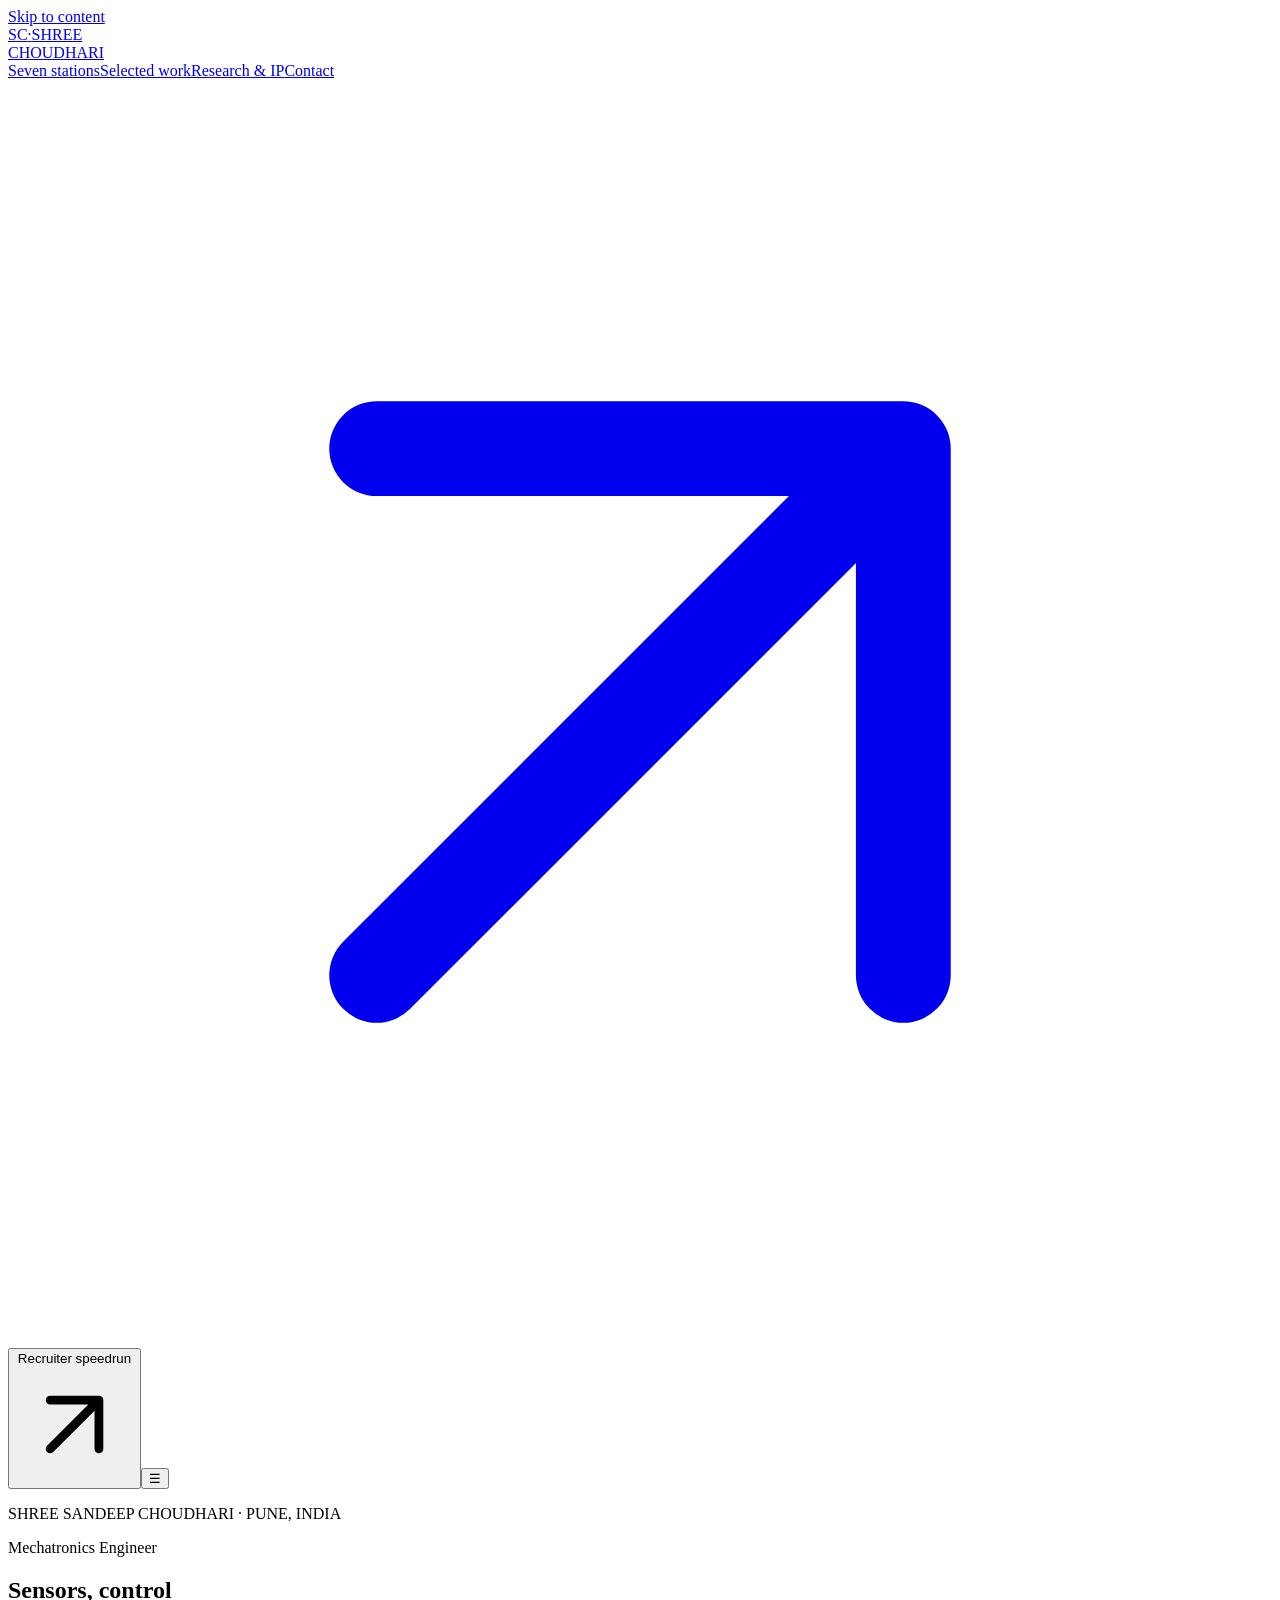
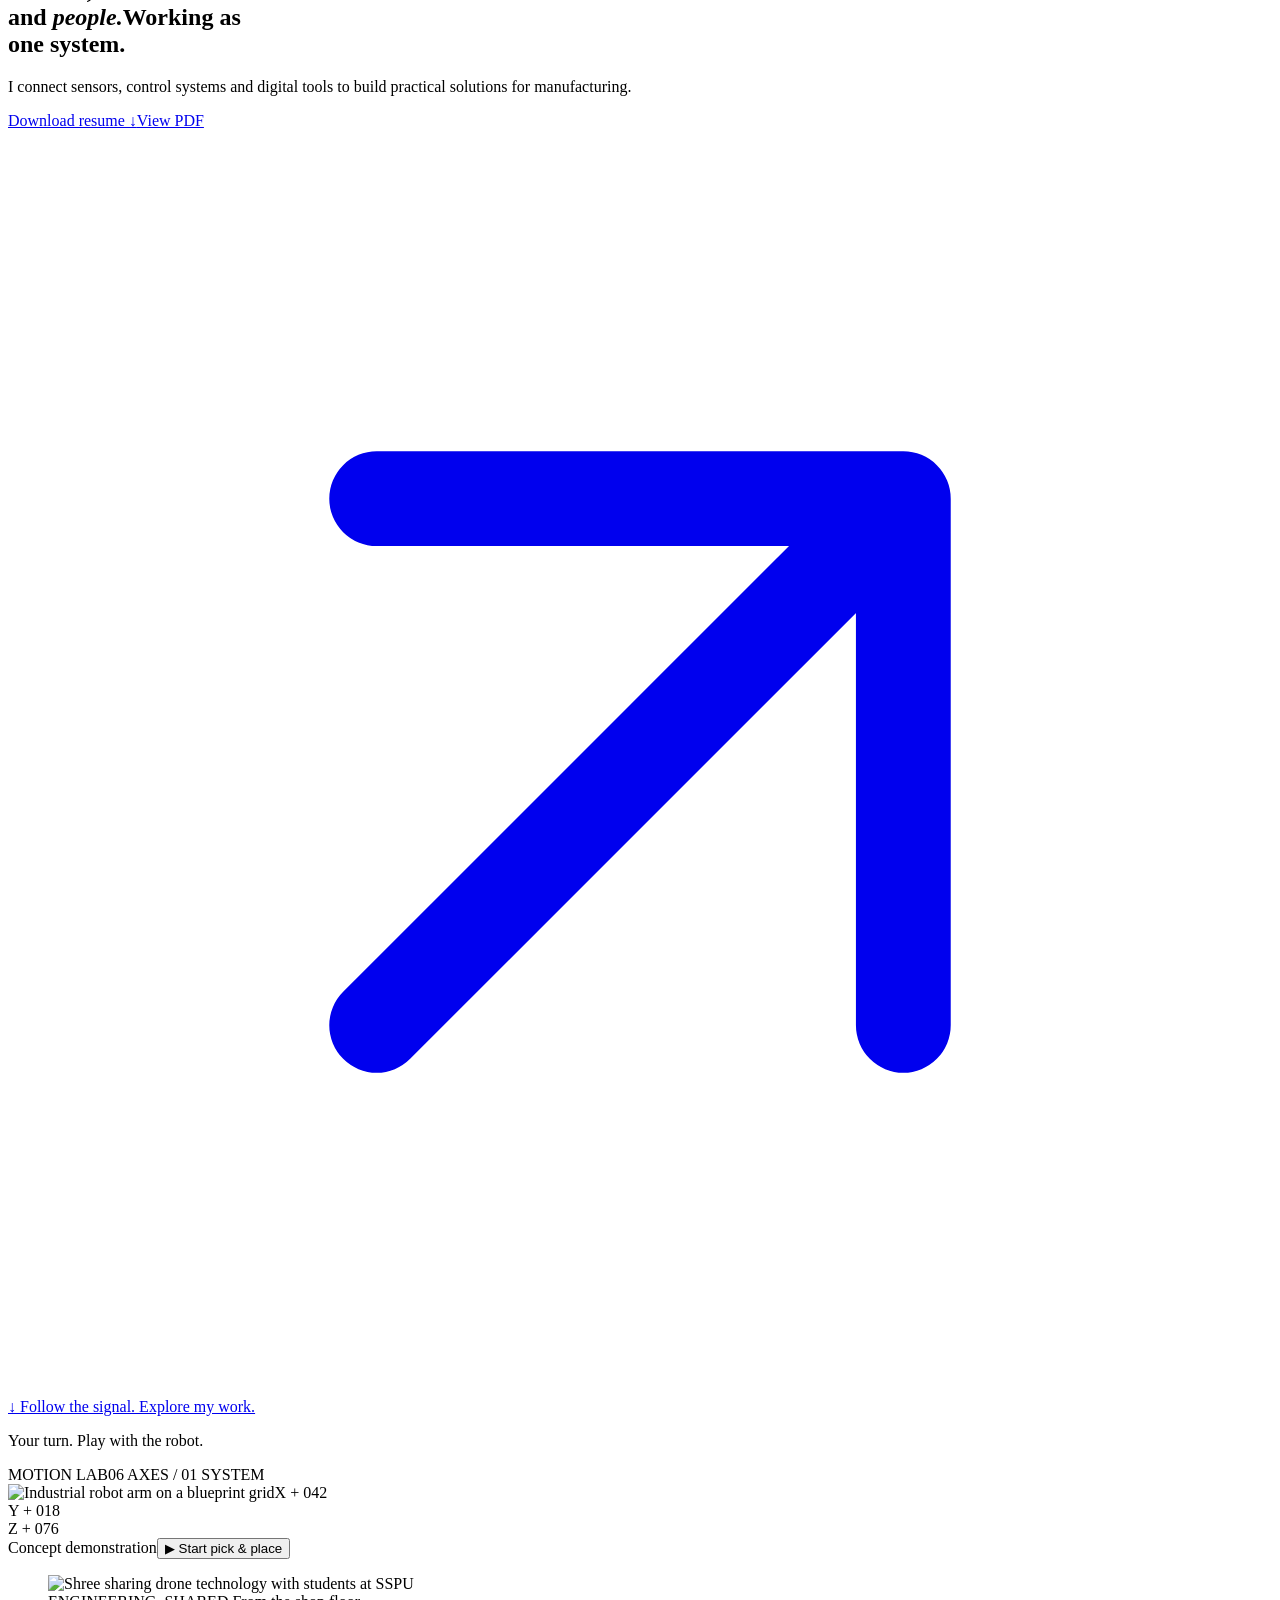
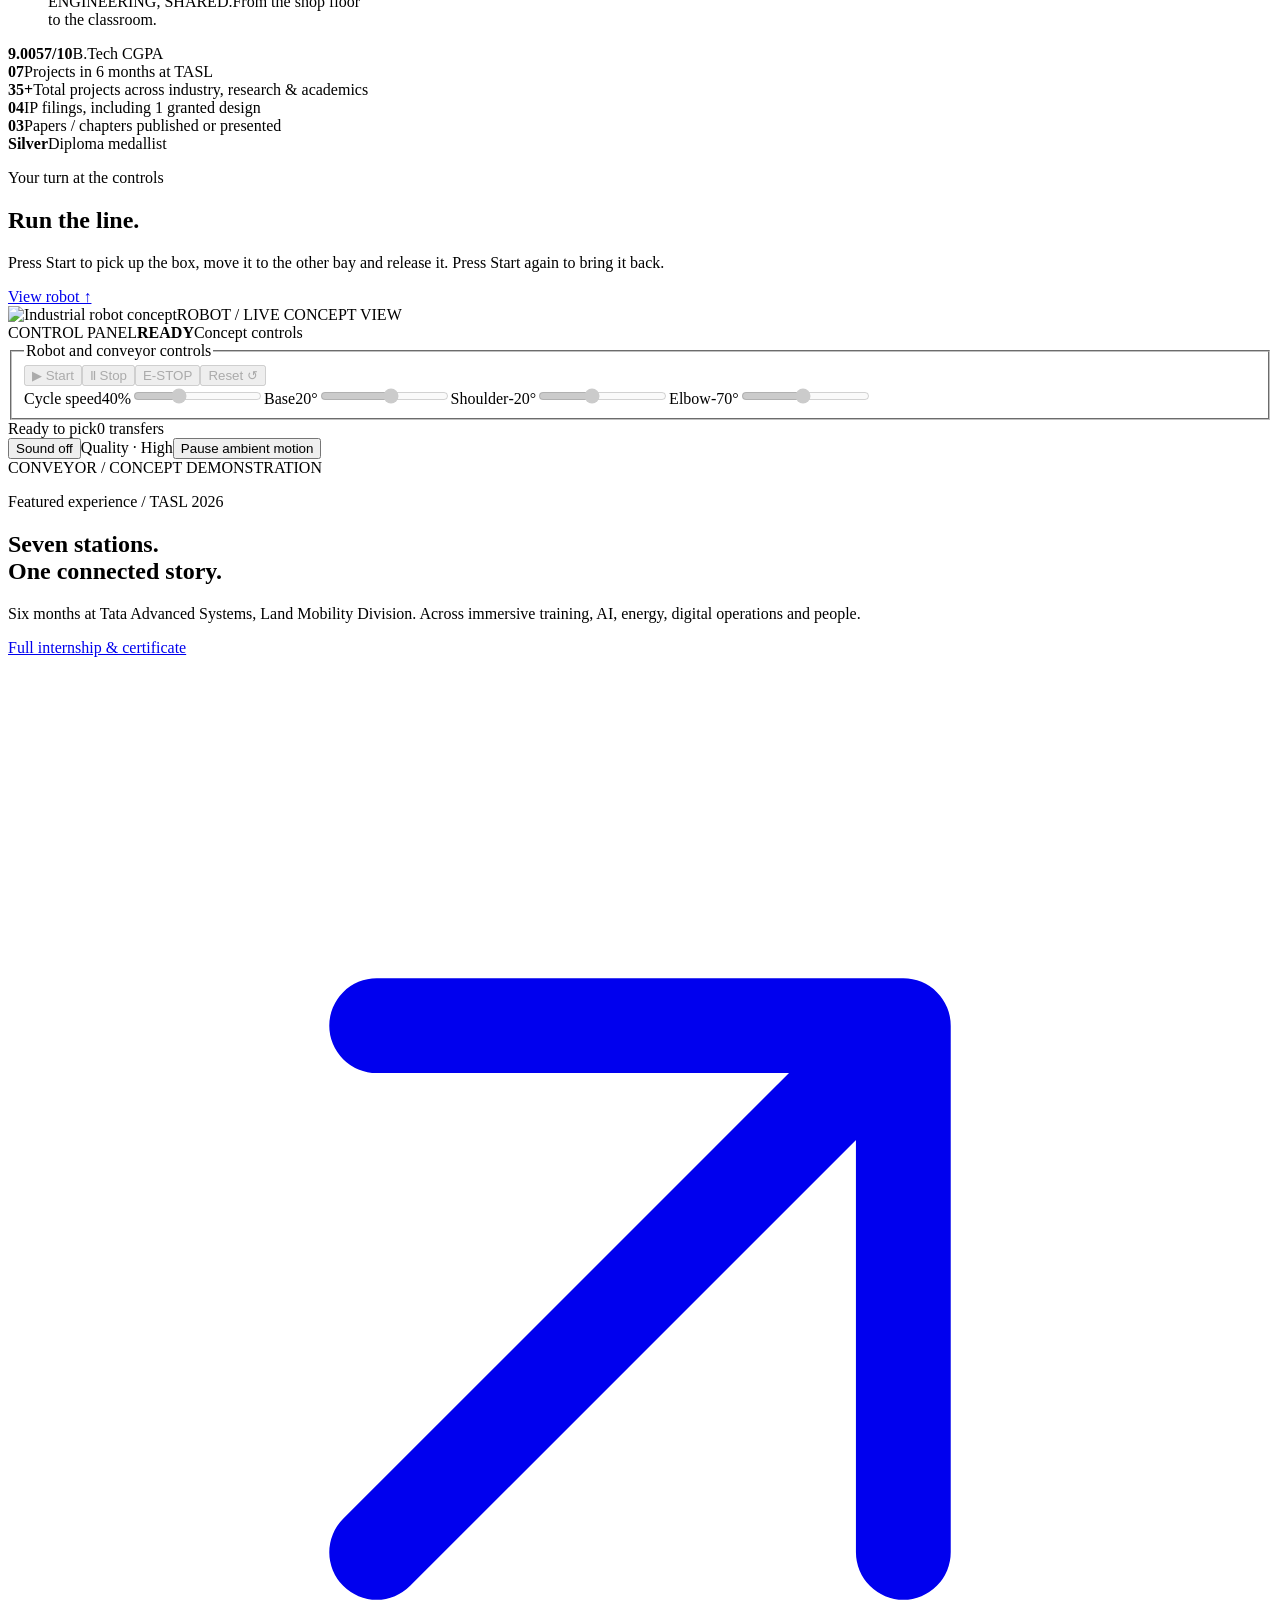
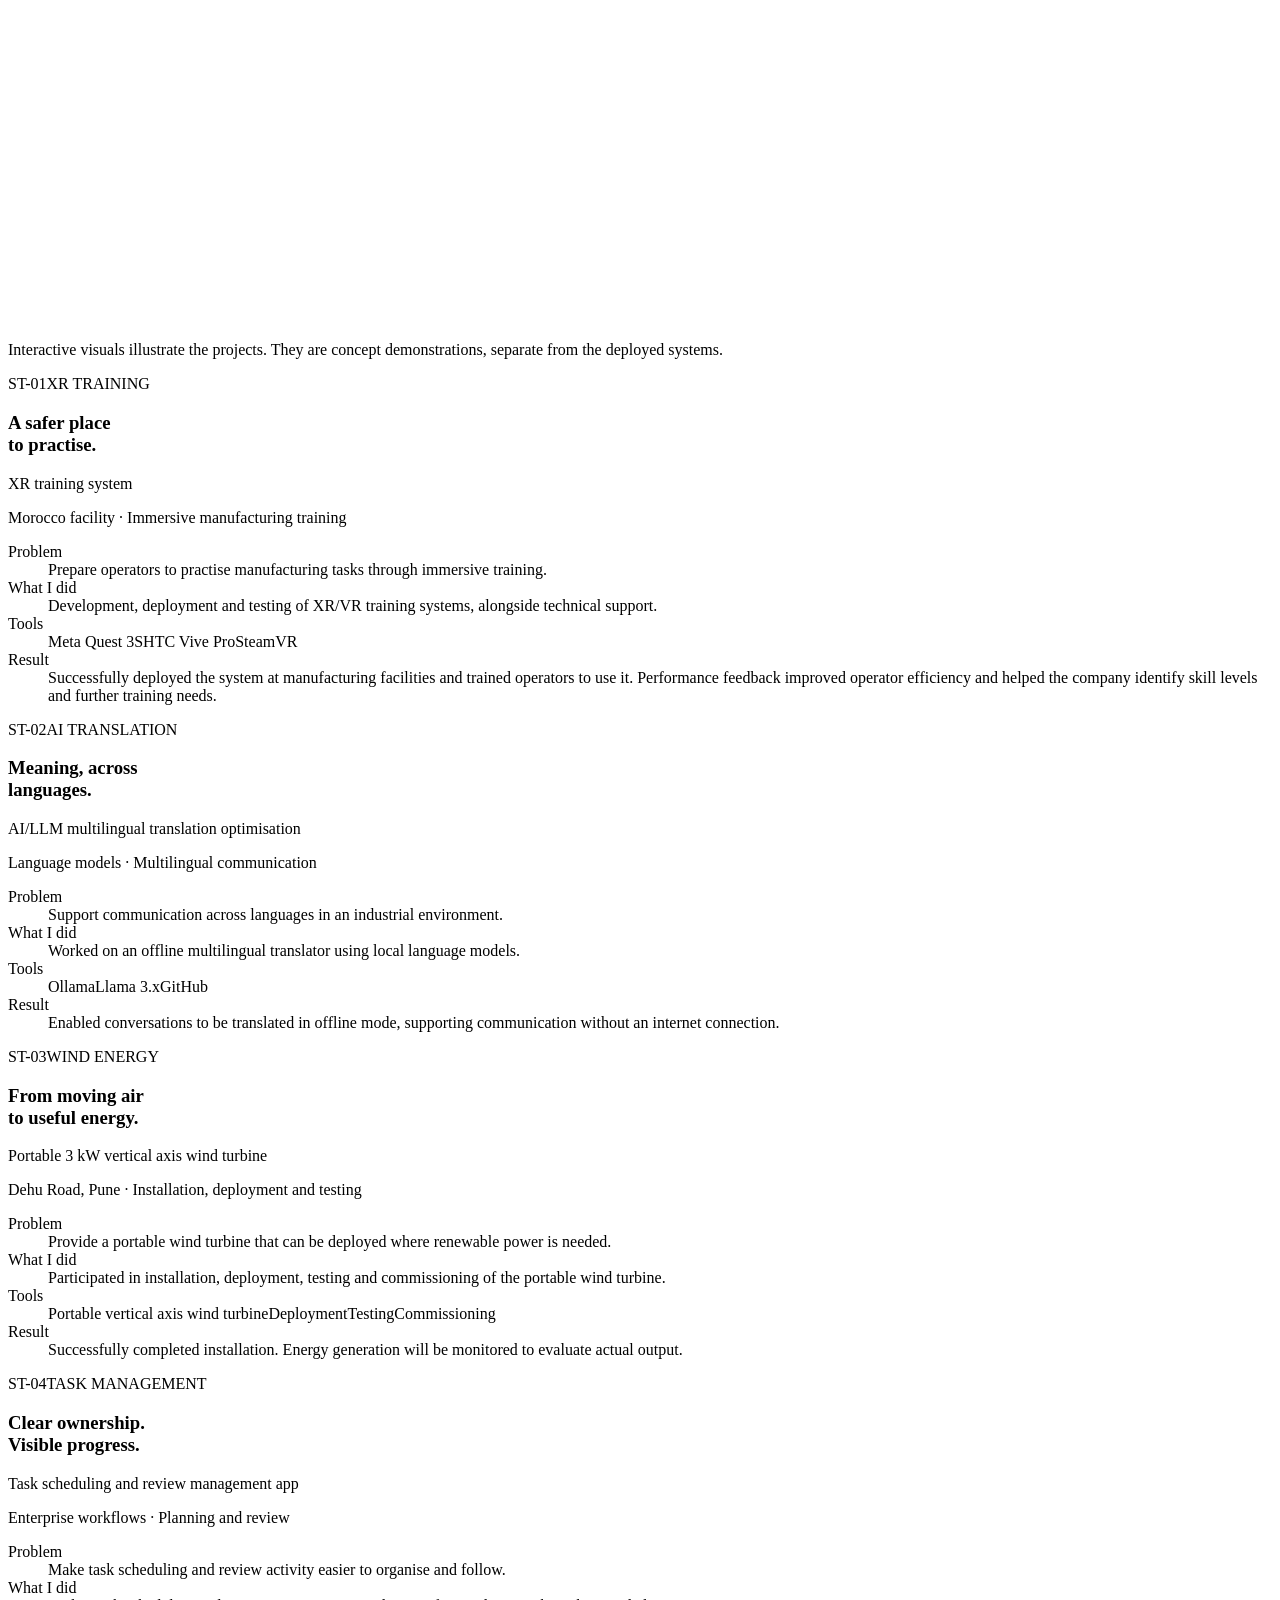
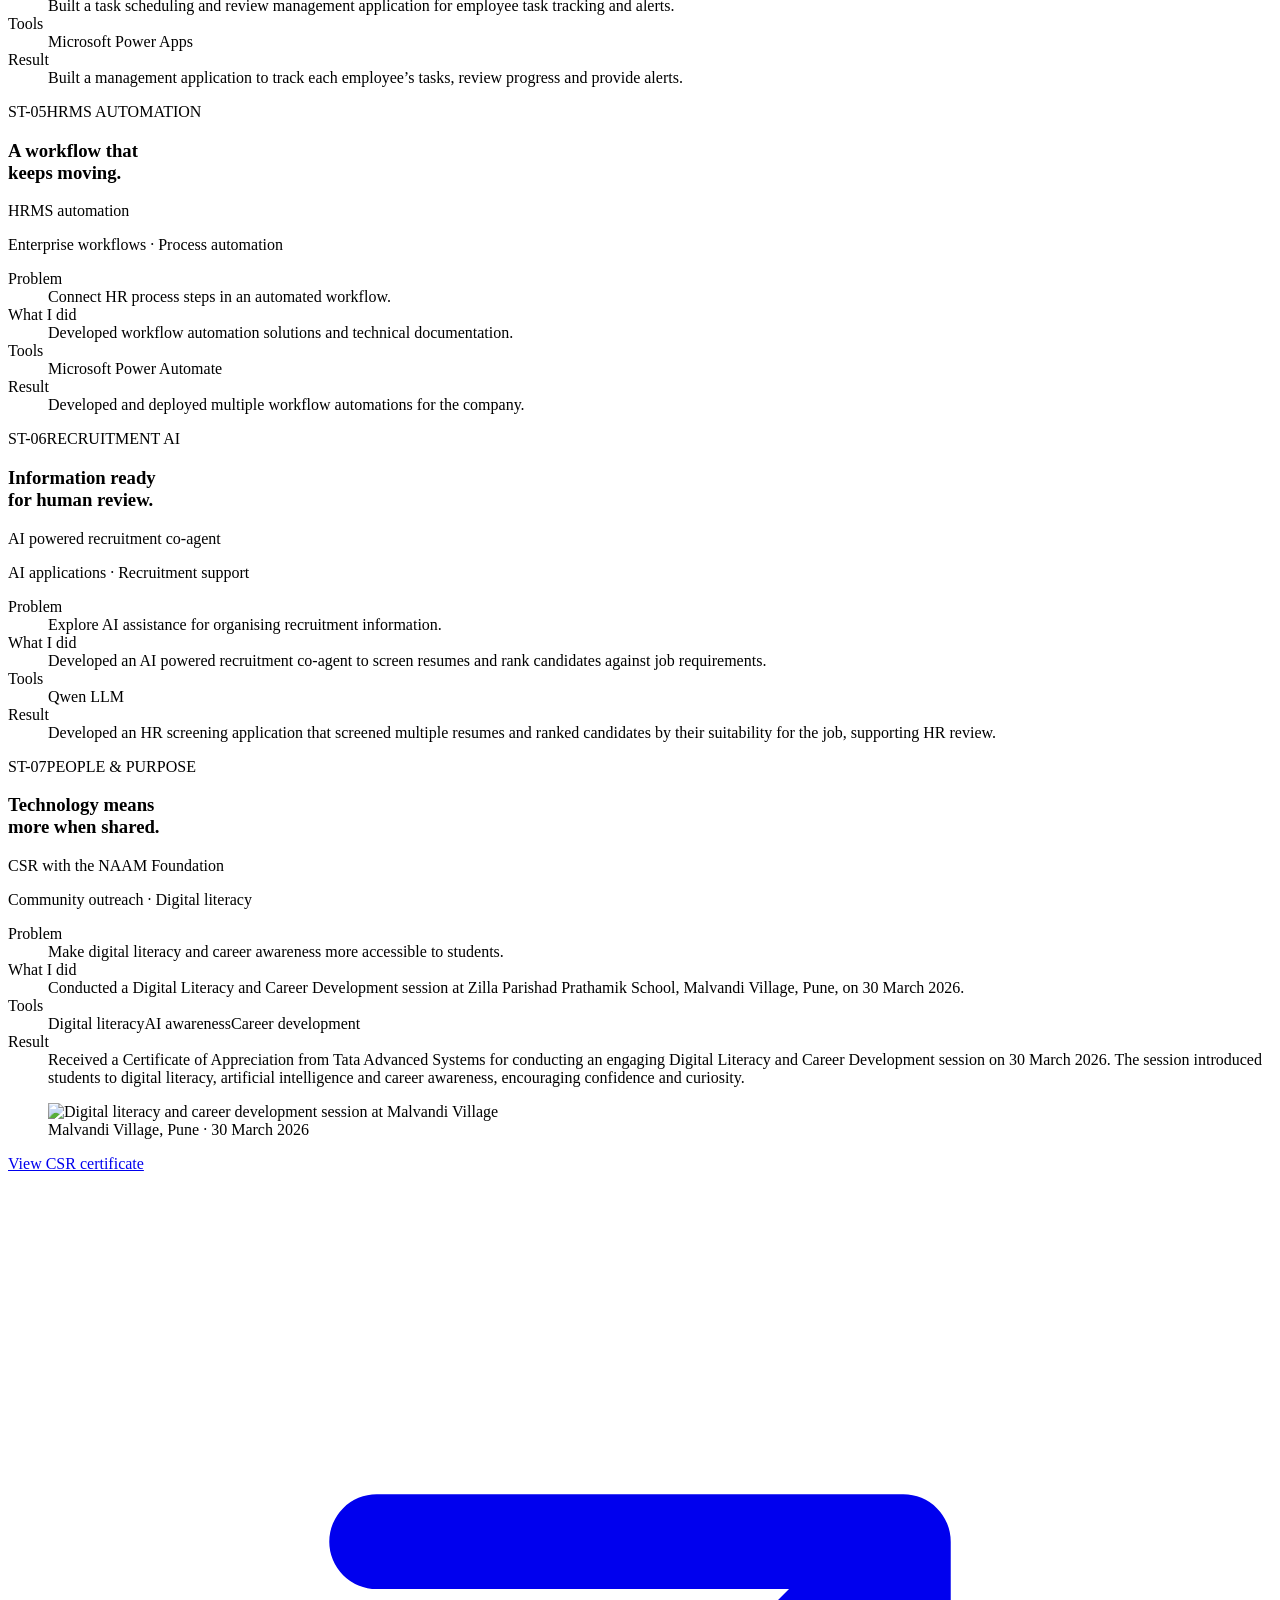
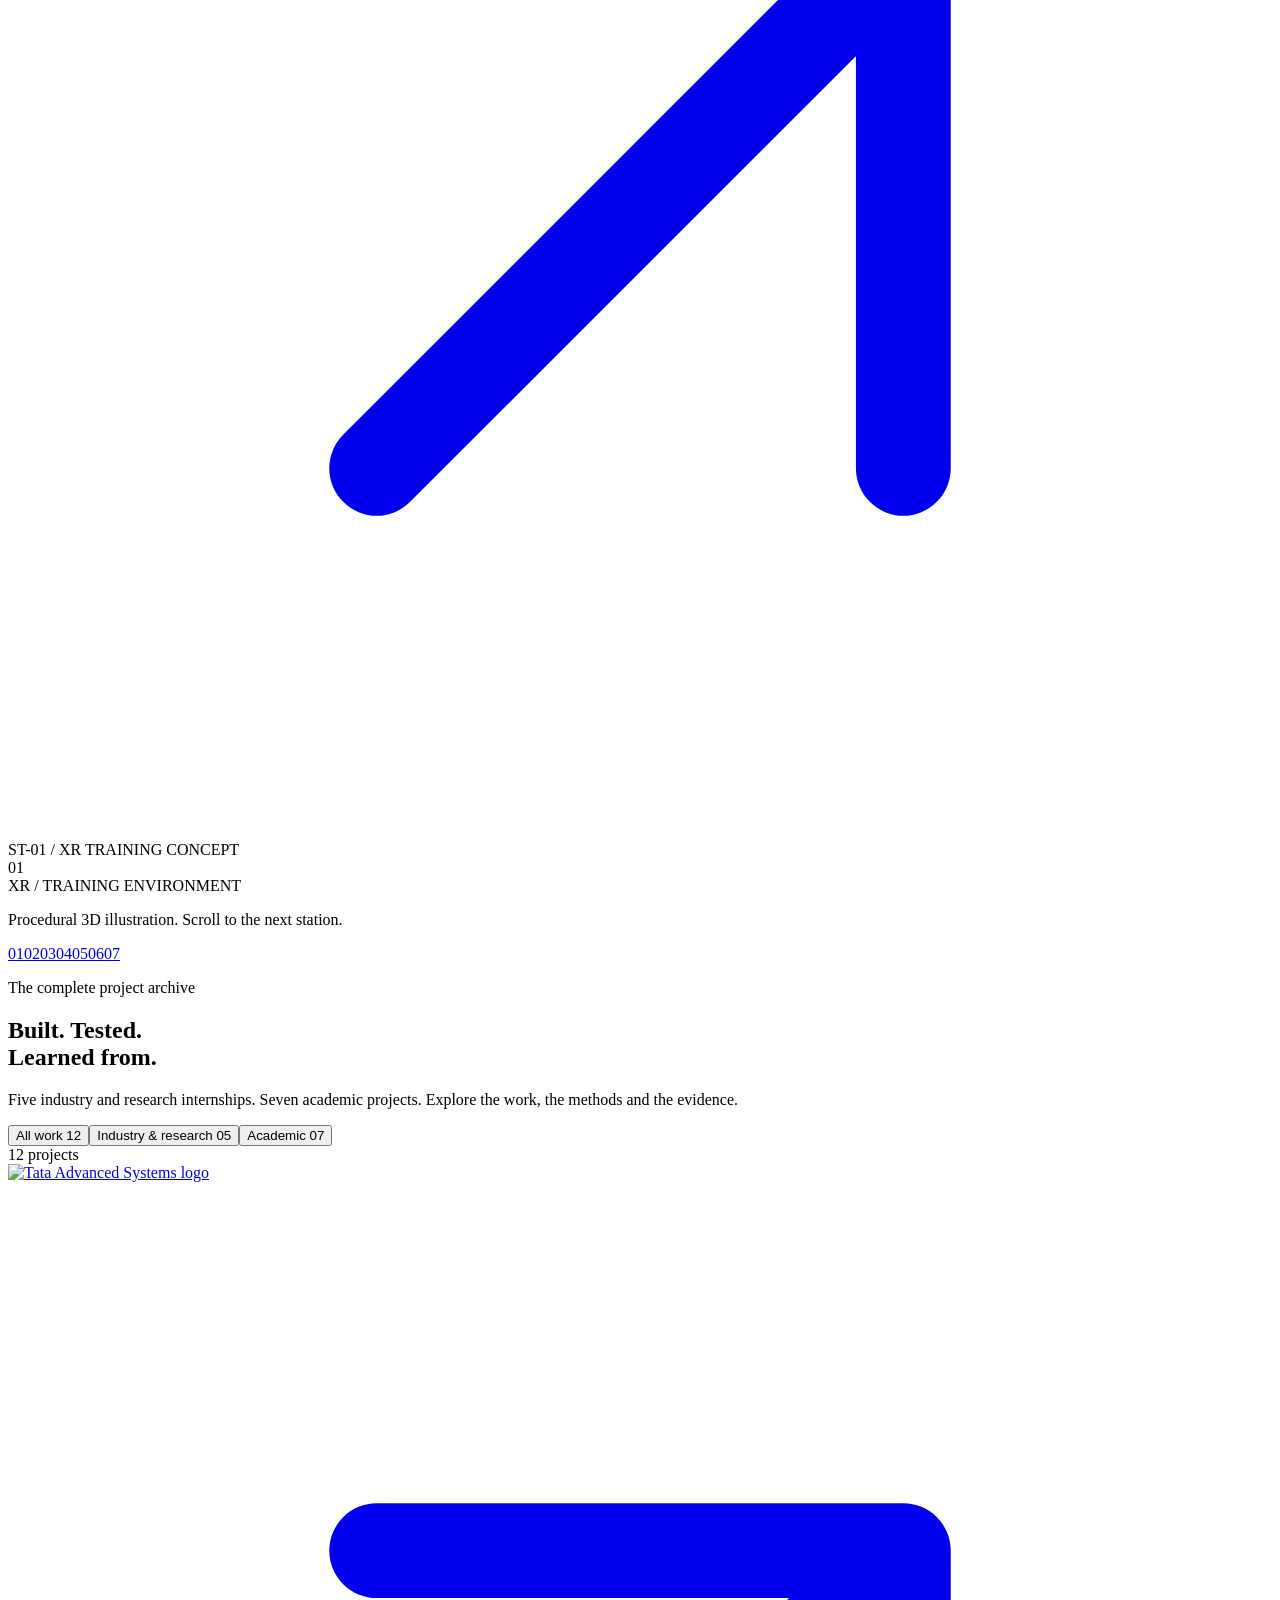
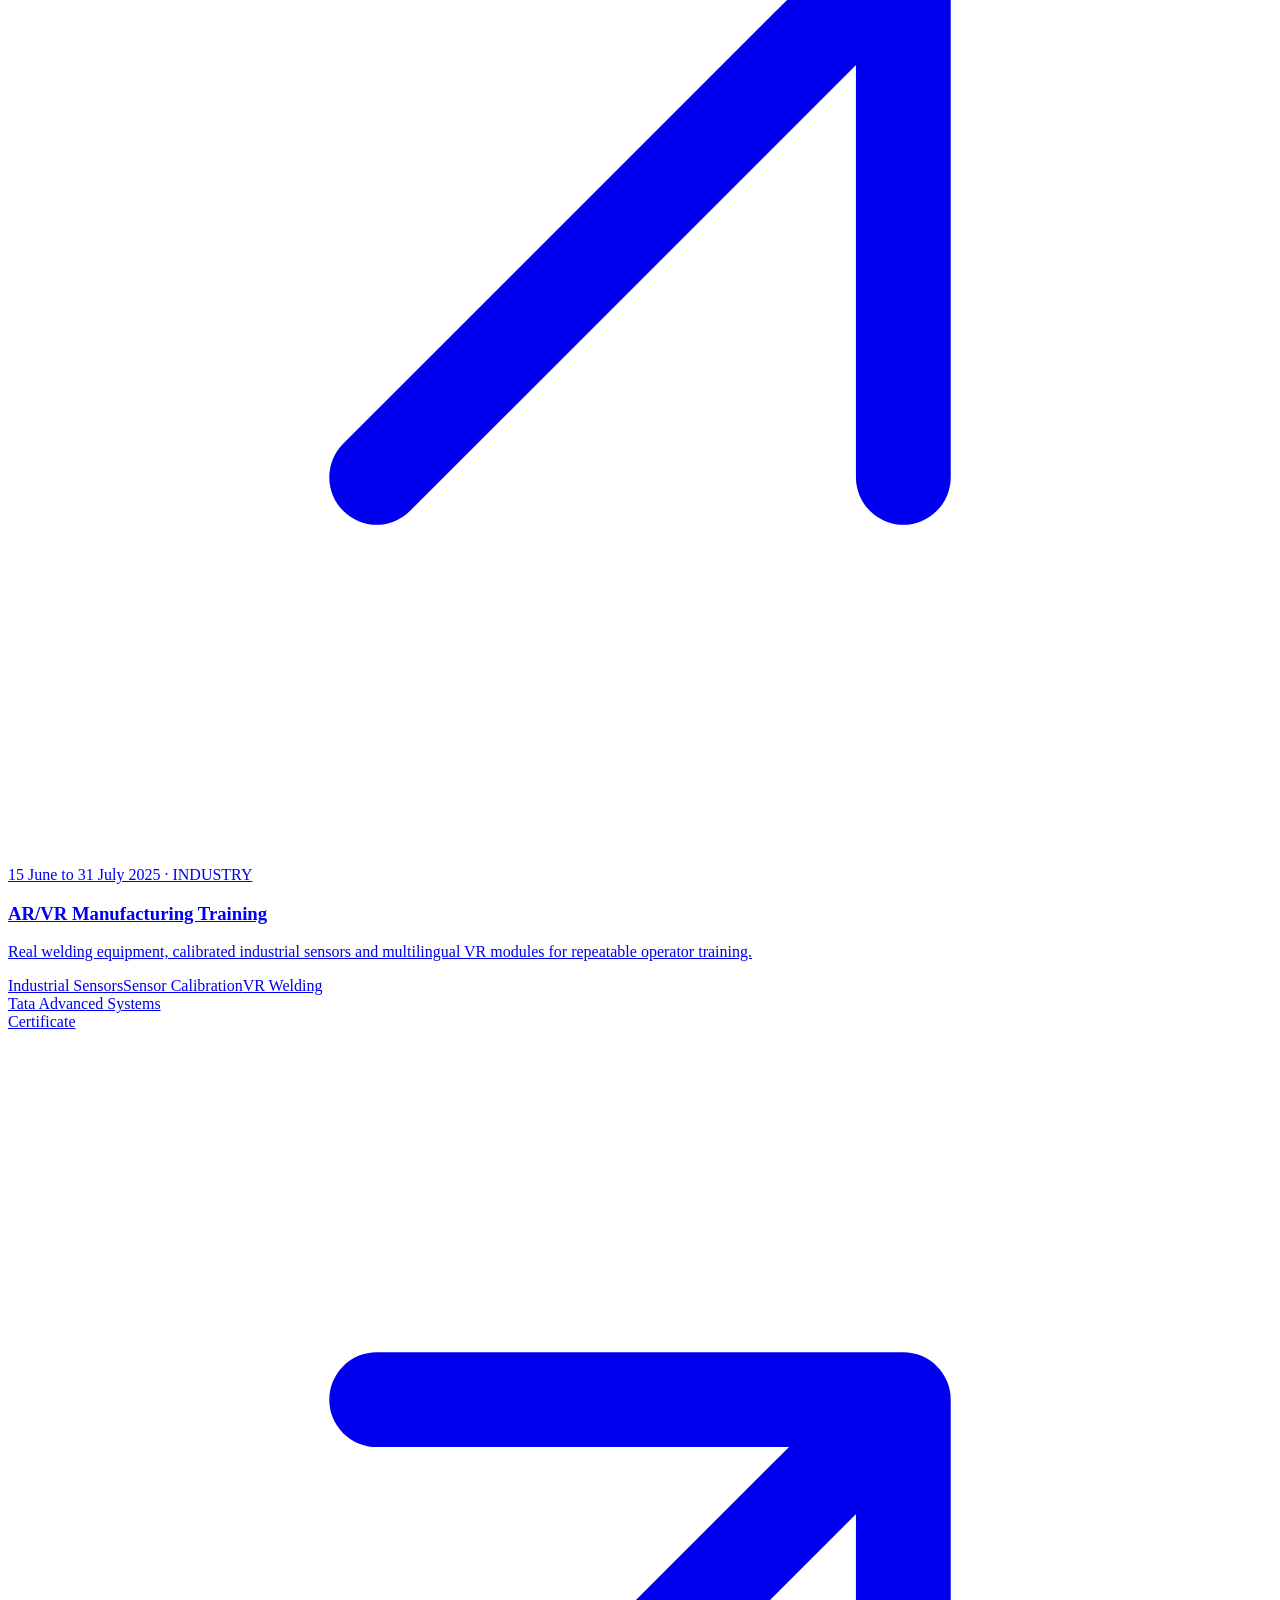
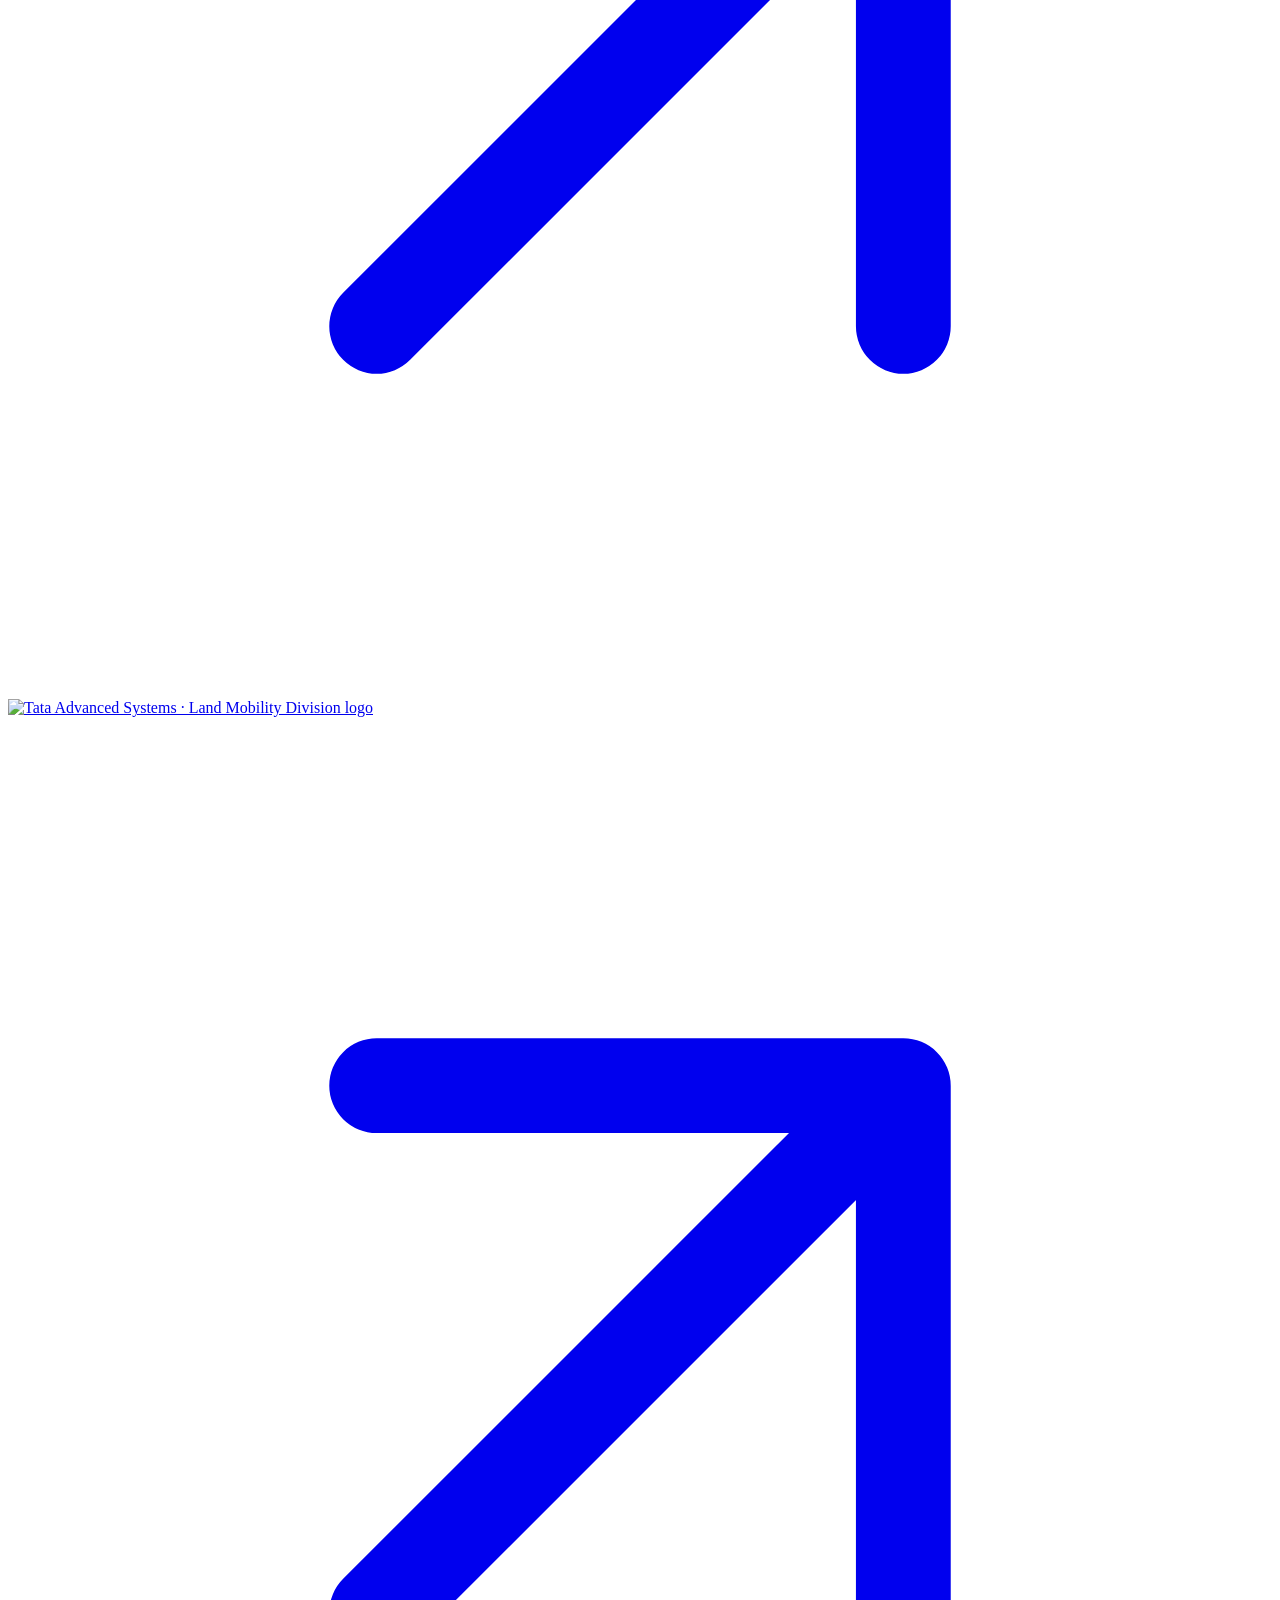
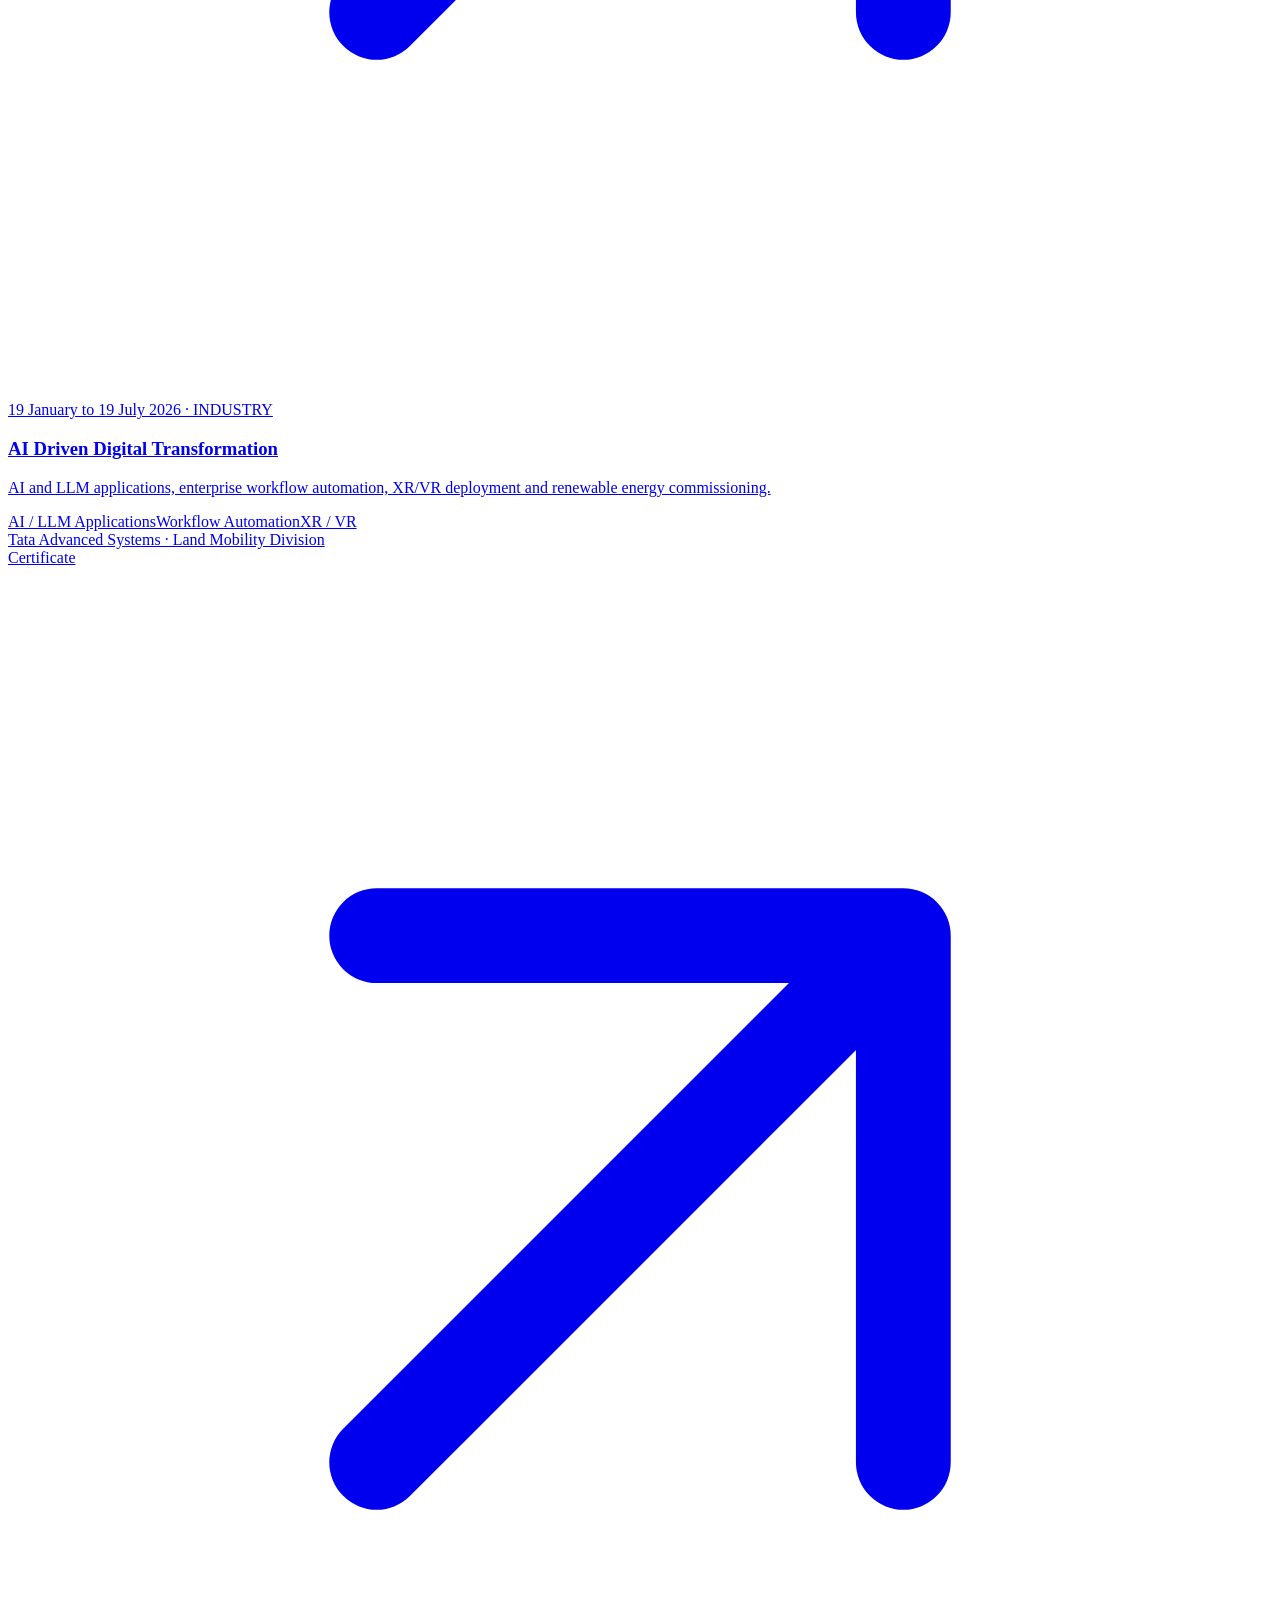
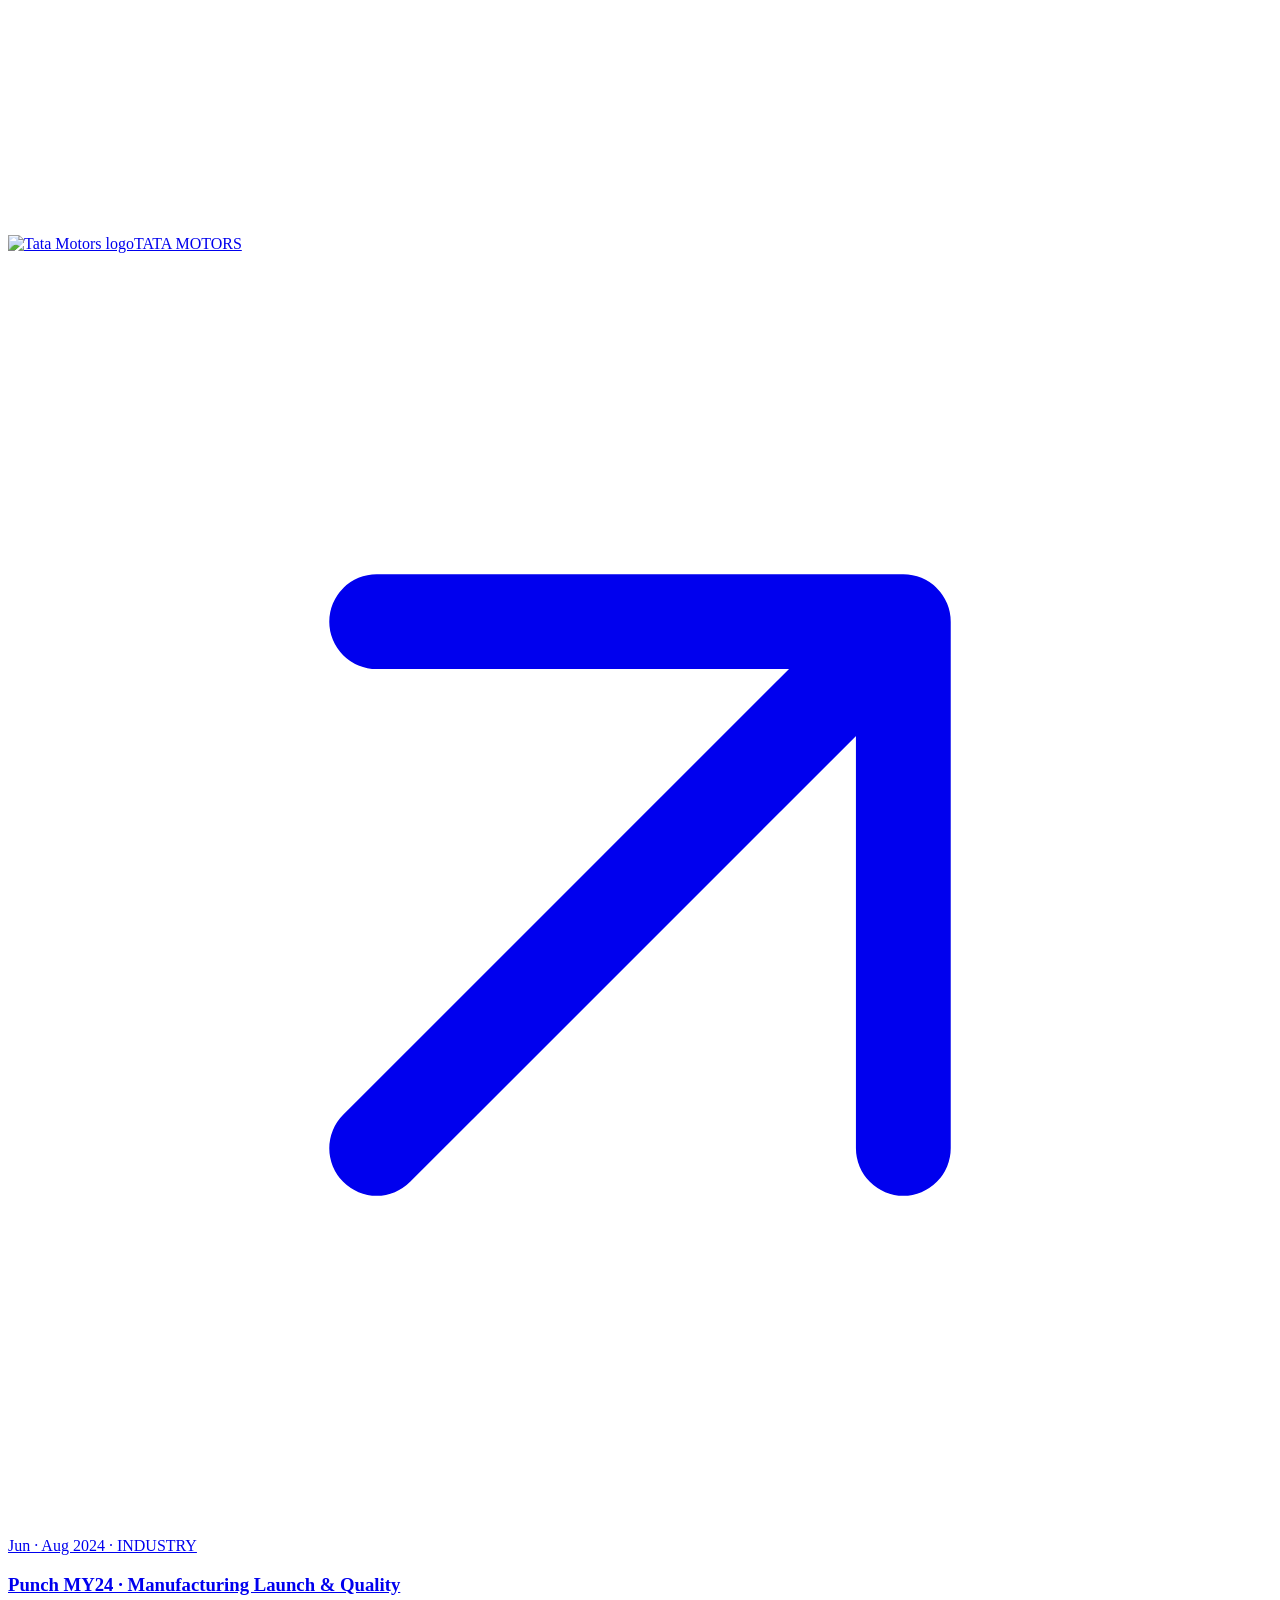
==== commit 50359974: "Remove TASL 2025 letter of recommendation from the portfolio The letter's PDF was already deleted, w" ====
--- a/index.html
+++ b/index.html
@@ -1 +1 @@
-<!doctype html><html lang="en"><head><meta charset="utf-8"><meta name="viewport" content="width=device-width,initial-scale=1"><title>Shree Choudhari | Mechatronics Engineer</title><meta name="description" content="Sensors, control and people, working as one system. Explore Shree Choudhari’s industrial automation, research and digital manufacturing portfolio."><meta name="theme-color" content="#101210"><link rel="canonical" href="https://shree241.github.io/ShreeChoudhari/"><meta property="og:type" content="website"><meta property="og:title" content="Shree Choudhari | Mechatronics Engineer"><meta property="og:description" content="Sensors, control and people, working as one system. Explore Shree Choudhari’s industrial automation, research and digital manufacturing portfolio."><meta property="og:url" content="https://shree241.github.io/ShreeChoudhari/"><meta property="og:image" content="https://shree241.github.io/ShreeChoudhari/assets/drone-workshop.jpg"><meta name="twitter:card" content="summary_large_image"><meta name="twitter:image" content="https://shree241.github.io/ShreeChoudhari/assets/drone-workshop.jpg"><link rel="icon" href="/ShreeChoudhari/assets/favicon.svg"><link rel="preconnect" href="https://fonts.googleapis.com"><link rel="preconnect" href="https://fonts.gstatic.com" crossorigin><link href="https://fonts.googleapis.com/css2?family=DM+Sans:wght@400;500;600;700&family=Space+Grotesk:wght@400;500;600;700&family=IBM+Plex+Mono:wght@400;500&display=swap" rel="stylesheet"><link rel="stylesheet" href="/ShreeChoudhari/css/site.css?v=mobileicons1"><script type="importmap">{"imports":{"three":"https://cdn.jsdelivr.net/npm/three@0.186.1/build/three.module.js","gsap":"https://cdn.jsdelivr.net/npm/gsap@3.13.0/index.js","gsap/ScrollTrigger":"https://cdn.jsdelivr.net/npm/gsap@3.13.0/ScrollTrigger.js","lenis":"https://cdn.jsdelivr.net/npm/lenis@1.3.11/dist/lenis.mjs"}}</script><script defer src="/ShreeChoudhari/js/site.js?v=mobileicons1"></script></head><body><noscript><style>.site-header nav{display:flex;position:static;flex-wrap:wrap;padding:12px}.site-header{height:auto;min-height:100px;flex-wrap:wrap}.menu-button,.speed-button{display:none}</style></noscript><a class="skip" href="#main">Skip to content</a><div class="cursor-cross" aria-hidden="true"></div><header class="site-header"><a class="identity" href="/ShreeChoudhari/" aria-label="Shree Choudhari home"><span class="identity-mark">SC<span>·</span></span><span>SHREE<br>CHOUDHARI</span></a><nav aria-label="Main navigation"><a href="/ShreeChoudhari/#stations">Seven stations</a><a href="/ShreeChoudhari/#selected-work">Selected work</a><a href="/ShreeChoudhari/#research">Research & IP</a><a href="/ShreeChoudhari/#contact">Contact <svg class="link-arrow" viewBox="0 0 24 24" fill="none" stroke="currentColor" stroke-width="1.8" stroke-linecap="round" stroke-linejoin="round" aria-hidden="true" focusable="false"><path d="M7 17 17 7M7 7h10v10"/></svg></a></nav><button class="speed-button" id="speedrun" aria-controls="speedrun-dialog">Recruiter speedrun <span><svg class="link-arrow" viewBox="0 0 24 24" fill="none" stroke="currentColor" stroke-width="1.8" stroke-linecap="round" stroke-linejoin="round" aria-hidden="true" focusable="false"><path d="M7 17 17 7M7 7h10v10"/></svg></span></button><button class="menu-button" aria-label="Toggle navigation" aria-expanded="false">☰</button></header><div class="boot" id="boot" hidden aria-hidden="true"><div><span class="mono">SHREE CHOUDHARI / SYSTEM BOOT</span><strong id="boot-number">00<span>%</span></strong><div class="boot-track"><span></span></div><p class="mono" id="boot-status">I/O CHECK... OK</p><button id="skip-boot">Skip intro <svg class="link-arrow" viewBox="0 0 24 24" fill="none" stroke="currentColor" stroke-width="1.8" stroke-linecap="round" stroke-linejoin="round" aria-hidden="true" focusable="false"><path d="M7 17 17 7M7 7h10v10"/></svg></button></div></div><main id="main"><section class="hero" id="hero"><div class="hero-copy"><p class="eyebrow"><span class="live-dot"></span> SHREE SANDEEP CHOUDHARI · PUNE, INDIA</p><p class="occupation">Mechatronics Engineer</p><h1>Sensors, control<br>and <em>people.</em><span class="hero-last">Working as<br>one system.</span></h1><p class="hero-description">I connect sensors, control systems and digital tools to build practical solutions for manufacturing.</p><div class="hero-actions"><a class="button primary" href="/ShreeChoudhari/assets/shree-choudhari-resume.pdf" download>Download resume ↓</a><a class="button ghost" href="/ShreeChoudhari/assets/shree-choudhari-resume.pdf" target="_blank" rel="noopener">View PDF <svg class="link-arrow" viewBox="0 0 24 24" fill="none" stroke="currentColor" stroke-width="1.8" stroke-linecap="round" stroke-linejoin="round" aria-hidden="true" focusable="false"><path d="M7 17 17 7M7 7h10v10"/></svg></a></div><a class="explore-link" href="#stations"><span>↓</span> Follow the signal. Explore my work.</a></div><div class="hero-stage"><p class="robot-invite">Your turn. Play with the robot.</p><div class="stage-heading mono"><span><i class="live-dot"></i> MOTION LAB</span><span>06 AXES / 01 SYSTEM</span></div><div id="robot-view" class="robot-view scene-view"><img class="scene-fallback" src="/ShreeChoudhari/assets/robot-fallback.svg?v=3" alt="Industrial robot arm on a blueprint grid"><span class="view-coordinate" aria-hidden="true">X + 042<br>Y + 018<br>Z + 076</span></div><div class="stage-foot"><span id="robot-state" role="status">Concept demonstration</span><button id="hero-start" class="hero-start">▶ Start pick & place</button></div><figure class="human-proof"><img src="/ShreeChoudhari/assets/drone-workshop.jpg" alt="Shree sharing drone technology with students at SSPU"><figcaption><span class="mono">ENGINEERING, SHARED.</span>From the shop floor<br> to the classroom.</figcaption></figure></div></section><section class="proof-strip" aria-label="Profile at a glance"><div><strong data-exact="true">9.0057<span>/10</span></strong><span>B.Tech CGPA</span></div><div><strong>07</strong><span>Projects in 6 months at TASL</span></div><div><strong data-exact="true">35+</strong><span>Total projects across industry, research & academics</span></div><div><strong>04</strong><span>IP filings, including 1 granted design</span></div><div><strong>03</strong><span>Papers / chapters published or presented</span></div><div><strong>Silver</strong><span>Diploma medallist</span></div></section><section class="control-section" id="automation-3d"><div class="control-heading"><div><p class="eyebrow">Your turn at the controls</p><h2>Run the line.</h2></div><p>Press Start to pick up the box, move it to the other bay and release it. Press Start again to bring it back.</p><a class="text-link" href="#hero">View robot ↑</a></div><div class="control-workbench"><div id="control-preview" class="scene-view"><img class="scene-fallback" src="/ShreeChoudhari/assets/robot-fallback.svg?v=3" alt="Industrial robot concept"><span class="mono">ROBOT / LIVE CONCEPT VIEW</span></div><div class="hmi" id="hmi"><div class="hmi-readout"><span class="mono">CONTROL PANEL</span><strong id="hmi-state" role="status">READY</strong><span class="mono" id="hmi-caption">Concept controls</span></div><fieldset id="machine-controls" disabled><legend class="sr-only">Robot and conveyor controls</legend><div class="machine-actions"><button id="machine-start" class="start">▶ Start</button><button id="machine-stop">Ⅱ Stop</button><button id="machine-estop" class="estop">E-STOP</button><button id="machine-reset" class="reset">Reset ↺</button></div><div class="sliders"><label>Cycle speed<output id="speed-value">40%</output><input id="speed" type="range" min="10" max="100" value="40"></label><label>Base<output id="base-value">20°</output><input id="base" type="range" min="-160" max="160" value="20"></label><label>Shoulder<output id="shoulder-value">-20°</output><input id="shoulder" type="range" min="-65" max="45" value="-20"></label><label>Elbow<output id="elbow-value">-70°</output><input id="elbow" type="range" min="-125" max="-10" value="-70"></label></div></fieldset><div class="cycle-progress"><span id="cycle-phase" role="status">Ready to pick</span><span id="cycle-count">0 transfers</span></div><div class="hmi-options"><button id="sound-toggle" aria-pressed="false">Sound off</button><span class="render-quality">Quality · High</span><button id="motion-toggle" aria-pressed="false">Pause ambient motion</button></div></div></div><div id="conveyor-view" class="conveyor-view" aria-label="Conveyor concept visual"><div class="belt-track"><span></span><span></span><span></span><span></span><span></span></div><span class="mono">CONVEYOR / CONCEPT DEMONSTRATION</span></div></section><section class="section stations-section" id="stations"><div class="section-heading"><div><p class="eyebrow">Featured experience / TASL 2026</p><h2>Seven stations.<br><span>One connected story.</span></h2></div><div class="section-intro"><p>Six months at Tata Advanced Systems, Land Mobility Division. Across immersive training, AI, energy, digital operations and people.</p><a class="text-link" href="/ShreeChoudhari/projects/tasl-ai-digital-transformation/">Full internship & certificate <svg class="link-arrow" viewBox="0 0 24 24" fill="none" stroke="currentColor" stroke-width="1.8" stroke-linecap="round" stroke-linejoin="round" aria-hidden="true" focusable="false"><path d="M7 17 17 7M7 7h10v10"/></svg></a></div></div><p class="editor-note">Interactive visuals illustrate the projects. They are concept demonstrations, separate from the deployed systems.</p><div class="station-layout"><div class="station-stream"><div class="signal-line" aria-hidden="true"><span></span></div><article id="station-xr" class="station" data-station="0"><div class="station-index"><span>ST-01</span><span class="station-dot"></span><span>XR TRAINING</span></div><h3>A safer place<br>to practise.</h3><p class="station-name">XR training system</p><p class="station-context">Morocco facility · Immersive manufacturing training</p><dl><div><dt>Problem</dt><dd>Prepare operators to practise manufacturing tasks through immersive training.</dd></div><div><dt>What I did</dt><dd>Development, deployment and testing of XR/VR training systems, alongside technical support.</dd></div><div><dt>Tools</dt><dd><div class="tags"><span>Meta Quest 3S</span><span>HTC Vive Pro</span><span>SteamVR</span></div></dd></div><div><dt>Result</dt><dd class="result-copy">Successfully deployed the system at manufacturing facilities and trained operators to use it. Performance feedback improved operator efficiency and helped the company identify skill levels and further training needs.</dd></div></dl></article><article id="station-llm" class="station" data-station="1"><div class="station-index"><span>ST-02</span><span class="station-dot"></span><span>AI TRANSLATION</span></div><h3>Meaning, across<br>languages.</h3><p class="station-name">AI/LLM multilingual translation optimisation</p><p class="station-context">Language models · Multilingual communication</p><dl><div><dt>Problem</dt><dd>Support communication across languages in an industrial environment.</dd></div><div><dt>What I did</dt><dd>Worked on an offline multilingual translator using local language models.</dd></div><div><dt>Tools</dt><dd><div class="tags"><span>Ollama</span><span>Llama 3.x</span><span>GitHub</span></div></dd></div><div><dt>Result</dt><dd class="result-copy">Enabled conversations to be translated in offline mode, supporting communication without an internet connection.</dd></div></dl></article><article id="station-wind" class="station" data-station="2"><div class="station-index"><span>ST-03</span><span class="station-dot"></span><span>WIND ENERGY</span></div><h3>From moving air<br>to useful energy.</h3><p class="station-name">Portable 3 kW vertical axis wind turbine</p><p class="station-context">Dehu Road, Pune · Installation, deployment and testing</p><dl><div><dt>Problem</dt><dd>Provide a portable wind turbine that can be deployed where renewable power is needed.</dd></div><div><dt>What I did</dt><dd>Participated in installation, deployment, testing and commissioning of the portable wind turbine.</dd></div><div><dt>Tools</dt><dd><div class="tags"><span>Portable vertical axis wind turbine</span><span>Deployment</span><span>Testing</span><span>Commissioning</span></div></dd></div><div><dt>Result</dt><dd class="result-copy">Successfully completed installation. Energy generation will be monitored to evaluate actual output.</dd></div></dl></article><article id="station-tasks" class="station" data-station="3"><div class="station-index"><span>ST-04</span><span class="station-dot"></span><span>TASK MANAGEMENT</span></div><h3>Clear ownership.<br>Visible progress.</h3><p class="station-name">Task scheduling and review management app</p><p class="station-context">Enterprise workflows · Planning and review</p><dl><div><dt>Problem</dt><dd>Make task scheduling and review activity easier to organise and follow.</dd></div><div><dt>What I did</dt><dd>Built a task scheduling and review management application for employee task tracking and alerts.</dd></div><div><dt>Tools</dt><dd><div class="tags"><span>Microsoft Power Apps</span></div></dd></div><div><dt>Result</dt><dd class="result-copy">Built a management application to track each employee’s tasks, review progress and provide alerts.</dd></div></dl></article><article id="station-hrms" class="station" data-station="4"><div class="station-index"><span>ST-05</span><span class="station-dot"></span><span>HRMS AUTOMATION</span></div><h3>A workflow that<br>keeps moving.</h3><p class="station-name">HRMS automation</p><p class="station-context">Enterprise workflows · Process automation</p><dl><div><dt>Problem</dt><dd>Connect HR process steps in an automated workflow.</dd></div><div><dt>What I did</dt><dd>Developed workflow automation solutions and technical documentation.</dd></div><div><dt>Tools</dt><dd><div class="tags"><span>Microsoft Power Automate</span></div></dd></div><div><dt>Result</dt><dd class="result-copy">Developed and deployed multiple workflow automations for the company.</dd></div></dl></article><article id="station-agent" class="station" data-station="5"><div class="station-index"><span>ST-06</span><span class="station-dot"></span><span>RECRUITMENT AI</span></div><h3>Information ready<br>for human review.</h3><p class="station-name">AI powered recruitment co-agent</p><p class="station-context">AI applications · Recruitment support</p><dl><div><dt>Problem</dt><dd>Explore AI assistance for organising recruitment information.</dd></div><div><dt>What I did</dt><dd>Developed an AI powered recruitment co-agent to screen resumes and rank candidates against job requirements.</dd></div><div><dt>Tools</dt><dd><div class="tags"><span>Qwen LLM</span></div></dd></div><div><dt>Result</dt><dd class="result-copy">Developed an HR screening application that screened multiple resumes and ranked candidates by their suitability for the job, supporting HR review.</dd></div></dl></article><article id="station-csr" class="station" data-station="6"><div class="station-index"><span>ST-07</span><span class="station-dot"></span><span>PEOPLE & PURPOSE</span></div><h3>Technology means<br>more when shared.</h3><p class="station-name">CSR with the NAAM Foundation</p><p class="station-context">Community outreach · Digital literacy</p><dl><div><dt>Problem</dt><dd>Make digital literacy and career awareness more accessible to students.</dd></div><div><dt>What I did</dt><dd>Conducted a Digital Literacy and Career Development session at Zilla Parishad Prathamik School, Malvandi Village, Pune, on 30 March 2026.</dd></div><div><dt>Tools</dt><dd><div class="tags"><span>Digital literacy</span><span>AI awareness</span><span>Career development</span></div></dd></div><div><dt>Result</dt><dd class="result-copy">Received a Certificate of Appreciation from Tata Advanced Systems for conducting an engaging Digital Literacy and Career Development session on 30 March 2026. The session introduced students to digital literacy, artificial intelligence and career awareness, encouraging confidence and curiosity.</dd></div></dl><figure class="csr-photo"><img src="/ShreeChoudhari/assets/digital-literacy-csr.jpg" alt="Digital literacy and career development session at Malvandi Village" loading="lazy"><figcaption>Malvandi Village, Pune · 30 March 2026</figcaption></figure><a class="text-link" href="/ShreeChoudhari/assets/csr-certificate.pdf" target="_blank" rel="noopener">View CSR certificate <svg class="link-arrow" viewBox="0 0 24 24" fill="none" stroke="currentColor" stroke-width="1.8" stroke-linecap="round" stroke-linejoin="round" aria-hidden="true" focusable="false"><path d="M7 17 17 7M7 7h10v10"/></svg></a></article></div><aside class="station-visual"><div class="station-console"><div class="console-top mono"><span id="active-station">ST-01 / XR TRAINING</span><span><i class="live-dot"></i> CONCEPT</span></div><div id="station-view" class="scene-view"><div class="station-fallback" aria-hidden="true"><img id="station-fallback-image" src="/ShreeChoudhari/assets/station-1-fallback.svg?v=3" alt="" loading="lazy"><span>01</span></div></div><div class="console-bottom"><span class="mono" id="station-readout">XR / TRAINING ENVIRONMENT</span><div class="station-meter" aria-hidden="true"><i></i><i></i><i></i><i></i><i></i></div></div><p id="station-illustration">Procedural 3D illustration. Scroll to the next station.</p><div class="station-nav" aria-label="Jump to station"><a href="#station-xr" aria-label="Station 1: XR training system" aria-current="true">01</a><a href="#station-llm" aria-label="Station 2: AI/LLM multilingual translation optimisation" >02</a><a href="#station-wind" aria-label="Station 3: Portable 3 kW vertical axis wind turbine" >03</a><a href="#station-tasks" aria-label="Station 4: Task scheduling and review management app" >04</a><a href="#station-hrms" aria-label="Station 5: HRMS automation" >05</a><a href="#station-agent" aria-label="Station 6: AI powered recruitment co-agent" >06</a><a href="#station-csr" aria-label="Station 7: CSR with the NAAM Foundation" >07</a></div></div></aside></div></section><section class="section" id="selected-work"><div class="section-heading"><div><p class="eyebrow">The complete project archive</p><h2>Built. Tested.<br><span>Learned from.</span></h2></div><p>Five industry and research internships. Seven academic projects. Explore the work, the methods and the evidence.</p></div><div class="filter-bar"><div role="group" aria-label="Filter projects"><button data-filter="all" aria-pressed="true">All work <span>12</span></button><button data-filter="corporate" aria-pressed="false">Industry & research <span>05</span></button><button data-filter="academic" aria-pressed="false">Academic <span>07</span></button></div><span id="project-count" class="mono" aria-live="polite">12 projects</span></div><div class="project-grid"><article class="project-card" data-category="corporate"><a class="project-open" href="/ShreeChoudhari/projects/tasl-vr-welding/?from=all"><div class="project-visual logo-visual brand-tasl"><img src="/ShreeChoudhari/assets/tasl-logo.png" alt="Tata Advanced Systems logo" loading="lazy"><span class="card-arrow"><svg class="link-arrow" viewBox="0 0 24 24" fill="none" stroke="currentColor" stroke-width="1.8" stroke-linecap="round" stroke-linejoin="round" aria-hidden="true" focusable="false"><path d="M7 17 17 7M7 7h10v10"/></svg></span></div><div class="project-copy"><p class="mono">15 June to 31 July 2025 · INDUSTRY</p><h3>AR/VR Manufacturing Training</h3><p>Real welding equipment, calibrated industrial sensors and multilingual VR modules for repeatable operator training.</p><div class="tags"><span>Industrial Sensors</span><span>Sensor Calibration</span><span>VR Welding</span></div><span class="project-org">Tata Advanced Systems</span></div></a><div class="card-document-links"><a href="/ShreeChoudhari/assets/tasl-2025-certificate.pdf" target="_blank" rel="noopener">Certificate <svg class="link-arrow" viewBox="0 0 24 24" fill="none" stroke="currentColor" stroke-width="1.8" stroke-linecap="round" stroke-linejoin="round" aria-hidden="true" focusable="false"><path d="M7 17 17 7M7 7h10v10"/></svg></a><a href="/ShreeChoudhari/assets/tasl-2025-lor.pdf" target="_blank" rel="noopener">Recommendation <svg class="link-arrow" viewBox="0 0 24 24" fill="none" stroke="currentColor" stroke-width="1.8" stroke-linecap="round" stroke-linejoin="round" aria-hidden="true" focusable="false"><path d="M7 17 17 7M7 7h10v10"/></svg></a></div></article><article class="project-card" data-category="corporate"><a class="project-open" href="/ShreeChoudhari/projects/tasl-ai-digital-transformation/?from=all"><div class="project-visual logo-visual brand-tasl"><img src="/ShreeChoudhari/assets/tasl-logo.png" alt="Tata Advanced Systems · Land Mobility Division logo" loading="lazy"><span class="card-arrow"><svg class="link-arrow" viewBox="0 0 24 24" fill="none" stroke="currentColor" stroke-width="1.8" stroke-linecap="round" stroke-linejoin="round" aria-hidden="true" focusable="false"><path d="M7 17 17 7M7 7h10v10"/></svg></span></div><div class="project-copy"><p class="mono">19 January to 19 July 2026 · INDUSTRY</p><h3>AI Driven Digital Transformation</h3><p>AI and LLM applications, enterprise workflow automation, XR/VR deployment and renewable energy commissioning.</p><div class="tags"><span>AI / LLM Applications</span><span>Workflow Automation</span><span>XR / VR</span></div><span class="project-org">Tata Advanced Systems · Land Mobility Division</span></div></a><div class="card-document-links"><a href="/ShreeChoudhari/assets/tasl-2026-certificate.pdf" target="_blank" rel="noopener">Certificate <svg class="link-arrow" viewBox="0 0 24 24" fill="none" stroke="currentColor" stroke-width="1.8" stroke-linecap="round" stroke-linejoin="round" aria-hidden="true" focusable="false"><path d="M7 17 17 7M7 7h10v10"/></svg></a></div></article><article class="project-card" data-category="corporate"><a class="project-open" href="/ShreeChoudhari/projects/tata-motors-launch/?from=all"><div class="project-visual logo-visual brand-tata-motors"><img src="/ShreeChoudhari/assets/tata-motors-wordmark.svg" alt="Tata Motors logo" loading="lazy"><span class="logo-title">TATA MOTORS</span><span class="card-arrow"><svg class="link-arrow" viewBox="0 0 24 24" fill="none" stroke="currentColor" stroke-width="1.8" stroke-linecap="round" stroke-linejoin="round" aria-hidden="true" focusable="false"><path d="M7 17 17 7M7 7h10v10"/></svg></span></div><div class="project-copy"><p class="mono">Jun · Aug 2024 · INDUSTRY</p><h3>Punch MY24 · Manufacturing Launch &amp; Quality</h3><p>New model introduction, proving plans, manufacturing readiness and cross functional quality coordination.</p><div class="tags"><span>SAP</span><span>IPMS</span><span>PPAP / VQA</span></div><span class="project-org">Tata Motors</span></div></a><div class="card-document-links"><a href="/ShreeChoudhari/assets/tata-motors-certificate.pdf" target="_blank" rel="noopener">Certificate <svg class="link-arrow" viewBox="0 0 24 24" fill="none" stroke="currentColor" stroke-width="1.8" stroke-linecap="round" stroke-linejoin="round" aria-hidden="true" focusable="false"><path d="M7 17 17 7M7 7h10v10"/></svg></a><a href="/ShreeChoudhari/assets/tata-motors-lor.pdf" target="_blank" rel="noopener">Recommendation <svg class="link-arrow" viewBox="0 0 24 24" fill="none" stroke="currentColor" stroke-width="1.8" stroke-linecap="round" stroke-linejoin="round" aria-hidden="true" focusable="false"><path d="M7 17 17 7M7 7h10v10"/></svg></a></div></article><article class="project-card" data-category="corporate"><a class="project-open" href="/ShreeChoudhari/projects/iit-bombay-drug-delivery/?from=all"><div class="project-visual logo-visual brand-iitb"><img src="/ShreeChoudhari/assets/iitb-official.png" alt="IIT Bombay · NanoBios Lab logo" loading="lazy"><span class="card-arrow"><svg class="link-arrow" viewBox="0 0 24 24" fill="none" stroke="currentColor" stroke-width="1.8" stroke-linecap="round" stroke-linejoin="round" aria-hidden="true" focusable="false"><path d="M7 17 17 7M7 7h10v10"/></svg></span></div><div class="project-copy"><p class="mono">Apr · Aug 2023 · RESEARCH</p><h3>Transdermal Drug Delivery · Device Development</h3><p>Sonophoresis, iontophoresis and rapidly prototyped microneedle moulds for transdermal drug delivery.</p><div class="tags"><span>KiCad PCB Design</span><span>Ultrasound Drivers</span><span>Iontophoresis</span></div><span class="project-org">IIT Bombay · NanoBios Lab</span></div></a><div class="card-document-links"><a href="/ShreeChoudhari/assets/iit-bombay-certificate.pdf" target="_blank" rel="noopener">Certificate <svg class="link-arrow" viewBox="0 0 24 24" fill="none" stroke="currentColor" stroke-width="1.8" stroke-linecap="round" stroke-linejoin="round" aria-hidden="true" focusable="false"><path d="M7 17 17 7M7 7h10v10"/></svg></a><a href="/ShreeChoudhari/assets/iit-bombay-lor.pdf" target="_blank" rel="noopener">Recommendation <svg class="link-arrow" viewBox="0 0 24 24" fill="none" stroke="currentColor" stroke-width="1.8" stroke-linecap="round" stroke-linejoin="round" aria-hidden="true" focusable="false"><path d="M7 17 17 7M7 7h10v10"/></svg></a></div></article><article class="project-card" data-category="corporate"><a class="project-open" href="/ShreeChoudhari/projects/haldiram-factory-automation/?from=all"><div class="project-visual logo-visual brand-haldiram"><img src="/ShreeChoudhari/assets/haldiram-logo.png" alt="Haldiram Foods International logo" loading="lazy"><span class="card-arrow"><svg class="link-arrow" viewBox="0 0 24 24" fill="none" stroke="currentColor" stroke-width="1.8" stroke-linecap="round" stroke-linejoin="round" aria-hidden="true" focusable="false"><path d="M7 17 17 7M7 7h10v10"/></svg></span></div><div class="project-copy"><p class="mono">Feb · Mar 2023 · INDUSTRY</p><h3>Automated Guided Vehicle Planning &amp; Factory Automation</h3><p>Automated Guided Vehicle (AGV) route planning, machine design and industrial safety systems.</p><div class="tags"><span>Automated Guided Vehicles</span><span>Material Flow</span><span>Industrial IoT</span></div><span class="project-org">Haldiram Foods International</span></div></a><div class="card-document-links"><a href="/ShreeChoudhari/assets/haldiram-certificate.pdf" target="_blank" rel="noopener">Certificate <svg class="link-arrow" viewBox="0 0 24 24" fill="none" stroke="currentColor" stroke-width="1.8" stroke-linecap="round" stroke-linejoin="round" aria-hidden="true" focusable="false"><path d="M7 17 17 7M7 7h10v10"/></svg></a></div></article><article class="project-card" data-category="academic"><a class="project-open" href="/ShreeChoudhari/projects/aeromind/?from=all"><div class="project-visual "><img src="/ShreeChoudhari/assets/aeromind-uav-prototype.jpg" alt="AeroMind modular UAV prototype with payload mounting and operator" loading="lazy"><span class="card-arrow"><svg class="link-arrow" viewBox="0 0 24 24" fill="none" stroke="currentColor" stroke-width="1.8" stroke-linecap="round" stroke-linejoin="round" aria-hidden="true" focusable="false"><path d="M7 17 17 7M7 7h10v10"/></svg></span></div><div class="project-copy"><p class="mono">B.Tech · Final year project · ACADEMIC</p><h3>AeroMind · Autonomous Multi Payload UAV</h3><p>An autonomous modular aerial system for medical logistics, surveillance and disaster response.</p><div class="tags"><span>UAV Integration</span><span>Embedded Control</span><span>Thermal Imaging</span></div><span class="project-org">Symbiosis Skills &amp; Professional University</span></div></a></article><article class="project-card" data-category="academic"><a class="project-open" href="/ShreeChoudhari/projects/smart-mobility-aid/?from=all"><div class="project-visual "><span class="project-illustration"><span class="project-number">07</span><strong>Smart Mobility Aid</strong><small>ASSISTIVE ENGINEERING</small></span><span class="card-arrow"><svg class="link-arrow" viewBox="0 0 24 24" fill="none" stroke="currentColor" stroke-width="1.8" stroke-linecap="round" stroke-linejoin="round" aria-hidden="true" focusable="false"><path d="M7 17 17 7M7 7h10v10"/></svg></span></div><div class="project-copy"><p class="mono">Academic project · ACADEMIC</p><h3>Smart Mobility Aid · Navigation &amp; Emergency Response</h3><p>Obstacle detection, haptic feedback and location aware emergency assistance for the visually impaired.</p><div class="tags"><span>Arduino</span><span>Raspberry Pi</span><span>GPS / GSM</span></div><span class="project-org">Symbiosis Skills &amp; Professional University</span></div></a></article><article class="project-card" data-category="academic"><a class="project-open" href="/ShreeChoudhari/projects/fdm-printer/?from=all"><div class="project-visual "><span class="project-illustration"><span class="project-number">08</span><strong>FDM 3D Printer</strong><small>ADDITIVE MANUFACTURING</small></span><span class="card-arrow"><svg class="link-arrow" viewBox="0 0 24 24" fill="none" stroke="currentColor" stroke-width="1.8" stroke-linecap="round" stroke-linejoin="round" aria-hidden="true" focusable="false"><path d="M7 17 17 7M7 7h10v10"/></svg></span></div><div class="project-copy"><p class="mono">Academic project · ACADEMIC</p><h3>FDM 3D Printer · Connected Rapid Prototyping</h3><p>A 3D printer built from scratch with LAN connectivity and filament monitoring.</p><div class="tags"><span>3D Printing</span><span>Fabrication</span><span>LAN Connectivity</span></div><span class="project-org">Academic project</span></div></a></article><article class="project-card" data-category="academic"><a class="project-open" href="/ShreeChoudhari/projects/plc-assembly-line/?from=all"><div class="project-visual "><span class="project-illustration"><span class="project-number">09</span><strong>Automated Assembly Line</strong><small>INDUSTRIAL AUTOMATION</small></span><span class="card-arrow"><svg class="link-arrow" viewBox="0 0 24 24" fill="none" stroke="currentColor" stroke-width="1.8" stroke-linecap="round" stroke-linejoin="round" aria-hidden="true" focusable="false"><path d="M7 17 17 7M7 7h10v10"/></svg></span></div><div class="project-copy"><p class="mono">Academic project · ACADEMIC</p><h3>Automated Assembly Line · PLC Integration</h3><p>Siemens S7-300 process control with sensors, actuators and real time monitoring.</p><div class="tags"><span>Siemens S7 300</span><span>Ladder Logic</span><span>Digital I/O</span></div><span class="project-org">Academic project</span></div></a></article><article class="project-card" data-category="academic"><a class="project-open" href="/ShreeChoudhari/projects/hmi-chemical-mixing/?from=all"><div class="project-visual "><span class="project-illustration"><span class="project-number">10</span><strong>Chemical Mixing</strong><small>PROCESS AUTOMATION</small></span><span class="card-arrow"><svg class="link-arrow" viewBox="0 0 24 24" fill="none" stroke="currentColor" stroke-width="1.8" stroke-linecap="round" stroke-linejoin="round" aria-hidden="true" focusable="false"><path d="M7 17 17 7M7 7h10v10"/></svg></span></div><div class="project-copy"><p class="mono">Academic project · ACADEMIC</p><h3>Chemical Mixing · HMI Process Control</h3><p>A Siemens PLC controlled mixing process with custom HMI screens and live process tags.</p><div class="tags"><span>TIA Portal</span><span>HMI Design</span><span>PLC</span></div><span class="project-org">Academic project</span></div></a></article><article class="project-card" data-category="academic"><a class="project-open" href="/ShreeChoudhari/projects/flex-sensor-hand/?from=all"><div class="project-visual "><span class="project-illustration"><span class="project-number">11</span><strong>Robotic Hand</strong><small>ROBOTICS &amp; CONTROL</small></span><span class="card-arrow"><svg class="link-arrow" viewBox="0 0 24 24" fill="none" stroke="currentColor" stroke-width="1.8" stroke-linecap="round" stroke-linejoin="round" aria-hidden="true" focusable="false"><path d="M7 17 17 7M7 7h10v10"/></svg></span></div><div class="project-copy"><p class="mono">Academic project · ACADEMIC</p><h3>Robotic Hand · Gesture Based Control</h3><p>A robotic hand that mirrors human finger movement through flex sensor input.</p><div class="tags"><span>Flex Sensors</span><span>Servo Control</span><span>Robotics</span></div><span class="project-org">Academic project</span></div></a></article><article class="project-card" data-category="academic"><a class="project-open" href="/ShreeChoudhari/projects/pet-filament/?from=all"><div class="project-visual "><span class="project-illustration"><span class="project-number">12</span><strong>PET Filament</strong><small>MATERIAL REUSE</small></span><span class="card-arrow"><svg class="link-arrow" viewBox="0 0 24 24" fill="none" stroke="currentColor" stroke-width="1.8" stroke-linecap="round" stroke-linejoin="round" aria-hidden="true" focusable="false"><path d="M7 17 17 7M7 7h10v10"/></svg></span></div><div class="project-copy"><p class="mono">Academic project · ACADEMIC</p><h3>PET Filament · Sustainable 3D Printing</h3><p>A heated extrusion system that converts plastic bottle ribbons into 3D printer filament.</p><div class="tags"><span>PET Recycling</span><span>Heated Extrusion</span><span>Thermal Control</span></div><span class="project-org">Academic project</span></div></a></article></div></section><div class="tools-marquee" aria-label="Tools: Siemens, TIA Portal, KiCad, Fusion 360, Python, Power Apps, Ollama, SolidWorks"><div aria-hidden="true"><span>SIEMENS</span><b>+</b><span>TIA PORTAL</span><b>+</b><span>KICAD</span><b>+</b><span>FUSION 360</span><b>+</b><span>PYTHON</span><b>+</b><span>POWER APPS</span><b>+</b><span>OLLAMA</span><b>+</b><span>SOLIDWORKS</span><b>+</b><span>SIEMENS</span><b>+</b><span>TIA PORTAL</span><b>+</b><span>KICAD</span><b>+</b><span>FUSION 360</span><b>+</b><span>PYTHON</span><b>+</b><span>POWER APPS</span><b>+</b><span>OLLAMA</span><b>+</b><span>SOLIDWORKS</span><b>+</b></div></div><section id="technical-skills" class="section"><p class="eyebrow accent">CONTROL / INTEGRATION / VALIDATION</p><h2>Technical capabilities</h2><div class="skills-grid"><article><span class="log-label">01 / CONTROL SYSTEMS</span><h3>Industrial automation</h3><p>Siemens S7 300 PLC, ladder logic, digital I/O, TIA Portal, HMI process tags and InTouch SCADA.</p><div class="stack"><span>PLC sequencing</span><span>Operator interfaces</span><span>Sensor and actuator integration</span></div></article><article><span class="log-label">02 / EMBEDDED HARDWARE</span><h3>Electronics and sensing</h3><p>Arduino, Raspberry Pi, KiCad schematics and PCB layouts, ultrasonic sensing, temperature monitoring and servo control.</p><div class="stack"><span>PCB prototyping</span><span>Sensor calibration</span><span>Driver circuits</span></div></article><article><span class="log-label">03 / DIGITAL MANUFACTURING</span><h3>Simulation and digital operations</h3><p>XR/VR system integration, operator performance analysis, AI and LLM applications, workflow automation, SAP and IPMS.</p><div class="stack"><span>Technical troubleshooting</span><span>Performance feedback</span><span>SOP documentation</span></div></article><article><span class="log-label">04 / ENGINEERING DEVELOPMENT</span><h3>Design and prototyping</h3><p>Fusion 360, SolidWorks, AutoCAD, ANSYS, MATLAB, FDM and SLA 3D printing, laser cutting and mechanical fabrication.</p><div class="stack"><span>CAD</span><span>Rapid prototyping</span><span>System testing</span></div></article></div></section><section class="section research-gallery" id="engineering-practice"><div class="section-heading"><div><p class="eyebrow">Research & innovation / AeroMind</p><h2>From prototype<br><span>to perspective.</span></h2></div><a class="text-link" href="/ShreeChoudhari/projects/aeromind/">Explore AeroMind <svg class="link-arrow" viewBox="0 0 24 24" fill="none" stroke="currentColor" stroke-width="1.8" stroke-linecap="round" stroke-linejoin="round" aria-hidden="true" focusable="false"><path d="M7 17 17 7M7 7h10v10"/></svg></a></div><div class="technical-gallery"><figure><img src="/ShreeChoudhari/assets/aeromind-uav-prototype.jpg" alt="Modular Multipayload UAV Prototype" loading="lazy"><figcaption><h3>Modular Multipayload UAV Prototype</h3><p>Physical aerial platform and payload mounting arrangement during prototype demonstration.</p></figcaption></figure><figure><img src="/ShreeChoudhari/assets/uav-aerial-thermal-imaging.jpg" alt="UAV Based Aerial Thermal Imaging" loading="lazy"><figcaption><h3>UAV Based Aerial Thermal Imaging</h3><p>Thermal scene captured from the drone for surveillance and situational awareness.</p></figcaption></figure><figure><img src="/ShreeChoudhari/assets/thermal-vision-person-detection.jpg" alt="Ground Based RGB and Thermal Person Detection" loading="lazy"><figcaption><h3>Ground Based RGB and Thermal Person Detection</h3><p>Visible and thermal image views with person detection overlays during a ground test.</p></figcaption></figure></div></section><section class="section" id="leadership"><div class="section-heading"><div><p class="eyebrow">Leadership & outreach</p><h2>Engineering is<br><span>a people skill.</span></h2></div><p>Sharing engineering through practical drone workshops at SSPU. Organising, communicating and making technology accessible.</p></div><div class="leadership-grid"><article class="leadership-card"><figure><img src="/ShreeChoudhari/assets/robotics-workshop.jpg" alt="Hands on robotics activities at SSPU." loading="lazy"><figcaption>Hands on robotics activities at SSPU.</figcaption></figure><div class="leadership-copy"><p class="eyebrow">SSPU · 2025</p><h3>Lead Coordinator · Robotics Competition</h3><p>Led coordination of the university level robotics competition involving 24 teams. The role combined technical preparation, participant coordination and event delivery.</p></div></article><article class="leadership-card"><figure><img src="/ShreeChoudhari/assets/digital-literacy-csr.jpg" alt="Digital Literacy and Career Development session at Malvandi Village, Pune, on 30 March 2026." loading="lazy"><figcaption>Digital Literacy and Career Development session at Malvandi Village, Pune, on 30 March 2026.</figcaption></figure><div class="leadership-copy"><p class="eyebrow">Tata Advanced Systems · CSR Initiative</p><h3>Digital Literacy &amp; Career Development</h3><p>Conducted a Digital Literacy and Career Development session for students at Zilla Parishad Prathamik School, Malvandi Village, Pune, on 30 March 2026. Introduced digital literacy, artificial intelligence and career awareness as part of Tata Advanced Systems’ CSR initiative.</p><div class="document-grid"><article class="document-card"><a href="/ShreeChoudhari/assets/csr-certificate.pdf" target="_blank" rel="noopener"><img src="/ShreeChoudhari/assets/csr-certificate-preview.jpg" loading="lazy" alt="CSR Certificate of Appreciation"></a><h3>CSR Certificate of Appreciation</h3><div class="document-actions"><a href="/ShreeChoudhari/assets/csr-certificate.pdf" target="_blank" rel="noopener">View PDF <svg class="link-arrow" viewBox="0 0 24 24" fill="none" stroke="currentColor" stroke-width="1.8" stroke-linecap="round" stroke-linejoin="round" aria-hidden="true" focusable="false"><path d="M7 17 17 7M7 7h10v10"/></svg></a><a href="/ShreeChoudhari/assets/csr-certificate.pdf" download>Download ↓</a></div></article></div></div></article><article class="leadership-card"><figure><img src="/ShreeChoudhari/assets/tvet-conference.jpg" alt="Conference participation and university representation." loading="lazy"><figcaption>Conference participation and university representation.</figcaption></figure><div class="leadership-copy"><p class="eyebrow">SSPU · International Conference</p><h3>Department Representative · TVET Conference</h3><p>Represented the School of Mechatronics Engineering by showcasing projects and laboratory facilities to conference participants and distinguished guests, and interacted with Sonam Wangchuk.</p></div></article><article class="leadership-card"><div class="leadership-copy"><p class="eyebrow">School of Mechatronics Engineering · SSPU</p><h3>Department Placement Coordinator</h3><p>Managed placement activities for the Mechatronics department, coordinating students, faculty and company representatives. Handled communication, scheduling and departmental follow up, using clear communication to support employer engagement and a smooth recruitment process.</p></div></article><article class="leadership-card"><figure><img src="/ShreeChoudhari/assets/drone-workshop.jpg" alt="Drone technology workshop for students." loading="lazy"><figcaption>Drone technology workshop for students.</figcaption></figure><div class="leadership-copy"><p class="eyebrow">SSPU · Practical Engineering Workshops</p><h3>Workshop Organiser · Robotics &amp; Drones</h3><p>Organised and conducted Robotics in a Day: From Concept to Creation and a drone technology workshop for diploma students. Managed planning, participant coordination and practical demonstrations, introducing students to robotics, aerial systems and their engineering applications.</p></div></article><article class="leadership-card"><div class="leadership-copy"><p class="eyebrow">Indian Society for Technical Education · Until 2024</p><h3>Executive Member · ISTE</h3><p>Served as an executive member of the Indian Society for Technical Education and contributed to technical and student activities.</p></div></article></div></section><section id="foundation" class="section"><p class="eyebrow accent">Education and interests</p><h2>Foundation</h2><div class="foundation-grid"><div><h3 class="log-label">Education</h3><a class="education-row" href="/ShreeChoudhari/education/sspu-btech-mechatronics/"><span class="institution">SSPU</span><span class="education-copy"><span class="mono muted">GRADUATED · 2026</span><strong>Bachelor of Technology in Mechatronics Engineering</strong><span>Symbiosis Skills &amp; Professional University · Pune, IN</span><span class="education-score">CGPA 9.0057 / 10</span></span></a><a class="education-row" href="/ShreeChoudhari/education/gpn-diploma-mechatronics/"><span class="institution">GPN</span><span class="education-copy"><span class="mono muted">GRADUATED · 2023</span><strong>Diploma in Mechatronics Engineering</strong><span>Government Polytechnic, Nagpur · Nagpur, IN</span><span class="education-score">86% · Silver medallist</span></span></a></div><div class="foundation-notes"><div><h3 class="log-label">Technical skills</h3><div class="foundation-skill-group"><h4>Engineering</h4><div class="tags"><span>Rapid Prototyping</span><span>PLC Programming</span><span>3D Modeling and Design</span><span>Circuit Design</span><span>Simulation and Analysis</span><span>Microcontroller Programming</span><span>CFD Analysis</span><span>SCADA System Design</span><span>PCB Design and Layout</span><span>PCB Fabrication</span><span>Industrial IoT Integration</span><span>Sensor Integration and Calibration</span><span>Laser Cutting</span><span>Arduino Programming</span></div></div><div class="foundation-skill-group"><h4>Software and programming</h4><div class="tags"><span>C++</span><span>Python</span><span>TIA Portal</span><span>RoboAnalyzer</span><span>InTouch SCADA</span><span>KiCad EDA</span><span>Autodesk Fusion 360</span><span>Keil</span><span>AutoCAD</span><span>ANSYS CFD</span><span>SolidWorks</span><span>MATLAB</span><span>RUIDA RD Works / CNC Laser Cutting</span><span>UltiMaker Cura</span><span>Fracktory Slicer</span><span>Proteus</span><span>Multisim</span></div></div><div class="foundation-skill-group"><h4>Productivity</h4><div class="tags"><span>Microsoft Word</span><span>Microsoft Excel</span><span>Microsoft PowerPoint</span><span>Microsoft Outlook</span></div></div></div><div><h3 class="log-label">Domain interests</h3><p>Industrial Automation &amp; Industry 4.0 · Smart Manufacturing · AR/VR Training Systems · Robotics &amp; Embedded Systems · Additive Manufacturing.</p></div><div><h3 class="log-label">Beyond engineering</h3><p>Outside engineering, I enjoy chess and photography. I also enjoy helping students discover technology through practical workshops and sharing what I have learned on the shop floor.</p></div></div></div></section><section id="research" class="section"><p class="eyebrow accent">Intellectual property</p><h2>Patents &amp; Copyright</h2><div class="ip-grid"><div class="ip-column"><article class="record certificate-record"><span class="badge">GRANTED DESIGN PATENT</span><h3>Integrated Communication Enabled Navigational Support Device for the Visually Impaired</h3><p>Design No. 436426-001 · Class 03 03</p><a href="/ShreeChoudhari/assets/design-patent-certificate.pdf" target="_blank" rel="noopener"><img class="certificate-preview" src="/ShreeChoudhari/assets/design-patent-preview.jpg" alt="Granted design patent registration certificate" loading="lazy"></a><div class="certificate-actions"><a class="pill secondary" href="/ShreeChoudhari/assets/design-patent-certificate.pdf" target="_blank" rel="noopener">View certificate</a><a class="text-link" href="/ShreeChoudhari/assets/design-patent-certificate.pdf" download="">Download PDF</a></div></article><article class="record"><span class="badge">UTILITY PATENT APPLICATION</span><h3>Mobility Aid with Advanced Navigation and Emergency Response for the Visually Impaired</h3><p>Application No. 202421073593</p></article></div><div class="ip-column"><article class="record certificate-record"><span class="badge">COPYRIGHT APPLICATION</span><h3>Smart Mobility Aid with AI powered Navigation and Emergency Assistance for the Visually Impaired</h3><p>Copyright Office, Government of India · Application No. 12475/2025 CO/L</p><a href="/ShreeChoudhari/assets/copyright-certificate.pdf" target="_blank" rel="noopener"><img class="certificate-preview" src="/ShreeChoudhari/assets/copyright-certificate-preview.jpg" alt="Copyright application supporting document for Smart Mobility Aid" loading="lazy"></a><div class="certificate-actions"><a class="pill secondary" href="/ShreeChoudhari/assets/copyright-certificate.pdf" target="_blank" rel="noopener">View certificate</a><a class="text-link" href="/ShreeChoudhari/assets/copyright-certificate.pdf" download="">Download PDF</a></div></article><article class="record"><span class="badge">PUBLISHED APPLICATION</span><h3>Autonomous Modular Multipayload Aerial System with Adaptive AI Control Architecture</h3><p>AeroMind · Application No. 202621059159</p></article></div></div></section><section id="publications" class="section"><p class="eyebrow accent">Research publications</p><h2>Publications</h2><div class="publication-grid"><article class="record"><span class="badge">CRC PRESS · 2026</span><h3>An Extensive Exploration in Integration of Robotics to Amplify Efficiency within Logistics through Automated Storage and Retrieval Systems</h3><p>Wankhede, S., Choudhari, S., &amp; Prasad, Y. · Advances in Thermal System, Materials and Design Engineering, pp. 419 to 425.</p><a class="text-link" href="https://www.routledge.com/Advances-in-Thermal-System-Materials-and-Design-Engineering/Rajiwade-Gulhane/p/book/9781041209607" target="_blank" rel="noopener noreferrer">View publisher page</a></article><article class="record"><span class="badge">CVR 2026 · PRESENTED</span><h3>Autonomous Modular Multipayload Aerial System with Adaptive AI Control Architecture</h3><p>Presented at NIT Goa. Proceedings forthcoming in Springer.</p><a class="text-link" href="https://www.scrs.in/conference/cvr2026/page/CVR_2026_Program_Schedule" target="_blank" rel="noopener noreferrer">View conference programme</a></article><article class="record"><span class="badge">BOOK CHAPTER</span><h3>Characterization Challenges, Strategies and Standards for Thin Walled Structures</h3><p>Additive Manufacturing of Thin Walled Structures.</p><a class="text-link" href="https://doi.org/10.1201/9781003571209-6" target="_blank" rel="noopener noreferrer">Read publication</a></article><article class="record"><span class="badge">ADDITIONAL RESEARCH</span><h3>Nanotechnology Enhanced Magnesium Alloys: An Updated Review</h3><a class="text-link" href="mailto:shreechoudhari024@gmail.com?subject=Request%20for%20Nanotechnology%20Enhanced%20Magnesium%20Alloys%20manuscript">Request manuscript</a><h3>Additive Manufacturing (3D Printing) for Sustainability</h3><a class="text-link" href="mailto:shreechoudhari024@gmail.com?subject=Request%20for%20Additive%20Manufacturing%20for%20Sustainability%20manuscript">Request manuscript</a></article></div></section><section class="section contact-section" id="contact"><div><p class="eyebrow">Next connection</p><h2>Let's build<br><span>what comes next.</span></h2><p>Based in Pune, India. Open to industrial automation, smart manufacturing, digital transformation, research collaborations and graduate study.</p></div><div class="contact-list"><div><span class="mono">01 / EMAIL</span><a href="mailto:shreechoudhari024@gmail.com">shreechoudhari024@gmail.com <svg class="link-arrow" viewBox="0 0 24 24" fill="none" stroke="currentColor" stroke-width="1.8" stroke-linecap="round" stroke-linejoin="round" aria-hidden="true" focusable="false"><path d="M7 17 17 7M7 7h10v10"/></svg></a><button class="copy" data-copy="shreechoudhari024@gmail.com" aria-label="Copy email">Copy</button></div><div><span class="mono">02 / MOBILE & WHATSAPP</span><a href="tel:+919112257500">+91 91122 57500 <svg class="link-arrow" viewBox="0 0 24 24" fill="none" stroke="currentColor" stroke-width="1.8" stroke-linecap="round" stroke-linejoin="round" aria-hidden="true" focusable="false"><path d="M7 17 17 7M7 7h10v10"/></svg></a><a class="small-link" href="https://wa.me/919112257500" target="_blank" rel="noopener">WhatsApp <svg class="link-arrow" viewBox="0 0 24 24" fill="none" stroke="currentColor" stroke-width="1.8" stroke-linecap="round" stroke-linejoin="round" aria-hidden="true" focusable="false"><path d="M7 17 17 7M7 7h10v10"/></svg></a><button class="copy" data-copy="+919112257500" aria-label="Copy phone number">Copy</button></div><div><span class="mono">03 / LINKEDIN</span><a href="https://in.linkedin.com/in/shree-choudhari-385122218" target="_blank" rel="noopener">Connect with Shree <svg class="link-arrow" viewBox="0 0 24 24" fill="none" stroke="currentColor" stroke-width="1.8" stroke-linecap="round" stroke-linejoin="round" aria-hidden="true" focusable="false"><path d="M7 17 17 7M7 7h10v10"/></svg></a><button class="copy" data-copy="https://in.linkedin.com/in/shree-choudhari-385122218" aria-label="Copy LinkedIn address">Copy</button></div></div></section></main><footer><span>© 2026 Shree Sandeep Choudhari</span><span class="mono">SENSORS / CONTROL / MACHINES / PEOPLE</span><a href="#main">Back to top ↑</a></footer><dialog id="speedrun-dialog" aria-labelledby="speedrun-title" data-lenis-prevent><div class="brief-top"><span class="eyebrow">The 60 second view</span><button id="close-speedrun" aria-label="Close recruiter speedrun">Close ×</button></div><h2 id="speedrun-title">Shree Sandeep Choudhari</h2><p class="brief-intro">Mechatronics Engineer · Pune, India</p><div class="brief-grid"><section><h3>Industry & research</h3><ul><li><b>TASL 2026</b> AI driven digital transformation across seven interdisciplinary projects.</li><li><b>TASL 2025</b> AR/VR manufacturing training for India and Morocco.</li><li><b>Tata Motors</b> Punch MY24 launch, manufacturing readiness and quality.</li><li><b>IIT Bombay</b> Research internship in drug delivery devices and PCB development.</li><li><b>Haldiram</b> Automated Guided Vehicle planning and factory automation.</li></ul></section><section><h3>Foundation & tools</h3><p>B.Tech Mechatronics, SSPU, 2026.<br>CGPA 9.0057 / 10.<br>Diploma, 86%, silver medallist.</p><p>Siemens PLC · TIA Portal · HMI · InTouch SCADA · KiCad · Arduino · Raspberry Pi · XR/VR · AI/LLM workflows · CAD & 3D printing.</p></section><section><h3>Innovation</h3><p>4 IP filings, including a granted design patent. Copyright listed as an application pending confirmation of its registration number.</p><p>CRC Press chapter, a book chapter, and research presented at CVR 2026, NIT Goa.</p></section><section><h3>Let's connect</h3><a href="mailto:shreechoudhari024@gmail.com">shreechoudhari024@gmail.com</a><a href="tel:+919112257500">+91 91122 57500</a><a href="https://wa.me/919112257500" target="_blank" rel="noopener">WhatsApp <svg class="link-arrow" viewBox="0 0 24 24" fill="none" stroke="currentColor" stroke-width="1.8" stroke-linecap="round" stroke-linejoin="round" aria-hidden="true" focusable="false"><path d="M7 17 17 7M7 7h10v10"/></svg></a><a href="https://in.linkedin.com/in/shree-choudhari-385122218" target="_blank" rel="noopener">LinkedIn <svg class="link-arrow" viewBox="0 0 24 24" fill="none" stroke="currentColor" stroke-width="1.8" stroke-linecap="round" stroke-linejoin="round" aria-hidden="true" focusable="false"><path d="M7 17 17 7M7 7h10v10"/></svg></a></section></div><div class="brief-bottom"><a class="button primary" href="/ShreeChoudhari/assets/shree-choudhari-resume.pdf" download>Download resume ↓</a><button id="show-brief" class="button">Show all now</button><span id="brief-status" role="status">Profile ready</span></div></dialog><p class="toast" id="toast" role="status" hidden></p></body></html>+<!doctype html><html lang="en"><head><meta charset="utf-8"><meta name="viewport" content="width=device-width,initial-scale=1"><title>Shree Choudhari | Mechatronics Engineer</title><meta name="description" content="Sensors, control and people, working as one system. Explore Shree Choudhari’s industrial automation, research and digital manufacturing portfolio."><meta name="theme-color" content="#101210"><link rel="canonical" href="https://shree241.github.io/ShreeChoudhari/"><meta property="og:type" content="website"><meta property="og:title" content="Shree Choudhari | Mechatronics Engineer"><meta property="og:description" content="Sensors, control and people, working as one system. Explore Shree Choudhari’s industrial automation, research and digital manufacturing portfolio."><meta property="og:url" content="https://shree241.github.io/ShreeChoudhari/"><meta property="og:image" content="https://shree241.github.io/ShreeChoudhari/assets/drone-workshop.jpg"><meta name="twitter:card" content="summary_large_image"><meta name="twitter:image" content="https://shree241.github.io/ShreeChoudhari/assets/drone-workshop.jpg"><link rel="icon" href="/ShreeChoudhari/assets/favicon.svg"><link rel="preconnect" href="https://fonts.googleapis.com"><link rel="preconnect" href="https://fonts.gstatic.com" crossorigin><link href="https://fonts.googleapis.com/css2?family=DM+Sans:wght@400;500;600;700&family=Space+Grotesk:wght@400;500;600;700&family=IBM+Plex+Mono:wght@400;500&display=swap" rel="stylesheet"><link rel="stylesheet" href="/ShreeChoudhari/css/site.css?v=mobileicons1"><script type="importmap">{"imports":{"three":"https://cdn.jsdelivr.net/npm/three@0.186.1/build/three.module.js","gsap":"https://cdn.jsdelivr.net/npm/gsap@3.13.0/index.js","gsap/ScrollTrigger":"https://cdn.jsdelivr.net/npm/gsap@3.13.0/ScrollTrigger.js","lenis":"https://cdn.jsdelivr.net/npm/lenis@1.3.11/dist/lenis.mjs"}}</script><script defer src="/ShreeChoudhari/js/site.js?v=mobileicons1"></script></head><body><noscript><style>.site-header nav{display:flex;position:static;flex-wrap:wrap;padding:12px}.site-header{height:auto;min-height:100px;flex-wrap:wrap}.menu-button,.speed-button{display:none}</style></noscript><a class="skip" href="#main">Skip to content</a><div class="cursor-cross" aria-hidden="true"></div><header class="site-header"><a class="identity" href="/ShreeChoudhari/" aria-label="Shree Choudhari home"><span class="identity-mark">SC<span>·</span></span><span>SHREE<br>CHOUDHARI</span></a><nav aria-label="Main navigation"><a href="/ShreeChoudhari/#stations">Seven stations</a><a href="/ShreeChoudhari/#selected-work">Selected work</a><a href="/ShreeChoudhari/#research">Research & IP</a><a href="/ShreeChoudhari/#contact">Contact <svg class="link-arrow" viewBox="0 0 24 24" fill="none" stroke="currentColor" stroke-width="1.8" stroke-linecap="round" stroke-linejoin="round" aria-hidden="true" focusable="false"><path d="M7 17 17 7M7 7h10v10"/></svg></a></nav><button class="speed-button" id="speedrun" aria-controls="speedrun-dialog">Recruiter speedrun <span><svg class="link-arrow" viewBox="0 0 24 24" fill="none" stroke="currentColor" stroke-width="1.8" stroke-linecap="round" stroke-linejoin="round" aria-hidden="true" focusable="false"><path d="M7 17 17 7M7 7h10v10"/></svg></span></button><button class="menu-button" aria-label="Toggle navigation" aria-expanded="false">☰</button></header><div class="boot" id="boot" hidden aria-hidden="true"><div><span class="mono">SHREE CHOUDHARI / SYSTEM BOOT</span><strong id="boot-number">00<span>%</span></strong><div class="boot-track"><span></span></div><p class="mono" id="boot-status">I/O CHECK... OK</p><button id="skip-boot">Skip intro <svg class="link-arrow" viewBox="0 0 24 24" fill="none" stroke="currentColor" stroke-width="1.8" stroke-linecap="round" stroke-linejoin="round" aria-hidden="true" focusable="false"><path d="M7 17 17 7M7 7h10v10"/></svg></button></div></div><main id="main"><section class="hero" id="hero"><div class="hero-copy"><p class="eyebrow"><span class="live-dot"></span> SHREE SANDEEP CHOUDHARI · PUNE, INDIA</p><p class="occupation">Mechatronics Engineer</p><h1>Sensors, control<br>and <em>people.</em><span class="hero-last">Working as<br>one system.</span></h1><p class="hero-description">I connect sensors, control systems and digital tools to build practical solutions for manufacturing.</p><div class="hero-actions"><a class="button primary" href="/ShreeChoudhari/assets/shree-choudhari-resume.pdf" download>Download resume ↓</a><a class="button ghost" href="/ShreeChoudhari/assets/shree-choudhari-resume.pdf" target="_blank" rel="noopener">View PDF <svg class="link-arrow" viewBox="0 0 24 24" fill="none" stroke="currentColor" stroke-width="1.8" stroke-linecap="round" stroke-linejoin="round" aria-hidden="true" focusable="false"><path d="M7 17 17 7M7 7h10v10"/></svg></a></div><a class="explore-link" href="#stations"><span>↓</span> Follow the signal. Explore my work.</a></div><div class="hero-stage"><p class="robot-invite">Your turn. Play with the robot.</p><div class="stage-heading mono"><span><i class="live-dot"></i> MOTION LAB</span><span>06 AXES / 01 SYSTEM</span></div><div id="robot-view" class="robot-view scene-view"><img class="scene-fallback" src="/ShreeChoudhari/assets/robot-fallback.svg?v=3" alt="Industrial robot arm on a blueprint grid"><span class="view-coordinate" aria-hidden="true">X + 042<br>Y + 018<br>Z + 076</span></div><div class="stage-foot"><span id="robot-state" role="status">Concept demonstration</span><button id="hero-start" class="hero-start">▶ Start pick & place</button></div><figure class="human-proof"><img src="/ShreeChoudhari/assets/drone-workshop.jpg" alt="Shree sharing drone technology with students at SSPU"><figcaption><span class="mono">ENGINEERING, SHARED.</span>From the shop floor<br> to the classroom.</figcaption></figure></div></section><section class="proof-strip" aria-label="Profile at a glance"><div><strong data-exact="true">9.0057<span>/10</span></strong><span>B.Tech CGPA</span></div><div><strong>07</strong><span>Projects in 6 months at TASL</span></div><div><strong data-exact="true">35+</strong><span>Total projects across industry, research & academics</span></div><div><strong>04</strong><span>IP filings, including 1 granted design</span></div><div><strong>03</strong><span>Papers / chapters published or presented</span></div><div><strong>Silver</strong><span>Diploma medallist</span></div></section><section class="control-section" id="automation-3d"><div class="control-heading"><div><p class="eyebrow">Your turn at the controls</p><h2>Run the line.</h2></div><p>Press Start to pick up the box, move it to the other bay and release it. Press Start again to bring it back.</p><a class="text-link" href="#hero">View robot ↑</a></div><div class="control-workbench"><div id="control-preview" class="scene-view"><img class="scene-fallback" src="/ShreeChoudhari/assets/robot-fallback.svg?v=3" alt="Industrial robot concept"><span class="mono">ROBOT / LIVE CONCEPT VIEW</span></div><div class="hmi" id="hmi"><div class="hmi-readout"><span class="mono">CONTROL PANEL</span><strong id="hmi-state" role="status">READY</strong><span class="mono" id="hmi-caption">Concept controls</span></div><fieldset id="machine-controls" disabled><legend class="sr-only">Robot and conveyor controls</legend><div class="machine-actions"><button id="machine-start" class="start">▶ Start</button><button id="machine-stop">Ⅱ Stop</button><button id="machine-estop" class="estop">E-STOP</button><button id="machine-reset" class="reset">Reset ↺</button></div><div class="sliders"><label>Cycle speed<output id="speed-value">40%</output><input id="speed" type="range" min="10" max="100" value="40"></label><label>Base<output id="base-value">20°</output><input id="base" type="range" min="-160" max="160" value="20"></label><label>Shoulder<output id="shoulder-value">-20°</output><input id="shoulder" type="range" min="-65" max="45" value="-20"></label><label>Elbow<output id="elbow-value">-70°</output><input id="elbow" type="range" min="-125" max="-10" value="-70"></label></div></fieldset><div class="cycle-progress"><span id="cycle-phase" role="status">Ready to pick</span><span id="cycle-count">0 transfers</span></div><div class="hmi-options"><button id="sound-toggle" aria-pressed="false">Sound off</button><span class="render-quality">Quality · High</span><button id="motion-toggle" aria-pressed="false">Pause ambient motion</button></div></div></div><div id="conveyor-view" class="conveyor-view" aria-label="Conveyor concept visual"><div class="belt-track"><span></span><span></span><span></span><span></span><span></span></div><span class="mono">CONVEYOR / CONCEPT DEMONSTRATION</span></div></section><section class="section stations-section" id="stations"><div class="section-heading"><div><p class="eyebrow">Featured experience / TASL 2026</p><h2>Seven stations.<br><span>One connected story.</span></h2></div><div class="section-intro"><p>Six months at Tata Advanced Systems, Land Mobility Division. Across immersive training, AI, energy, digital operations and people.</p><a class="text-link" href="/ShreeChoudhari/projects/tasl-ai-digital-transformation/">Full internship & certificate <svg class="link-arrow" viewBox="0 0 24 24" fill="none" stroke="currentColor" stroke-width="1.8" stroke-linecap="round" stroke-linejoin="round" aria-hidden="true" focusable="false"><path d="M7 17 17 7M7 7h10v10"/></svg></a></div></div><p class="editor-note">Interactive visuals illustrate the projects. They are concept demonstrations, separate from the deployed systems.</p><div class="station-layout"><div class="station-stream"><div class="signal-line" aria-hidden="true"><span></span></div><article id="station-xr" class="station" data-station="0"><div class="station-index"><span>ST-01</span><span class="station-dot"></span><span>XR TRAINING</span></div><h3>A safer place<br>to practise.</h3><p class="station-name">XR training system</p><p class="station-context">Morocco facility · Immersive manufacturing training</p><dl><div><dt>Problem</dt><dd>Prepare operators to practise manufacturing tasks through immersive training.</dd></div><div><dt>What I did</dt><dd>Development, deployment and testing of XR/VR training systems, alongside technical support.</dd></div><div><dt>Tools</dt><dd><div class="tags"><span>Meta Quest 3S</span><span>HTC Vive Pro</span><span>SteamVR</span></div></dd></div><div><dt>Result</dt><dd class="result-copy">Successfully deployed the system at manufacturing facilities and trained operators to use it. Performance feedback improved operator efficiency and helped the company identify skill levels and further training needs.</dd></div></dl></article><article id="station-llm" class="station" data-station="1"><div class="station-index"><span>ST-02</span><span class="station-dot"></span><span>AI TRANSLATION</span></div><h3>Meaning, across<br>languages.</h3><p class="station-name">AI/LLM multilingual translation optimisation</p><p class="station-context">Language models · Multilingual communication</p><dl><div><dt>Problem</dt><dd>Support communication across languages in an industrial environment.</dd></div><div><dt>What I did</dt><dd>Worked on an offline multilingual translator using local language models.</dd></div><div><dt>Tools</dt><dd><div class="tags"><span>Ollama</span><span>Llama 3.x</span><span>GitHub</span></div></dd></div><div><dt>Result</dt><dd class="result-copy">Enabled conversations to be translated in offline mode, supporting communication without an internet connection.</dd></div></dl></article><article id="station-wind" class="station" data-station="2"><div class="station-index"><span>ST-03</span><span class="station-dot"></span><span>WIND ENERGY</span></div><h3>From moving air<br>to useful energy.</h3><p class="station-name">Portable 3 kW vertical axis wind turbine</p><p class="station-context">Dehu Road, Pune · Installation, deployment and testing</p><dl><div><dt>Problem</dt><dd>Provide a portable wind turbine that can be deployed where renewable power is needed.</dd></div><div><dt>What I did</dt><dd>Participated in installation, deployment, testing and commissioning of the portable wind turbine.</dd></div><div><dt>Tools</dt><dd><div class="tags"><span>Portable vertical axis wind turbine</span><span>Deployment</span><span>Testing</span><span>Commissioning</span></div></dd></div><div><dt>Result</dt><dd class="result-copy">Successfully completed installation. Energy generation will be monitored to evaluate actual output.</dd></div></dl></article><article id="station-tasks" class="station" data-station="3"><div class="station-index"><span>ST-04</span><span class="station-dot"></span><span>TASK MANAGEMENT</span></div><h3>Clear ownership.<br>Visible progress.</h3><p class="station-name">Task scheduling and review management app</p><p class="station-context">Enterprise workflows · Planning and review</p><dl><div><dt>Problem</dt><dd>Make task scheduling and review activity easier to organise and follow.</dd></div><div><dt>What I did</dt><dd>Built a task scheduling and review management application for employee task tracking and alerts.</dd></div><div><dt>Tools</dt><dd><div class="tags"><span>Microsoft Power Apps</span></div></dd></div><div><dt>Result</dt><dd class="result-copy">Built a management application to track each employee’s tasks, review progress and provide alerts.</dd></div></dl></article><article id="station-hrms" class="station" data-station="4"><div class="station-index"><span>ST-05</span><span class="station-dot"></span><span>HRMS AUTOMATION</span></div><h3>A workflow that<br>keeps moving.</h3><p class="station-name">HRMS automation</p><p class="station-context">Enterprise workflows · Process automation</p><dl><div><dt>Problem</dt><dd>Connect HR process steps in an automated workflow.</dd></div><div><dt>What I did</dt><dd>Developed workflow automation solutions and technical documentation.</dd></div><div><dt>Tools</dt><dd><div class="tags"><span>Microsoft Power Automate</span></div></dd></div><div><dt>Result</dt><dd class="result-copy">Developed and deployed multiple workflow automations for the company.</dd></div></dl></article><article id="station-agent" class="station" data-station="5"><div class="station-index"><span>ST-06</span><span class="station-dot"></span><span>RECRUITMENT AI</span></div><h3>Information ready<br>for human review.</h3><p class="station-name">AI powered recruitment co-agent</p><p class="station-context">AI applications · Recruitment support</p><dl><div><dt>Problem</dt><dd>Explore AI assistance for organising recruitment information.</dd></div><div><dt>What I did</dt><dd>Developed an AI powered recruitment co-agent to screen resumes and rank candidates against job requirements.</dd></div><div><dt>Tools</dt><dd><div class="tags"><span>Qwen LLM</span></div></dd></div><div><dt>Result</dt><dd class="result-copy">Developed an HR screening application that screened multiple resumes and ranked candidates by their suitability for the job, supporting HR review.</dd></div></dl></article><article id="station-csr" class="station" data-station="6"><div class="station-index"><span>ST-07</span><span class="station-dot"></span><span>PEOPLE & PURPOSE</span></div><h3>Technology means<br>more when shared.</h3><p class="station-name">CSR with the NAAM Foundation</p><p class="station-context">Community outreach · Digital literacy</p><dl><div><dt>Problem</dt><dd>Make digital literacy and career awareness more accessible to students.</dd></div><div><dt>What I did</dt><dd>Conducted a Digital Literacy and Career Development session at Zilla Parishad Prathamik School, Malvandi Village, Pune, on 30 March 2026.</dd></div><div><dt>Tools</dt><dd><div class="tags"><span>Digital literacy</span><span>AI awareness</span><span>Career development</span></div></dd></div><div><dt>Result</dt><dd class="result-copy">Received a Certificate of Appreciation from Tata Advanced Systems for conducting an engaging Digital Literacy and Career Development session on 30 March 2026. The session introduced students to digital literacy, artificial intelligence and career awareness, encouraging confidence and curiosity.</dd></div></dl><figure class="csr-photo"><img src="/ShreeChoudhari/assets/digital-literacy-csr.jpg" alt="Digital literacy and career development session at Malvandi Village" loading="lazy"><figcaption>Malvandi Village, Pune · 30 March 2026</figcaption></figure><a class="text-link" href="/ShreeChoudhari/assets/csr-certificate.pdf" target="_blank" rel="noopener">View CSR certificate <svg class="link-arrow" viewBox="0 0 24 24" fill="none" stroke="currentColor" stroke-width="1.8" stroke-linecap="round" stroke-linejoin="round" aria-hidden="true" focusable="false"><path d="M7 17 17 7M7 7h10v10"/></svg></a></article></div><aside class="station-visual"><div class="station-console"><div class="console-top mono"><span id="active-station">ST-01 / XR TRAINING</span><span><i class="live-dot"></i> CONCEPT</span></div><div id="station-view" class="scene-view"><div class="station-fallback" aria-hidden="true"><img id="station-fallback-image" src="/ShreeChoudhari/assets/station-1-fallback.svg?v=3" alt="" loading="lazy"><span>01</span></div></div><div class="console-bottom"><span class="mono" id="station-readout">XR / TRAINING ENVIRONMENT</span><div class="station-meter" aria-hidden="true"><i></i><i></i><i></i><i></i><i></i></div></div><p id="station-illustration">Procedural 3D illustration. Scroll to the next station.</p><div class="station-nav" aria-label="Jump to station"><a href="#station-xr" aria-label="Station 1: XR training system" aria-current="true">01</a><a href="#station-llm" aria-label="Station 2: AI/LLM multilingual translation optimisation" >02</a><a href="#station-wind" aria-label="Station 3: Portable 3 kW vertical axis wind turbine" >03</a><a href="#station-tasks" aria-label="Station 4: Task scheduling and review management app" >04</a><a href="#station-hrms" aria-label="Station 5: HRMS automation" >05</a><a href="#station-agent" aria-label="Station 6: AI powered recruitment co-agent" >06</a><a href="#station-csr" aria-label="Station 7: CSR with the NAAM Foundation" >07</a></div></div></aside></div></section><section class="section" id="selected-work"><div class="section-heading"><div><p class="eyebrow">The complete project archive</p><h2>Built. Tested.<br><span>Learned from.</span></h2></div><p>Five industry and research internships. Seven academic projects. Explore the work, the methods and the evidence.</p></div><div class="filter-bar"><div role="group" aria-label="Filter projects"><button data-filter="all" aria-pressed="true">All work <span>12</span></button><button data-filter="corporate" aria-pressed="false">Industry & research <span>05</span></button><button data-filter="academic" aria-pressed="false">Academic <span>07</span></button></div><span id="project-count" class="mono" aria-live="polite">12 projects</span></div><div class="project-grid"><article class="project-card" data-category="corporate"><a class="project-open" href="/ShreeChoudhari/projects/tasl-vr-welding/?from=all"><div class="project-visual logo-visual brand-tasl"><img src="/ShreeChoudhari/assets/tasl-logo.png" alt="Tata Advanced Systems logo" loading="lazy"><span class="card-arrow"><svg class="link-arrow" viewBox="0 0 24 24" fill="none" stroke="currentColor" stroke-width="1.8" stroke-linecap="round" stroke-linejoin="round" aria-hidden="true" focusable="false"><path d="M7 17 17 7M7 7h10v10"/></svg></span></div><div class="project-copy"><p class="mono">15 June to 31 July 2025 · INDUSTRY</p><h3>AR/VR Manufacturing Training</h3><p>Real welding equipment, calibrated industrial sensors and multilingual VR modules for repeatable operator training.</p><div class="tags"><span>Industrial Sensors</span><span>Sensor Calibration</span><span>VR Welding</span></div><span class="project-org">Tata Advanced Systems</span></div></a><div class="card-document-links"><a href="/ShreeChoudhari/assets/tasl-2025-certificate.pdf" target="_blank" rel="noopener">Certificate <svg class="link-arrow" viewBox="0 0 24 24" fill="none" stroke="currentColor" stroke-width="1.8" stroke-linecap="round" stroke-linejoin="round" aria-hidden="true" focusable="false"><path d="M7 17 17 7M7 7h10v10"/></svg></a></div></article><article class="project-card" data-category="corporate"><a class="project-open" href="/ShreeChoudhari/projects/tasl-ai-digital-transformation/?from=all"><div class="project-visual logo-visual brand-tasl"><img src="/ShreeChoudhari/assets/tasl-logo.png" alt="Tata Advanced Systems · Land Mobility Division logo" loading="lazy"><span class="card-arrow"><svg class="link-arrow" viewBox="0 0 24 24" fill="none" stroke="currentColor" stroke-width="1.8" stroke-linecap="round" stroke-linejoin="round" aria-hidden="true" focusable="false"><path d="M7 17 17 7M7 7h10v10"/></svg></span></div><div class="project-copy"><p class="mono">19 January to 19 July 2026 · INDUSTRY</p><h3>AI Driven Digital Transformation</h3><p>AI and LLM applications, enterprise workflow automation, XR/VR deployment and renewable energy commissioning.</p><div class="tags"><span>AI / LLM Applications</span><span>Workflow Automation</span><span>XR / VR</span></div><span class="project-org">Tata Advanced Systems · Land Mobility Division</span></div></a><div class="card-document-links"><a href="/ShreeChoudhari/assets/tasl-2026-certificate.pdf" target="_blank" rel="noopener">Certificate <svg class="link-arrow" viewBox="0 0 24 24" fill="none" stroke="currentColor" stroke-width="1.8" stroke-linecap="round" stroke-linejoin="round" aria-hidden="true" focusable="false"><path d="M7 17 17 7M7 7h10v10"/></svg></a></div></article><article class="project-card" data-category="corporate"><a class="project-open" href="/ShreeChoudhari/projects/tata-motors-launch/?from=all"><div class="project-visual logo-visual brand-tata-motors"><img src="/ShreeChoudhari/assets/tata-motors-wordmark.svg" alt="Tata Motors logo" loading="lazy"><span class="logo-title">TATA MOTORS</span><span class="card-arrow"><svg class="link-arrow" viewBox="0 0 24 24" fill="none" stroke="currentColor" stroke-width="1.8" stroke-linecap="round" stroke-linejoin="round" aria-hidden="true" focusable="false"><path d="M7 17 17 7M7 7h10v10"/></svg></span></div><div class="project-copy"><p class="mono">Jun · Aug 2024 · INDUSTRY</p><h3>Punch MY24 · Manufacturing Launch &amp; Quality</h3><p>New model introduction, proving plans, manufacturing readiness and cross functional quality coordination.</p><div class="tags"><span>SAP</span><span>IPMS</span><span>PPAP / VQA</span></div><span class="project-org">Tata Motors</span></div></a><div class="card-document-links"><a href="/ShreeChoudhari/assets/tata-motors-certificate.pdf" target="_blank" rel="noopener">Certificate <svg class="link-arrow" viewBox="0 0 24 24" fill="none" stroke="currentColor" stroke-width="1.8" stroke-linecap="round" stroke-linejoin="round" aria-hidden="true" focusable="false"><path d="M7 17 17 7M7 7h10v10"/></svg></a><a href="/ShreeChoudhari/assets/tata-motors-lor.pdf" target="_blank" rel="noopener">Recommendation <svg class="link-arrow" viewBox="0 0 24 24" fill="none" stroke="currentColor" stroke-width="1.8" stroke-linecap="round" stroke-linejoin="round" aria-hidden="true" focusable="false"><path d="M7 17 17 7M7 7h10v10"/></svg></a></div></article><article class="project-card" data-category="corporate"><a class="project-open" href="/ShreeChoudhari/projects/iit-bombay-drug-delivery/?from=all"><div class="project-visual logo-visual brand-iitb"><img src="/ShreeChoudhari/assets/iitb-official.png" alt="IIT Bombay · NanoBios Lab logo" loading="lazy"><span class="card-arrow"><svg class="link-arrow" viewBox="0 0 24 24" fill="none" stroke="currentColor" stroke-width="1.8" stroke-linecap="round" stroke-linejoin="round" aria-hidden="true" focusable="false"><path d="M7 17 17 7M7 7h10v10"/></svg></span></div><div class="project-copy"><p class="mono">Apr · Aug 2023 · RESEARCH</p><h3>Transdermal Drug Delivery · Device Development</h3><p>Sonophoresis, iontophoresis and rapidly prototyped microneedle moulds for transdermal drug delivery.</p><div class="tags"><span>KiCad PCB Design</span><span>Ultrasound Drivers</span><span>Iontophoresis</span></div><span class="project-org">IIT Bombay · NanoBios Lab</span></div></a><div class="card-document-links"><a href="/ShreeChoudhari/assets/iit-bombay-certificate.pdf" target="_blank" rel="noopener">Certificate <svg class="link-arrow" viewBox="0 0 24 24" fill="none" stroke="currentColor" stroke-width="1.8" stroke-linecap="round" stroke-linejoin="round" aria-hidden="true" focusable="false"><path d="M7 17 17 7M7 7h10v10"/></svg></a><a href="/ShreeChoudhari/assets/iit-bombay-lor.pdf" target="_blank" rel="noopener">Recommendation <svg class="link-arrow" viewBox="0 0 24 24" fill="none" stroke="currentColor" stroke-width="1.8" stroke-linecap="round" stroke-linejoin="round" aria-hidden="true" focusable="false"><path d="M7 17 17 7M7 7h10v10"/></svg></a></div></article><article class="project-card" data-category="corporate"><a class="project-open" href="/ShreeChoudhari/projects/haldiram-factory-automation/?from=all"><div class="project-visual logo-visual brand-haldiram"><img src="/ShreeChoudhari/assets/haldiram-logo.png" alt="Haldiram Foods International logo" loading="lazy"><span class="card-arrow"><svg class="link-arrow" viewBox="0 0 24 24" fill="none" stroke="currentColor" stroke-width="1.8" stroke-linecap="round" stroke-linejoin="round" aria-hidden="true" focusable="false"><path d="M7 17 17 7M7 7h10v10"/></svg></span></div><div class="project-copy"><p class="mono">Feb · Mar 2023 · INDUSTRY</p><h3>Automated Guided Vehicle Planning &amp; Factory Automation</h3><p>Automated Guided Vehicle (AGV) route planning, machine design and industrial safety systems.</p><div class="tags"><span>Automated Guided Vehicles</span><span>Material Flow</span><span>Industrial IoT</span></div><span class="project-org">Haldiram Foods International</span></div></a><div class="card-document-links"><a href="/ShreeChoudhari/assets/haldiram-certificate.pdf" target="_blank" rel="noopener">Certificate <svg class="link-arrow" viewBox="0 0 24 24" fill="none" stroke="currentColor" stroke-width="1.8" stroke-linecap="round" stroke-linejoin="round" aria-hidden="true" focusable="false"><path d="M7 17 17 7M7 7h10v10"/></svg></a></div></article><article class="project-card" data-category="academic"><a class="project-open" href="/ShreeChoudhari/projects/aeromind/?from=all"><div class="project-visual "><img src="/ShreeChoudhari/assets/aeromind-uav-prototype.jpg" alt="AeroMind modular UAV prototype with payload mounting and operator" loading="lazy"><span class="card-arrow"><svg class="link-arrow" viewBox="0 0 24 24" fill="none" stroke="currentColor" stroke-width="1.8" stroke-linecap="round" stroke-linejoin="round" aria-hidden="true" focusable="false"><path d="M7 17 17 7M7 7h10v10"/></svg></span></div><div class="project-copy"><p class="mono">B.Tech · Final year project · ACADEMIC</p><h3>AeroMind · Autonomous Multi Payload UAV</h3><p>An autonomous modular aerial system for medical logistics, surveillance and disaster response.</p><div class="tags"><span>UAV Integration</span><span>Embedded Control</span><span>Thermal Imaging</span></div><span class="project-org">Symbiosis Skills &amp; Professional University</span></div></a></article><article class="project-card" data-category="academic"><a class="project-open" href="/ShreeChoudhari/projects/smart-mobility-aid/?from=all"><div class="project-visual "><span class="project-illustration"><span class="project-number">07</span><strong>Smart Mobility Aid</strong><small>ASSISTIVE ENGINEERING</small></span><span class="card-arrow"><svg class="link-arrow" viewBox="0 0 24 24" fill="none" stroke="currentColor" stroke-width="1.8" stroke-linecap="round" stroke-linejoin="round" aria-hidden="true" focusable="false"><path d="M7 17 17 7M7 7h10v10"/></svg></span></div><div class="project-copy"><p class="mono">Academic project · ACADEMIC</p><h3>Smart Mobility Aid · Navigation &amp; Emergency Response</h3><p>Obstacle detection, haptic feedback and location aware emergency assistance for the visually impaired.</p><div class="tags"><span>Arduino</span><span>Raspberry Pi</span><span>GPS / GSM</span></div><span class="project-org">Symbiosis Skills &amp; Professional University</span></div></a></article><article class="project-card" data-category="academic"><a class="project-open" href="/ShreeChoudhari/projects/fdm-printer/?from=all"><div class="project-visual "><span class="project-illustration"><span class="project-number">08</span><strong>FDM 3D Printer</strong><small>ADDITIVE MANUFACTURING</small></span><span class="card-arrow"><svg class="link-arrow" viewBox="0 0 24 24" fill="none" stroke="currentColor" stroke-width="1.8" stroke-linecap="round" stroke-linejoin="round" aria-hidden="true" focusable="false"><path d="M7 17 17 7M7 7h10v10"/></svg></span></div><div class="project-copy"><p class="mono">Academic project · ACADEMIC</p><h3>FDM 3D Printer · Connected Rapid Prototyping</h3><p>A 3D printer built from scratch with LAN connectivity and filament monitoring.</p><div class="tags"><span>3D Printing</span><span>Fabrication</span><span>LAN Connectivity</span></div><span class="project-org">Academic project</span></div></a></article><article class="project-card" data-category="academic"><a class="project-open" href="/ShreeChoudhari/projects/plc-assembly-line/?from=all"><div class="project-visual "><span class="project-illustration"><span class="project-number">09</span><strong>Automated Assembly Line</strong><small>INDUSTRIAL AUTOMATION</small></span><span class="card-arrow"><svg class="link-arrow" viewBox="0 0 24 24" fill="none" stroke="currentColor" stroke-width="1.8" stroke-linecap="round" stroke-linejoin="round" aria-hidden="true" focusable="false"><path d="M7 17 17 7M7 7h10v10"/></svg></span></div><div class="project-copy"><p class="mono">Academic project · ACADEMIC</p><h3>Automated Assembly Line · PLC Integration</h3><p>Siemens S7-300 process control with sensors, actuators and real time monitoring.</p><div class="tags"><span>Siemens S7 300</span><span>Ladder Logic</span><span>Digital I/O</span></div><span class="project-org">Academic project</span></div></a></article><article class="project-card" data-category="academic"><a class="project-open" href="/ShreeChoudhari/projects/hmi-chemical-mixing/?from=all"><div class="project-visual "><span class="project-illustration"><span class="project-number">10</span><strong>Chemical Mixing</strong><small>PROCESS AUTOMATION</small></span><span class="card-arrow"><svg class="link-arrow" viewBox="0 0 24 24" fill="none" stroke="currentColor" stroke-width="1.8" stroke-linecap="round" stroke-linejoin="round" aria-hidden="true" focusable="false"><path d="M7 17 17 7M7 7h10v10"/></svg></span></div><div class="project-copy"><p class="mono">Academic project · ACADEMIC</p><h3>Chemical Mixing · HMI Process Control</h3><p>A Siemens PLC controlled mixing process with custom HMI screens and live process tags.</p><div class="tags"><span>TIA Portal</span><span>HMI Design</span><span>PLC</span></div><span class="project-org">Academic project</span></div></a></article><article class="project-card" data-category="academic"><a class="project-open" href="/ShreeChoudhari/projects/flex-sensor-hand/?from=all"><div class="project-visual "><span class="project-illustration"><span class="project-number">11</span><strong>Robotic Hand</strong><small>ROBOTICS &amp; CONTROL</small></span><span class="card-arrow"><svg class="link-arrow" viewBox="0 0 24 24" fill="none" stroke="currentColor" stroke-width="1.8" stroke-linecap="round" stroke-linejoin="round" aria-hidden="true" focusable="false"><path d="M7 17 17 7M7 7h10v10"/></svg></span></div><div class="project-copy"><p class="mono">Academic project · ACADEMIC</p><h3>Robotic Hand · Gesture Based Control</h3><p>A robotic hand that mirrors human finger movement through flex sensor input.</p><div class="tags"><span>Flex Sensors</span><span>Servo Control</span><span>Robotics</span></div><span class="project-org">Academic project</span></div></a></article><article class="project-card" data-category="academic"><a class="project-open" href="/ShreeChoudhari/projects/pet-filament/?from=all"><div class="project-visual "><span class="project-illustration"><span class="project-number">12</span><strong>PET Filament</strong><small>MATERIAL REUSE</small></span><span class="card-arrow"><svg class="link-arrow" viewBox="0 0 24 24" fill="none" stroke="currentColor" stroke-width="1.8" stroke-linecap="round" stroke-linejoin="round" aria-hidden="true" focusable="false"><path d="M7 17 17 7M7 7h10v10"/></svg></span></div><div class="project-copy"><p class="mono">Academic project · ACADEMIC</p><h3>PET Filament · Sustainable 3D Printing</h3><p>A heated extrusion system that converts plastic bottle ribbons into 3D printer filament.</p><div class="tags"><span>PET Recycling</span><span>Heated Extrusion</span><span>Thermal Control</span></div><span class="project-org">Academic project</span></div></a></article></div></section><div class="tools-marquee" aria-label="Tools: Siemens, TIA Portal, KiCad, Fusion 360, Python, Power Apps, Ollama, SolidWorks"><div aria-hidden="true"><span>SIEMENS</span><b>+</b><span>TIA PORTAL</span><b>+</b><span>KICAD</span><b>+</b><span>FUSION 360</span><b>+</b><span>PYTHON</span><b>+</b><span>POWER APPS</span><b>+</b><span>OLLAMA</span><b>+</b><span>SOLIDWORKS</span><b>+</b><span>SIEMENS</span><b>+</b><span>TIA PORTAL</span><b>+</b><span>KICAD</span><b>+</b><span>FUSION 360</span><b>+</b><span>PYTHON</span><b>+</b><span>POWER APPS</span><b>+</b><span>OLLAMA</span><b>+</b><span>SOLIDWORKS</span><b>+</b></div></div><section id="technical-skills" class="section"><p class="eyebrow accent">CONTROL / INTEGRATION / VALIDATION</p><h2>Technical capabilities</h2><div class="skills-grid"><article><span class="log-label">01 / CONTROL SYSTEMS</span><h3>Industrial automation</h3><p>Siemens S7 300 PLC, ladder logic, digital I/O, TIA Portal, HMI process tags and InTouch SCADA.</p><div class="stack"><span>PLC sequencing</span><span>Operator interfaces</span><span>Sensor and actuator integration</span></div></article><article><span class="log-label">02 / EMBEDDED HARDWARE</span><h3>Electronics and sensing</h3><p>Arduino, Raspberry Pi, KiCad schematics and PCB layouts, ultrasonic sensing, temperature monitoring and servo control.</p><div class="stack"><span>PCB prototyping</span><span>Sensor calibration</span><span>Driver circuits</span></div></article><article><span class="log-label">03 / DIGITAL MANUFACTURING</span><h3>Simulation and digital operations</h3><p>XR/VR system integration, operator performance analysis, AI and LLM applications, workflow automation, SAP and IPMS.</p><div class="stack"><span>Technical troubleshooting</span><span>Performance feedback</span><span>SOP documentation</span></div></article><article><span class="log-label">04 / ENGINEERING DEVELOPMENT</span><h3>Design and prototyping</h3><p>Fusion 360, SolidWorks, AutoCAD, ANSYS, MATLAB, FDM and SLA 3D printing, laser cutting and mechanical fabrication.</p><div class="stack"><span>CAD</span><span>Rapid prototyping</span><span>System testing</span></div></article></div></section><section class="section research-gallery" id="engineering-practice"><div class="section-heading"><div><p class="eyebrow">Research & innovation / AeroMind</p><h2>From prototype<br><span>to perspective.</span></h2></div><a class="text-link" href="/ShreeChoudhari/projects/aeromind/">Explore AeroMind <svg class="link-arrow" viewBox="0 0 24 24" fill="none" stroke="currentColor" stroke-width="1.8" stroke-linecap="round" stroke-linejoin="round" aria-hidden="true" focusable="false"><path d="M7 17 17 7M7 7h10v10"/></svg></a></div><div class="technical-gallery"><figure><img src="/ShreeChoudhari/assets/aeromind-uav-prototype.jpg" alt="Modular Multipayload UAV Prototype" loading="lazy"><figcaption><h3>Modular Multipayload UAV Prototype</h3><p>Physical aerial platform and payload mounting arrangement during prototype demonstration.</p></figcaption></figure><figure><img src="/ShreeChoudhari/assets/uav-aerial-thermal-imaging.jpg" alt="UAV Based Aerial Thermal Imaging" loading="lazy"><figcaption><h3>UAV Based Aerial Thermal Imaging</h3><p>Thermal scene captured from the drone for surveillance and situational awareness.</p></figcaption></figure><figure><img src="/ShreeChoudhari/assets/thermal-vision-person-detection.jpg" alt="Ground Based RGB and Thermal Person Detection" loading="lazy"><figcaption><h3>Ground Based RGB and Thermal Person Detection</h3><p>Visible and thermal image views with person detection overlays during a ground test.</p></figcaption></figure></div></section><section class="section" id="leadership"><div class="section-heading"><div><p class="eyebrow">Leadership & outreach</p><h2>Engineering is<br><span>a people skill.</span></h2></div><p>Sharing engineering through practical drone workshops at SSPU. Organising, communicating and making technology accessible.</p></div><div class="leadership-grid"><article class="leadership-card"><figure><img src="/ShreeChoudhari/assets/robotics-workshop.jpg" alt="Hands on robotics activities at SSPU." loading="lazy"><figcaption>Hands on robotics activities at SSPU.</figcaption></figure><div class="leadership-copy"><p class="eyebrow">SSPU · 2025</p><h3>Lead Coordinator · Robotics Competition</h3><p>Led coordination of the university level robotics competition involving 24 teams. The role combined technical preparation, participant coordination and event delivery.</p></div></article><article class="leadership-card"><figure><img src="/ShreeChoudhari/assets/digital-literacy-csr.jpg" alt="Digital Literacy and Career Development session at Malvandi Village, Pune, on 30 March 2026." loading="lazy"><figcaption>Digital Literacy and Career Development session at Malvandi Village, Pune, on 30 March 2026.</figcaption></figure><div class="leadership-copy"><p class="eyebrow">Tata Advanced Systems · CSR Initiative</p><h3>Digital Literacy &amp; Career Development</h3><p>Conducted a Digital Literacy and Career Development session for students at Zilla Parishad Prathamik School, Malvandi Village, Pune, on 30 March 2026. Introduced digital literacy, artificial intelligence and career awareness as part of Tata Advanced Systems’ CSR initiative.</p><div class="document-grid"><article class="document-card"><a href="/ShreeChoudhari/assets/csr-certificate.pdf" target="_blank" rel="noopener"><img src="/ShreeChoudhari/assets/csr-certificate-preview.jpg" loading="lazy" alt="CSR Certificate of Appreciation"></a><h3>CSR Certificate of Appreciation</h3><div class="document-actions"><a href="/ShreeChoudhari/assets/csr-certificate.pdf" target="_blank" rel="noopener">View PDF <svg class="link-arrow" viewBox="0 0 24 24" fill="none" stroke="currentColor" stroke-width="1.8" stroke-linecap="round" stroke-linejoin="round" aria-hidden="true" focusable="false"><path d="M7 17 17 7M7 7h10v10"/></svg></a><a href="/ShreeChoudhari/assets/csr-certificate.pdf" download>Download ↓</a></div></article></div></div></article><article class="leadership-card"><figure><img src="/ShreeChoudhari/assets/tvet-conference.jpg" alt="Conference participation and university representation." loading="lazy"><figcaption>Conference participation and university representation.</figcaption></figure><div class="leadership-copy"><p class="eyebrow">SSPU · International Conference</p><h3>Department Representative · TVET Conference</h3><p>Represented the School of Mechatronics Engineering by showcasing projects and laboratory facilities to conference participants and distinguished guests, and interacted with Sonam Wangchuk.</p></div></article><article class="leadership-card"><div class="leadership-copy"><p class="eyebrow">School of Mechatronics Engineering · SSPU</p><h3>Department Placement Coordinator</h3><p>Managed placement activities for the Mechatronics department, coordinating students, faculty and company representatives. Handled communication, scheduling and departmental follow up, using clear communication to support employer engagement and a smooth recruitment process.</p></div></article><article class="leadership-card"><figure><img src="/ShreeChoudhari/assets/drone-workshop.jpg" alt="Drone technology workshop for students." loading="lazy"><figcaption>Drone technology workshop for students.</figcaption></figure><div class="leadership-copy"><p class="eyebrow">SSPU · Practical Engineering Workshops</p><h3>Workshop Organiser · Robotics &amp; Drones</h3><p>Organised and conducted Robotics in a Day: From Concept to Creation and a drone technology workshop for diploma students. Managed planning, participant coordination and practical demonstrations, introducing students to robotics, aerial systems and their engineering applications.</p></div></article><article class="leadership-card"><div class="leadership-copy"><p class="eyebrow">Indian Society for Technical Education · Until 2024</p><h3>Executive Member · ISTE</h3><p>Served as an executive member of the Indian Society for Technical Education and contributed to technical and student activities.</p></div></article></div></section><section id="foundation" class="section"><p class="eyebrow accent">Education and interests</p><h2>Foundation</h2><div class="foundation-grid"><div><h3 class="log-label">Education</h3><a class="education-row" href="/ShreeChoudhari/education/sspu-btech-mechatronics/"><span class="institution">SSPU</span><span class="education-copy"><span class="mono muted">GRADUATED · 2026</span><strong>Bachelor of Technology in Mechatronics Engineering</strong><span>Symbiosis Skills &amp; Professional University · Pune, IN</span><span class="education-score">CGPA 9.0057 / 10</span></span></a><a class="education-row" href="/ShreeChoudhari/education/gpn-diploma-mechatronics/"><span class="institution">GPN</span><span class="education-copy"><span class="mono muted">GRADUATED · 2023</span><strong>Diploma in Mechatronics Engineering</strong><span>Government Polytechnic, Nagpur · Nagpur, IN</span><span class="education-score">86% · Silver medallist</span></span></a></div><div class="foundation-notes"><div><h3 class="log-label">Technical skills</h3><div class="foundation-skill-group"><h4>Engineering</h4><div class="tags"><span>Rapid Prototyping</span><span>PLC Programming</span><span>3D Modeling and Design</span><span>Circuit Design</span><span>Simulation and Analysis</span><span>Microcontroller Programming</span><span>CFD Analysis</span><span>SCADA System Design</span><span>PCB Design and Layout</span><span>PCB Fabrication</span><span>Industrial IoT Integration</span><span>Sensor Integration and Calibration</span><span>Laser Cutting</span><span>Arduino Programming</span></div></div><div class="foundation-skill-group"><h4>Software and programming</h4><div class="tags"><span>C++</span><span>Python</span><span>TIA Portal</span><span>RoboAnalyzer</span><span>InTouch SCADA</span><span>KiCad EDA</span><span>Autodesk Fusion 360</span><span>Keil</span><span>AutoCAD</span><span>ANSYS CFD</span><span>SolidWorks</span><span>MATLAB</span><span>RUIDA RD Works / CNC Laser Cutting</span><span>UltiMaker Cura</span><span>Fracktory Slicer</span><span>Proteus</span><span>Multisim</span></div></div><div class="foundation-skill-group"><h4>Productivity</h4><div class="tags"><span>Microsoft Word</span><span>Microsoft Excel</span><span>Microsoft PowerPoint</span><span>Microsoft Outlook</span></div></div></div><div><h3 class="log-label">Domain interests</h3><p>Industrial Automation &amp; Industry 4.0 · Smart Manufacturing · AR/VR Training Systems · Robotics &amp; Embedded Systems · Additive Manufacturing.</p></div><div><h3 class="log-label">Beyond engineering</h3><p>Outside engineering, I enjoy chess and photography. I also enjoy helping students discover technology through practical workshops and sharing what I have learned on the shop floor.</p></div></div></div></section><section id="research" class="section"><p class="eyebrow accent">Intellectual property</p><h2>Patents &amp; Copyright</h2><div class="ip-grid"><div class="ip-column"><article class="record certificate-record"><span class="badge">GRANTED DESIGN PATENT</span><h3>Integrated Communication Enabled Navigational Support Device for the Visually Impaired</h3><p>Design No. 436426-001 · Class 03 03</p><a href="/ShreeChoudhari/assets/design-patent-certificate.pdf" target="_blank" rel="noopener"><img class="certificate-preview" src="/ShreeChoudhari/assets/design-patent-preview.jpg" alt="Granted design patent registration certificate" loading="lazy"></a><div class="certificate-actions"><a class="pill secondary" href="/ShreeChoudhari/assets/design-patent-certificate.pdf" target="_blank" rel="noopener">View certificate</a><a class="text-link" href="/ShreeChoudhari/assets/design-patent-certificate.pdf" download="">Download PDF</a></div></article><article class="record"><span class="badge">UTILITY PATENT APPLICATION</span><h3>Mobility Aid with Advanced Navigation and Emergency Response for the Visually Impaired</h3><p>Application No. 202421073593</p></article></div><div class="ip-column"><article class="record certificate-record"><span class="badge">COPYRIGHT APPLICATION</span><h3>Smart Mobility Aid with AI powered Navigation and Emergency Assistance for the Visually Impaired</h3><p>Copyright Office, Government of India · Application No. 12475/2025 CO/L</p><a href="/ShreeChoudhari/assets/copyright-certificate.pdf" target="_blank" rel="noopener"><img class="certificate-preview" src="/ShreeChoudhari/assets/copyright-certificate-preview.jpg" alt="Copyright application supporting document for Smart Mobility Aid" loading="lazy"></a><div class="certificate-actions"><a class="pill secondary" href="/ShreeChoudhari/assets/copyright-certificate.pdf" target="_blank" rel="noopener">View certificate</a><a class="text-link" href="/ShreeChoudhari/assets/copyright-certificate.pdf" download="">Download PDF</a></div></article><article class="record"><span class="badge">PUBLISHED APPLICATION</span><h3>Autonomous Modular Multipayload Aerial System with Adaptive AI Control Architecture</h3><p>AeroMind · Application No. 202621059159</p></article></div></div></section><section id="publications" class="section"><p class="eyebrow accent">Research publications</p><h2>Publications</h2><div class="publication-grid"><article class="record"><span class="badge">CRC PRESS · 2026</span><h3>An Extensive Exploration in Integration of Robotics to Amplify Efficiency within Logistics through Automated Storage and Retrieval Systems</h3><p>Wankhede, S., Choudhari, S., &amp; Prasad, Y. · Advances in Thermal System, Materials and Design Engineering, pp. 419 to 425.</p><a class="text-link" href="https://www.routledge.com/Advances-in-Thermal-System-Materials-and-Design-Engineering/Rajiwade-Gulhane/p/book/9781041209607" target="_blank" rel="noopener noreferrer">View publisher page</a></article><article class="record"><span class="badge">CVR 2026 · PRESENTED</span><h3>Autonomous Modular Multipayload Aerial System with Adaptive AI Control Architecture</h3><p>Presented at NIT Goa. Proceedings forthcoming in Springer.</p><a class="text-link" href="https://www.scrs.in/conference/cvr2026/page/CVR_2026_Program_Schedule" target="_blank" rel="noopener noreferrer">View conference programme</a></article><article class="record"><span class="badge">BOOK CHAPTER</span><h3>Characterization Challenges, Strategies and Standards for Thin Walled Structures</h3><p>Additive Manufacturing of Thin Walled Structures.</p><a class="text-link" href="https://doi.org/10.1201/9781003571209-6" target="_blank" rel="noopener noreferrer">Read publication</a></article><article class="record"><span class="badge">ADDITIONAL RESEARCH</span><h3>Nanotechnology Enhanced Magnesium Alloys: An Updated Review</h3><a class="text-link" href="mailto:shreechoudhari024@gmail.com?subject=Request%20for%20Nanotechnology%20Enhanced%20Magnesium%20Alloys%20manuscript">Request manuscript</a><h3>Additive Manufacturing (3D Printing) for Sustainability</h3><a class="text-link" href="mailto:shreechoudhari024@gmail.com?subject=Request%20for%20Additive%20Manufacturing%20for%20Sustainability%20manuscript">Request manuscript</a></article></div></section><section class="section contact-section" id="contact"><div><p class="eyebrow">Next connection</p><h2>Let's build<br><span>what comes next.</span></h2><p>Based in Pune, India. Open to industrial automation, smart manufacturing, digital transformation, research collaborations and graduate study.</p></div><div class="contact-list"><div><span class="mono">01 / EMAIL</span><a href="mailto:shreechoudhari024@gmail.com">shreechoudhari024@gmail.com <svg class="link-arrow" viewBox="0 0 24 24" fill="none" stroke="currentColor" stroke-width="1.8" stroke-linecap="round" stroke-linejoin="round" aria-hidden="true" focusable="false"><path d="M7 17 17 7M7 7h10v10"/></svg></a><button class="copy" data-copy="shreechoudhari024@gmail.com" aria-label="Copy email">Copy</button></div><div><span class="mono">02 / MOBILE & WHATSAPP</span><a href="tel:+919112257500">+91 91122 57500 <svg class="link-arrow" viewBox="0 0 24 24" fill="none" stroke="currentColor" stroke-width="1.8" stroke-linecap="round" stroke-linejoin="round" aria-hidden="true" focusable="false"><path d="M7 17 17 7M7 7h10v10"/></svg></a><a class="small-link" href="https://wa.me/919112257500" target="_blank" rel="noopener">WhatsApp <svg class="link-arrow" viewBox="0 0 24 24" fill="none" stroke="currentColor" stroke-width="1.8" stroke-linecap="round" stroke-linejoin="round" aria-hidden="true" focusable="false"><path d="M7 17 17 7M7 7h10v10"/></svg></a><button class="copy" data-copy="+919112257500" aria-label="Copy phone number">Copy</button></div><div><span class="mono">03 / LINKEDIN</span><a href="https://in.linkedin.com/in/shree-choudhari-385122218" target="_blank" rel="noopener">Connect with Shree <svg class="link-arrow" viewBox="0 0 24 24" fill="none" stroke="currentColor" stroke-width="1.8" stroke-linecap="round" stroke-linejoin="round" aria-hidden="true" focusable="false"><path d="M7 17 17 7M7 7h10v10"/></svg></a><button class="copy" data-copy="https://in.linkedin.com/in/shree-choudhari-385122218" aria-label="Copy LinkedIn address">Copy</button></div></div></section></main><footer><span>© 2026 Shree Sandeep Choudhari</span><span class="mono">SENSORS / CONTROL / MACHINES / PEOPLE</span><a href="#main">Back to top ↑</a></footer><dialog id="speedrun-dialog" aria-labelledby="speedrun-title" data-lenis-prevent><div class="brief-top"><span class="eyebrow">The 60 second view</span><button id="close-speedrun" aria-label="Close recruiter speedrun">Close ×</button></div><h2 id="speedrun-title">Shree Sandeep Choudhari</h2><p class="brief-intro">Mechatronics Engineer · Pune, India</p><div class="brief-grid"><section><h3>Industry & research</h3><ul><li><b>TASL 2026</b> AI driven digital transformation across seven interdisciplinary projects.</li><li><b>TASL 2025</b> AR/VR manufacturing training for India and Morocco.</li><li><b>Tata Motors</b> Punch MY24 launch, manufacturing readiness and quality.</li><li><b>IIT Bombay</b> Research internship in drug delivery devices and PCB development.</li><li><b>Haldiram</b> Automated Guided Vehicle planning and factory automation.</li></ul></section><section><h3>Foundation & tools</h3><p>B.Tech Mechatronics, SSPU, 2026.<br>CGPA 9.0057 / 10.<br>Diploma, 86%, silver medallist.</p><p>Siemens PLC · TIA Portal · HMI · InTouch SCADA · KiCad · Arduino · Raspberry Pi · XR/VR · AI/LLM workflows · CAD & 3D printing.</p></section><section><h3>Innovation</h3><p>4 IP filings, including a granted design patent. Copyright listed as an application pending confirmation of its registration number.</p><p>CRC Press chapter, a book chapter, and research presented at CVR 2026, NIT Goa.</p></section><section><h3>Let's connect</h3><a href="mailto:shreechoudhari024@gmail.com">shreechoudhari024@gmail.com</a><a href="tel:+919112257500">+91 91122 57500</a><a href="https://wa.me/919112257500" target="_blank" rel="noopener">WhatsApp <svg class="link-arrow" viewBox="0 0 24 24" fill="none" stroke="currentColor" stroke-width="1.8" stroke-linecap="round" stroke-linejoin="round" aria-hidden="true" focusable="false"><path d="M7 17 17 7M7 7h10v10"/></svg></a><a href="https://in.linkedin.com/in/shree-choudhari-385122218" target="_blank" rel="noopener">LinkedIn <svg class="link-arrow" viewBox="0 0 24 24" fill="none" stroke="currentColor" stroke-width="1.8" stroke-linecap="round" stroke-linejoin="round" aria-hidden="true" focusable="false"><path d="M7 17 17 7M7 7h10v10"/></svg></a></section></div><div class="brief-bottom"><a class="button primary" href="/ShreeChoudhari/assets/shree-choudhari-resume.pdf" download>Download resume ↓</a><button id="show-brief" class="button">Show all now</button><span id="brief-status" role="status">Profile ready</span></div></dialog><p class="toast" id="toast" role="status" hidden></p></body></html>
